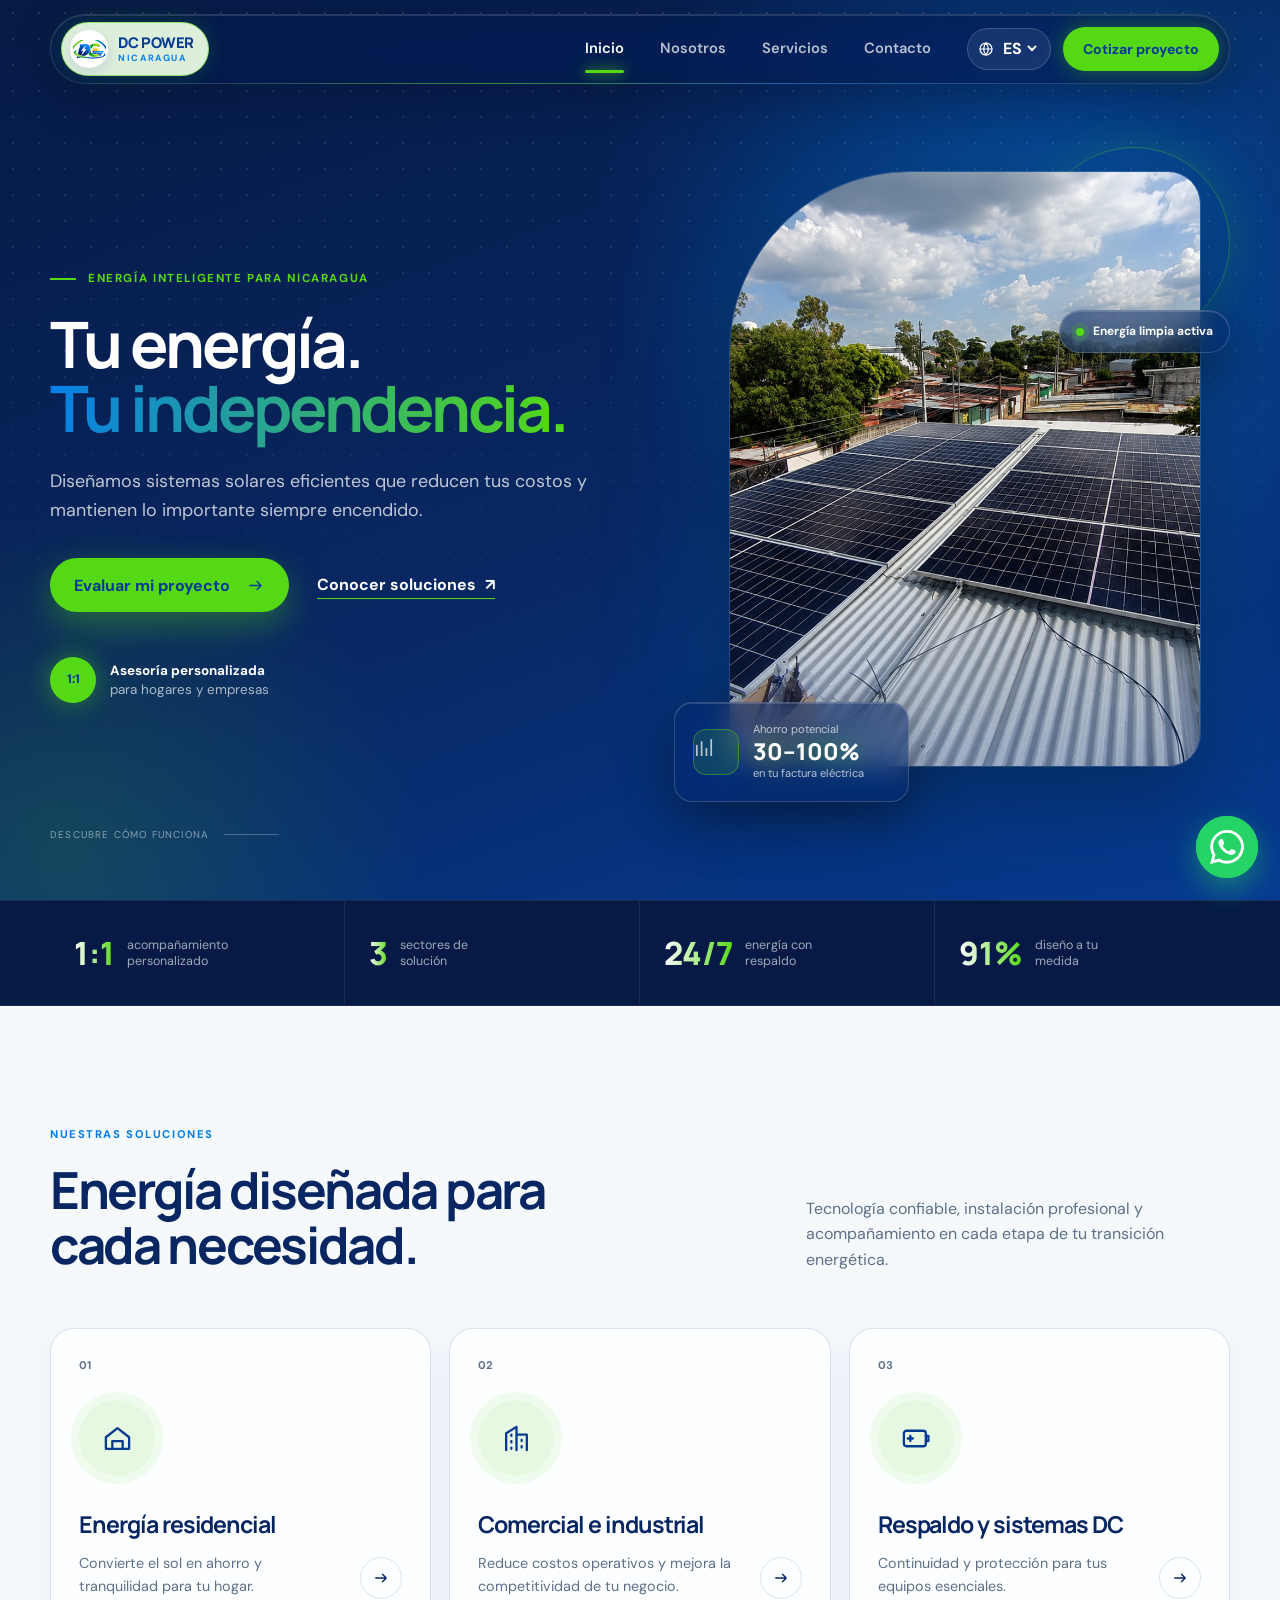
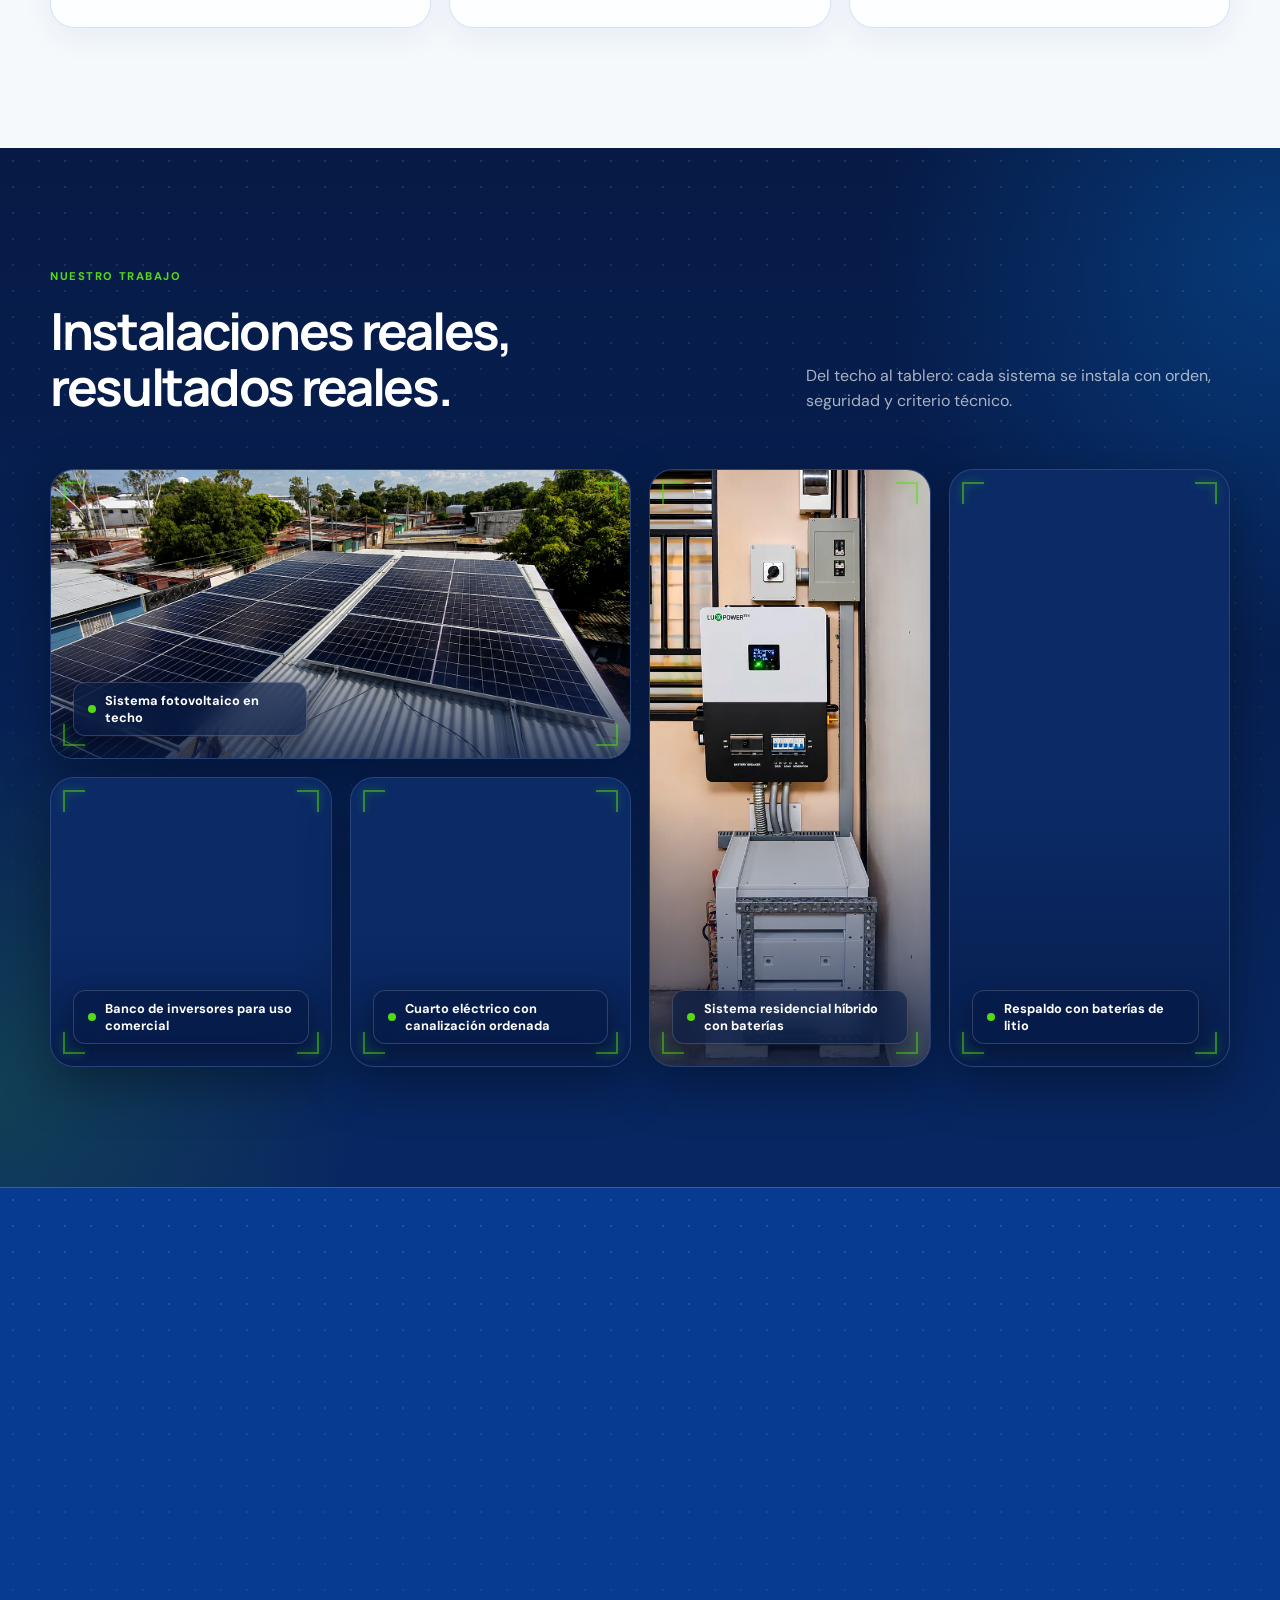
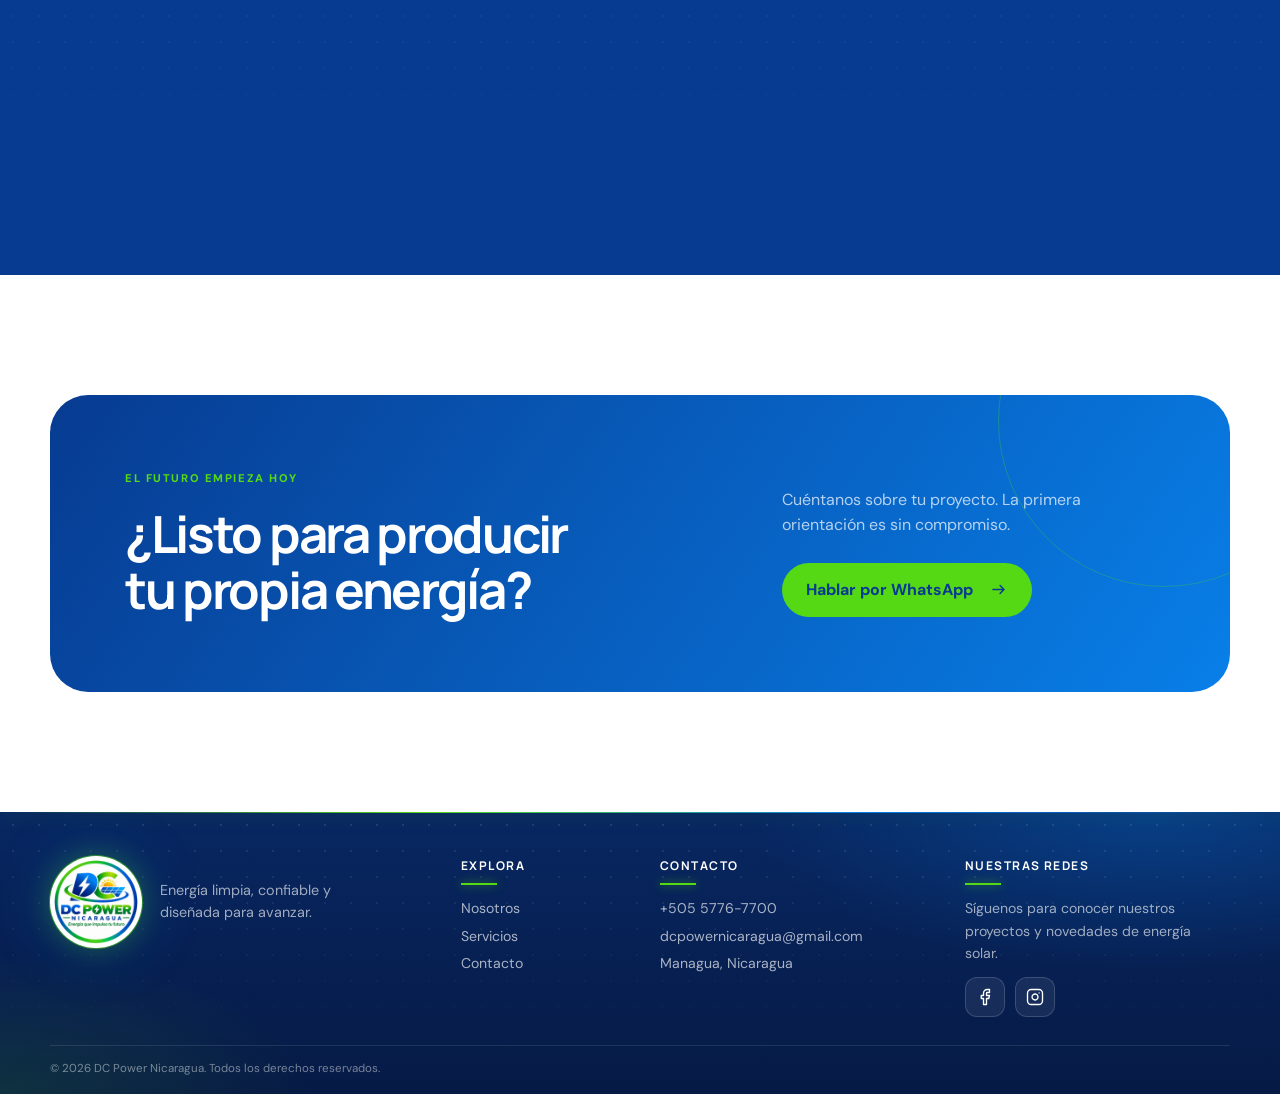
==== index.html @ 9153e9aa ""Nuestro trabajo": galería oscura estilo monitor Fondo azul profundo con cuadrícula, marcos de luz c" ====
<!doctype html>
<html lang="es">
  <head>
    <meta charset="UTF-8" />
    <meta name="viewport" content="width=device-width, initial-scale=1.0" />
    <meta name="description" content="Soluciones solares residenciales, comerciales y de respaldo en Nicaragua." />
    <title>DC Power Nicaragua | Energía solar inteligente</title>
    <link rel="icon" href="assets/dc_power_favicon.png" />
    <link rel="preconnect" href="https://fonts.googleapis.com" />
    <link rel="preconnect" href="https://fonts.gstatic.com" crossorigin />
    <link href="https://fonts.googleapis.com/css2?family=DM+Sans:wght@400;500;600;700&family=Manrope:wght@500;600;700;800&display=swap" rel="stylesheet" />
    <link rel="stylesheet" href="styles.css?v=20261117j" />
    <script type="module" src="main.js?v=20261117j"></script>
  </head>
  <body>
    <header class="site-header">
      <div class="container header-inner">
        <a class="brand" href="index.html" aria-label="DC Power Nicaragua, inicio">
          <span class="brand-mark"><img src="assets/dc_power_favicon.png" alt="" /></span>
          <span class="brand-name">DC Power <small>Nicaragua</small></span>
        </a>
        <nav class="desktop-nav" aria-label="Navegación principal">
          <a class="active" href="index.html" data-i18n="nav_inicio">Inicio</a>
          <a href="nosotros.html" data-i18n="nav_nosotros">Nosotros</a>
          <a href="servicios.html" data-i18n="nav_servicios">Servicios</a>
          <a href="contacto.html" data-i18n="nav_contacto">Contacto</a>
        </nav>
        <div class="header-actions">
          <label class="language-control">
            <span class="sr-only">Idioma</span>
            <svg aria-hidden="true" viewBox="0 0 24 24"><circle cx="12" cy="12" r="9"/><path d="M3 12h18M12 3c2.3 2.5 3.5 5.5 3.5 9S14.3 18.5 12 21c-2.3-2.5-3.5-5.5-3.5-9S9.7 5.5 12 3Z"/></svg>
            <select id="lang-switch" aria-label="Seleccionar idioma">
              <option value="es">ES</option>
              <option value="en">EN</option>
            </select>
          </label>
          <a class="header-cta" href="contacto.html" data-i18n="nav_quote">Cotizar proyecto</a>
          <button class="menu-toggle" type="button" aria-expanded="false" aria-controls="mobile-nav" aria-label="Abrir menú">
            <span></span><span></span>
          </button>
        </div>
      </div>
      <nav class="mobile-nav" id="mobile-nav" aria-label="Navegación móvil">
        <a class="active" href="index.html" data-i18n="nav_inicio">Inicio</a>
        <a href="nosotros.html" data-i18n="nav_nosotros">Nosotros</a>
        <a href="servicios.html" data-i18n="nav_servicios">Servicios</a>
        <a href="contacto.html" data-i18n="nav_contacto">Contacto</a>
        <a class="button button-primary" href="contacto.html" data-i18n="nav_quote">Cotizar proyecto</a>
      </nav>
    </header>

    <main>
      <section class="hero">
        <div class="container hero-grid">
          <div class="hero-copy reveal">
            <div class="eyebrow"><span></span><span data-i18n="hero_eyebrow">Energía inteligente para Nicaragua</span></div>
            <h1 data-i18n-html="hero_title">Tu energía.<br /><em>Tu independencia.</em></h1>
            <p data-i18n="hero_subtitle">Diseñamos sistemas solares eficientes que reducen tus costos y mantienen lo importante siempre encendido.</p>
            <div class="hero-actions">
              <a class="button button-light" href="contacto.html">
                <span data-i18n="hero_btn">Evaluar mi proyecto</span>
                <svg aria-hidden="true" viewBox="0 0 24 24"><path d="m5 12h14m-5-5 5 5-5 5"/></svg>
              </a>
              <a class="text-link" href="servicios.html"><span data-i18n="hero_secondary">Conocer soluciones</span><span>↗</span></a>
            </div>
            <div class="trust-row">
              <div class="avatars single" aria-hidden="true"><span>1:1</span></div>
              <p><strong data-i18n="trust_title">Asesoría personalizada</strong><br /><span data-i18n="trust_text">para hogares y empresas</span></p>
            </div>
          </div>
          <div class="hero-visual reveal">
            <div class="hero-photo" role="img" aria-label="Paneles solares instalados en un techo con paisaje verde"></div>
            <div class="floating-card savings-card">
              <span class="metric-icon"><svg aria-hidden="true" viewBox="0 0 24 24"><path d="M4 19V9m5 10V5m5 14v-7m5 7V3"/></svg></span>
              <div><small data-i18n="saving_label">Ahorro potencial</small><strong>30–100%</strong><span data-i18n="saving_detail">en tu factura eléctrica</span></div>
            </div>
            <div class="floating-card clean-card">
              <span class="status-dot"></span>
              <span data-i18n="clean_energy">Energía limpia activa</span>
            </div>
          </div>
        </div>
        <div class="hero-foot container">
          <span data-i18n="scroll_label">Descubre cómo funciona</span><span class="scroll-line"></span>
        </div>
      </section>

      <section class="stats-band" aria-label="Beneficios principales">
        <div class="container stats-grid">
          <div><strong>1:1</strong><span data-i18n="stat_projects">Acompañamiento personalizado</span></div>
          <div><strong data-count="3">3</strong><span data-i18n="stat_sectors">Sectores de solución</span></div>
          <div><strong>24/7</strong><span data-i18n="stat_energy">Energía con respaldo</span></div>
          <div><strong data-count="100" data-suffix="%">100%</strong><span data-i18n="stat_custom">Diseño a tu medida</span></div>
        </div>
      </section>

      <section class="section solutions">
        <div class="container">
          <div class="section-heading reveal">
            <div><span class="section-kicker" data-i18n="solutions_kicker">Nuestras soluciones</span><h2 data-i18n-html="solutions_title">Energía diseñada para<br />cada necesidad.</h2></div>
            <p data-i18n="solutions_intro">Tecnología confiable, instalación profesional y acompañamiento en cada etapa de tu transición energética.</p>
          </div>
          <div class="solution-grid">
            <article class="solution-card reveal">
              <div class="card-number">01</div>
              <span class="solution-icon"><svg aria-hidden="true" viewBox="0 0 24 24"><path d="m3 11 9-7 9 7v9H3v-9Z"/><path d="M8 20v-6h8v6"/></svg></span>
              <div><h3 data-i18n="service_1_title">Energía residencial</h3><p data-i18n="service_1_desc">Convierte el sol en ahorro y tranquilidad para tu hogar.</p></div>
              <a href="servicios.html" aria-label="Ver solución residencial"><svg aria-hidden="true" viewBox="0 0 24 24"><path d="m5 12h14m-5-5 5 5-5 5"/></svg></a>
            </article>
            <article class="solution-card reveal">
              <div class="card-number">02</div>
              <span class="solution-icon"><svg aria-hidden="true" viewBox="0 0 24 24"><path d="M4 21V8l8-5v18M12 9h8v12M8 9v1m0 4v1m0 4v1m8-7v1m0 4v1"/></svg></span>
              <div><h3 data-i18n="service_2_title">Comercial e industrial</h3><p data-i18n="service_2_desc">Reduce costos operativos y mejora la competitividad de tu negocio.</p></div>
              <a href="servicios.html" aria-label="Ver solución comercial"><svg aria-hidden="true" viewBox="0 0 24 24"><path d="m5 12h14m-5-5 5 5-5 5"/></svg></a>
            </article>
            <article class="solution-card reveal">
              <div class="card-number">03</div>
              <span class="solution-icon"><svg aria-hidden="true" viewBox="0 0 24 24"><rect x="3" y="6" width="17" height="12" rx="2"/><path d="M20 10h2v4h-2M8 10v4m-2-2h4"/></svg></span>
              <div><h3 data-i18n="service_3_title">Respaldo y sistemas DC</h3><p data-i18n="service_3_desc">Continuidad y protección para tus equipos esenciales.</p></div>
              <a href="servicios.html" aria-label="Ver sistemas de respaldo"><svg aria-hidden="true" viewBox="0 0 24 24"><path d="m5 12h14m-5-5 5 5-5 5"/></svg></a>
            </article>
          </div>
        </div>
      </section>
      
            <section class="section work">
        <div class="container">
          <div class="section-heading reveal">
            <div><span class="section-kicker" data-i18n="work_kicker">Nuestro trabajo</span><h2 data-i18n="work_title">Instalaciones reales, resultados reales.</h2></div>
            <p data-i18n="work_intro">Del techo al tablero: cada sistema se instala con orden, seguridad y criterio técnico.</p>
          </div>
          <div class="gallery-grid">
            <figure class="gallery-item g-roof reveal">
              <img src="assets/instalacion-techo.png" alt="Paneles solares instalados sobre un techo metálico" loading="lazy" decoding="async" />
              <figcaption data-i18n="work_cap_1">Sistema fotovoltaico en techo</figcaption>
            </figure>
            <figure class="gallery-item g-res reveal">
              <img src="assets/img/residencial-inversor-baterias-800.webp" srcset="assets/img/residencial-inversor-baterias-800.webp 800w, assets/img/residencial-inversor-baterias-1400.webp 1400w" sizes="(max-width: 600px) 92vw, (max-width: 960px) 46vw, 420px" width="800" height="1000" loading="lazy" decoding="async" alt="Inversor híbrido residencial instalado en pared con banco de baterías debajo" data-i18n-alt="alt_residencial" />
              <figcaption data-i18n="gallery_1">Sistema residencial híbrido con baterías</figcaption>
            </figure>
            <figure class="gallery-item g-resp item-low reveal">
              <img src="assets/img/respaldo-baterias-litio-800.webp" srcset="assets/img/respaldo-baterias-litio-800.webp 800w, assets/img/respaldo-baterias-litio-1400.webp 1400w" sizes="(max-width: 600px) 92vw, (max-width: 960px) 46vw, 360px" width="800" height="977" loading="lazy" decoding="async" alt="Rack con tres baterías de litio conectadas a un inversor" data-i18n-alt="alt_respaldo" />
              <figcaption data-i18n="gallery_3">Respaldo con baterías de litio</figcaption>
            </figure>
            <figure class="gallery-item g-com reveal">
              <img src="assets/img/comercial-inversores-800.webp" srcset="assets/img/comercial-inversores-800.webp 800w, assets/img/comercial-inversores-1400.webp 1400w" sizes="(max-width: 600px) 92vw, (max-width: 960px) 46vw, 740px" width="800" height="600" loading="lazy" decoding="async" alt="Tres inversores comerciales montados en pared con canalización metálica" data-i18n-alt="alt_comercial" />
              <figcaption data-i18n="gallery_2">Banco de inversores para uso comercial</figcaption>
            </figure>
            <figure class="gallery-item g-cua reveal">
              <img src="assets/img/comercial-cuarto-electrico-800.webp" srcset="assets/img/comercial-cuarto-electrico-800.webp 800w, assets/img/comercial-cuarto-electrico-1400.webp 1400w" sizes="(max-width: 600px) 92vw, (max-width: 960px) 46vw, 360px" width="800" height="600" loading="lazy" decoding="async" alt="Cuarto eléctrico con tablero, interruptor general e inversores instalados en pared" data-i18n-alt="alt_cuarto" />
              <figcaption data-i18n="gallery_4">Cuarto eléctrico con canalización ordenada</figcaption>
            </figure>
          </div>
        </div>
      </section>

      <section class="section process">
        <div class="container process-grid">
          <div class="process-copy reveal">
            <span class="section-kicker" data-i18n="process_kicker">Simple y transparente</span>
            <h2 data-i18n="process_title">Del primer mensaje a tu propia energía.</h2>
            <p data-i18n="process_intro">Te acompañamos con claridad para que tomes una decisión segura, rentable y sin complicaciones.</p>
            <a class="text-link dark" href="nosotros.html"><span data-i18n="about_link">Conoce nuestro enfoque</span><span>↗</span></a>
          </div>
          <ol class="steps">
            <li class="reveal"><span>01</span><div><h3 data-i18n="step_1_title">Conversamos</h3><p data-i18n="step_1_text">Conocemos tu consumo, prioridades y objetivos.</p></div></li>
            <li class="reveal"><span>02</span><div><h3 data-i18n="step_2_title">Diseñamos</h3><p data-i18n="step_2_text">Creamos una solución eficiente y dimensionada para ti.</p></div></li>
            <li class="reveal"><span>03</span><div><h3 data-i18n="step_3_title">Energizamos</h3><p data-i18n="step_3_text">Instalamos, verificamos y te acompañamos.</p></div></li>
          </ol>
        </div>
      </section>

      <section class="section cta-section">
        <div class="container">
          <div class="cta-panel reveal">
            <div><span class="section-kicker light" data-i18n="cta_kicker">El futuro empieza hoy</span><h2 data-i18n-html="cta_title_html">¿Listo para producir<br />tu propia energía?</h2></div>
            <div><p data-i18n="cta_text">Cuéntanos sobre tu proyecto. La primera orientación es sin compromiso.</p><a class="button button-light" href="https://wa.me/50557767700?text=Hola,%20me%20gustaría%20evaluar%20un%20proyecto%20de%20energía%20solar." target="_blank" rel="noopener"><span data-i18n="cta_button">Hablar por WhatsApp</span><svg aria-hidden="true" viewBox="0 0 24 24"><path d="m5 12h14m-5-5 5 5-5 5"/></svg></a></div>
          </div>
        </div>
      </section>
    </main>
<footer class="site-footer">
  <div class="container footer-main">
    <div class="footer-brand">
      <img src="assets/dc_power_nicaragua_logo.svg" alt="DC Power Nicaragua" />
      <p data-i18n="footer_tagline">Energía limpia, confiable y diseñada para avanzar.</p>
    </div>
    <div>
      <h3 data-i18n="footer_explore">Explora</h3>
      <a href="nosotros.html" data-i18n="nav_nosotros">Nosotros</a>
      <a href="servicios.html" data-i18n="nav_servicios">Servicios</a>
      <a href="contacto.html" data-i18n="nav_contacto">Contacto</a>
    </div>
    <div>
      <h3 data-i18n="footer_contact">Contacto</h3>
      <a href="tel:+50557767700">+505 5776-7700</a>
      <a href="mailto:dcpowernicaragua@gmail.com">dcpowernicaragua@gmail.com</a>
      <span>Managua, Nicaragua</span>
    </div>

        <div class="footer-social">
      <h3 data-i18n="social_title">Nuestra comunidad solar</h3>
      <p data-i18n="social_text">Mira instalaciones reales y consejos para ahorrar energía.</p>
      <div class="social-links">
        <a href="https://www.facebook.com/profile.php?id=61595999024514" target="_blank" rel="noopener" aria-label="Facebook">
          <svg aria-hidden="true" viewBox="0 0 24 24"><path d="M18 2h-3a5 5 0 0 0-5 5v3H7v4h3v8h4v-8h3l1-4h-4V7a1 1 0 0 1 1-1h3z"/></svg>
        </a>
        <a href="https://www.instagram.com/dcpowernicaragua" target="_blank" rel="noopener" aria-label="Instagram">
          <svg aria-hidden="true" viewBox="0 0 24 24"><rect x="2" y="2" width="20" height="20" rx="5"/><path d="M16 11.37A4 4 0 1 1 12.63 8 4 4 0 0 1 16 11.37Z"/><path d="M17.5 6.5h.01"/></svg>
        </a>
      </div>
    </div>
  </div>
  <div class="container footer-bottom">
    <span data-i18n="footer_copy">© 2026 DC Power Nicaragua. Todos los derechos reservados.</span>
  </div>
</footer>

    <a class="whatsapp-float" href="https://wa.me/50557767700?text=Hola,%20me%20gustaría%20obtener%20más%20información%20sobre%20sus%20servicios%20de%20energía%20solar." target="_blank" rel="noopener" aria-label="Escribir por WhatsApp">
      <svg aria-hidden="true" viewBox="0 0 24 24"><path d="M17.472 14.382c-.297-.149-1.758-.867-2.03-.967-.273-.099-.471-.148-.67.15-.197.297-.767.966-.94 1.164-.173.199-.347.223-.644.075-.297-.15-1.255-.463-2.39-1.475-.883-.788-1.48-1.761-1.653-2.059-.173-.297-.018-.458.13-.606.134-.133.298-.347.446-.52.149-.174.198-.298.298-.497.099-.198.05-.371-.025-.52-.075-.149-.669-1.612-.916-2.207-.242-.579-.487-.5-.669-.51-.173-.008-.371-.01-.57-.01-.198 0-.52.074-.792.372-.272.297-1.04 1.016-1.04 2.479 0 1.462 1.065 2.875 1.213 3.074.149.198 2.096 3.2 5.077 4.487.709.306 1.262.489 1.694.625.712.227 1.36.195 1.871.118.571-.085 1.758-.719 2.006-1.413.248-.694.248-1.289.173-1.413-.074-.124-.272-.198-.57-.347m-5.421 7.403h-.004a9.87 9.87 0 01-5.031-1.378l-.361-.214-3.741.982.998-3.648-.235-.374a9.86 9.86 0 01-1.51-5.26c.001-5.45 4.436-9.884 9.888-9.884 2.64 0 5.122 1.03 6.988 2.898a9.825 9.825 0 012.893 6.994c-.003 5.45-4.437 9.884-9.885 9.884m8.413-18.297A11.815 11.815 0 0012.05 0C5.495 0 .16 5.335.157 11.892c0 2.096.547 4.142 1.588 5.945L.057 24l6.305-1.654a11.882 11.882 0 005.683 1.448h.005c6.554 0 11.89-5.335 11.893-11.893a11.821 11.821 0 00-3.48-8.413z"/></svg>
    </a>

  </body>
</html>
---- styles.css ----
:root {
  --ink: #082762;
  --forest: #073b91;
  --forest-2: #087fe8;
  --mint: #e7f8e2;
  --lime: #55d915;
  --cream: #f5f9fc;
  --white: #ffffff;
  --muted: #5e7087;
  --line: rgba(7, 59, 145, 0.14);
  --shadow: 0 24px 70px rgba(7, 59, 145, 0.14);
  --radius-sm: 14px;
  --radius-md: 24px;
  --radius-lg: 38px;
  --container: min(1180px, calc(100% - 48px));
}

* { box-sizing: border-box; margin: 0; padding: 0; }
html { scroll-behavior: smooth; max-width: 100%; overflow-x: hidden; overflow-x: clip; }
body { max-width: 100%; background: var(--cream); color: var(--ink); font-family: "DM Sans", sans-serif; line-height: 1.6; overflow-x: hidden; overflow-x: clip; }
body.menu-open { overflow: hidden; }
img { display: block; max-width: 100%; }
a { color: inherit; text-decoration: none; }
button, select { font: inherit; }
svg { fill: none; stroke: currentColor; stroke-linecap: round; stroke-linejoin: round; stroke-width: 1.8; }
.container { width: var(--container); margin-inline: auto; }
.sr-only { position: absolute; width: 1px; height: 1px; margin: -1px; overflow: hidden; clip: rect(0,0,0,0); }

.site-header { position: sticky; top: 0; z-index: 50; background: rgba(245, 249, 252, .9); backdrop-filter: blur(18px); border-bottom: 1px solid transparent; transition: .3s; }
.site-header.scrolled { border-color: var(--line); }
.header-inner { height: 84px; display: flex; align-items: center; justify-content: space-between; }
.brand { display: inline-flex; align-items: center; gap: 10px; padding: 7px 14px 7px 8px; border: 1px solid rgba(85,217,21,.22); border-radius: 999px; background: rgba(231,248,226,.82); transition: .25s; }
.brand:hover { background: var(--mint); border-color: rgba(85,217,21,.42); transform: translateY(-1px); }
.brand-mark { width: 38px; height: 38px; display: grid; place-content: center; overflow: hidden; border-radius: 50%; background: var(--white); box-shadow: 0 5px 14px rgba(7,59,145,.12); }
.brand-mark img { width: 35px; height: 35px; object-fit: cover; }
.brand-name { color: var(--forest); font: 800 .92rem/1 "Manrope", sans-serif; letter-spacing: -.025em; text-transform: uppercase; white-space: nowrap; }
.brand-name small { display: block; margin-top: 4px; color: var(--forest-2); font: 700 .57rem/1 "DM Sans", sans-serif; letter-spacing: .18em; }
.desktop-nav { display: flex; align-items: center; gap: 36px; margin-left: auto; margin-right: 36px; }
.desktop-nav a { color: var(--muted); font-size: .92rem; font-weight: 600; position: relative; }
.desktop-nav a::after { content: ""; position: absolute; left: 0; right: 100%; bottom: -9px; height: 2px; background: var(--forest); transition: .25s; }
.desktop-nav a:hover, .desktop-nav a.active { color: var(--forest); }
.desktop-nav a:hover::after, .desktop-nav a.active::after { right: 0; }
.header-actions { display: flex; align-items: center; gap: 12px; }
.language-control { height: 42px; display: flex; align-items: center; gap: 5px; padding: 0 10px; border: 1px solid var(--line); border-radius: 999px; background: var(--white); }
.language-control svg { width: 16px; }
.language-control select { border: 0; color: var(--ink); background: transparent; font-weight: 700; outline: 0; cursor: pointer; }
.header-cta { background: var(--forest); color: var(--white); padding: 11px 20px; border-radius: 999px; font-size: .88rem; font-weight: 700; transition: .25s; }
.header-cta:hover { background: var(--forest-2); transform: translateY(-2px); }
.menu-toggle { width: 44px; height: 44px; border: 0; border-radius: 50%; background: var(--forest); display: none; place-content: center; gap: 6px; cursor: pointer; }
.menu-toggle span { width: 18px; height: 1.5px; background: var(--white); transition: .25s; }
.menu-toggle[aria-expanded="true"] span:first-child { transform: translateY(4px) rotate(45deg); }
.menu-toggle[aria-expanded="true"] span:last-child { transform: translateY(-3px) rotate(-45deg); }
.mobile-nav { display: none; }

.hero { min-height: calc(100vh - 84px); padding: 48px 0 24px; display: flex; flex-direction: column; justify-content: center; }
.hero-grid { display: grid; grid-template-columns: 1fr 1.03fr; gap: clamp(45px, 7vw, 100px); align-items: center; }
.eyebrow { display: flex; align-items: center; gap: 12px; color: var(--forest-2); text-transform: uppercase; letter-spacing: .14em; font-weight: 700; font-size: .72rem; margin-bottom: 24px; }
.eyebrow > span:first-child { width: 26px; height: 2px; background: var(--lime); }
h1, h2, h3 { font-family: "Manrope", sans-serif; letter-spacing: -.045em; }
.hero h1 { font-size: clamp(3.2rem, 6vw, 5.9rem); line-height: .99; font-weight: 700; }
.hero h1 em { color: var(--forest-2); font-style: normal; }
.hero-copy > p { max-width: 590px; color: var(--muted); font-size: clamp(1.02rem, 1.4vw, 1.18rem); margin: 28px 0 34px; }
.hero-actions { display: flex; align-items: center; gap: 28px; flex-wrap: wrap; }
.button { display: inline-flex; align-items: center; justify-content: center; gap: 16px; min-height: 54px; padding: 0 24px; border-radius: 999px; font-weight: 700; transition: .25s; }
.button svg { width: 19px; transition: transform .25s; }
.button:hover svg { transform: translateX(4px); }
.button-primary { background: var(--forest); color: var(--white); box-shadow: 0 10px 26px rgba(7,59,145,.2); }
.button-primary:hover { background: var(--forest-2); transform: translateY(-2px); }
.text-link { display: inline-flex; align-items: center; gap: 9px; color: var(--forest); font-weight: 700; border-bottom: 1px solid var(--forest); }
.text-link.dark { color: var(--lime); border-color: var(--lime); }
.trust-row { display: flex; align-items: center; gap: 14px; margin-top: 45px; }
.avatars { display: flex; }
.avatars span { width: 39px; height: 39px; display: grid; place-content: center; border-radius: 50%; border: 3px solid var(--cream); background: var(--mint); color: var(--forest); font-size: .7rem; font-weight: 800; }
.avatars span + span { margin-left: -10px; background: var(--lime); }
.avatars.single span { width: 46px; height: 46px; border-color: rgba(85,217,21,.22); background: var(--lime); font-size: .78rem; box-shadow: 0 8px 20px rgba(7,59,145,.12); }
.trust-row p { color: var(--muted); font-size: .84rem; line-height: 1.45; }
.trust-row strong { color: var(--ink); }
.hero-visual { position: relative; padding: 0 30px 36px 0; }
.hero-photo { height: min(615px, 66vh); min-height: 460px; border-radius: 180px 32px 32px 32px; background: linear-gradient(180deg, transparent 60%, rgba(7,59,145,.32)), url("assets/instalacion-techo.png") center 60%/cover; box-shadow: var(--shadow); }
.hero-visual::before { content: ""; position: absolute; width: 190px; height: 190px; border: 1px solid rgba(8,127,232,.24); border-radius: 50%; top: -25px; right: 0; z-index: -1; }
.floating-card { position: absolute; background: rgba(255,255,255,.93); backdrop-filter: blur(15px); box-shadow: 0 20px 55px rgba(7,59,145,.18); border: 1px solid rgba(255,255,255,.8); }
.savings-card { left: -56px; bottom: 0; border-radius: 18px; padding: 18px; display: flex; align-items: center; gap: 14px; min-width: 235px; }
.metric-icon { width: 46px; height: 46px; display: grid; place-content: center; border-radius: 13px; background: var(--mint); color: var(--forest-2); }
.metric-icon svg { width: 23px; }
.savings-card small, .savings-card span { display: block; color: var(--muted); font-size: .7rem; }
.savings-card strong { display: block; color: var(--forest); font: 800 1.45rem "Manrope", sans-serif; line-height: 1.1; }
.clean-card { right: 0; top: 22%; border-radius: 999px; padding: 11px 16px; color: var(--forest); font-size: .75rem; font-weight: 700; display: flex; align-items: center; gap: 9px; }
.status-dot { width: 8px; height: 8px; border-radius: 50%; background: var(--lime); box-shadow: 0 0 0 5px rgba(85,217,21,.16); }
.hero-foot { display: flex; align-items: center; gap: 15px; margin-top: 25px; color: var(--muted); text-transform: uppercase; font-size: .62rem; letter-spacing: .12em; }
.scroll-line { height: 1px; width: 55px; background: var(--line); }

.stats-band { background: var(--white); border-block: 1px solid var(--line); }
.stats-grid { display: grid; grid-template-columns: repeat(4, 1fr); }
.stats-grid > div { padding: 30px 24px; display: flex; align-items: center; gap: 12px; border-right: 1px solid var(--line); }
.stats-grid > div:last-child { border: 0; }
.stats-grid strong { color: var(--forest); font: 800 1.7rem "Manrope", sans-serif; }
.stats-grid span { color: var(--muted); font-size: .78rem; line-height: 1.3; max-width: 100px; }
.section { padding: 120px 0; }
.section-heading { display: grid; grid-template-columns: 1.25fr .75fr; gap: 50px; align-items: end; margin-bottom: 55px; }
.section-kicker { color: var(--forest-2); text-transform: uppercase; letter-spacing: .14em; font-size: .7rem; font-weight: 800; display: block; margin-bottom: 18px; }
.section-kicker.light { color: var(--lime); }
.section h2 { font-size: clamp(2.35rem, 4vw, 4rem); line-height: 1.08; }
.section-heading p, .process-copy > p { color: var(--muted); max-width: 450px; }
.solution-grid { display: grid; grid-template-columns: repeat(3, 1fr); gap: 18px; }
.solution-card { min-height: 380px; background: var(--white); border: 1px solid var(--line); border-radius: var(--radius-md); padding: 28px; display: flex; flex-direction: column; position: relative; overflow: hidden; transition: .35s; }
.solution-card:hover { transform: translateY(-8px); box-shadow: var(--shadow); }
.solution-card.featured, .solution-card:hover { background: linear-gradient(145deg, var(--forest), var(--forest-2)); color: var(--white); border-color: transparent; }
.card-number { color: var(--muted); font-size: .7rem; font-weight: 700; }
.featured .card-number, .solution-card:hover .card-number { color: rgba(255,255,255,.55); }
.solution-icon { width: 72px; height: 72px; display: grid; place-content: center; margin: 36px 0 auto; border-radius: 50%; color: var(--forest); background: var(--mint); }
.featured .solution-icon, .solution-card:hover .solution-icon { background: var(--lime); }
.solution-icon svg { width: 31px; }
.solution-card h3 { font-size: 1.45rem; margin-bottom: 9px; }
.solution-card p { color: var(--muted); font-size: .9rem; max-width: 290px; }
.solution-card > div:not(.card-number) { padding-right: 64px; }
.featured p, .solution-card:hover p { color: rgba(255,255,255,.68); }
.solution-card > a { position: absolute; right: 28px; bottom: 28px; width: 42px; height: 42px; display: grid; place-content: center; border: 1px solid var(--line); border-radius: 50%; }
.featured > a, .solution-card:hover > a { border-color: rgba(255,255,255,.2); }
.solution-card > a svg { width: 18px; }
.solution-card > a:hover { background: var(--lime); color: var(--forest); border-color: var(--lime); }

.process { background: var(--forest); color: var(--white); }
.process-grid { display: grid; grid-template-columns: .82fr 1.18fr; gap: 10vw; }
.process-copy { position: sticky; top: 140px; align-self: start; }
.process-copy > p { color: rgba(255,255,255,.62); margin: 26px 0 34px; }
.steps { list-style: none; }
.steps li { padding: 36px 0; border-top: 1px solid rgba(255,255,255,.15); display: grid; grid-template-columns: 60px 1fr; gap: 20px; }
.steps li:last-child { border-bottom: 1px solid rgba(255,255,255,.15); }
.steps > li > span { color: var(--lime); font-size: .72rem; font-weight: 800; }
.steps h3 { font-size: 1.7rem; margin-bottom: 7px; }
.steps p { color: rgba(255,255,255,.58); }
.cta-section { background: var(--white); }
.cta-panel { padding: clamp(35px, 6vw, 75px); border-radius: var(--radius-lg); background: linear-gradient(125deg, var(--forest), var(--forest-2)); color: var(--white); display: grid; grid-template-columns: 1.1fr .7fr; gap: 70px; align-items: end; position: relative; overflow: hidden; }
.cta-panel::after { content: ""; width: 330px; height: 330px; border: 1px solid rgba(85,217,21,.28); border-radius: 50%; position: absolute; right: -100px; top: -140px; }
.cta-panel p { color: rgba(255,255,255,.7); margin-bottom: 25px; position: relative; z-index: 1; }
.button-light { background: var(--lime); color: var(--forest); position: relative; z-index: 1; }
.button-light:hover { background: var(--white); transform: translateY(-2px); }

.site-footer { padding: 70px 0 20px; background: var(--cream); }
.footer-main { display: grid; grid-template-columns: 1.4fr .6fr 1fr 1fr; gap: 48px; padding-bottom: 55px; }
.footer-brand img { width: 160px; aspect-ratio: 1; margin-bottom: 20px; border-radius: 50%; object-fit: cover; mix-blend-mode: multiply; filter: saturate(1.05) contrast(1.03); }
.footer-brand p { color: var(--muted); max-width: 260px; }
.footer-main h3 { font-size: .75rem; text-transform: uppercase; letter-spacing: .12em; margin-bottom: 18px; }
.footer-main a, .footer-main span { display: block; color: var(--muted); font-size: .9rem; margin: 8px 0; }
.footer-main a:hover { color: var(--forest); }
.footer-bottom { border-top: 1px solid var(--line); padding-top: 20px; display: flex; justify-content: space-between; color: var(--muted); font-size: .72rem; }

.page-hero { padding: 100px 0 80px; }
.page-hero .section-kicker { margin-bottom: 20px; }
.page-hero h1 { max-width: 850px; font-size: clamp(3rem, 6vw, 5.8rem); line-height: 1; }
.page-hero p { max-width: 620px; color: var(--muted); font-size: 1.1rem; margin-top: 28px; }
.page-hero-grid { display: grid; grid-template-columns: 1fr .65fr; gap: 60px; align-items: end; }
.page-badge { background: var(--mint); border-radius: 50%; width: 190px; aspect-ratio: 1; display: grid; place-content: center; text-align: center; color: var(--forest); margin-left: auto; transform: rotate(5deg); }
.page-badge strong { font: 800 2.5rem "Manrope", sans-serif; display: block; }
.page-badge span { font-size: .75rem; text-transform: uppercase; letter-spacing: .1em; max-width: 110px; }
.inner-section { padding: 100px 0; background: var(--white); }
.about-grid { display: grid; grid-template-columns: .8fr 1.2fr; gap: 9vw; align-items: start; }
.about-grid h2, .contact-grid h2 { font-size: clamp(2.2rem, 4vw, 3.8rem); line-height: 1.1; }
.rich-copy p { color: var(--muted); font-size: 1.08rem; margin-bottom: 24px; }
.value-list { margin-top: 40px; display: grid; grid-template-columns: 1fr 1fr; gap: 18px; }
.value-item { padding: 22px; background: var(--cream); border-radius: var(--radius-sm); }
.value-item strong { display: block; font-family: "Manrope", sans-serif; margin-bottom: 5px; }
.value-item span { color: var(--muted); font-size: .84rem; }
.services-page-grid { display: grid; gap: 20px; }
.service-row { padding: 16px 38px 16px 16px; border: 1px solid var(--line); border-radius: var(--radius-md); display: grid; grid-template-columns: minmax(200px, 280px) 50px .7fr 1fr; align-items: center; gap: 32px; transition: .3s; }
.service-media { overflow: hidden; aspect-ratio: 4 / 3; border-radius: calc(var(--radius-md) - 8px); background: var(--mint); }
.service-media img { width: 100%; height: 100%; object-fit: cover; transition: transform .6s ease; }
.service-media.media-low img { object-position: center 70%; }
.service-row:hover .service-media img { transform: scale(1.05); }
.service-row:hover { background: var(--forest); color: var(--white); transform: translateX(7px); }
.service-row > span { color: var(--forest-2); font-weight: 800; }
.service-row:hover > span { color: var(--lime); }
.service-row h2 { font-size: 1.7rem; }
.service-row p { color: var(--muted); }
.service-row:hover p { color: rgba(255,255,255,.65); }
.contact-grid { display: grid; grid-template-columns: .85fr 1.15fr; gap: 9vw; }
.contact-list { margin-top: 40px; }
.contact-list a, .contact-list > div { padding: 20px 0; border-top: 1px solid var(--line); display: grid; grid-template-columns: 30px 1fr; gap: 14px; align-items: start; }
.contact-list svg { width: 20px; color: var(--forest-2); }
.contact-list small { display: block; color: var(--muted); }
.contact-card { background: var(--forest); color: var(--white); border-radius: var(--radius-lg); padding: clamp(35px, 5vw, 65px); }
.contact-card h2 { margin-bottom: 20px; }
.contact-card p { color: rgba(255,255,255,.65); margin-bottom: 30px; }

.reveal { opacity: 0; transform: translateY(24px); transition: opacity .7s ease, transform .7s ease; }
.reveal.visible { opacity: 1; transform: none; }
@media (prefers-reduced-motion: reduce) { *, *::before, *::after { scroll-behavior: auto !important; transition-duration: .01ms !important; } .reveal { opacity: 1; transform: none; } }

@media (max-width: 960px) {
  .desktop-nav, .header-cta { display: none; }
  .menu-toggle { display: grid; }
  .mobile-nav { position: absolute; inset: 100% 0 auto; width: 100%; height: calc(100vh - 84px); height: calc(100dvh - 84px); background: var(--cream); padding: 40px 24px; flex-direction: column; gap: 5px; display: flex; overflow-y: auto; overscroll-behavior: contain; opacity: 0; visibility: hidden; pointer-events: none; clip-path: inset(0 0 0 100%); transition: clip-path .3s ease, opacity .2s ease, visibility 0s linear .3s; }
  .mobile-nav.open { opacity: 1; visibility: visible; pointer-events: auto; clip-path: inset(0); transition-delay: 0s; }
  .mobile-nav > a:not(.button) { font: 700 2rem "Manrope", sans-serif; padding: 10px 0; }
  .mobile-nav .button { margin-top: 25px; color: var(--white); }
  .hero { padding-top: 60px; }
  .hero-grid, .section-heading, .process-grid, .cta-panel, .page-hero-grid, .about-grid, .contact-grid { grid-template-columns: 1fr; }
  .hero-copy { text-align: center; }
  .eyebrow, .hero-actions, .trust-row { justify-content: center; }
  .hero-copy > p { margin-inline: auto; }
  .hero-visual { max-width: 650px; width: 100%; margin: 35px auto 0; }
  .hero-photo { height: 570px; }
  .stats-grid { grid-template-columns: 1fr 1fr; }
  .stats-grid > div:nth-child(2) { border-right: 0; }
  .stats-grid > div:nth-child(-n+2) { border-bottom: 1px solid var(--line); }
  .solution-grid { grid-template-columns: 1fr; }
  .solution-card { min-height: 330px; }
  .section-heading { align-items: start; }
  .process-copy { position: static; }
  .page-badge { display: none; }
  .service-row { grid-template-columns: 45px 1fr; padding: 16px 24px 28px 16px; gap: 14px 20px; }
  .service-media { grid-column: 1 / -1; aspect-ratio: 16 / 9; margin-bottom: 10px; }
  .service-row > span { padding-left: 8px; }
  .about-figure { max-width: 640px; }
  .service-row p { grid-column: 2; }
}

@media (max-width: 600px) {
  :root { --container: min(100% - 32px, 1180px); --radius-lg: 26px; }
  .header-inner { height: 72px; }
  .brand { padding: 6px 10px 6px 6px; gap: 8px; }
  .brand-mark { width: 34px; height: 34px; }
  .brand-mark img { width: 31px; height: 31px; }
  .brand-name { font-size: .78rem; }
  .brand-name small { font-size: .5rem; }
  .mobile-nav { height: calc(100vh - 72px); height: calc(100dvh - 72px); }
  .language-control { height: 38px; }
  .hero { padding-top: 38px; }
  .hero h1 { font-size: clamp(2.7rem, 14vw, 4rem); }
  .hero-photo { height: 430px; min-height: 0; border-radius: 110px 24px 24px 24px; }
  .hero-visual { padding: 0 10px 50px 0; }
  .savings-card { left: 10px; }
  .clean-card { right: -5px; top: 25%; }
  .hero-foot { display: none; }
  .stats-grid > div { padding: 22px 12px; flex-direction: column; align-items: flex-start; }
  .section { padding: 80px 0; }
  .section-heading { margin-bottom: 35px; }
  .solution-card { min-height: 350px; }
  .cta-panel { gap: 35px; }
  .footer-main { grid-template-columns: 1fr; gap: 30px; }
  .footer-bottom { flex-direction: column; gap: 8px; }
  .page-hero { padding: 70px 0 55px; }
  .inner-section { padding: 75px 0; }
  .value-list { grid-template-columns: 1fr; }
  .service-row { padding: 12px 18px 24px 12px; gap: 12px 16px; grid-template-columns: 36px 1fr; }
  .service-media { aspect-ratio: 4 / 3; }
  .service-row h2 { font-size: 1.45rem; }
}

/* Botón flotante de WhatsApp */
.whatsapp-float {
  position: fixed;
  right: 22px;
  bottom: 22px;
  bottom: calc(22px + env(safe-area-inset-bottom, 0px));
  z-index: 60;
  width: 62px;
  height: 62px;
  display: grid;
  place-content: center;
  border-radius: 50%;
  background: #25d366;
  color: #fff;
  box-shadow: 0 10px 28px rgba(37, 211, 102, 0.45);
  transition: transform 0.25s, box-shadow 0.25s;
}
.whatsapp-float svg {
  width: 34px;
  height: 34px;
  fill: #fff;      /* anula el "fill: none" global de tus svg */
  stroke: none;
}
.whatsapp-float:hover {
  transform: translateY(-3px) scale(1.06);
  box-shadow: 0 14px 34px rgba(37, 211, 102, 0.55);
}
.whatsapp-float::before {
  content: "";
  position: absolute;
  inset: 0;
  border-radius: 50%;
  border: 2px solid #25d366;
  animation: wa-pulse 2.4s ease-out infinite;
}
@keyframes wa-pulse {
  from { transform: scale(1); opacity: 0.7; }
  to   { transform: scale(1.6); opacity: 0; }
}
@media (prefers-reduced-motion: reduce) {
  .whatsapp-float::before { animation: none; }
}
@media (max-width: 600px) {
  .whatsapp-float { right: 16px; width: 56px; height: 56px; }
  .whatsapp-float svg { width: 30px; height: 30px; }
}

/* ===== Sección "Nuestro trabajo" ===== */
.work-grid { display: grid; grid-template-columns: 1.45fr 1fr; gap: 18px; }
.work-card { position: relative; height: 540px; overflow: hidden; border-radius: var(--radius-md); background: var(--mint); box-shadow: var(--shadow); }
.work-card img { width: 100%; height: 100%; object-fit: cover; transition: transform .6s ease; }
.work-card-tall img { object-position: center 55%; }
.work-card:hover img { transform: scale(1.04); }
.work-card::after { content: ""; position: absolute; inset: 50% 0 0; background: linear-gradient(180deg, transparent, rgba(8,39,98,.75)); pointer-events: none; }
.work-card figcaption { position: absolute; left: 24px; right: 24px; bottom: 22px; z-index: 1; color: var(--white); font: 700 1.05rem "Manrope", sans-serif; letter-spacing: -.02em; }

@media (max-width: 960px) {
  .work-grid { grid-template-columns: 1fr; }
  .work-card { height: 420px; }
}

@media (max-width: 600px) {
  .work-card { height: 340px; }
}
/* Redes sociales del footer */
.footer-social p { color: var(--muted); font-size: .9rem; margin-bottom: 18px; max-width: 240px; }
.footer-main h3::after { content: ""; display: block; width: 36px; height: 2px; margin-top: 10px; background: var(--lime); }
.footer-main .social-links { display: flex; flex-wrap: wrap; gap: 10px; }
.footer-main .social-links a { width: 44px; height: 44px; margin: 0; display: grid; place-content: center; border: 1px solid var(--line); border-radius: 12px; background: var(--white); color: var(--forest); transition: .25s; }
.footer-main .social-links a:hover { background: var(--forest); color: var(--white); border-color: var(--forest); transform: translateY(-2px); }
.footer-main .social-links svg { width: 20px; height: 20px; }

@media (max-width: 960px) {
  .footer-main { grid-template-columns: 1fr 1fr; }
}
@media (max-width: 600px) {
  .footer-main { grid-template-columns: 1fr; }
}
/* ===== Fotos de instalaciones: mosaico, Nosotros ===== */
.gallery-grid { display: grid; grid-template-columns: repeat(4, 1fr); grid-template-rows: repeat(2, 290px); grid-template-areas: "roof roof res resp" "com cua res resp"; gap: 18px; }
.gallery-item { position: relative; overflow: hidden; border-radius: var(--radius-md); background: var(--mint); box-shadow: 0 14px 40px rgba(7,59,145,.08); }
.g-roof { grid-area: roof; } .g-res { grid-area: res; } .g-resp { grid-area: resp; } .g-com { grid-area: com; } .g-cua { grid-area: cua; }
.gallery-item img { width: 100%; height: 100%; object-fit: cover; transition: transform .7s ease; }
.g-roof img { object-position: center 70%; }
.gallery-item.item-low img { object-position: center 70%; }
.gallery-item:hover img { transform: scale(1.04); }
.gallery-item figcaption { position: absolute; left: 14px; bottom: 14px; max-width: calc(100% - 28px); padding: 9px 14px; border-radius: 12px; background: rgba(255,255,255,.93); backdrop-filter: blur(10px); color: var(--forest); font-size: .8rem; font-weight: 700; line-height: 1.35; box-shadow: 0 8px 22px rgba(7,59,145,.14); }
.about-figure { margin-top: 40px; overflow: hidden; border-radius: var(--radius-md); background: var(--cream); box-shadow: var(--shadow); }
.about-figure img { width: 100%; height: auto; aspect-ratio: 4 / 3; object-fit: cover; }
.about-figure figcaption { padding: 14px 18px; color: var(--muted); font-size: .85rem; line-height: 1.45; }

@media (max-width: 960px) {
  .gallery-grid { grid-template-columns: 1fr 1fr; grid-template-rows: 300px 340px 240px; grid-template-areas: "roof roof" "res resp" "com cua"; }
}
@media (max-width: 600px) {
  .gallery-grid { grid-template-columns: 1fr; grid-template-rows: none; grid-auto-rows: 280px; grid-template-areas: none; gap: 14px; }
  .g-roof, .g-res, .g-resp, .g-com, .g-cua { grid-area: auto; }
}

/* Ilustración "Cómo funciona" en Nosotros */
.about-illustration { display: block; width: 100%; height: auto; aspect-ratio: 4 / 3; fill: #000; stroke: none; stroke-width: 0; }
.about-illustration .diag-flow[stroke-dasharray] { animation: diag-flow 1.4s linear infinite; }
.about-illustration .diag-ray { animation: diag-flow 2.2s linear infinite; }
@keyframes diag-flow { to { stroke-dashoffset: -52; } }
@media (prefers-reduced-motion: reduce) { .about-illustration .diag-flow, .about-illustration .diag-ray { animation: none; } }

/* =========================================================
   Fase 1 · Estilo futurista (misma paleta de marca)
   ========================================================= */
:root { --night: #061a45; }

/* Secciones oscuras con brillo y cuadrícula de puntos */
.hero, .page-hero, .mv-section {
  position: relative; isolation: isolate; overflow: hidden; color: var(--white);
  background:
    radial-gradient(55% 65% at 85% 25%, rgba(8,127,232,.38), transparent 70%),
    radial-gradient(40% 55% at 5% 95%, rgba(85,217,21,.16), transparent 70%),
    linear-gradient(160deg, var(--night) 0%, var(--ink) 55%, var(--forest) 100%);
}
.process { position: relative; isolation: isolate; overflow: hidden; }
.hero::before, .page-hero::before, .mv-section::before, .process::before {
  content: ""; position: absolute; inset: 0; z-index: -1; pointer-events: none;
  background-image: radial-gradient(rgba(255,255,255,.13) 1px, transparent 1.5px);
  background-size: 26px 26px;
  -webkit-mask-image: linear-gradient(180deg, #000 0%, transparent 90%);
          mask-image: linear-gradient(180deg, #000 0%, transparent 90%);
}

/* Portada */
.hero h1 { color: var(--white); }
.hero h1 em { background: linear-gradient(90deg, var(--forest-2), var(--lime)); -webkit-background-clip: text; background-clip: text; color: transparent; }
.hero .eyebrow { color: var(--lime); }
.hero-copy > p { color: rgba(255,255,255,.74); }
.hero .text-link { color: var(--white); border-color: var(--lime); }
.hero .trust-row p { color: rgba(255,255,255,.66); }
.hero .trust-row strong { color: var(--white); }
.hero .avatars.single span { border-color: rgba(85,217,21,.4); box-shadow: 0 0 26px rgba(85,217,21,.45); }
.hero .button-light { box-shadow: 0 12px 34px rgba(85,217,21,.35); }
.hero .button-light:hover { box-shadow: 0 14px 40px rgba(255,255,255,.25); }
.hero-foot { color: rgba(255,255,255,.5); }
.hero .scroll-line { background: rgba(255,255,255,.25); }
.hero-photo { box-shadow: 0 0 0 1px rgba(255,255,255,.14), 0 30px 80px rgba(0,0,0,.35), 0 0 120px rgba(8,127,232,.35); }
.hero-visual::before { border-color: rgba(85,217,21,.4); box-shadow: 0 0 40px rgba(85,217,21,.15); }

/* Tarjetas flotantes de vidrio */
.floating-card { background: rgba(8,39,98,.55); border: 1px solid rgba(255,255,255,.18); -webkit-backdrop-filter: blur(16px) saturate(140%); backdrop-filter: blur(16px) saturate(140%); box-shadow: 0 20px 50px rgba(0,0,0,.35), inset 0 1px 0 rgba(255,255,255,.14); color: var(--white); }
.savings-card small, .savings-card span { color: rgba(255,255,255,.7); }
.savings-card strong { color: var(--white); text-shadow: 0 0 22px rgba(85,217,21,.5); }
.metric-icon { background: rgba(85,217,21,.14); color: var(--lime); box-shadow: inset 0 0 0 1px rgba(85,217,21,.4); }
.clean-card { color: var(--white); }

/* Franja de estadísticas tipo panel */
.stats-band { background: var(--night); border-block: 1px solid rgba(255,255,255,.08); }
.stats-grid > div { border-right-color: rgba(255,255,255,.08); }
.stats-grid strong { background: linear-gradient(90deg, var(--white), var(--lime)); -webkit-background-clip: text; background-clip: text; color: transparent; font-size: 2rem; }
.stats-grid span { color: rgba(255,255,255,.62); }

/* Tarjetas de soluciones: vidrio + borde de luz */
.solution-card { min-height: 300px; background: rgba(255,255,255,.8); -webkit-backdrop-filter: blur(10px); backdrop-filter: blur(10px); box-shadow: inset 0 1px 0 rgba(255,255,255,.9), 0 10px 30px rgba(7,59,145,.06); }
.solution-icon { margin: 26px 0 auto; width: 76px; height: 76px; box-shadow: 0 0 0 8px rgba(85,217,21,.08); }
.solution-card::before { content: ""; position: absolute; inset: 0; border-radius: inherit; padding: 1.5px; background: linear-gradient(135deg, var(--lime), var(--forest-2) 55%, transparent 90%); -webkit-mask: linear-gradient(#000 0 0) content-box, linear-gradient(#000 0 0); -webkit-mask-composite: xor; mask-composite: exclude; opacity: 0; transition: opacity .35s; pointer-events: none; }
.solution-card:hover::before { opacity: 1; }
.solution-card:hover { box-shadow: 0 24px 60px rgba(7,59,145,.25), 0 0 44px rgba(85,217,21,.18); }

/* Encabezados de las páginas internas */
.page-hero h1 { color: var(--white); }
.page-hero p { color: rgba(255,255,255,.74); }
.page-hero .section-kicker { color: var(--lime); }
.page-badge { background: rgba(255,255,255,.06); border: 1px solid rgba(85,217,21,.45); color: var(--white); -webkit-backdrop-filter: blur(10px); backdrop-filter: blur(10px); box-shadow: 0 0 60px rgba(85,217,21,.2), inset 0 0 40px rgba(85,217,21,.08); }
.page-badge strong { color: var(--lime); }

/* Servicios: filas alternadas con número grande */
.service-row { grid-template-columns: minmax(200px, 280px) 90px .7fr 1fr; }
.service-row:nth-child(even) { grid-template-columns: 90px .7fr 1fr minmax(200px, 280px); padding: 16px 16px 16px 38px; }
.service-row:nth-child(even) .service-media { order: 4; }
.service-row:nth-child(even):hover { transform: translateX(-7px); }
.service-row > span, .service-row:hover > span { font: 800 3.4rem/1 "Manrope", sans-serif; letter-spacing: -.04em; color: transparent; -webkit-text-stroke: 1.6px rgba(8,127,232,.5); transition: .3s; }
.service-row:hover > span { -webkit-text-stroke-color: var(--lime); }
.service-row:hover { box-shadow: 0 20px 50px rgba(7,59,145,.25), 0 0 40px rgba(85,217,21,.14); }
.cta-tight { padding-top: 0; }

/* Misión y visión */
.mv-section h2 { color: var(--white); }
.mv-section .section-heading p { color: rgba(255,255,255,.7); }
.mv-grid { display: grid; grid-template-columns: 1fr 1fr; gap: 22px; }
.mv-card { position: relative; overflow: hidden; padding: 42px; border-radius: var(--radius-md); background: rgba(255,255,255,.06); border: 1px solid rgba(255,255,255,.13); -webkit-backdrop-filter: blur(14px); backdrop-filter: blur(14px); box-shadow: inset 0 1px 0 rgba(255,255,255,.1); transition: .35s; }
.mv-card::after { content: ""; position: absolute; width: 220px; height: 220px; right: -70px; top: -90px; border-radius: 50%; background: radial-gradient(circle, rgba(85,217,21,.22), transparent 70%); pointer-events: none; }
.mv-card:hover { transform: translateY(-4px); border-color: rgba(85,217,21,.5); box-shadow: 0 0 50px rgba(85,217,21,.15); }
.mv-icon { width: 60px; height: 60px; display: grid; place-content: center; margin-bottom: 26px; border-radius: 16px; background: rgba(85,217,21,.14); color: var(--lime); box-shadow: inset 0 0 0 1px rgba(85,217,21,.4), 0 0 30px rgba(85,217,21,.2); }
.mv-icon svg { width: 28px; }
.mv-card h3 { font-size: 1.9rem; margin-bottom: 12px; }
.mv-card p { color: rgba(255,255,255,.74); font-size: 1.05rem; }

@media (max-width: 960px) {
  .stats-grid > div:nth-child(-n+2) { border-bottom-color: rgba(255,255,255,.08); }
  .solution-card { min-height: 280px; }
  .service-row, .service-row:nth-child(even) { grid-template-columns: 64px 1fr; padding: 16px 24px 28px 16px; }
  .service-row:nth-child(even) .service-media { order: 0; }
  .service-row:nth-child(even):hover { transform: translateX(7px); }
  .service-row > span, .service-row:hover > span { font-size: 2.3rem; padding-left: 8px; }
  .mv-grid { grid-template-columns: 1fr; }
}
@media (max-width: 600px) {
  .solution-card { min-height: 260px; }
  .service-row, .service-row:nth-child(even) { grid-template-columns: 54px 1fr; padding: 12px 18px 24px 12px; }
  .service-row > span, .service-row:hover > span { font-size: 1.9rem; padding-left: 6px; }
  .mv-card { padding: 28px; }
  .stats-grid strong { font-size: 1.7rem; }
}

/* Título de portada: "Tu independencia." en una sola línea */
.hero-grid { grid-template-columns: 1.12fr .95fr; }
.hero h1 { font-size: clamp(2.6rem, 5vw, 4.6rem); }
.hero h1 em { white-space: nowrap; }
@media (max-width: 960px) { .hero-grid { grid-template-columns: 1fr; } .hero h1 { font-size: clamp(2.6rem, 9vw, 4.6rem); } }
@media (max-width: 600px) { .hero h1 { font-size: clamp(2.2rem, 10.5vw, 3.4rem); } }

/* Misión y visión en versión clara (debajo del encabezado de Nosotros) */
.mv-section.mv-light { color: var(--ink); background: radial-gradient(45% 60% at 100% 0%, rgba(85,217,21,.10), transparent 70%), radial-gradient(40% 60% at 0% 100%, rgba(8,127,232,.08), transparent 70%), var(--cream); padding: 90px 0; }
.mv-light::before { background-image: radial-gradient(rgba(7,59,145,.10) 1px, transparent 1.5px); }
.mv-light h2 { color: var(--ink); }
.mv-light .section-heading p { color: var(--muted); }
.mv-light .mv-card { background: rgba(255,255,255,.85); border: 1px solid var(--line); box-shadow: 0 18px 50px rgba(7,59,145,.08); }
.mv-light .mv-card:hover { border-color: rgba(85,217,21,.6); box-shadow: 0 24px 60px rgba(7,59,145,.14), 0 0 40px rgba(85,217,21,.15); }
.mv-light .mv-card::after { background: radial-gradient(circle, rgba(85,217,21,.16), transparent 70%); }
.mv-light .mv-icon { background: var(--mint); color: var(--forest); box-shadow: inset 0 0 0 1px rgba(85,217,21,.45), 0 0 24px rgba(85,217,21,.18); }
.mv-light .mv-card h3 { color: var(--forest); }
.mv-light .mv-card p { color: var(--muted); }
@media (max-width: 600px) { .mv-section.mv-light { padding: 70px 0; } }

/* =========================================================
   Barra de navegación flotante de vidrio (DC Power)
   ========================================================= */
:root { --bar-h: 70px; --bar-gap: 14px; }
.site-header { position: sticky; top: 0; z-index: 50; padding: var(--bar-gap) 0; margin-bottom: calc(-1 * (var(--bar-h) + 2 * var(--bar-gap))); background: transparent; border: 0; -webkit-backdrop-filter: none; backdrop-filter: none; pointer-events: none; }
.site-header.scrolled { border-color: transparent; }
.site-header .header-inner { pointer-events: auto; position: relative; height: var(--bar-h); padding: 0 10px 0 10px; border-radius: 999px; background: rgba(6,26,69,.62); border: 1px solid rgba(255,255,255,.14); -webkit-backdrop-filter: blur(18px) saturate(150%); backdrop-filter: blur(18px) saturate(150%); box-shadow: 0 14px 40px rgba(2,10,35,.28), inset 0 1px 0 rgba(255,255,255,.12); transition: width .35s ease, background .35s ease, box-shadow .35s ease; }
.site-header .header-inner::after { content: ""; position: absolute; left: 12%; right: 12%; bottom: -1px; height: 1px; background: linear-gradient(90deg, transparent, rgba(85,217,21,.7), rgba(8,127,232,.7), transparent); opacity: .7; pointer-events: none; }
.site-header.scrolled .header-inner { width: min(1100px, calc(100% - 48px)); background: rgba(6,26,69,.88); box-shadow: 0 18px 50px rgba(2,10,35,.4), inset 0 1px 0 rgba(255,255,255,.12); }

.site-header .brand { background: rgba(231,248,226,.96); border-color: rgba(85,217,21,.55); box-shadow: 0 0 22px rgba(85,217,21,.18); }
.desktop-nav { position: relative; }
.desktop-nav a { color: rgba(255,255,255,.72); transition: color .25s; }
.desktop-nav a:hover, .desktop-nav a.active { color: var(--white); }
.desktop-nav a::after { display: none; }
.nav-indicator { position: absolute; left: 0; bottom: -12px; height: 3px; width: 0; border-radius: 3px; background: var(--lime); box-shadow: 0 0 12px rgba(85,217,21,.9), 0 0 24px rgba(85,217,21,.5); opacity: 0; transition: transform .35s cubic-bezier(.4,0,.2,1), width .35s cubic-bezier(.4,0,.2,1), opacity .25s; pointer-events: none; }

.site-header .language-control { background: rgba(255,255,255,.08); border-color: rgba(255,255,255,.18); color: var(--white); }
.site-header .language-control select { color: var(--white); }
.site-header .language-control option { color: var(--ink); }
.site-header .header-cta { background: var(--lime); color: var(--forest); box-shadow: 0 0 22px rgba(85,217,21,.35); }
.site-header .header-cta:hover { background: var(--white); color: var(--forest); }
.site-header .menu-toggle { background: rgba(255,255,255,.1); box-shadow: inset 0 0 0 1px rgba(255,255,255,.2); }

/* Espacio para la barra encima de las secciones oscuras */
.hero { min-height: 100vh; padding-top: calc(var(--bar-h) + 2 * var(--bar-gap) + 40px); }
.page-hero { padding-top: calc(var(--bar-h) + 2 * var(--bar-gap) + 80px); }

@media (max-width: 960px) {
  .site-header .header-inner { padding: 0 8px; }
  .mobile-nav { inset: calc(100% - 4px) 24px auto; width: auto; height: auto; max-height: calc(100dvh - 110px); border-radius: 26px; padding: 26px 24px; background: rgba(6,26,69,.95); border: 1px solid rgba(255,255,255,.14); -webkit-backdrop-filter: blur(18px); backdrop-filter: blur(18px); box-shadow: 0 24px 60px rgba(2,10,35,.45); pointer-events: none; }
  .mobile-nav.open { pointer-events: auto; }
  .mobile-nav > a:not(.button) { color: rgba(255,255,255,.8); font-size: 1.7rem; }
  .mobile-nav > a.active:not(.button) { color: var(--lime); }
  .mobile-nav .button { background: var(--lime); color: var(--forest); box-shadow: none; }
  .hero { padding-top: calc(var(--bar-h) + 2 * var(--bar-gap) + 40px); }
}
@media (max-width: 600px) {
  :root { --bar-h: 62px; --bar-gap: 10px; }
  .header-inner { height: var(--bar-h); }
  .mobile-nav { inset: calc(100% - 2px) 16px auto; height: auto; max-height: calc(100dvh - 90px); }
  .hero { padding-top: calc(var(--bar-h) + 2 * var(--bar-gap) + 30px); }
  .page-hero { padding-top: calc(var(--bar-h) + 2 * var(--bar-gap) + 50px); }
  .site-header.scrolled .header-inner { width: calc(100% - 24px); }
}

/* Pie de página más compacto */
.site-footer { padding: 44px 0 16px; }
.footer-main { gap: 40px; padding-bottom: 28px; align-items: start; }
.footer-brand { display: flex; align-items: center; gap: 18px; }
.footer-brand img { width: 92px; margin-bottom: 0; flex-shrink: 0; }
.footer-brand p { max-width: 210px; font-size: .9rem; line-height: 1.5; }
.footer-main h3 { margin-bottom: 12px; }
.footer-main h3::after { margin-top: 8px; }
.footer-main a, .footer-main span { margin: 5px 0; font-size: .88rem; }
.footer-social p { margin-bottom: 12px; font-size: .88rem; }
.footer-main .social-links a { width: 40px; height: 40px; }
.footer-main .social-links svg { width: 18px; height: 18px; }
.footer-bottom { padding-top: 14px; }
@media (max-width: 960px) { .footer-main { gap: 28px 40px; } }
@media (max-width: 600px) {
  .site-footer { padding: 36px 0 14px; }
  .footer-main { grid-template-columns: 1fr 1fr; gap: 24px 20px; }
  .footer-brand, .footer-social { grid-column: 1 / -1; }
  .footer-brand img { width: 76px; }
}
.footer-main a { overflow-wrap: anywhere; }

/* Pie de página oscuro y futurista */
.site-footer { position: relative; isolation: isolate; overflow: hidden; color: var(--white);
  background:
    radial-gradient(45% 80% at 90% 0%, rgba(8,127,232,.28), transparent 70%),
    radial-gradient(35% 70% at 0% 100%, rgba(85,217,21,.12), transparent 70%),
    linear-gradient(180deg, var(--ink) 0%, var(--night) 100%); }
.site-footer::before { content: ""; position: absolute; inset: 0; z-index: -1; pointer-events: none; background-image: radial-gradient(rgba(255,255,255,.10) 1px, transparent 1.5px); background-size: 26px 26px; -webkit-mask-image: linear-gradient(180deg, #000, transparent 85%); mask-image: linear-gradient(180deg, #000, transparent 85%); }
.site-footer::after { content: ""; position: absolute; top: 0; left: 0; right: 0; height: 1px; background: linear-gradient(90deg, transparent, var(--lime), var(--forest-2), transparent); box-shadow: 0 0 18px rgba(85,217,21,.6); }
.footer-brand img { mix-blend-mode: normal; filter: none; background: var(--white); padding: 4px; box-shadow: 0 0 0 1px rgba(85,217,21,.5), 0 0 30px rgba(85,217,21,.3), 0 0 60px rgba(8,127,232,.25); }
.footer-brand p, .footer-social p { color: rgba(255,255,255,.62); }
.footer-main h3 { color: var(--white); }
.footer-main h3::after { box-shadow: 0 0 10px rgba(85,217,21,.7); }
.footer-main a, .footer-main span { color: rgba(255,255,255,.66); }
.footer-main a:hover { color: var(--lime); }
.footer-main .social-links a { background: rgba(255,255,255,.07); border-color: rgba(255,255,255,.16); color: var(--white); -webkit-backdrop-filter: blur(10px); backdrop-filter: blur(10px); }
.footer-main .social-links a:hover { background: var(--lime); border-color: var(--lime); color: var(--forest); box-shadow: 0 0 22px rgba(85,217,21,.5); }
.footer-bottom { border-top-color: rgba(255,255,255,.1); color: rgba(255,255,255,.45); }

/* "Nuestro trabajo": galería estilo monitor */
.work { position: relative; isolation: isolate; overflow: hidden; color: var(--white);
  background:
    radial-gradient(45% 55% at 100% 10%, rgba(8,127,232,.30), transparent 70%),
    radial-gradient(40% 50% at 0% 90%, rgba(85,217,21,.14), transparent 70%),
    linear-gradient(180deg, var(--night) 0%, var(--ink) 100%); }
.work::before { content: ""; position: absolute; inset: 0; z-index: -1; pointer-events: none; background-image: radial-gradient(rgba(255,255,255,.11) 1px, transparent 1.5px); background-size: 26px 26px; -webkit-mask-image: linear-gradient(180deg, #000, transparent 90%); mask-image: linear-gradient(180deg, #000, transparent 90%); }
.work h2 { color: var(--white); }
.work .section-kicker { color: var(--lime); }
.work .section-heading p { color: rgba(255,255,255,.66); }

.work .gallery-item { background: #0b2a66; border: 1px solid rgba(255,255,255,.12); box-shadow: 0 18px 50px rgba(0,0,0,.35); transition: border-color .35s, box-shadow .35s, transform .35s; }
.work .gallery-item img { filter: saturate(1.05) contrast(1.03); }
.work .gallery-item::before { content: ""; position: absolute; inset: 0; z-index: 1; pointer-events: none; background: linear-gradient(180deg, transparent 55%, rgba(6,26,69,.75) 100%); }
.work .gallery-item::after { content: ""; position: absolute; inset: 12px; z-index: 2; pointer-events: none; opacity: .55; transition: opacity .35s, inset .35s;
  background:
    linear-gradient(var(--lime), var(--lime)) top left / 22px 2px no-repeat,
    linear-gradient(var(--lime), var(--lime)) top left / 2px 22px no-repeat,
    linear-gradient(var(--lime), var(--lime)) top right / 22px 2px no-repeat,
    linear-gradient(var(--lime), var(--lime)) top right / 2px 22px no-repeat,
    linear-gradient(var(--lime), var(--lime)) bottom left / 22px 2px no-repeat,
    linear-gradient(var(--lime), var(--lime)) bottom left / 2px 22px no-repeat,
    linear-gradient(var(--lime), var(--lime)) bottom right / 22px 2px no-repeat,
    linear-gradient(var(--lime), var(--lime)) bottom right / 2px 22px no-repeat;
  filter: drop-shadow(0 0 4px rgba(85,217,21,.8)); }
.work .gallery-item:hover { transform: translateY(-4px); border-color: rgba(85,217,21,.55); box-shadow: 0 24px 60px rgba(0,0,0,.4), 0 0 40px rgba(85,217,21,.22), 0 0 80px rgba(8,127,232,.18); }
.work .gallery-item:hover::after { opacity: 1; inset: 8px; }
.work .gallery-item figcaption { z-index: 3; display: flex; align-items: center; gap: 9px; background: rgba(6,26,69,.6); border: 1px solid rgba(255,255,255,.16); color: var(--white); -webkit-backdrop-filter: blur(12px); backdrop-filter: blur(12px); box-shadow: 0 8px 22px rgba(0,0,0,.3); left: 22px; bottom: 22px; max-width: calc(100% - 44px); }
.work .gallery-item figcaption::before { content: ""; flex: 0 0 8px; height: 8px; border-radius: 50%; background: var(--lime); box-shadow: 0 0 0 0 rgba(85,217,21,.6); animation: live-dot 2s ease-out infinite; }
@keyframes live-dot { 0% { box-shadow: 0 0 0 0 rgba(85,217,21,.6); } 70%, 100% { box-shadow: 0 0 0 9px rgba(85,217,21,0); } }
@media (prefers-reduced-motion: reduce) { .work .gallery-item figcaption::before { animation: none; } }

/* Separación luminosa con la sección siguiente */
.process { box-shadow: inset 0 1px 0 rgba(85,217,21,.35); }
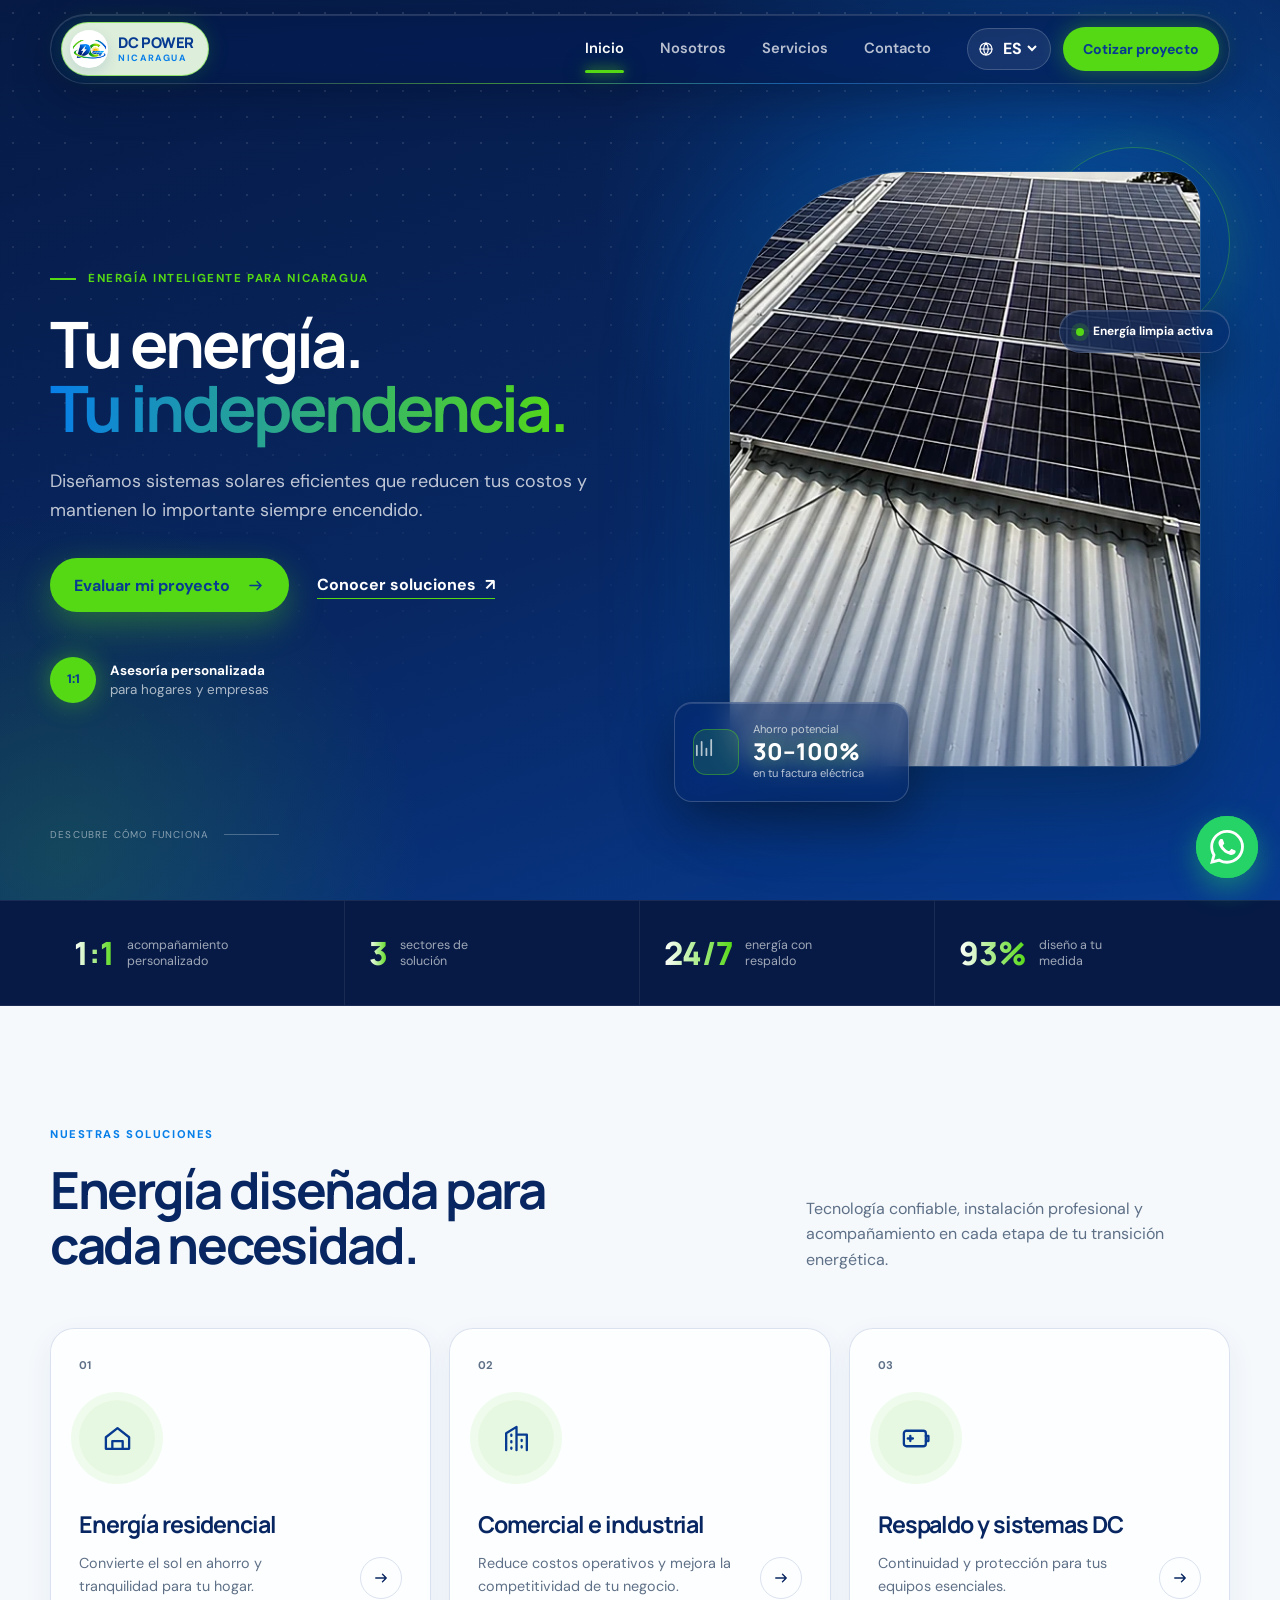
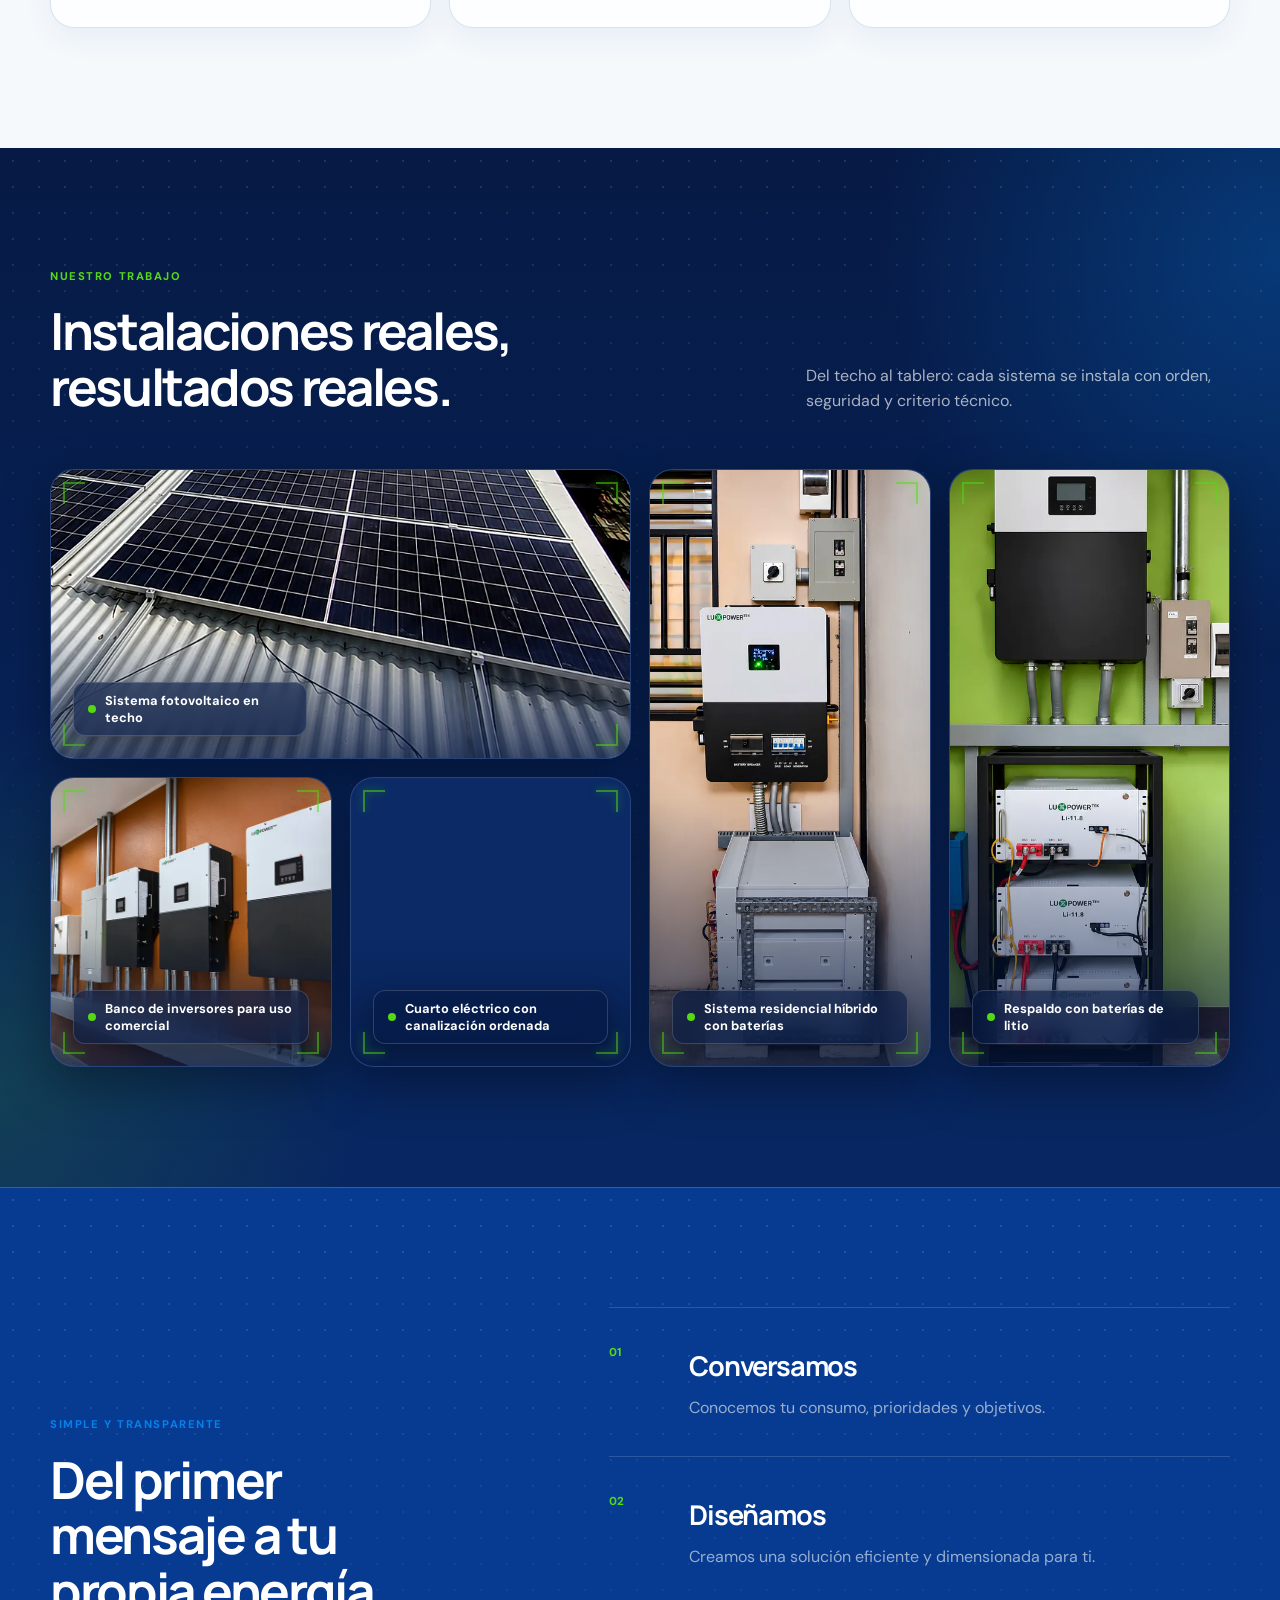
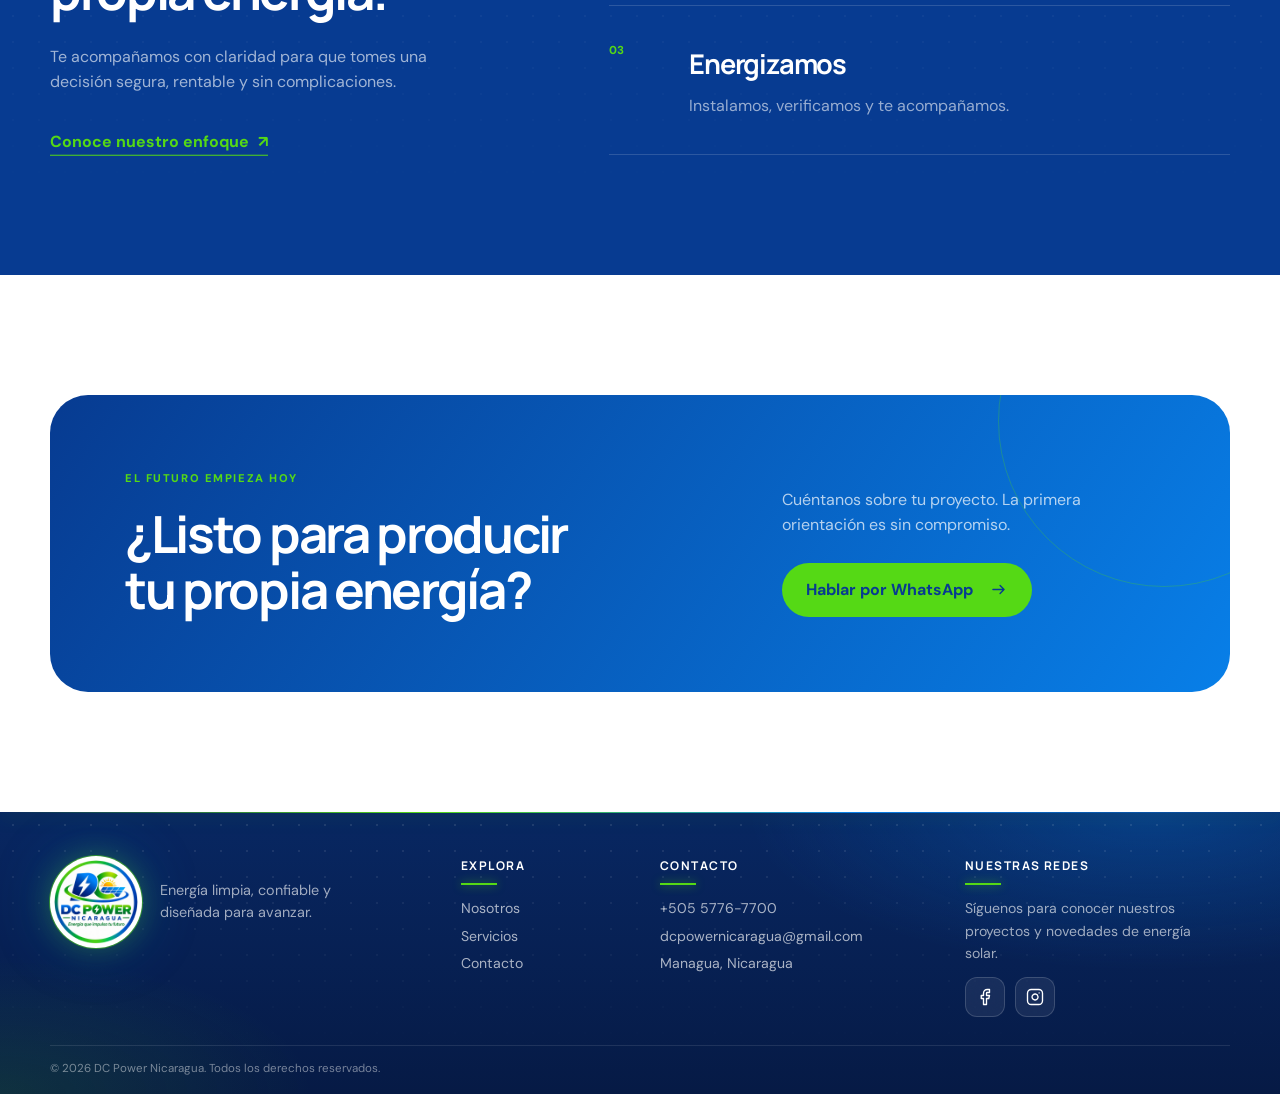
==== commit 36ea3ef0: "Recortar la foto del techo para quitar los techos del vecindario Nueva versión recortada (assets/img" ====
--- a/index.html
+++ b/index.html
@@ -9,8 +9,8 @@
     <link rel="preconnect" href="https://fonts.googleapis.com" />
     <link rel="preconnect" href="https://fonts.gstatic.com" crossorigin />
     <link href="https://fonts.googleapis.com/css2?family=DM+Sans:wght@400;500;600;700&family=Manrope:wght@500;600;700;800&display=swap" rel="stylesheet" />
-    <link rel="stylesheet" href="styles.css?v=20261117j" />
-    <script type="module" src="main.js?v=20261117j"></script>
+    <link rel="stylesheet" href="styles.css?v=20261118a" />
+    <script type="module" src="main.js?v=20261118a"></script>
   </head>
   <body>
     <header class="site-header">
@@ -131,7 +131,7 @@
           </div>
           <div class="gallery-grid">
             <figure class="gallery-item g-roof reveal">
-              <img src="assets/instalacion-techo.png" alt="Paneles solares instalados sobre un techo metálico" loading="lazy" decoding="async" />
+              <img src="assets/img/techo-paneles.webp" width="780" height="616" alt="Paneles solares instalados sobre un techo metálico" loading="lazy" decoding="async" />
               <figcaption data-i18n="work_cap_1">Sistema fotovoltaico en techo</figcaption>
             </figure>
             <figure class="gallery-item g-res reveal">
--- a/styles.css
+++ b/styles.css
@@ -76,7 +76,7 @@
 .trust-row p { color: var(--muted); font-size: .84rem; line-height: 1.45; }
 .trust-row strong { color: var(--ink); }
 .hero-visual { position: relative; padding: 0 30px 36px 0; }
-.hero-photo { height: min(615px, 66vh); min-height: 460px; border-radius: 180px 32px 32px 32px; background: linear-gradient(180deg, transparent 60%, rgba(7,59,145,.32)), url("assets/instalacion-techo.png") center 60%/cover; box-shadow: var(--shadow); }
+.hero-photo { height: min(615px, 66vh); min-height: 460px; border-radius: 180px 32px 32px 32px; background: linear-gradient(180deg, transparent 60%, rgba(7,59,145,.32)), url("assets/img/techo-paneles.webp") 40% center/cover; box-shadow: var(--shadow); }
 .hero-visual::before { content: ""; position: absolute; width: 190px; height: 190px; border: 1px solid rgba(8,127,232,.24); border-radius: 50%; top: -25px; right: 0; z-index: -1; }
 .floating-card { position: absolute; background: rgba(255,255,255,.93); backdrop-filter: blur(15px); box-shadow: 0 20px 55px rgba(7,59,145,.18); border: 1px solid rgba(255,255,255,.8); }
 .savings-card { left: -56px; bottom: 0; border-radius: 18px; padding: 18px; display: flex; align-items: center; gap: 14px; min-width: 235px; }
@@ -330,7 +330,7 @@
 .gallery-item { position: relative; overflow: hidden; border-radius: var(--radius-md); background: var(--mint); box-shadow: 0 14px 40px rgba(7,59,145,.08); }
 .g-roof { grid-area: roof; } .g-res { grid-area: res; } .g-resp { grid-area: resp; } .g-com { grid-area: com; } .g-cua { grid-area: cua; }
 .gallery-item img { width: 100%; height: 100%; object-fit: cover; transition: transform .7s ease; }
-.g-roof img { object-position: center 70%; }
+.g-roof img { object-position: 40% center; }
 .gallery-item.item-low img { object-position: center 70%; }
 .gallery-item:hover img { transform: scale(1.04); }
 .gallery-item figcaption { position: absolute; left: 14px; bottom: 14px; max-width: calc(100% - 28px); padding: 9px 14px; border-radius: 12px; background: rgba(255,255,255,.93); backdrop-filter: blur(10px); color: var(--forest); font-size: .8rem; font-weight: 700; line-height: 1.35; box-shadow: 0 8px 22px rgba(7,59,145,.14); }
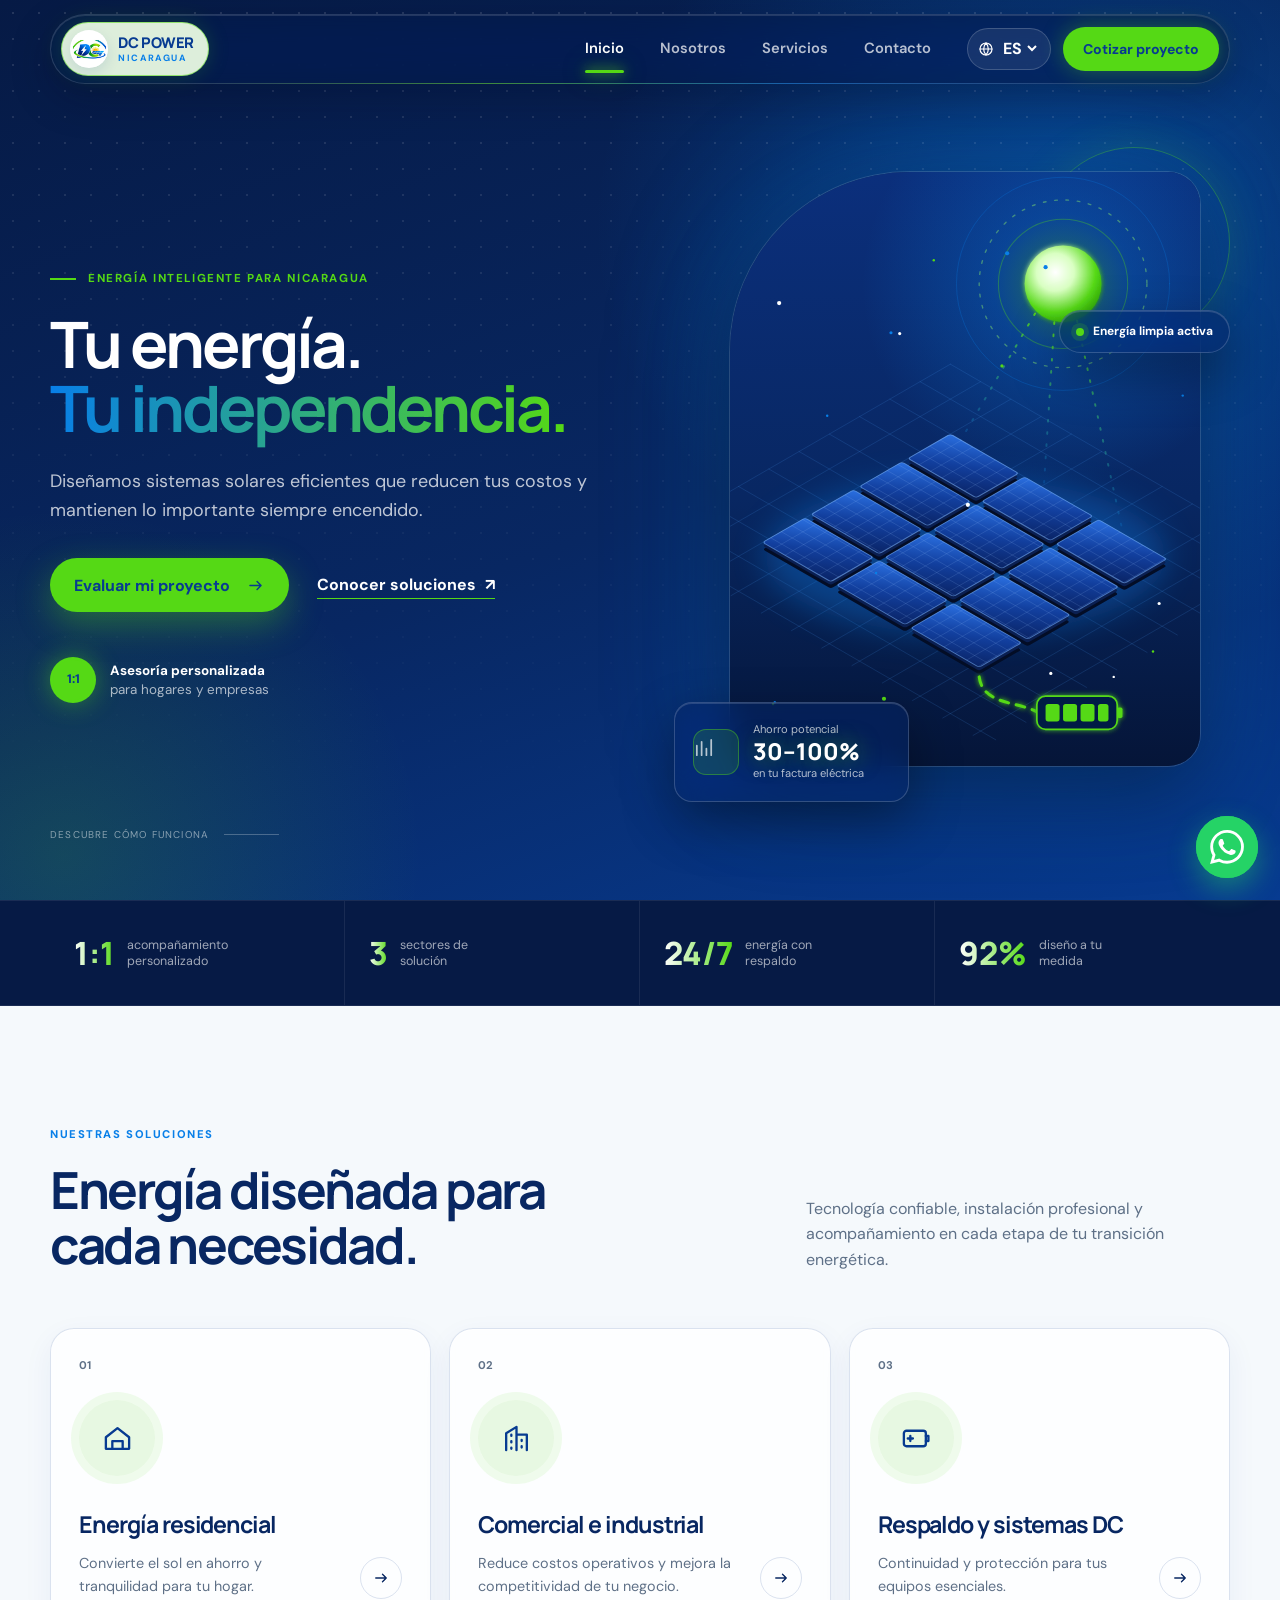
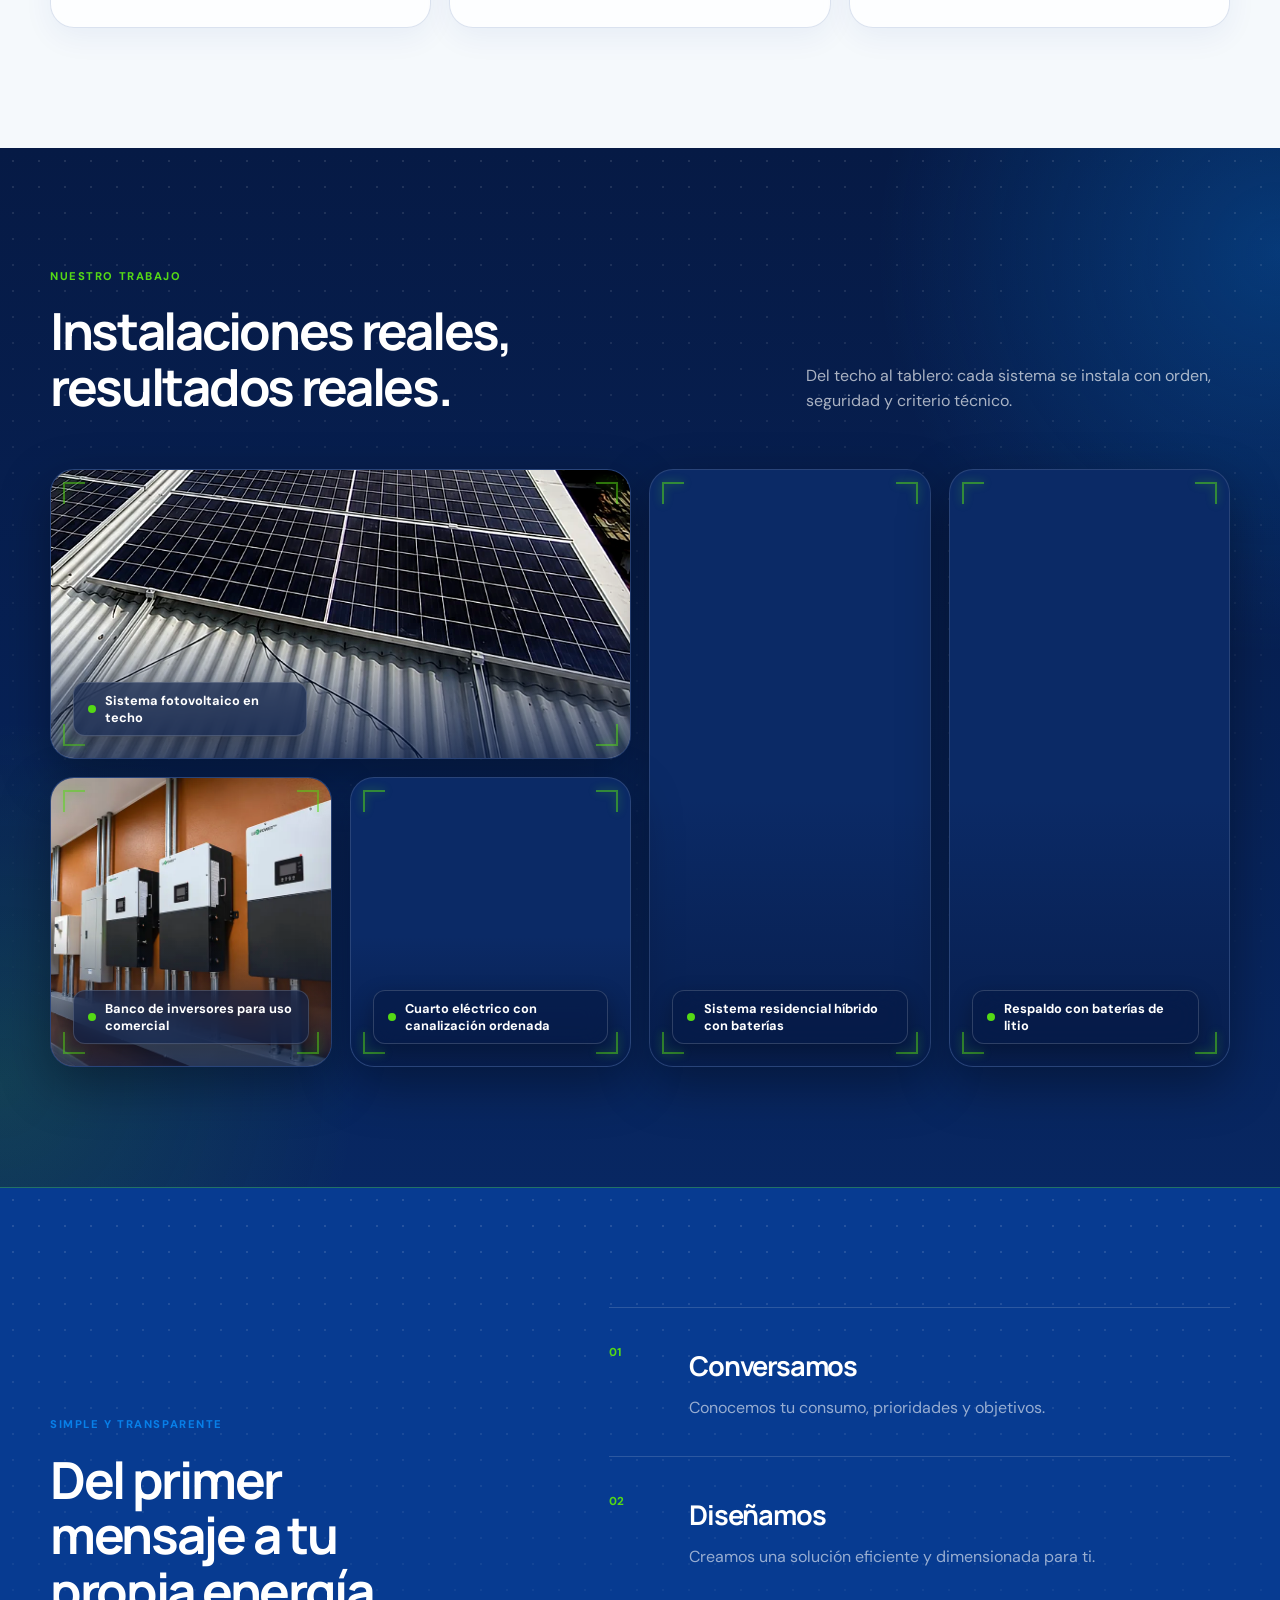
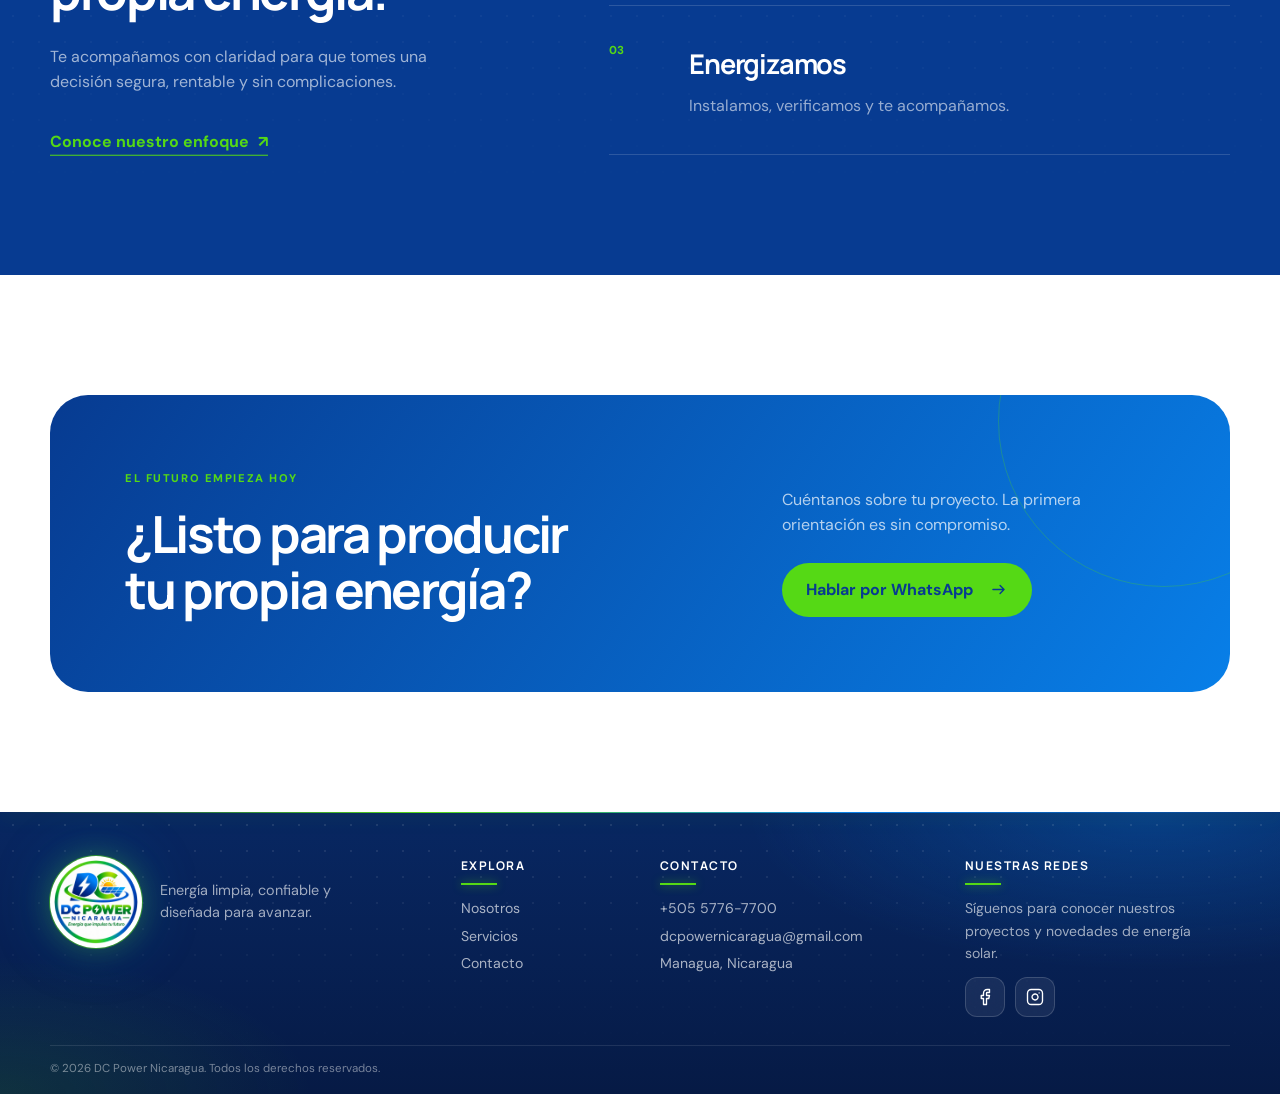
==== commit 30b259e1: "Portada: ilustración futurista de paneles solares Reemplaza la foto del techo por una ilustración SV" ====
--- a/index.html
+++ b/index.html
@@ -9,8 +9,8 @@
     <link rel="preconnect" href="https://fonts.googleapis.com" />
     <link rel="preconnect" href="https://fonts.gstatic.com" crossorigin />
     <link href="https://fonts.googleapis.com/css2?family=DM+Sans:wght@400;500;600;700&family=Manrope:wght@500;600;700;800&display=swap" rel="stylesheet" />
-    <link rel="stylesheet" href="styles.css?v=20261118a" />
-    <script type="module" src="main.js?v=20261118a"></script>
+    <link rel="stylesheet" href="styles.css?v=20261118b" />
+    <script type="module" src="main.js?v=20261118b"></script>
   </head>
   <body>
     <header class="site-header">
@@ -69,7 +69,113 @@
             </div>
           </div>
           <div class="hero-visual reveal">
-            <div class="hero-photo" role="img" aria-label="Paneles solares instalados en un techo con paisaje verde"></div>
+            <div class="hero-photo hero-photo-art" role="img" aria-label="Ilustración de paneles solares recibiendo la energía del sol y cargando una batería">
+              <svg class="hero-art" viewBox="0 0 540 680" preserveAspectRatio="xMidYMid slice" aria-hidden="true" focusable="false">
+                <defs>
+                  <linearGradient id="ha-bg" x1="0" y1="0" x2="0" y2="1"><stop offset="0" stop-color="#0b2f7c"/><stop offset=".55" stop-color="#082762"/><stop offset="1" stop-color="#051538"/></linearGradient>
+                  <radialGradient id="ha-sunglow" cx="0" cy="0" r="1" gradientUnits="userSpaceOnUse" gradientTransform="translate(382 128) scale(230)"><stop offset="0" stop-color="#55d915" stop-opacity=".45"/><stop offset=".35" stop-color="#087fe8" stop-opacity=".28"/><stop offset="1" stop-color="#087fe8" stop-opacity="0"/></radialGradient>
+                  <radialGradient id="ha-sun" cx=".4" cy=".35" r=".7"><stop offset="0" stop-color="#ffffff"/><stop offset=".35" stop-color="#d9ffc2"/><stop offset=".75" stop-color="#55d915"/><stop offset="1" stop-color="#2fa80a"/></radialGradient>
+                  <linearGradient id="ha-panel" x1="0" y1="0" x2="1" y2="1"><stop offset="0" stop-color="#2a6fe0"/><stop offset=".5" stop-color="#123f9e"/><stop offset="1" stop-color="#0a2466"/></linearGradient>
+                  <pattern id="ha-cells" width="15" height="14" patternUnits="userSpaceOnUse"><path d="M15 0V14M0 14H15" stroke="#9cc8ff" stroke-opacity=".38" stroke-width=".8" fill="none"/></pattern>
+                  <linearGradient id="ha-sweep" x1="0" y1="0" x2="1" y2="0"><stop offset="0" stop-color="#ffffff" stop-opacity="0"/><stop offset=".5" stop-color="#ffffff" stop-opacity=".55"/><stop offset="1" stop-color="#ffffff" stop-opacity="0"/></linearGradient>
+                  <linearGradient id="ha-ray" x1="0" y1="0" x2="0" y2="1"><stop offset="0" stop-color="#55d915" stop-opacity=".9"/><stop offset="1" stop-color="#087fe8" stop-opacity=".2"/></linearGradient>
+                  <clipPath id="ha-clip"><rect x="0" y="0" width="90" height="56" rx="3"/>
+<rect x="98" y="0" width="90" height="56" rx="3"/>
+<rect x="196" y="0" width="90" height="56" rx="3"/>
+<rect x="0" y="64" width="90" height="56" rx="3"/>
+<rect x="98" y="64" width="90" height="56" rx="3"/>
+<rect x="196" y="64" width="90" height="56" rx="3"/>
+<rect x="0" y="128" width="90" height="56" rx="3"/>
+<rect x="98" y="128" width="90" height="56" rx="3"/>
+<rect x="196" y="128" width="90" height="56" rx="3"/>
+<rect x="0" y="192" width="90" height="56" rx="3"/>
+<rect x="98" y="192" width="90" height="56" rx="3"/>
+<rect x="196" y="192" width="90" height="56" rx="3"/></clipPath>
+                  <filter id="ha-blur" x="-50%" y="-50%" width="200%" height="200%"><feGaussianBlur stdDeviation="18"/></filter>
+                  <filter id="ha-glow" x="-50%" y="-50%" width="200%" height="200%"><feGaussianBlur stdDeviation="3" result="b"/><feMerge><feMergeNode in="b"/><feMergeNode in="SourceGraphic"/></feMerge></filter>
+                </defs>
+                <rect width="540" height="680" fill="url(#ha-bg)"/>
+                <circle cx="382" cy="128" r="230" fill="url(#ha-sunglow)"/>
+                <!-- piso de cuadrícula -->
+                <g transform="matrix(0.866 0.5 -0.866 0.5 253 300)" stroke="#4da3ff" stroke-opacity=".16" stroke-width="1" fill="none"><path d="M-80 -80V330"/><path d="M-40 -80V330"/><path d="M0 -80V330"/><path d="M40 -80V330"/><path d="M80 -80V330"/><path d="M120 -80V330"/><path d="M160 -80V330"/><path d="M200 -80V330"/><path d="M240 -80V330"/><path d="M280 -80V330"/><path d="M320 -80V330"/><path d="M360 -80V330"/><path d="M-80 -80H380"/><path d="M-80 -40H380"/><path d="M-80 0H380"/><path d="M-80 40H380"/><path d="M-80 80H380"/><path d="M-80 120H380"/><path d="M-80 160H380"/><path d="M-80 200H380"/><path d="M-80 240H380"/><path d="M-80 280H380"/><path d="M-80 320H380"/></g>
+                <ellipse cx="270" cy="440" rx="230" ry="90" fill="#087fe8" opacity=".35" filter="url(#ha-blur)"/>
+                <!-- sol -->
+                <g class="ha-sun">
+                  <circle cx="382" cy="128" r="74" fill="none" stroke="#55d915" stroke-opacity=".35" stroke-width="1.2"/>
+                  <circle class="ha-ring" cx="382" cy="128" r="96" fill="none" stroke="#87e86a" stroke-opacity=".45" stroke-width="1.6" stroke-dasharray="3 10"/>
+                  <circle cx="382" cy="128" r="122" fill="none" stroke="#087fe8" stroke-opacity=".3" stroke-width="1"/>
+                  <circle class="ha-core" cx="382" cy="128" r="44" fill="url(#ha-sun)" filter="url(#ha-glow)"/>
+                </g>
+                <!-- rayos -->
+                <g class="ha-rays" stroke="url(#ha-ray)" stroke-width="2.2" stroke-linecap="round" fill="none" stroke-dasharray="2 12">
+                  <path d="M350 162 L262 312"/><path d="M372 172 L360 360"/><path d="M398 170 L452 420"/>
+                </g>
+                <!-- grosor del arreglo -->
+                <g transform="translate(0 8)"><g transform="matrix(0.866 0.5 -0.866 0.5 253 300)"><rect x="0" y="0" width="90" height="56" rx="3" fill="#030d26"/>
+<rect x="98" y="0" width="90" height="56" rx="3" fill="#030d26"/>
+<rect x="196" y="0" width="90" height="56" rx="3" fill="#030d26"/>
+<rect x="0" y="64" width="90" height="56" rx="3" fill="#030d26"/>
+<rect x="98" y="64" width="90" height="56" rx="3" fill="#030d26"/>
+<rect x="196" y="64" width="90" height="56" rx="3" fill="#030d26"/>
+<rect x="0" y="128" width="90" height="56" rx="3" fill="#030d26"/>
+<rect x="98" y="128" width="90" height="56" rx="3" fill="#030d26"/>
+<rect x="196" y="128" width="90" height="56" rx="3" fill="#030d26"/>
+<rect x="0" y="192" width="90" height="56" rx="3" fill="#030d26"/>
+<rect x="98" y="192" width="90" height="56" rx="3" fill="#030d26"/>
+<rect x="196" y="192" width="90" height="56" rx="3" fill="#030d26"/></g></g>
+                <g transform="translate(0 4)"><g transform="matrix(0.866 0.5 -0.866 0.5 253 300)"><rect x="0" y="0" width="90" height="56" rx="3" fill="#0a1f52"/>
+<rect x="98" y="0" width="90" height="56" rx="3" fill="#0a1f52"/>
+<rect x="196" y="0" width="90" height="56" rx="3" fill="#0a1f52"/>
+<rect x="0" y="64" width="90" height="56" rx="3" fill="#0a1f52"/>
+<rect x="98" y="64" width="90" height="56" rx="3" fill="#0a1f52"/>
+<rect x="196" y="64" width="90" height="56" rx="3" fill="#0a1f52"/>
+<rect x="0" y="128" width="90" height="56" rx="3" fill="#0a1f52"/>
+<rect x="98" y="128" width="90" height="56" rx="3" fill="#0a1f52"/>
+<rect x="196" y="128" width="90" height="56" rx="3" fill="#0a1f52"/>
+<rect x="0" y="192" width="90" height="56" rx="3" fill="#0a1f52"/>
+<rect x="98" y="192" width="90" height="56" rx="3" fill="#0a1f52"/>
+<rect x="196" y="192" width="90" height="56" rx="3" fill="#0a1f52"/></g></g>
+                <!-- paneles -->
+                <g transform="matrix(0.866 0.5 -0.866 0.5 253 300)">
+                  <rect x="0" y="0" width="90" height="56" rx="3" fill="url(#ha-panel)" stroke="#7fb6ff" stroke-opacity=".55" stroke-width="1.2"/>
+<rect x="98" y="0" width="90" height="56" rx="3" fill="url(#ha-panel)" stroke="#7fb6ff" stroke-opacity=".55" stroke-width="1.2"/>
+<rect x="196" y="0" width="90" height="56" rx="3" fill="url(#ha-panel)" stroke="#7fb6ff" stroke-opacity=".55" stroke-width="1.2"/>
+<rect x="0" y="64" width="90" height="56" rx="3" fill="url(#ha-panel)" stroke="#7fb6ff" stroke-opacity=".55" stroke-width="1.2"/>
+<rect x="98" y="64" width="90" height="56" rx="3" fill="url(#ha-panel)" stroke="#7fb6ff" stroke-opacity=".55" stroke-width="1.2"/>
+<rect x="196" y="64" width="90" height="56" rx="3" fill="url(#ha-panel)" stroke="#7fb6ff" stroke-opacity=".55" stroke-width="1.2"/>
+<rect x="0" y="128" width="90" height="56" rx="3" fill="url(#ha-panel)" stroke="#7fb6ff" stroke-opacity=".55" stroke-width="1.2"/>
+<rect x="98" y="128" width="90" height="56" rx="3" fill="url(#ha-panel)" stroke="#7fb6ff" stroke-opacity=".55" stroke-width="1.2"/>
+<rect x="196" y="128" width="90" height="56" rx="3" fill="url(#ha-panel)" stroke="#7fb6ff" stroke-opacity=".55" stroke-width="1.2"/>
+<rect x="0" y="192" width="90" height="56" rx="3" fill="url(#ha-panel)" stroke="#7fb6ff" stroke-opacity=".55" stroke-width="1.2"/>
+<rect x="98" y="192" width="90" height="56" rx="3" fill="url(#ha-panel)" stroke="#7fb6ff" stroke-opacity=".55" stroke-width="1.2"/>
+<rect x="196" y="192" width="90" height="56" rx="3" fill="url(#ha-panel)" stroke="#7fb6ff" stroke-opacity=".55" stroke-width="1.2"/>
+                  <rect x="0" y="0" width="90" height="56" rx="3" fill="url(#ha-cells)"/>
+<rect x="98" y="0" width="90" height="56" rx="3" fill="url(#ha-cells)"/>
+<rect x="196" y="0" width="90" height="56" rx="3" fill="url(#ha-cells)"/>
+<rect x="0" y="64" width="90" height="56" rx="3" fill="url(#ha-cells)"/>
+<rect x="98" y="64" width="90" height="56" rx="3" fill="url(#ha-cells)"/>
+<rect x="196" y="64" width="90" height="56" rx="3" fill="url(#ha-cells)"/>
+<rect x="0" y="128" width="90" height="56" rx="3" fill="url(#ha-cells)"/>
+<rect x="98" y="128" width="90" height="56" rx="3" fill="url(#ha-cells)"/>
+<rect x="196" y="128" width="90" height="56" rx="3" fill="url(#ha-cells)"/>
+<rect x="0" y="192" width="90" height="56" rx="3" fill="url(#ha-cells)"/>
+<rect x="98" y="192" width="90" height="56" rx="3" fill="url(#ha-cells)"/>
+<rect x="196" y="192" width="90" height="56" rx="3" fill="url(#ha-cells)"/>
+                  <g clip-path="url(#ha-clip)"><rect class="ha-sweep" x="-140" y="-40" width="110" height="340" fill="url(#ha-sweep)"/></g>
+                </g>
+                <!-- flujo hacia la batería -->
+                <path class="ha-flow" d="M286 578 C 290 610 330 606 352 618" fill="none" stroke="#55d915" stroke-width="3.5" stroke-linecap="round" stroke-dasharray="10 9" filter="url(#ha-glow)"/>
+                <g transform="translate(352 600)" filter="url(#ha-glow)">
+                  <rect width="92" height="38" rx="10" fill="#061a45" stroke="#55d915" stroke-width="2"/>
+                  <rect x="92" y="13" width="6" height="12" rx="2" fill="#55d915"/>
+                  <rect class="ha-bar" x="10" y="9" width="16" height="20" rx="3" fill="#55d915"/>
+                  <rect class="ha-bar" x="30" y="9" width="16" height="20" rx="3" fill="#55d915" style="animation-delay:.4s"/>
+                  <rect class="ha-bar" x="50" y="9" width="16" height="20" rx="3" fill="#55d915" style="animation-delay:.8s"/>
+                  <rect class="ha-bar" x="70" y="9" width="12" height="20" rx="3" fill="#55d915" style="animation-delay:1.2s"/>
+                </g>
+                <g class="ha-sparks"><circle class="sp" cx="185" cy="184" r="1.8" fill="#087fe8" style="animation-delay:-0.19s"/><circle class="sp" cx="440" cy="578" r="1.4" fill="#ffffff" style="animation-delay:-2.33s"/><circle class="sp" cx="485" cy="549" r="1.4" fill="#55d915" style="animation-delay:-0.34s"/><circle class="sp" cx="234" cy="101" r="1.4" fill="#55d915" style="animation-delay:-2.20s"/><circle class="sp" cx="50" cy="609" r="1.4" fill="#55d915" style="animation-delay:-2.52s"/><circle class="sp" cx="318" cy="93" r="2.4" fill="#087fe8" style="animation-delay:-1.59s"/><circle class="sp" cx="519" cy="256" r="1.4" fill="#087fe8" style="animation-delay:-3.43s"/><circle class="sp" cx="168" cy="459" r="1.4" fill="#087fe8" style="animation-delay:-0.47s"/><circle class="sp" cx="177" cy="603" r="2.4" fill="#55d915" style="animation-delay:-0.41s"/><circle class="sp" cx="312" cy="222" r="1.8" fill="#55d915" style="animation-delay:-2.19s"/><circle class="sp" cx="52" cy="607" r="1.4" fill="#087fe8" style="animation-delay:-0.82s"/><circle class="sp" cx="368" cy="574" r="1.8" fill="#ffffff" style="animation-delay:-1.86s"/><circle class="sp" cx="492" cy="494" r="1.8" fill="#ffffff" style="animation-delay:-0.99s"/><circle class="sp" cx="112" cy="279" r="1.4" fill="#087fe8" style="animation-delay:-1.20s"/><circle class="sp" cx="273" cy="381" r="2.4" fill="#ffffff" style="animation-delay:-1.15s"/><circle class="sp" cx="57" cy="150" r="2.4" fill="#ffffff" style="animation-delay:-0.66s"/><circle class="sp" cx="195" cy="185" r="1.8" fill="#ffffff" style="animation-delay:-0.16s"/><circle class="sp" cx="362" cy="109" r="2.4" fill="#087fe8" style="animation-delay:-3.16s"/></g>
+              </svg>
+            </div>
             <div class="floating-card savings-card">
               <span class="metric-icon"><svg aria-hidden="true" viewBox="0 0 24 24"><path d="M4 19V9m5 10V5m5 14v-7m5 7V3"/></svg></span>
               <div><small data-i18n="saving_label">Ahorro potencial</small><strong>30–100%</strong><span data-i18n="saving_detail">en tu factura eléctrica</span></div>
--- a/styles.css
+++ b/styles.css
@@ -597,3 +597,22 @@
 
 /* Separación luminosa con la sección siguiente */
 .process { box-shadow: inset 0 1px 0 rgba(85,217,21,.35); }
+
+/* Portada: ilustración futurista en lugar de foto */
+.hero-photo.hero-photo-art { position: relative; overflow: hidden; background: #082762; }
+.hero-art { position: absolute; inset: 0; width: 100%; height: 100%; display: block; fill: initial; stroke: initial; }
+.hero-art .ha-sweep { animation: ha-sweep 4.5s cubic-bezier(.4,0,.2,1) infinite; }
+@keyframes ha-sweep { 0% { transform: translateX(0); } 60%, 100% { transform: translateX(470px); } }
+.hero-art .ha-rays { animation: ha-dash 1.6s linear infinite; }
+.hero-art .ha-flow { animation: ha-dash-2 1.1s linear infinite; }
+@keyframes ha-dash { to { stroke-dashoffset: -28; } }
+@keyframes ha-dash-2 { to { stroke-dashoffset: -38; } }
+.hero-art .ha-ring { transform-origin: 382px 128px; animation: ha-spin 28s linear infinite; }
+@keyframes ha-spin { to { transform: rotate(360deg); } }
+.hero-art .ha-core { transform-origin: 382px 128px; animation: ha-pulse 3.2s ease-in-out infinite; }
+@keyframes ha-pulse { 50% { transform: scale(1.06); } }
+.hero-art .ha-bar { animation: ha-bar 2.4s ease-in-out infinite; }
+@keyframes ha-bar { 0%, 100% { opacity: .35; } 50% { opacity: 1; } }
+.hero-art .sp { animation: ha-twinkle 4s ease-in-out infinite; }
+@keyframes ha-twinkle { 0%, 100% { opacity: .15; } 50% { opacity: .9; } }
+@media (prefers-reduced-motion: reduce) { .hero-art * { animation: none !important; } }
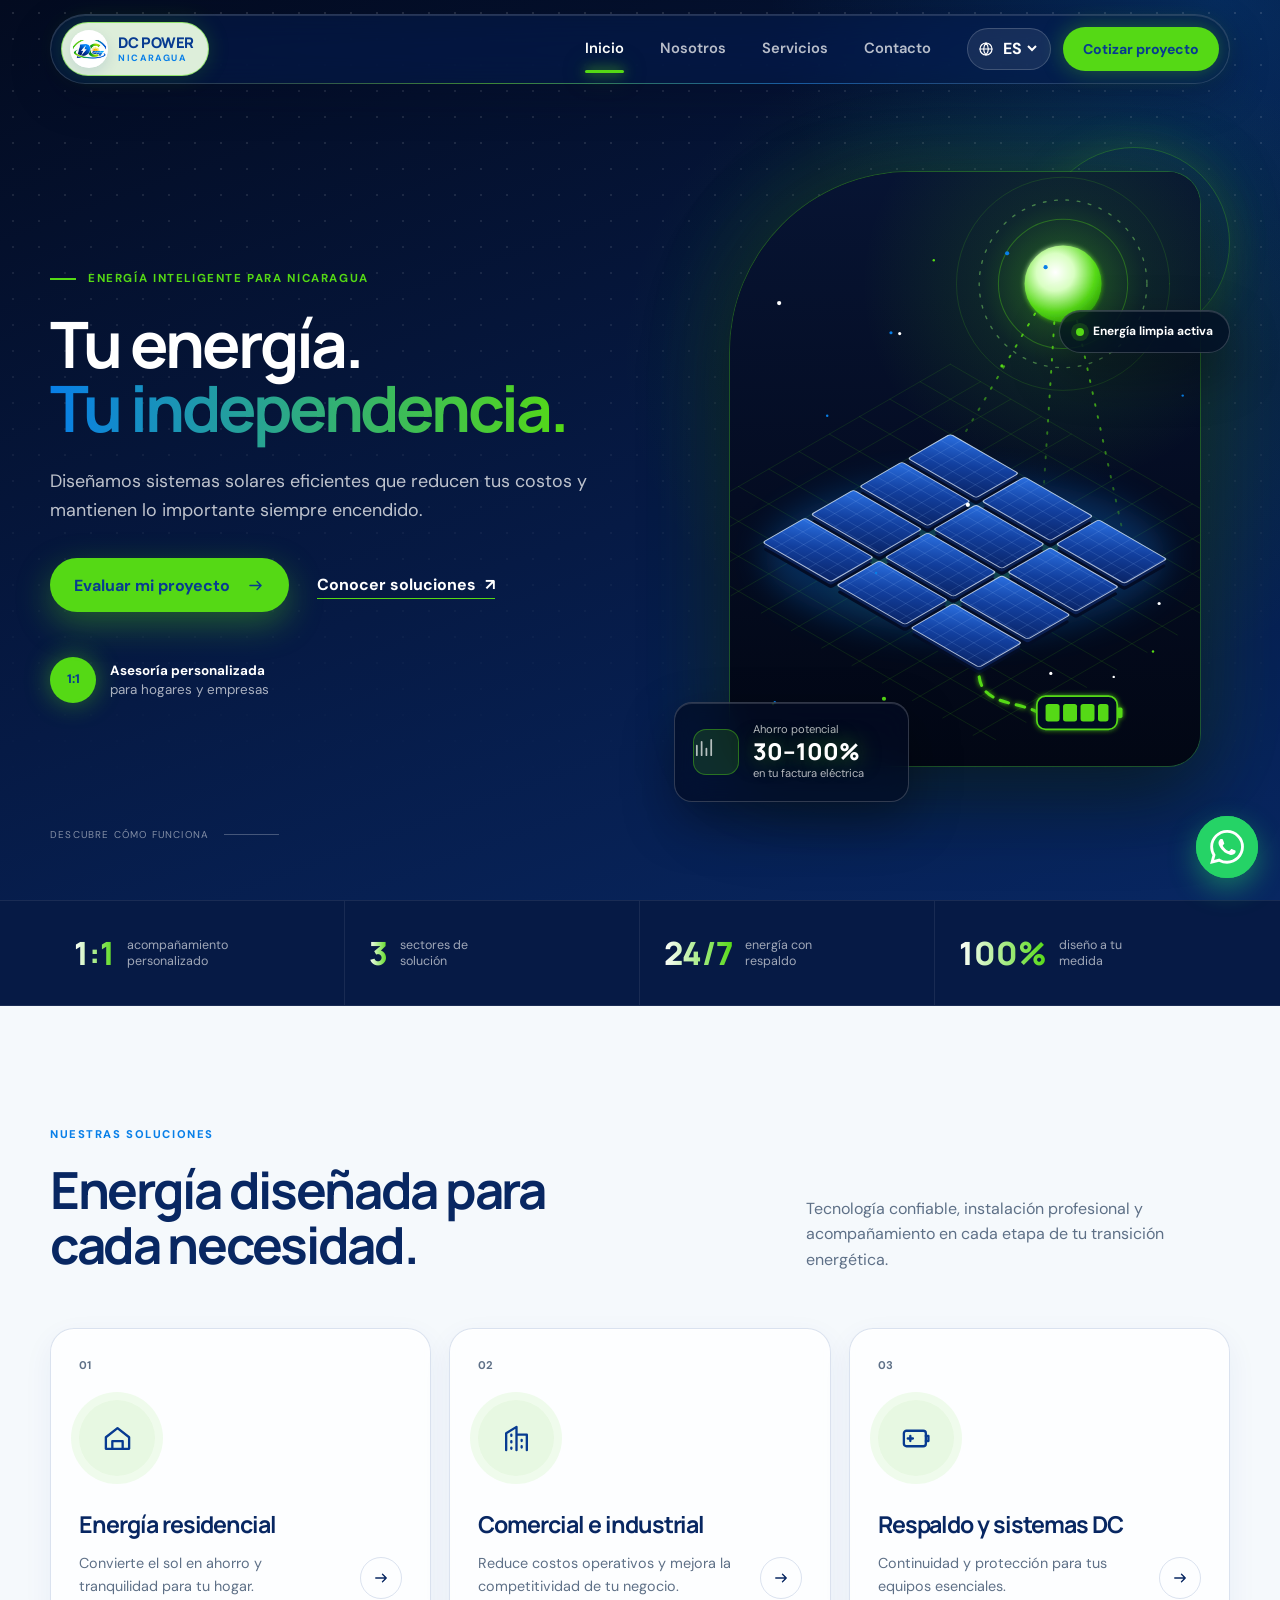
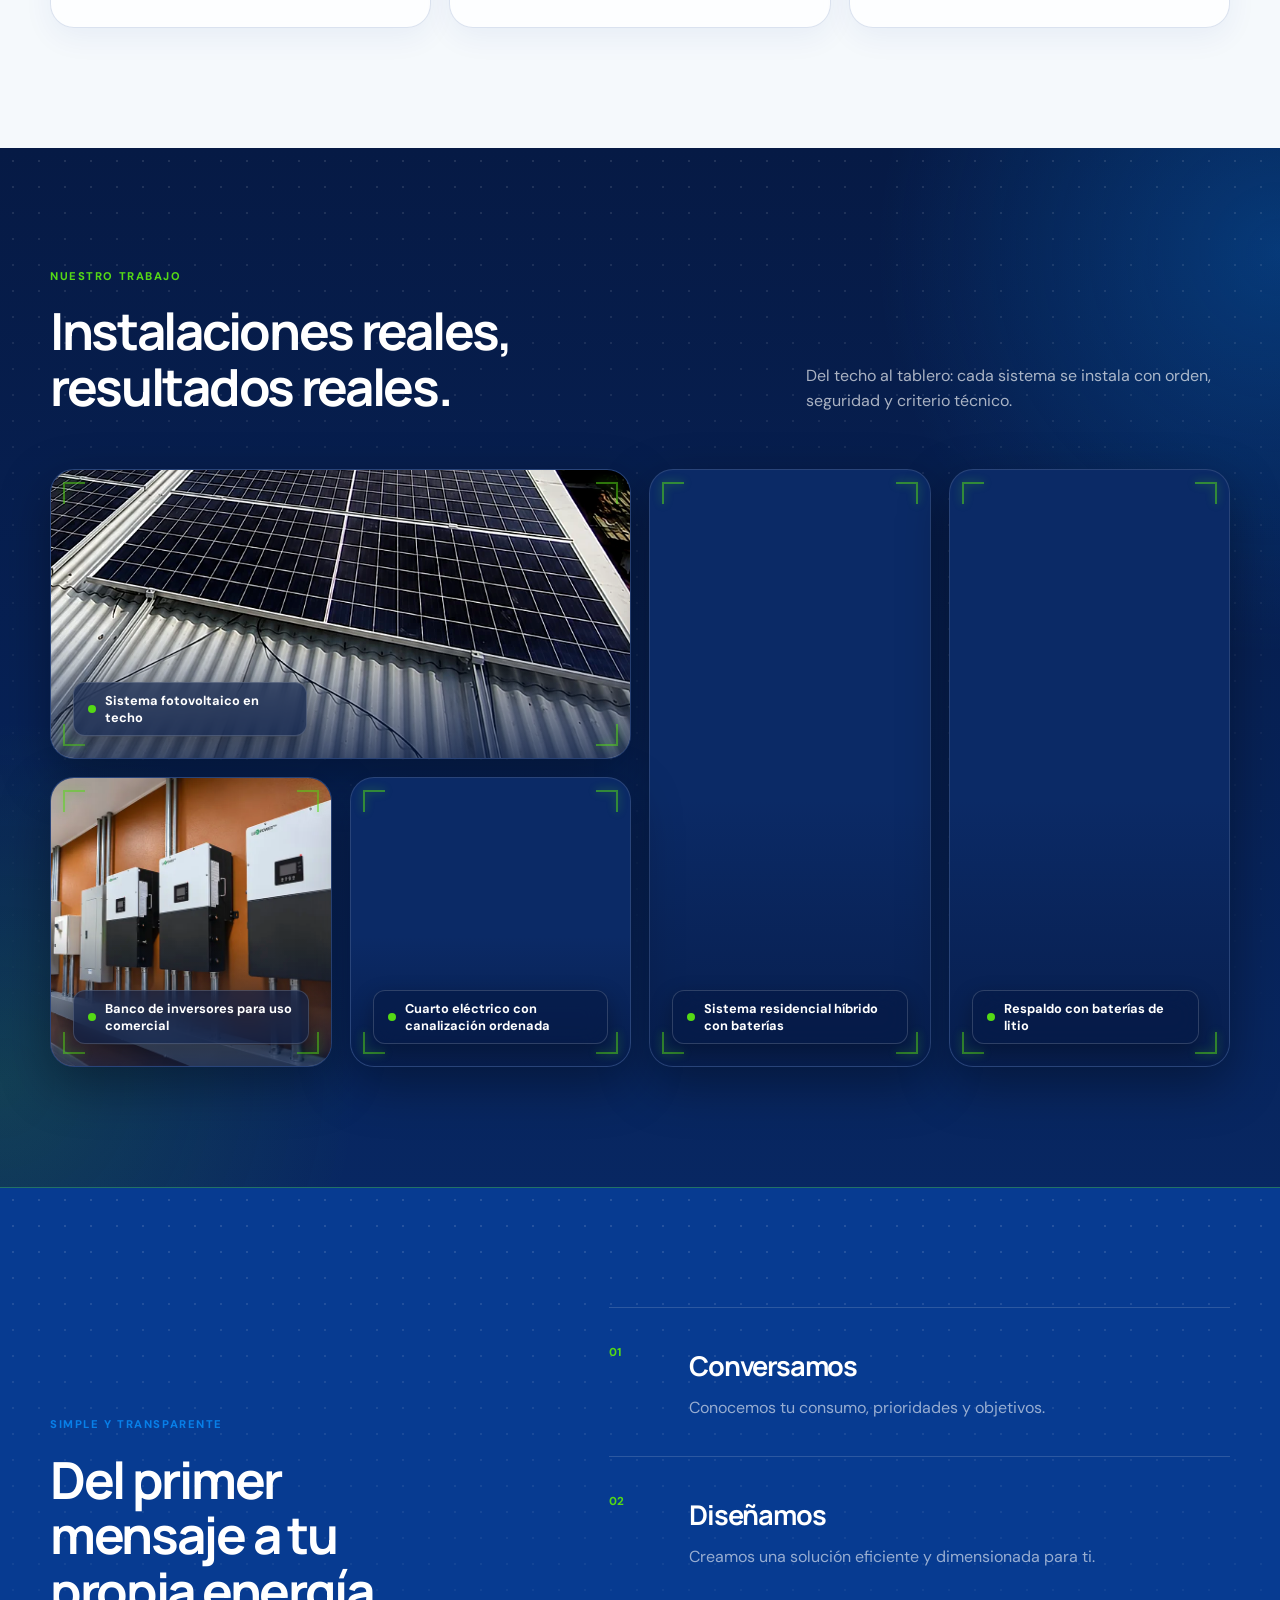
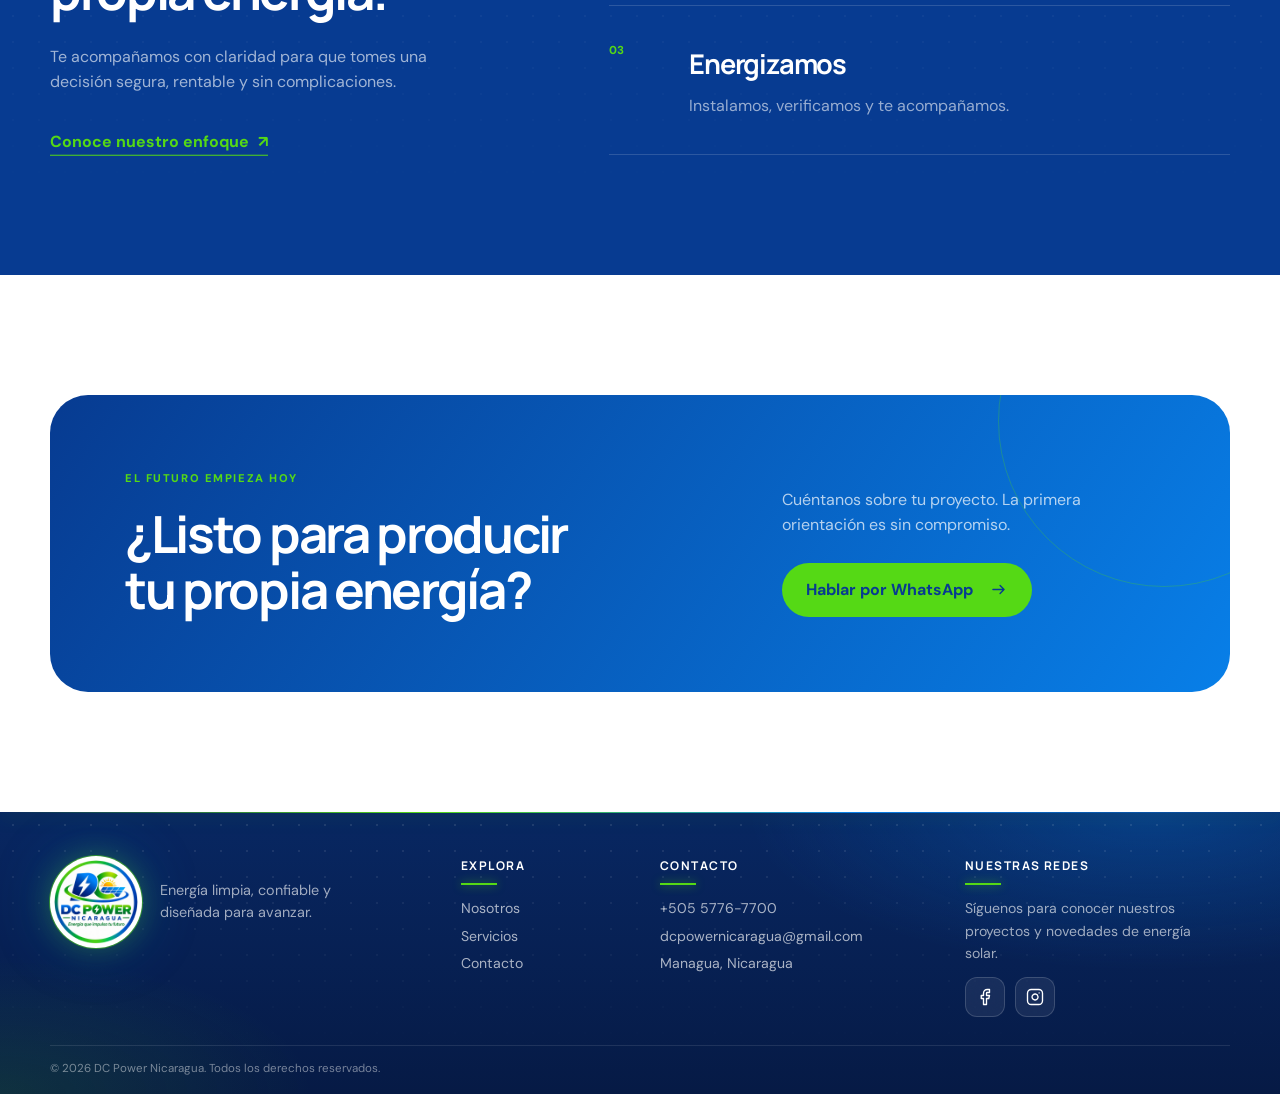
==== commit ccbf9293: "Portada: menos azul y más contraste Fondo de la portada más profundo, la ilustración como pantalla o" ====
--- a/index.html
+++ b/index.html
@@ -9,8 +9,8 @@
     <link rel="preconnect" href="https://fonts.googleapis.com" />
     <link rel="preconnect" href="https://fonts.gstatic.com" crossorigin />
     <link href="https://fonts.googleapis.com/css2?family=DM+Sans:wght@400;500;600;700&family=Manrope:wght@500;600;700;800&display=swap" rel="stylesheet" />
-    <link rel="stylesheet" href="styles.css?v=20261118b" />
-    <script type="module" src="main.js?v=20261118b"></script>
+    <link rel="stylesheet" href="styles.css?v=20261118c" />
+    <script type="module" src="main.js?v=20261118c"></script>
   </head>
   <body>
     <header class="site-header">
@@ -72,13 +72,13 @@
             <div class="hero-photo hero-photo-art" role="img" aria-label="Ilustración de paneles solares recibiendo la energía del sol y cargando una batería">
               <svg class="hero-art" viewBox="0 0 540 680" preserveAspectRatio="xMidYMid slice" aria-hidden="true" focusable="false">
                 <defs>
-                  <linearGradient id="ha-bg" x1="0" y1="0" x2="0" y2="1"><stop offset="0" stop-color="#0b2f7c"/><stop offset=".55" stop-color="#082762"/><stop offset="1" stop-color="#051538"/></linearGradient>
-                  <radialGradient id="ha-sunglow" cx="0" cy="0" r="1" gradientUnits="userSpaceOnUse" gradientTransform="translate(382 128) scale(230)"><stop offset="0" stop-color="#55d915" stop-opacity=".45"/><stop offset=".35" stop-color="#087fe8" stop-opacity=".28"/><stop offset="1" stop-color="#087fe8" stop-opacity="0"/></radialGradient>
+                  <linearGradient id="ha-bg" x1="0" y1="0" x2="0" y2="1"><stop offset="0" stop-color="#071433"/><stop offset=".55" stop-color="#040c22"/><stop offset="1" stop-color="#020714"/></linearGradient>
+                  <radialGradient id="ha-sunglow" cx="0" cy="0" r="1" gradientUnits="userSpaceOnUse" gradientTransform="translate(382 128) scale(230)"><stop offset="0" stop-color="#55d915" stop-opacity=".42"/><stop offset=".4" stop-color="#55d915" stop-opacity=".10"/><stop offset="1" stop-color="#55d915" stop-opacity="0"/></radialGradient>
                   <radialGradient id="ha-sun" cx=".4" cy=".35" r=".7"><stop offset="0" stop-color="#ffffff"/><stop offset=".35" stop-color="#d9ffc2"/><stop offset=".75" stop-color="#55d915"/><stop offset="1" stop-color="#2fa80a"/></radialGradient>
                   <linearGradient id="ha-panel" x1="0" y1="0" x2="1" y2="1"><stop offset="0" stop-color="#2a6fe0"/><stop offset=".5" stop-color="#123f9e"/><stop offset="1" stop-color="#0a2466"/></linearGradient>
                   <pattern id="ha-cells" width="15" height="14" patternUnits="userSpaceOnUse"><path d="M15 0V14M0 14H15" stroke="#9cc8ff" stroke-opacity=".38" stroke-width=".8" fill="none"/></pattern>
                   <linearGradient id="ha-sweep" x1="0" y1="0" x2="1" y2="0"><stop offset="0" stop-color="#ffffff" stop-opacity="0"/><stop offset=".5" stop-color="#ffffff" stop-opacity=".55"/><stop offset="1" stop-color="#ffffff" stop-opacity="0"/></linearGradient>
-                  <linearGradient id="ha-ray" x1="0" y1="0" x2="0" y2="1"><stop offset="0" stop-color="#55d915" stop-opacity=".9"/><stop offset="1" stop-color="#087fe8" stop-opacity=".2"/></linearGradient>
+                  <linearGradient id="ha-ray" x1="0" y1="0" x2="0" y2="1"><stop offset="0" stop-color="#55d915" stop-opacity="1"/><stop offset="1" stop-color="#55d915" stop-opacity=".25"/></linearGradient>
                   <clipPath id="ha-clip"><rect x="0" y="0" width="90" height="56" rx="3"/>
 <rect x="98" y="0" width="90" height="56" rx="3"/>
 <rect x="196" y="0" width="90" height="56" rx="3"/>
@@ -97,13 +97,14 @@
                 <rect width="540" height="680" fill="url(#ha-bg)"/>
                 <circle cx="382" cy="128" r="230" fill="url(#ha-sunglow)"/>
                 <!-- piso de cuadrícula -->
-                <g transform="matrix(0.866 0.5 -0.866 0.5 253 300)" stroke="#4da3ff" stroke-opacity=".16" stroke-width="1" fill="none"><path d="M-80 -80V330"/><path d="M-40 -80V330"/><path d="M0 -80V330"/><path d="M40 -80V330"/><path d="M80 -80V330"/><path d="M120 -80V330"/><path d="M160 -80V330"/><path d="M200 -80V330"/><path d="M240 -80V330"/><path d="M280 -80V330"/><path d="M320 -80V330"/><path d="M360 -80V330"/><path d="M-80 -80H380"/><path d="M-80 -40H380"/><path d="M-80 0H380"/><path d="M-80 40H380"/><path d="M-80 80H380"/><path d="M-80 120H380"/><path d="M-80 160H380"/><path d="M-80 200H380"/><path d="M-80 240H380"/><path d="M-80 280H380"/><path d="M-80 320H380"/></g>
-                <ellipse cx="270" cy="440" rx="230" ry="90" fill="#087fe8" opacity=".35" filter="url(#ha-blur)"/>
+                <g transform="matrix(0.866 0.5 -0.866 0.5 253 300)" stroke="#55d915" stroke-opacity=".13" stroke-width="1" fill="none"><path d="M-80 -80V330"/><path d="M-40 -80V330"/><path d="M0 -80V330"/><path d="M40 -80V330"/><path d="M80 -80V330"/><path d="M120 -80V330"/><path d="M160 -80V330"/><path d="M200 -80V330"/><path d="M240 -80V330"/><path d="M280 -80V330"/><path d="M320 -80V330"/><path d="M360 -80V330"/><path d="M-80 -80H380"/><path d="M-80 -40H380"/><path d="M-80 0H380"/><path d="M-80 40H380"/><path d="M-80 80H380"/><path d="M-80 120H380"/><path d="M-80 160H380"/><path d="M-80 200H380"/><path d="M-80 240H380"/><path d="M-80 280H380"/><path d="M-80 320H380"/></g>
+                <ellipse cx="270" cy="440" rx="230" ry="90" fill="#087fe8" opacity=".28" filter="url(#ha-blur)"/>
+                <ellipse cx="270" cy="450" rx="150" ry="55" fill="#55d915" opacity=".14" filter="url(#ha-blur)"/>
                 <!-- sol -->
                 <g class="ha-sun">
                   <circle cx="382" cy="128" r="74" fill="none" stroke="#55d915" stroke-opacity=".35" stroke-width="1.2"/>
                   <circle class="ha-ring" cx="382" cy="128" r="96" fill="none" stroke="#87e86a" stroke-opacity=".45" stroke-width="1.6" stroke-dasharray="3 10"/>
-                  <circle cx="382" cy="128" r="122" fill="none" stroke="#087fe8" stroke-opacity=".3" stroke-width="1"/>
+                  <circle cx="382" cy="128" r="122" fill="none" stroke="#55d915" stroke-opacity=".18" stroke-width="1"/>
                   <circle class="ha-core" cx="382" cy="128" r="44" fill="url(#ha-sun)" filter="url(#ha-glow)"/>
                 </g>
                 <!-- rayos -->
@@ -137,18 +138,18 @@
 <rect x="196" y="192" width="90" height="56" rx="3" fill="#0a1f52"/></g></g>
                 <!-- paneles -->
                 <g transform="matrix(0.866 0.5 -0.866 0.5 253 300)">
-                  <rect x="0" y="0" width="90" height="56" rx="3" fill="url(#ha-panel)" stroke="#7fb6ff" stroke-opacity=".55" stroke-width="1.2"/>
-<rect x="98" y="0" width="90" height="56" rx="3" fill="url(#ha-panel)" stroke="#7fb6ff" stroke-opacity=".55" stroke-width="1.2"/>
-<rect x="196" y="0" width="90" height="56" rx="3" fill="url(#ha-panel)" stroke="#7fb6ff" stroke-opacity=".55" stroke-width="1.2"/>
-<rect x="0" y="64" width="90" height="56" rx="3" fill="url(#ha-panel)" stroke="#7fb6ff" stroke-opacity=".55" stroke-width="1.2"/>
-<rect x="98" y="64" width="90" height="56" rx="3" fill="url(#ha-panel)" stroke="#7fb6ff" stroke-opacity=".55" stroke-width="1.2"/>
-<rect x="196" y="64" width="90" height="56" rx="3" fill="url(#ha-panel)" stroke="#7fb6ff" stroke-opacity=".55" stroke-width="1.2"/>
-<rect x="0" y="128" width="90" height="56" rx="3" fill="url(#ha-panel)" stroke="#7fb6ff" stroke-opacity=".55" stroke-width="1.2"/>
-<rect x="98" y="128" width="90" height="56" rx="3" fill="url(#ha-panel)" stroke="#7fb6ff" stroke-opacity=".55" stroke-width="1.2"/>
-<rect x="196" y="128" width="90" height="56" rx="3" fill="url(#ha-panel)" stroke="#7fb6ff" stroke-opacity=".55" stroke-width="1.2"/>
-<rect x="0" y="192" width="90" height="56" rx="3" fill="url(#ha-panel)" stroke="#7fb6ff" stroke-opacity=".55" stroke-width="1.2"/>
-<rect x="98" y="192" width="90" height="56" rx="3" fill="url(#ha-panel)" stroke="#7fb6ff" stroke-opacity=".55" stroke-width="1.2"/>
-<rect x="196" y="192" width="90" height="56" rx="3" fill="url(#ha-panel)" stroke="#7fb6ff" stroke-opacity=".55" stroke-width="1.2"/>
+                  <rect x="0" y="0" width="90" height="56" rx="3" fill="url(#ha-panel)" stroke="#e6f1ff" stroke-opacity=".75" stroke-width="1.3"/>
+<rect x="98" y="0" width="90" height="56" rx="3" fill="url(#ha-panel)" stroke="#e6f1ff" stroke-opacity=".75" stroke-width="1.3"/>
+<rect x="196" y="0" width="90" height="56" rx="3" fill="url(#ha-panel)" stroke="#e6f1ff" stroke-opacity=".75" stroke-width="1.3"/>
+<rect x="0" y="64" width="90" height="56" rx="3" fill="url(#ha-panel)" stroke="#e6f1ff" stroke-opacity=".75" stroke-width="1.3"/>
+<rect x="98" y="64" width="90" height="56" rx="3" fill="url(#ha-panel)" stroke="#e6f1ff" stroke-opacity=".75" stroke-width="1.3"/>
+<rect x="196" y="64" width="90" height="56" rx="3" fill="url(#ha-panel)" stroke="#e6f1ff" stroke-opacity=".75" stroke-width="1.3"/>
+<rect x="0" y="128" width="90" height="56" rx="3" fill="url(#ha-panel)" stroke="#e6f1ff" stroke-opacity=".75" stroke-width="1.3"/>
+<rect x="98" y="128" width="90" height="56" rx="3" fill="url(#ha-panel)" stroke="#e6f1ff" stroke-opacity=".75" stroke-width="1.3"/>
+<rect x="196" y="128" width="90" height="56" rx="3" fill="url(#ha-panel)" stroke="#e6f1ff" stroke-opacity=".75" stroke-width="1.3"/>
+<rect x="0" y="192" width="90" height="56" rx="3" fill="url(#ha-panel)" stroke="#e6f1ff" stroke-opacity=".75" stroke-width="1.3"/>
+<rect x="98" y="192" width="90" height="56" rx="3" fill="url(#ha-panel)" stroke="#e6f1ff" stroke-opacity=".75" stroke-width="1.3"/>
+<rect x="196" y="192" width="90" height="56" rx="3" fill="url(#ha-panel)" stroke="#e6f1ff" stroke-opacity=".75" stroke-width="1.3"/>
                   <rect x="0" y="0" width="90" height="56" rx="3" fill="url(#ha-cells)"/>
 <rect x="98" y="0" width="90" height="56" rx="3" fill="url(#ha-cells)"/>
 <rect x="196" y="0" width="90" height="56" rx="3" fill="url(#ha-cells)"/>
@@ -166,7 +167,7 @@
                 <!-- flujo hacia la batería -->
                 <path class="ha-flow" d="M286 578 C 290 610 330 606 352 618" fill="none" stroke="#55d915" stroke-width="3.5" stroke-linecap="round" stroke-dasharray="10 9" filter="url(#ha-glow)"/>
                 <g transform="translate(352 600)" filter="url(#ha-glow)">
-                  <rect width="92" height="38" rx="10" fill="#061a45" stroke="#55d915" stroke-width="2"/>
+                  <rect width="92" height="38" rx="10" fill="#040c22" stroke="#55d915" stroke-width="2"/>
                   <rect x="92" y="13" width="6" height="12" rx="2" fill="#55d915"/>
                   <rect class="ha-bar" x="10" y="9" width="16" height="20" rx="3" fill="#55d915"/>
                   <rect class="ha-bar" x="30" y="9" width="16" height="20" rx="3" fill="#55d915" style="animation-delay:.4s"/>
--- a/styles.css
+++ b/styles.css
@@ -616,3 +616,14 @@
 .hero-art .sp { animation: ha-twinkle 4s ease-in-out infinite; }
 @keyframes ha-twinkle { 0%, 100% { opacity: .15; } 50% { opacity: .9; } }
 @media (prefers-reduced-motion: reduce) { .hero-art * { animation: none !important; } }
+
+/* Menos azul en la portada: fondo más profundo y la ilustración como pantalla oscura */
+.hero {
+  background:
+    radial-gradient(45% 55% at 80% 40%, rgba(85,217,21,.14), transparent 70%),
+    radial-gradient(50% 60% at 95% 0%, rgba(8,127,232,.22), transparent 70%),
+    linear-gradient(160deg, #030b20 0%, var(--night) 55%, var(--ink) 100%);
+}
+.hero-photo.hero-photo-art { background: #040c22; box-shadow: 0 0 0 1px rgba(85,217,21,.28), 0 30px 80px rgba(0,0,0,.5), 0 0 90px rgba(85,217,21,.16); }
+.hero-visual::before { border-color: rgba(85,217,21,.3); }
+.hero .floating-card { background: rgba(4,12,34,.72); }
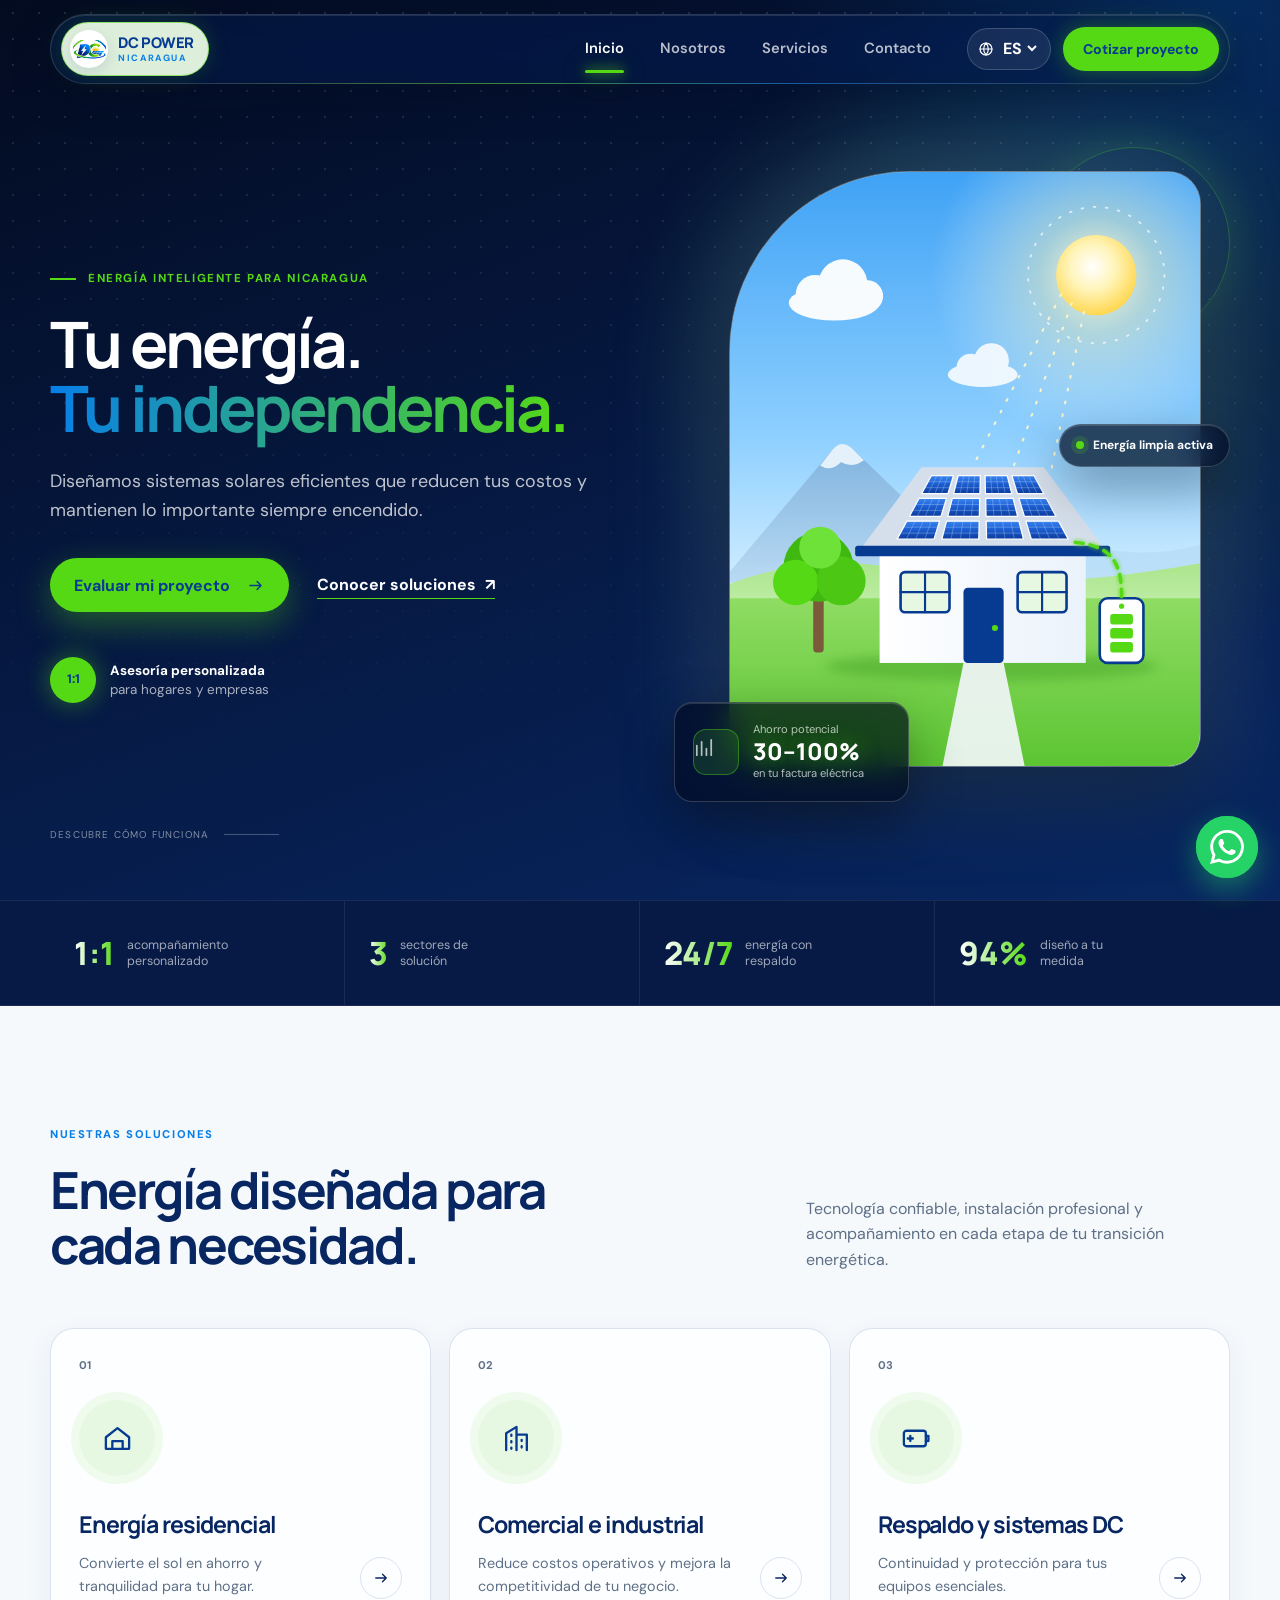
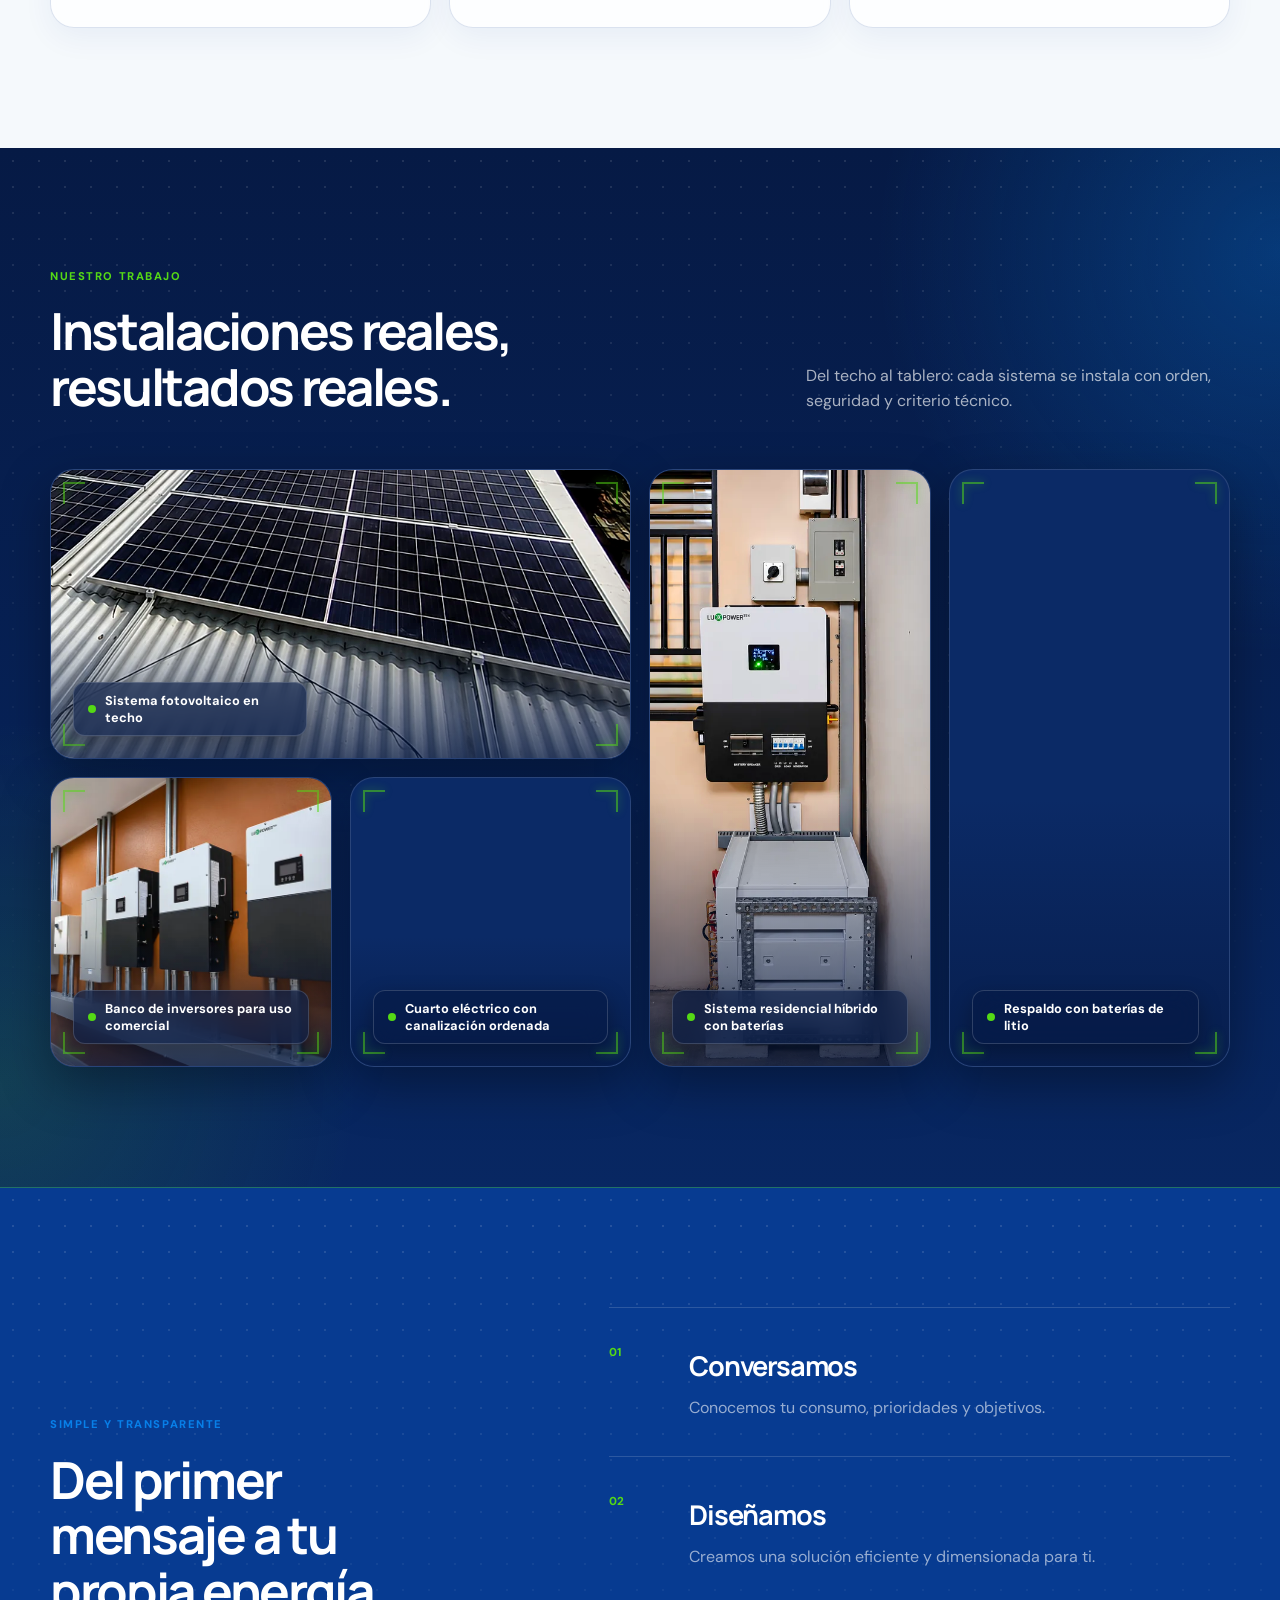
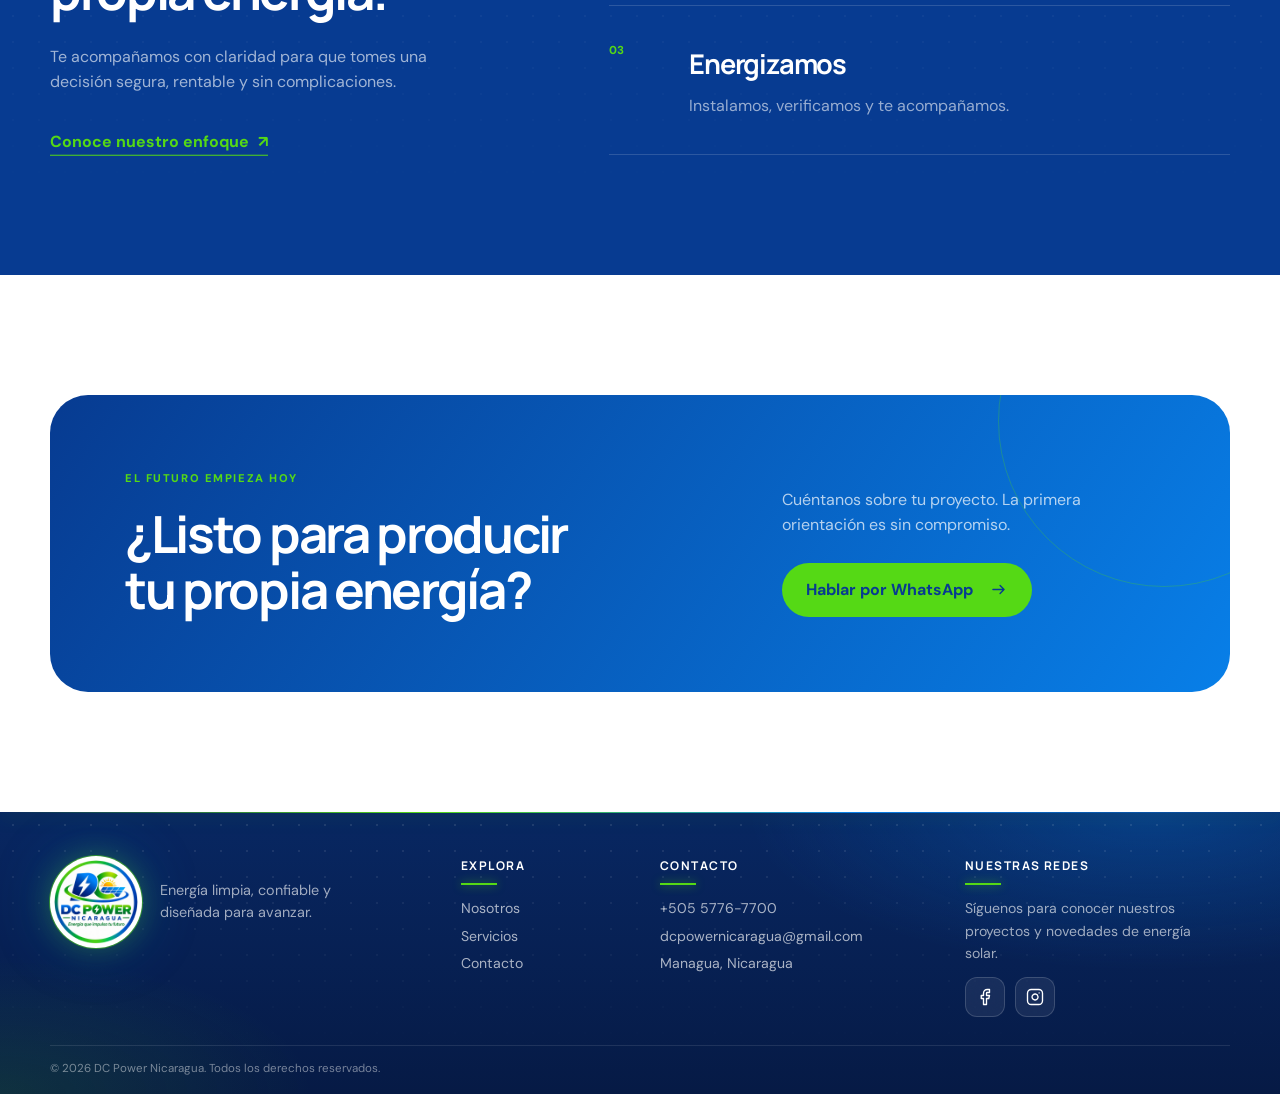
==== commit 12bbd3bb: "Portada: escena de día con casa, paneles y batería Los paneles producen con el sol, así que la ilust" ====
--- a/index.html
+++ b/index.html
@@ -9,8 +9,8 @@
     <link rel="preconnect" href="https://fonts.googleapis.com" />
     <link rel="preconnect" href="https://fonts.gstatic.com" crossorigin />
     <link href="https://fonts.googleapis.com/css2?family=DM+Sans:wght@400;500;600;700&family=Manrope:wght@500;600;700;800&display=swap" rel="stylesheet" />
-    <link rel="stylesheet" href="styles.css?v=20261118c" />
-    <script type="module" src="main.js?v=20261118c"></script>
+    <link rel="stylesheet" href="styles.css?v=20261118d" />
+    <script type="module" src="main.js?v=20261118d"></script>
   </head>
   <body>
     <header class="site-header">
@@ -69,112 +69,74 @@
             </div>
           </div>
           <div class="hero-visual reveal">
-            <div class="hero-photo hero-photo-art" role="img" aria-label="Ilustración de paneles solares recibiendo la energía del sol y cargando una batería">
+            <div class="hero-photo hero-photo-art" role="img" aria-label="Ilustración de una casa con paneles solares en un día soleado, cargando su batería">
               <svg class="hero-art" viewBox="0 0 540 680" preserveAspectRatio="xMidYMid slice" aria-hidden="true" focusable="false">
                 <defs>
-                  <linearGradient id="ha-bg" x1="0" y1="0" x2="0" y2="1"><stop offset="0" stop-color="#071433"/><stop offset=".55" stop-color="#040c22"/><stop offset="1" stop-color="#020714"/></linearGradient>
-                  <radialGradient id="ha-sunglow" cx="0" cy="0" r="1" gradientUnits="userSpaceOnUse" gradientTransform="translate(382 128) scale(230)"><stop offset="0" stop-color="#55d915" stop-opacity=".42"/><stop offset=".4" stop-color="#55d915" stop-opacity=".10"/><stop offset="1" stop-color="#55d915" stop-opacity="0"/></radialGradient>
-                  <radialGradient id="ha-sun" cx=".4" cy=".35" r=".7"><stop offset="0" stop-color="#ffffff"/><stop offset=".35" stop-color="#d9ffc2"/><stop offset=".75" stop-color="#55d915"/><stop offset="1" stop-color="#2fa80a"/></radialGradient>
-                  <linearGradient id="ha-panel" x1="0" y1="0" x2="1" y2="1"><stop offset="0" stop-color="#2a6fe0"/><stop offset=".5" stop-color="#123f9e"/><stop offset="1" stop-color="#0a2466"/></linearGradient>
-                  <pattern id="ha-cells" width="15" height="14" patternUnits="userSpaceOnUse"><path d="M15 0V14M0 14H15" stroke="#9cc8ff" stroke-opacity=".38" stroke-width=".8" fill="none"/></pattern>
-                  <linearGradient id="ha-sweep" x1="0" y1="0" x2="1" y2="0"><stop offset="0" stop-color="#ffffff" stop-opacity="0"/><stop offset=".5" stop-color="#ffffff" stop-opacity=".55"/><stop offset="1" stop-color="#ffffff" stop-opacity="0"/></linearGradient>
-                  <linearGradient id="ha-ray" x1="0" y1="0" x2="0" y2="1"><stop offset="0" stop-color="#55d915" stop-opacity="1"/><stop offset="1" stop-color="#55d915" stop-opacity=".25"/></linearGradient>
-                  <clipPath id="ha-clip"><rect x="0" y="0" width="90" height="56" rx="3"/>
-<rect x="98" y="0" width="90" height="56" rx="3"/>
-<rect x="196" y="0" width="90" height="56" rx="3"/>
-<rect x="0" y="64" width="90" height="56" rx="3"/>
-<rect x="98" y="64" width="90" height="56" rx="3"/>
-<rect x="196" y="64" width="90" height="56" rx="3"/>
-<rect x="0" y="128" width="90" height="56" rx="3"/>
-<rect x="98" y="128" width="90" height="56" rx="3"/>
-<rect x="196" y="128" width="90" height="56" rx="3"/>
-<rect x="0" y="192" width="90" height="56" rx="3"/>
-<rect x="98" y="192" width="90" height="56" rx="3"/>
-<rect x="196" y="192" width="90" height="56" rx="3"/></clipPath>
-                  <filter id="ha-blur" x="-50%" y="-50%" width="200%" height="200%"><feGaussianBlur stdDeviation="18"/></filter>
-                  <filter id="ha-glow" x="-50%" y="-50%" width="200%" height="200%"><feGaussianBlur stdDeviation="3" result="b"/><feMerge><feMergeNode in="b"/><feMergeNode in="SourceGraphic"/></feMerge></filter>
+                  <linearGradient id="hd-sky" x1="0" y1="0" x2="0" y2="1"><stop offset="0" stop-color="#3fa2f5"/><stop offset=".45" stop-color="#8fd0ff"/><stop offset=".72" stop-color="#d8f0ff"/><stop offset="1" stop-color="#f2fbff"/></linearGradient>
+                  <radialGradient id="hd-halo" cx="0" cy="0" r="1" gradientUnits="userSpaceOnUse" gradientTransform="translate(420 118) scale(190)"><stop offset="0" stop-color="#fffbe0" stop-opacity=".95"/><stop offset=".35" stop-color="#fff3b8" stop-opacity=".45"/><stop offset="1" stop-color="#ffffff" stop-opacity="0"/></radialGradient>
+                  <radialGradient id="hd-sun" cx=".45" cy=".4" r=".65"><stop offset="0" stop-color="#ffffff"/><stop offset=".45" stop-color="#fff4b8"/><stop offset="1" stop-color="#ffd23f"/></radialGradient>
+                  <linearGradient id="hd-volcano" x1="0" y1="0" x2="0" y2="1"><stop offset="0" stop-color="#7fb2de"/><stop offset="1" stop-color="#b9daf3"/></linearGradient>
+                  <linearGradient id="hd-hill1" x1="0" y1="0" x2="0" y2="1"><stop offset="0" stop-color="#a9e58a"/><stop offset="1" stop-color="#c9f0b3"/></linearGradient>
+                  <linearGradient id="hd-ground" x1="0" y1="0" x2="0" y2="1"><stop offset="0" stop-color="#8fdc63"/><stop offset="1" stop-color="#5cc532"/></linearGradient>
+                  <linearGradient id="hd-panel" x1="0" y1="1" x2="0" y2="0"><stop offset="0" stop-color="#0b3a9c"/><stop offset=".6" stop-color="#1f62d6"/><stop offset="1" stop-color="#3b86f0"/></linearGradient>
+                  <linearGradient id="hd-wall" x1="0" y1="0" x2="1" y2="0"><stop offset="0" stop-color="#ffffff"/><stop offset="1" stop-color="#eaf2fb"/></linearGradient>
+                  <linearGradient id="hd-glint" x1="0" y1="0" x2="1" y2="0"><stop offset="0" stop-color="#ffffff" stop-opacity="0"/><stop offset=".5" stop-color="#ffffff" stop-opacity=".75"/><stop offset="1" stop-color="#ffffff" stop-opacity="0"/></linearGradient>
+                  <clipPath id="hd-roofclip"><polygon points="186,423 394,423 350,345 230,345"/></clipPath>
+                  <filter id="hd-soft" x="-40%" y="-40%" width="180%" height="180%"><feGaussianBlur stdDeviation="6"/></filter>
+                  <filter id="hd-glow" x="-50%" y="-50%" width="200%" height="200%"><feGaussianBlur stdDeviation="2.5" result="b"/><feMerge><feMergeNode in="b"/><feMergeNode in="SourceGraphic"/></feMerge></filter>
                 </defs>
-                <rect width="540" height="680" fill="url(#ha-bg)"/>
-                <circle cx="382" cy="128" r="230" fill="url(#ha-sunglow)"/>
-                <!-- piso de cuadrícula -->
-                <g transform="matrix(0.866 0.5 -0.866 0.5 253 300)" stroke="#55d915" stroke-opacity=".13" stroke-width="1" fill="none"><path d="M-80 -80V330"/><path d="M-40 -80V330"/><path d="M0 -80V330"/><path d="M40 -80V330"/><path d="M80 -80V330"/><path d="M120 -80V330"/><path d="M160 -80V330"/><path d="M200 -80V330"/><path d="M240 -80V330"/><path d="M280 -80V330"/><path d="M320 -80V330"/><path d="M360 -80V330"/><path d="M-80 -80H380"/><path d="M-80 -40H380"/><path d="M-80 0H380"/><path d="M-80 40H380"/><path d="M-80 80H380"/><path d="M-80 120H380"/><path d="M-80 160H380"/><path d="M-80 200H380"/><path d="M-80 240H380"/><path d="M-80 280H380"/><path d="M-80 320H380"/></g>
-                <ellipse cx="270" cy="440" rx="230" ry="90" fill="#087fe8" opacity=".28" filter="url(#ha-blur)"/>
-                <ellipse cx="270" cy="450" rx="150" ry="55" fill="#55d915" opacity=".14" filter="url(#ha-blur)"/>
-                <!-- sol -->
-                <g class="ha-sun">
-                  <circle cx="382" cy="128" r="74" fill="none" stroke="#55d915" stroke-opacity=".35" stroke-width="1.2"/>
-                  <circle class="ha-ring" cx="382" cy="128" r="96" fill="none" stroke="#87e86a" stroke-opacity=".45" stroke-width="1.6" stroke-dasharray="3 10"/>
-                  <circle cx="382" cy="128" r="122" fill="none" stroke="#55d915" stroke-opacity=".18" stroke-width="1"/>
-                  <circle class="ha-core" cx="382" cy="128" r="44" fill="url(#ha-sun)" filter="url(#ha-glow)"/>
-                </g>
-                <!-- rayos -->
-                <g class="ha-rays" stroke="url(#ha-ray)" stroke-width="2.2" stroke-linecap="round" fill="none" stroke-dasharray="2 12">
-                  <path d="M350 162 L262 312"/><path d="M372 172 L360 360"/><path d="M398 170 L452 420"/>
-                </g>
-                <!-- grosor del arreglo -->
-                <g transform="translate(0 8)"><g transform="matrix(0.866 0.5 -0.866 0.5 253 300)"><rect x="0" y="0" width="90" height="56" rx="3" fill="#030d26"/>
-<rect x="98" y="0" width="90" height="56" rx="3" fill="#030d26"/>
-<rect x="196" y="0" width="90" height="56" rx="3" fill="#030d26"/>
-<rect x="0" y="64" width="90" height="56" rx="3" fill="#030d26"/>
-<rect x="98" y="64" width="90" height="56" rx="3" fill="#030d26"/>
-<rect x="196" y="64" width="90" height="56" rx="3" fill="#030d26"/>
-<rect x="0" y="128" width="90" height="56" rx="3" fill="#030d26"/>
-<rect x="98" y="128" width="90" height="56" rx="3" fill="#030d26"/>
-<rect x="196" y="128" width="90" height="56" rx="3" fill="#030d26"/>
-<rect x="0" y="192" width="90" height="56" rx="3" fill="#030d26"/>
-<rect x="98" y="192" width="90" height="56" rx="3" fill="#030d26"/>
-<rect x="196" y="192" width="90" height="56" rx="3" fill="#030d26"/></g></g>
-                <g transform="translate(0 4)"><g transform="matrix(0.866 0.5 -0.866 0.5 253 300)"><rect x="0" y="0" width="90" height="56" rx="3" fill="#0a1f52"/>
-<rect x="98" y="0" width="90" height="56" rx="3" fill="#0a1f52"/>
-<rect x="196" y="0" width="90" height="56" rx="3" fill="#0a1f52"/>
-<rect x="0" y="64" width="90" height="56" rx="3" fill="#0a1f52"/>
-<rect x="98" y="64" width="90" height="56" rx="3" fill="#0a1f52"/>
-<rect x="196" y="64" width="90" height="56" rx="3" fill="#0a1f52"/>
-<rect x="0" y="128" width="90" height="56" rx="3" fill="#0a1f52"/>
-<rect x="98" y="128" width="90" height="56" rx="3" fill="#0a1f52"/>
-<rect x="196" y="128" width="90" height="56" rx="3" fill="#0a1f52"/>
-<rect x="0" y="192" width="90" height="56" rx="3" fill="#0a1f52"/>
-<rect x="98" y="192" width="90" height="56" rx="3" fill="#0a1f52"/>
-<rect x="196" y="192" width="90" height="56" rx="3" fill="#0a1f52"/></g></g>
-                <!-- paneles -->
-                <g transform="matrix(0.866 0.5 -0.866 0.5 253 300)">
-                  <rect x="0" y="0" width="90" height="56" rx="3" fill="url(#ha-panel)" stroke="#e6f1ff" stroke-opacity=".75" stroke-width="1.3"/>
-<rect x="98" y="0" width="90" height="56" rx="3" fill="url(#ha-panel)" stroke="#e6f1ff" stroke-opacity=".75" stroke-width="1.3"/>
-<rect x="196" y="0" width="90" height="56" rx="3" fill="url(#ha-panel)" stroke="#e6f1ff" stroke-opacity=".75" stroke-width="1.3"/>
-<rect x="0" y="64" width="90" height="56" rx="3" fill="url(#ha-panel)" stroke="#e6f1ff" stroke-opacity=".75" stroke-width="1.3"/>
-<rect x="98" y="64" width="90" height="56" rx="3" fill="url(#ha-panel)" stroke="#e6f1ff" stroke-opacity=".75" stroke-width="1.3"/>
-<rect x="196" y="64" width="90" height="56" rx="3" fill="url(#ha-panel)" stroke="#e6f1ff" stroke-opacity=".75" stroke-width="1.3"/>
-<rect x="0" y="128" width="90" height="56" rx="3" fill="url(#ha-panel)" stroke="#e6f1ff" stroke-opacity=".75" stroke-width="1.3"/>
-<rect x="98" y="128" width="90" height="56" rx="3" fill="url(#ha-panel)" stroke="#e6f1ff" stroke-opacity=".75" stroke-width="1.3"/>
-<rect x="196" y="128" width="90" height="56" rx="3" fill="url(#ha-panel)" stroke="#e6f1ff" stroke-opacity=".75" stroke-width="1.3"/>
-<rect x="0" y="192" width="90" height="56" rx="3" fill="url(#ha-panel)" stroke="#e6f1ff" stroke-opacity=".75" stroke-width="1.3"/>
-<rect x="98" y="192" width="90" height="56" rx="3" fill="url(#ha-panel)" stroke="#e6f1ff" stroke-opacity=".75" stroke-width="1.3"/>
-<rect x="196" y="192" width="90" height="56" rx="3" fill="url(#ha-panel)" stroke="#e6f1ff" stroke-opacity=".75" stroke-width="1.3"/>
-                  <rect x="0" y="0" width="90" height="56" rx="3" fill="url(#ha-cells)"/>
-<rect x="98" y="0" width="90" height="56" rx="3" fill="url(#ha-cells)"/>
-<rect x="196" y="0" width="90" height="56" rx="3" fill="url(#ha-cells)"/>
-<rect x="0" y="64" width="90" height="56" rx="3" fill="url(#ha-cells)"/>
-<rect x="98" y="64" width="90" height="56" rx="3" fill="url(#ha-cells)"/>
-<rect x="196" y="64" width="90" height="56" rx="3" fill="url(#ha-cells)"/>
-<rect x="0" y="128" width="90" height="56" rx="3" fill="url(#ha-cells)"/>
-<rect x="98" y="128" width="90" height="56" rx="3" fill="url(#ha-cells)"/>
-<rect x="196" y="128" width="90" height="56" rx="3" fill="url(#ha-cells)"/>
-<rect x="0" y="192" width="90" height="56" rx="3" fill="url(#ha-cells)"/>
-<rect x="98" y="192" width="90" height="56" rx="3" fill="url(#ha-cells)"/>
-<rect x="196" y="192" width="90" height="56" rx="3" fill="url(#ha-cells)"/>
-                  <g clip-path="url(#ha-clip)"><rect class="ha-sweep" x="-140" y="-40" width="110" height="340" fill="url(#ha-sweep)"/></g>
-                </g>
-                <!-- flujo hacia la batería -->
-                <path class="ha-flow" d="M286 578 C 290 610 330 606 352 618" fill="none" stroke="#55d915" stroke-width="3.5" stroke-linecap="round" stroke-dasharray="10 9" filter="url(#ha-glow)"/>
-                <g transform="translate(352 600)" filter="url(#ha-glow)">
-                  <rect width="92" height="38" rx="10" fill="#040c22" stroke="#55d915" stroke-width="2"/>
-                  <rect x="92" y="13" width="6" height="12" rx="2" fill="#55d915"/>
-                  <rect class="ha-bar" x="10" y="9" width="16" height="20" rx="3" fill="#55d915"/>
-                  <rect class="ha-bar" x="30" y="9" width="16" height="20" rx="3" fill="#55d915" style="animation-delay:.4s"/>
-                  <rect class="ha-bar" x="50" y="9" width="16" height="20" rx="3" fill="#55d915" style="animation-delay:.8s"/>
-                  <rect class="ha-bar" x="70" y="9" width="12" height="20" rx="3" fill="#55d915" style="animation-delay:1.2s"/>
-                </g>
-                <g class="ha-sparks"><circle class="sp" cx="185" cy="184" r="1.8" fill="#087fe8" style="animation-delay:-0.19s"/><circle class="sp" cx="440" cy="578" r="1.4" fill="#ffffff" style="animation-delay:-2.33s"/><circle class="sp" cx="485" cy="549" r="1.4" fill="#55d915" style="animation-delay:-0.34s"/><circle class="sp" cx="234" cy="101" r="1.4" fill="#55d915" style="animation-delay:-2.20s"/><circle class="sp" cx="50" cy="609" r="1.4" fill="#55d915" style="animation-delay:-2.52s"/><circle class="sp" cx="318" cy="93" r="2.4" fill="#087fe8" style="animation-delay:-1.59s"/><circle class="sp" cx="519" cy="256" r="1.4" fill="#087fe8" style="animation-delay:-3.43s"/><circle class="sp" cx="168" cy="459" r="1.4" fill="#087fe8" style="animation-delay:-0.47s"/><circle class="sp" cx="177" cy="603" r="2.4" fill="#55d915" style="animation-delay:-0.41s"/><circle class="sp" cx="312" cy="222" r="1.8" fill="#55d915" style="animation-delay:-2.19s"/><circle class="sp" cx="52" cy="607" r="1.4" fill="#087fe8" style="animation-delay:-0.82s"/><circle class="sp" cx="368" cy="574" r="1.8" fill="#ffffff" style="animation-delay:-1.86s"/><circle class="sp" cx="492" cy="494" r="1.8" fill="#ffffff" style="animation-delay:-0.99s"/><circle class="sp" cx="112" cy="279" r="1.4" fill="#087fe8" style="animation-delay:-1.20s"/><circle class="sp" cx="273" cy="381" r="2.4" fill="#ffffff" style="animation-delay:-1.15s"/><circle class="sp" cx="57" cy="150" r="2.4" fill="#ffffff" style="animation-delay:-0.66s"/><circle class="sp" cx="195" cy="185" r="1.8" fill="#ffffff" style="animation-delay:-0.16s"/><circle class="sp" cx="362" cy="109" r="2.4" fill="#087fe8" style="animation-delay:-3.16s"/></g>
+                <!-- cielo y sol -->
+                <rect width="540" height="680" fill="url(#hd-sky)"/>
+                <circle cx="420" cy="118" r="190" fill="url(#hd-halo)"/>
+                <circle class="hd-ring" cx="420" cy="118" r="78" fill="none" stroke="#ffffff" stroke-opacity=".7" stroke-width="2" stroke-dasharray="2 12" stroke-linecap="round"/>
+                <circle class="hd-sun" cx="420" cy="118" r="46" fill="url(#hd-sun)"/>
+                <!-- nubes -->
+                <g class="hd-cloud" fill="#ffffff" opacity=".95">
+                  <ellipse cx="120" cy="150" rx="52" ry="20"/><circle cx="98" cy="140" r="22"/><circle cx="130" cy="128" r="28"/><circle cx="158" cy="142" r="18"/>
+                </g>
+                <g class="hd-cloud hd-cloud-2" fill="#ffffff" opacity=".85">
+                  <ellipse cx="290" cy="232" rx="40" ry="14"/><circle cx="276" cy="224" r="16"/><circle cx="300" cy="216" r="20"/>
+                </g>
+                <!-- volcán y colinas -->
+                <path d="M-10 470 L118 318 Q128 306 140 316 L300 470 Z" fill="url(#hd-volcano)"/>
+                <path d="M104 336 L118 318 Q128 306 140 316 L154 330 Q140 340 128 332 Q116 344 104 336 Z" fill="#e4f1fb"/>
+                <path d="M200 470 Q300 400 420 430 Q490 445 560 420 V480 H200 Z" fill="#b6dcf5" opacity=".7"/>
+                <path d="M-20 480 Q90 430 220 458 Q340 486 560 444 V520 H-20 Z" fill="url(#hd-hill1)"/>
+                <rect y="488" width="540" height="192" fill="url(#hd-ground)"/>
+                <!-- rayos de sol hacia los paneles -->
+                <g class="hd-rays" stroke="#fff6c9" stroke-width="2.4" stroke-linecap="round" stroke-dasharray="2 13" fill="none" opacity=".95">
+                  <path d="M392 150 L320 352"/><path d="M406 160 L362 372"/><path d="M380 140 L272 350"/>
+                </g>
+                <!-- árbol -->
+                <rect x="96" y="470" width="12" height="80" rx="4" fill="#7a5a3a"/>
+                <circle cx="102" cy="452" r="40" fill="#3fb80f"/><circle cx="76" cy="470" r="26" fill="#55d915"/><circle cx="128" cy="468" r="28" fill="#4cc814"/><circle cx="104" cy="430" r="24" fill="#6fe23a"/>
+                <!-- sombra de la casa -->
+                <ellipse cx="300" cy="566" rx="190" ry="16" fill="#2f8f12" opacity=".35" filter="url(#hd-soft)"/>
+                <!-- casa -->
+                <rect x="172" y="430" width="236" height="132" fill="url(#hd-wall)"/>
+                <polygon points="150,432 430,432 360,338 220,338" fill="#d5dfeb"/>
+                <rect x="144" y="428" width="292" height="12" rx="3" fill="#073b91"/>
+                <!-- paneles en el techo -->
+                <g fill="url(#hd-panel)" stroke="#ffffff" stroke-width="1.4" stroke-linejoin="round"><polygon points="192.1,420.3 234.3,420.3 240.6,399.7 203.1,399.7"/><polygon points="243.3,420.3 285.5,420.3 286.0,399.7 248.6,399.7"/><polygon points="294.5,420.3 336.7,420.3 331.4,399.7 294.0,399.7"/><polygon points="345.7,420.3 387.9,420.3 376.9,399.7 339.4,399.7"/><polygon points="206.1,394.3 242.2,394.3 248.5,373.7 217.1,373.7"/><polygon points="250.0,394.3 286.1,394.3 286.6,373.7 255.2,373.7"/><polygon points="293.9,394.3 330.0,394.3 324.8,373.7 293.4,373.7"/><polygon points="337.8,394.3 373.9,394.3 362.9,373.7 331.5,373.7"/><polygon points="220.1,368.3 250.2,368.3 256.5,347.7 231.2,347.7"/><polygon points="256.7,368.3 286.8,368.3 287.3,347.7 261.9,347.7"/><polygon points="293.2,368.3 323.3,368.3 318.1,347.7 292.7,347.7"/><polygon points="329.8,368.3 359.9,368.3 348.8,347.7 323.5,347.7"/></g>
+                <path d="M202.6 420.3L212.5 399.7M213.2 420.3L221.8 399.7M223.7 420.3L231.2 399.7M195.7 413.4L236.4 413.4M199.4 406.6L238.5 406.6M253.8 420.3L257.9 399.7M264.4 420.3L267.3 399.7M274.9 420.3L276.6 399.7M245.0 413.4L285.7 413.4M246.8 406.6L285.8 406.6M305.1 420.3L303.4 399.7M315.6 420.3L312.7 399.7M326.2 420.3L322.1 399.7M294.3 413.4L335.0 413.4M294.2 406.6L333.2 406.6M356.3 420.3L348.8 399.7M366.8 420.3L358.2 399.7M377.4 420.3L367.5 399.7M343.6 413.4L384.3 413.4M341.5 406.6L380.6 406.6M215.1 394.3L225.0 373.7M224.2 394.3L232.8 373.7M233.2 394.3L240.7 373.7M209.8 387.4L244.3 387.4M213.5 380.6L246.4 380.6M259.0 394.3L263.1 373.7M268.1 394.3L270.9 373.7M277.1 394.3L278.8 373.7M251.7 387.4L286.3 387.4M253.5 380.6L286.5 380.6M302.9 394.3L301.2 373.7M311.9 394.3L309.1 373.7M321.0 394.3L316.9 373.7M293.7 387.4L328.3 387.4M293.5 380.6L326.5 380.6M346.8 394.3L339.3 373.7M355.8 394.3L347.2 373.7M364.9 394.3L355.0 373.7M335.7 387.4L370.2 387.4M333.6 380.6L366.5 380.6M227.6 368.3L237.5 347.7M235.2 368.3L243.8 347.7M242.7 368.3L250.2 347.7M223.8 361.4L252.3 361.4M227.5 354.6L254.4 354.6M264.2 368.3L268.3 347.7M271.7 368.3L274.6 347.7M279.3 368.3L281.0 347.7M258.4 361.4L287.0 361.4M260.2 354.6L287.1 354.6M300.7 368.3L299.0 347.7M308.3 368.3L305.4 347.7M315.8 368.3L311.7 347.7M293.0 361.4L321.6 361.4M292.9 354.6L319.8 354.6M337.3 368.3L329.8 347.7M344.8 368.3L336.2 347.7M352.4 368.3L342.5 347.7M327.7 361.4L356.2 361.4M325.6 354.6L352.5 354.6" stroke="#bfe0ff" stroke-opacity=".45" stroke-width=".8" fill="none"/>
+                <g clip-path="url(#hd-roofclip)"><polygon class="hd-glint" points="120,440 160,440 210,330 170,330" fill="url(#hd-glint)"/></g>
+                <!-- ventanas y puerta -->
+                <g class="hd-window"><rect x="196" y="458" width="56" height="46" rx="5" fill="#e7f8e2" stroke="#073b91" stroke-width="3"/><path d="M224 458v46M196 481h56" stroke="#073b91" stroke-width="2.5"/></g>
+                <g class="hd-window" style="animation-delay:.6s"><rect x="330" y="458" width="56" height="46" rx="5" fill="#e7f8e2" stroke="#073b91" stroke-width="3"/><path d="M358 458v46M330 481h56" stroke="#073b91" stroke-width="2.5"/></g>
+                <rect x="268" y="476" width="46" height="86" rx="5" fill="#073b91"/>
+                <circle cx="304" cy="522" r="3.5" fill="#55d915"/>
+                <path d="M268 562 H314 L338 680 H244 Z" fill="#f4f8fc" opacity=".9"/>
+                <!-- batería -->
+                <g transform="translate(424 488)">
+                  <rect width="50" height="74" rx="9" fill="#ffffff" stroke="#073b91" stroke-width="3"/>
+                  <rect class="hd-bar" x="12" y="50" width="26" height="12" rx="3" fill="#55d915"/>
+                  <rect class="hd-bar" x="12" y="34" width="26" height="12" rx="3" fill="#55d915" style="animation-delay:.4s"/>
+                  <rect class="hd-bar" x="12" y="18" width="26" height="12" rx="3" fill="#55d915" style="animation-delay:.8s"/>
+                  <circle cx="25" cy="9" r="3" fill="#55d915"/>
+                </g>
+                <!-- flujo de energía -->
+                <path class="hd-flow" d="M396 424 C 440 428 449 450 449 486" fill="none" stroke="#55d915" stroke-width="4" stroke-linecap="round" stroke-dasharray="9 8" filter="url(#hd-glow)"/>
+                <path class="hd-flow" d="M424 528 H 410" fill="none" stroke="#55d915" stroke-width="4" stroke-linecap="round" stroke-dasharray="6 6" filter="url(#hd-glow)"/>
               </svg>
             </div>
             <div class="floating-card savings-card">
--- a/styles.css
+++ b/styles.css
@@ -624,6 +624,22 @@
     radial-gradient(50% 60% at 95% 0%, rgba(8,127,232,.22), transparent 70%),
     linear-gradient(160deg, #030b20 0%, var(--night) 55%, var(--ink) 100%);
 }
-.hero-photo.hero-photo-art { background: #040c22; box-shadow: 0 0 0 1px rgba(85,217,21,.28), 0 30px 80px rgba(0,0,0,.5), 0 0 90px rgba(85,217,21,.16); }
+.hero-photo.hero-photo-art { background: #8fd0ff; box-shadow: 0 0 0 1px rgba(255,255,255,.35), 0 30px 80px rgba(0,0,0,.45), 0 0 110px rgba(143,208,255,.35); }
 .hero-visual::before { border-color: rgba(85,217,21,.3); }
 .hero .floating-card { background: rgba(4,12,34,.72); }
+
+/* Escena de día en la portada */
+.hero-art .hd-ring { transform-origin: 420px 118px; animation: ha-spin 30s linear infinite; }
+.hero-art .hd-sun { transform-origin: 420px 118px; animation: ha-pulse 3.6s ease-in-out infinite; }
+.hero-art .hd-cloud { animation: hd-drift 14s ease-in-out infinite alternate; }
+.hero-art .hd-cloud-2 { animation-duration: 18s; animation-direction: alternate-reverse; }
+@keyframes hd-drift { to { transform: translateX(26px); } }
+.hero-art .hd-rays { animation: ha-dash 1.8s linear infinite; }
+.hero-art .hd-flow { animation: ha-dash-2 1s linear infinite; }
+.hero-art .hd-glint { animation: hd-glint 5s cubic-bezier(.4,0,.2,1) infinite; }
+@keyframes hd-glint { 0% { transform: translateX(0); } 55%, 100% { transform: translateX(300px); } }
+.hero-art .hd-bar { animation: ha-bar 2.4s ease-in-out infinite; }
+.hero-art .hd-window rect { animation: hd-light 3s ease-in-out infinite; }
+@keyframes hd-light { 50% { fill: #d4f7c4; } }
+.hero .clean-card { top: 40%; }
+@media (max-width: 600px) { .hero .clean-card { top: 29%; } }
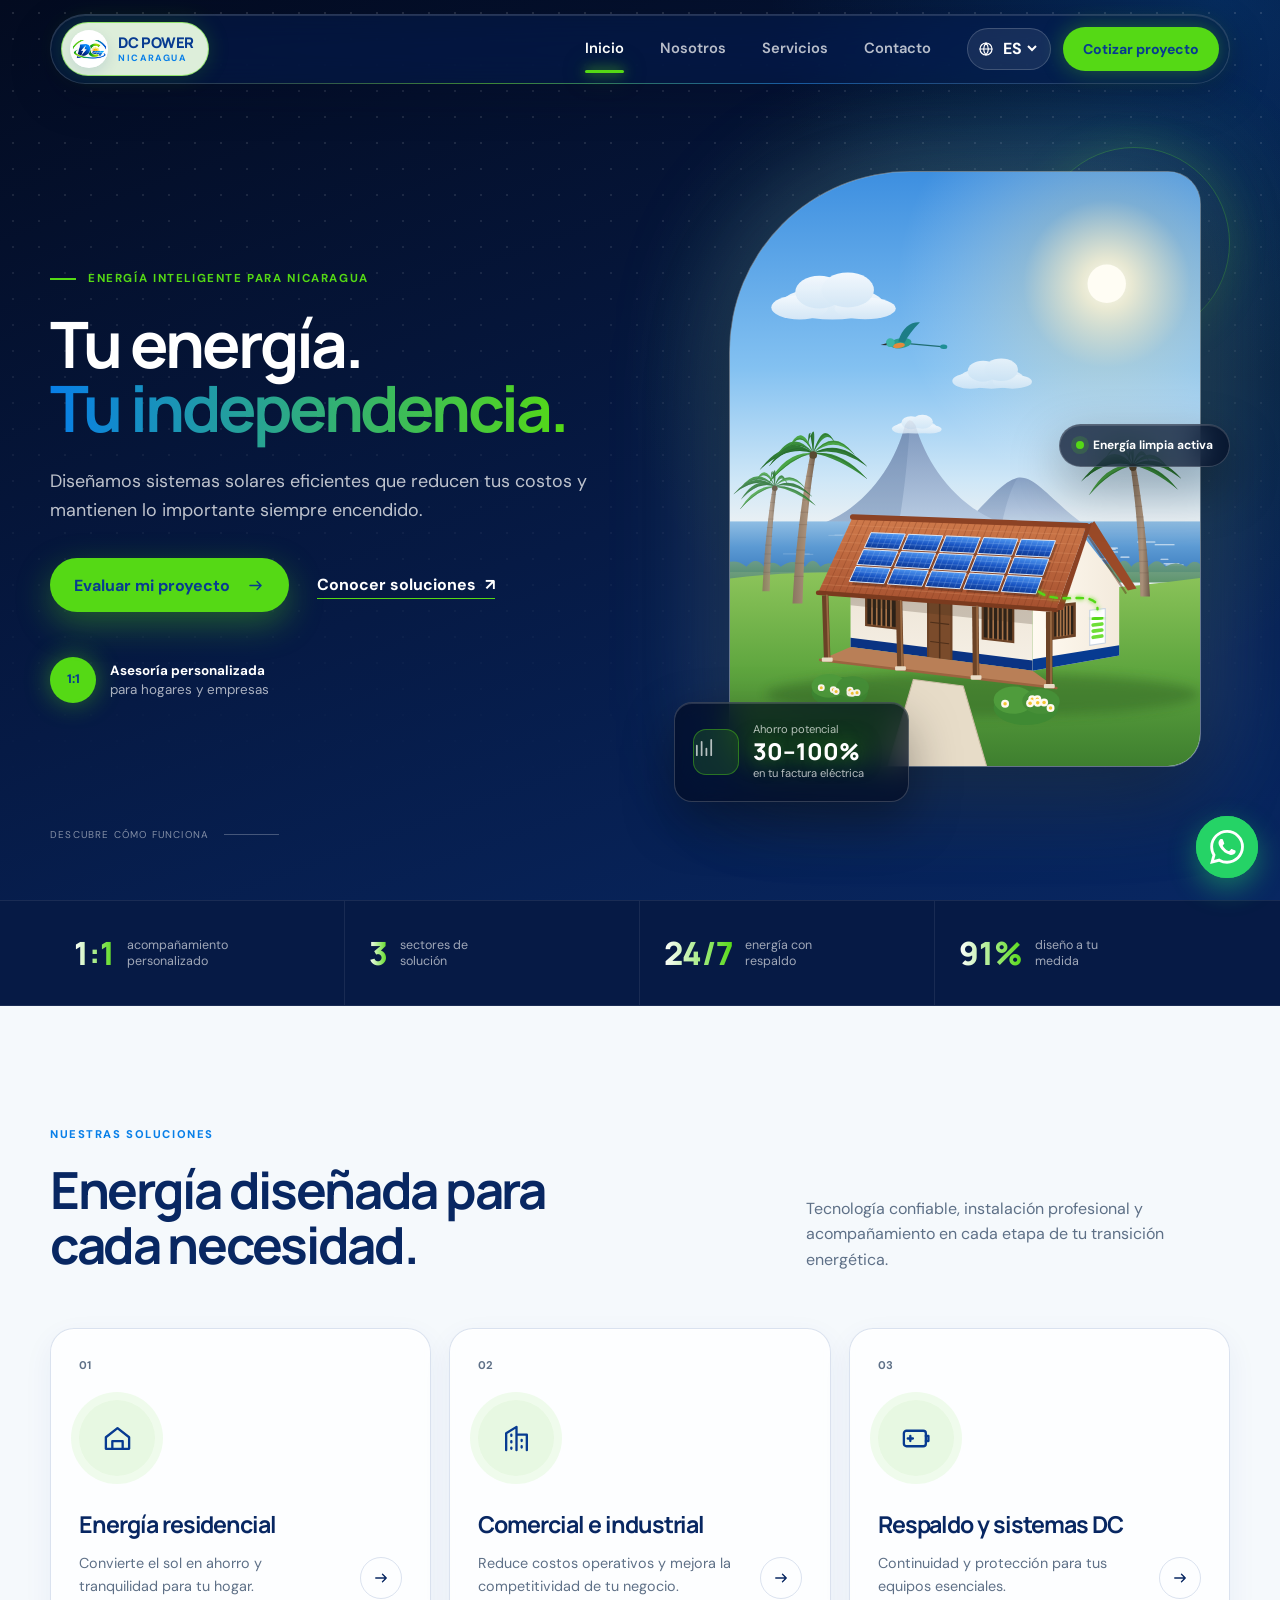
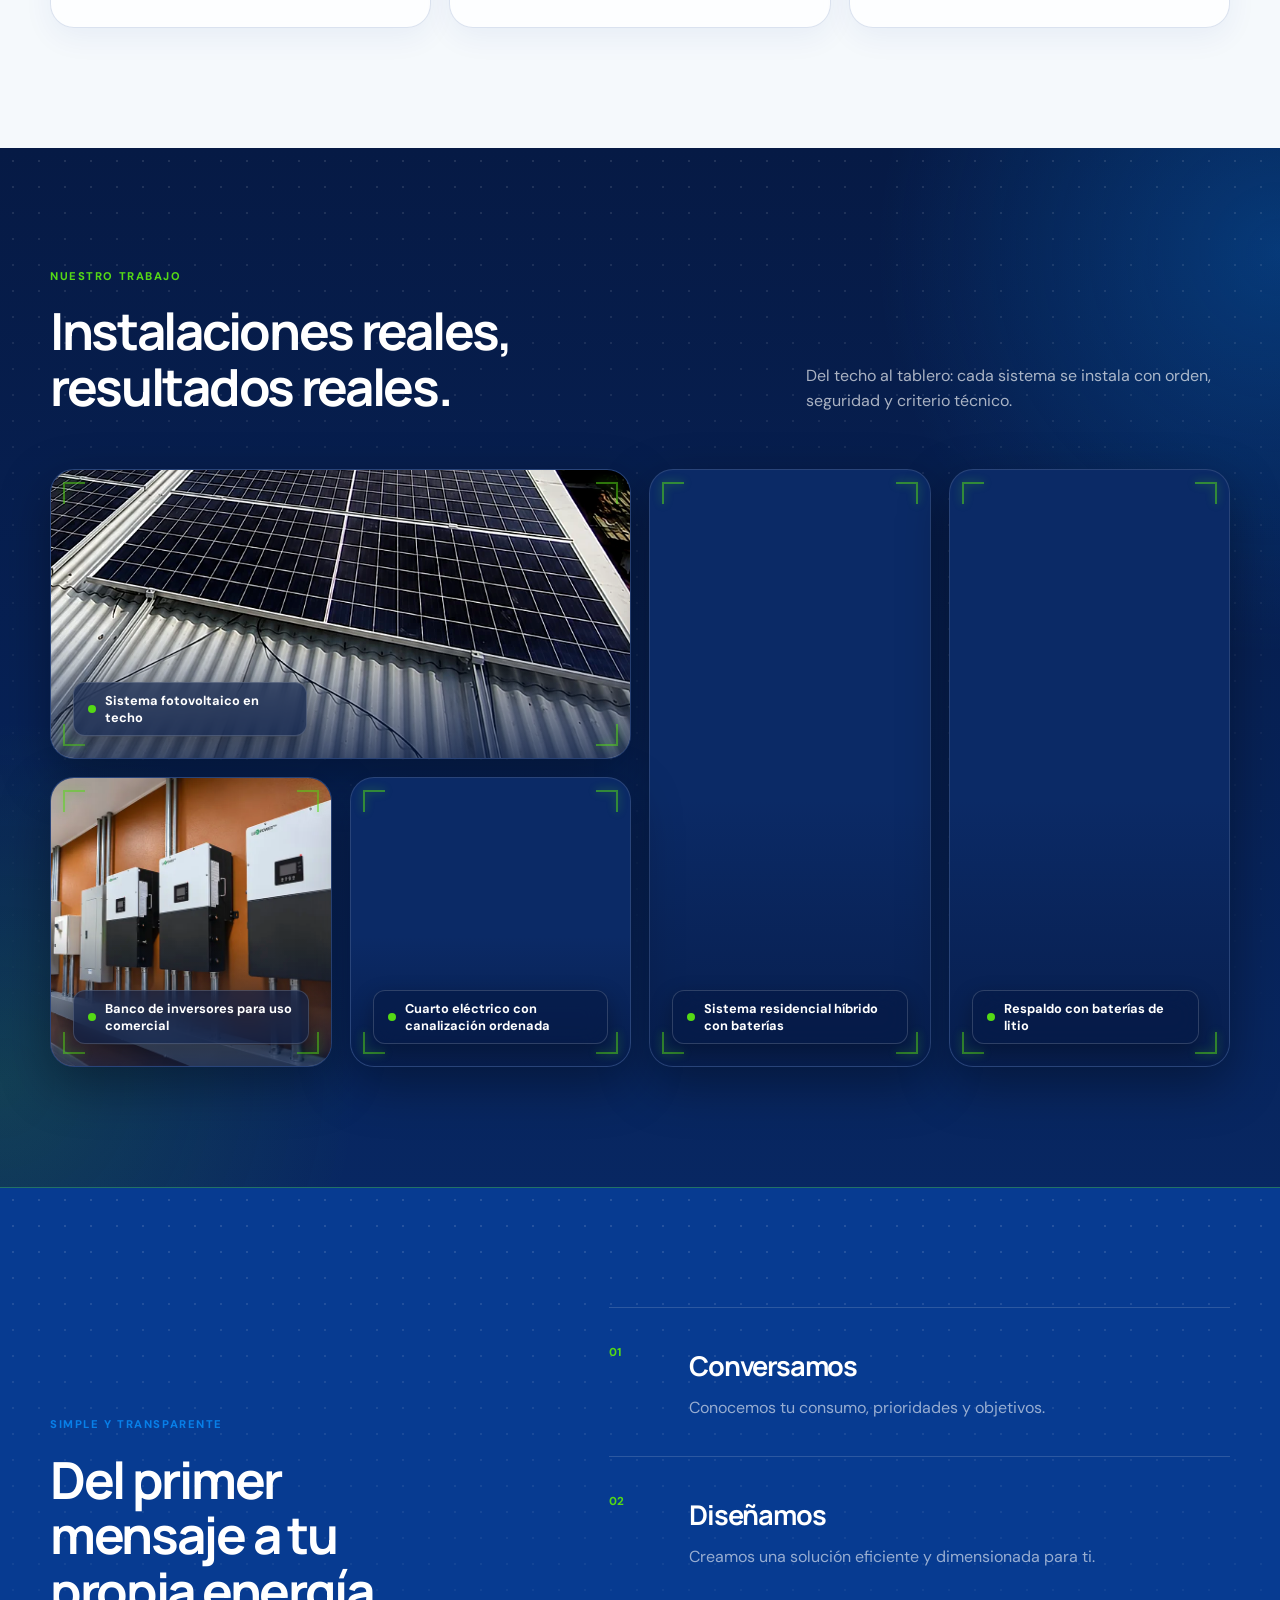
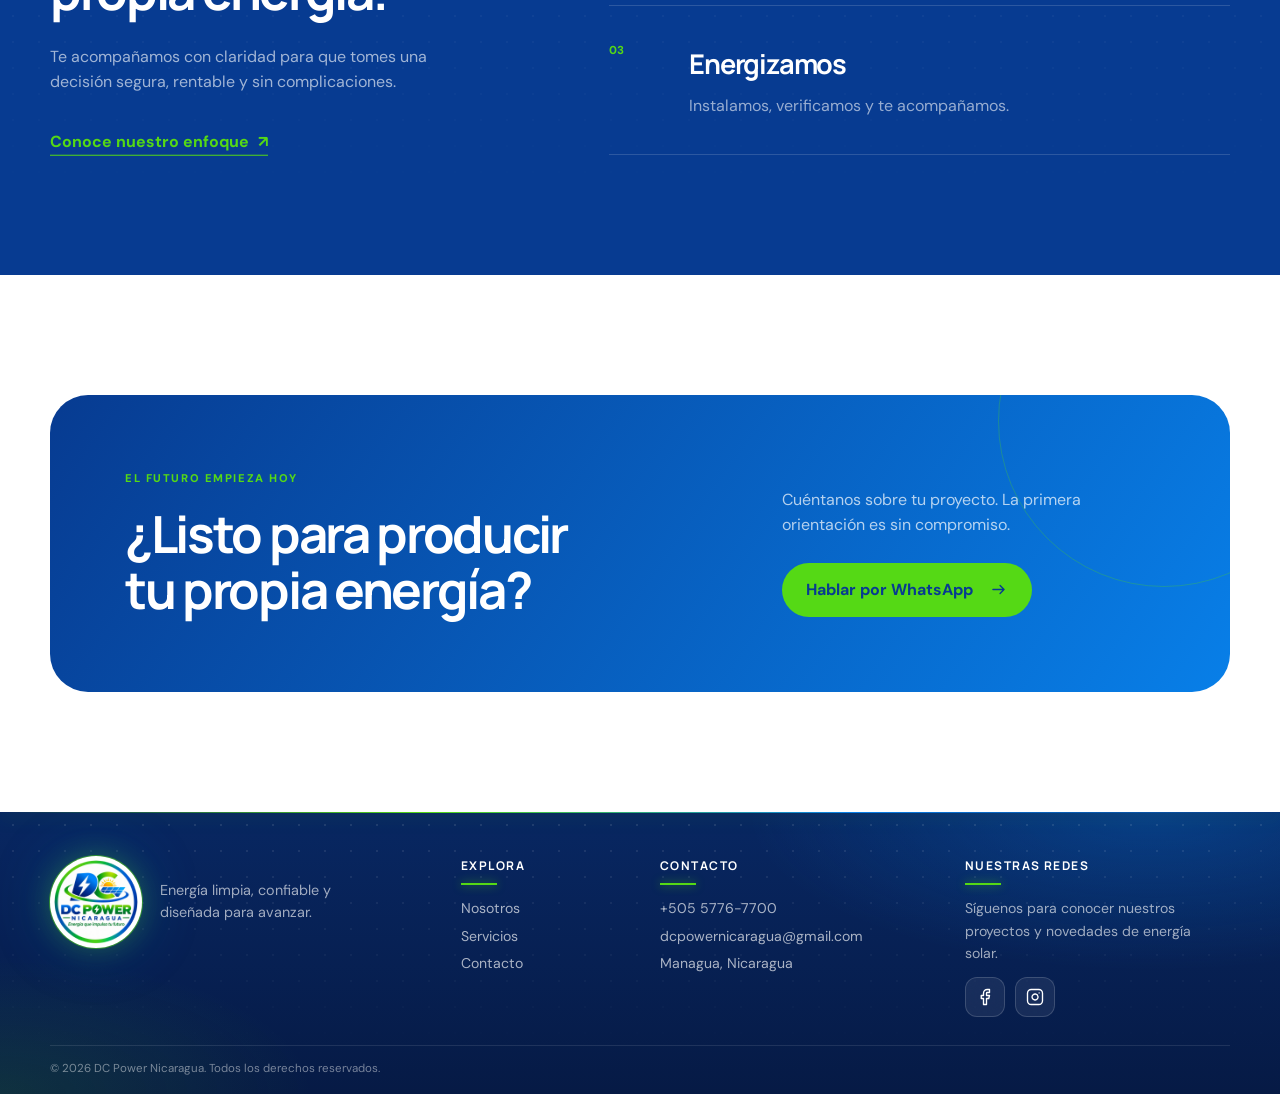
==== commit 5d103baa: "Portada: ilustración con identidad nicaragüense Casa colonial con techo de teja, corredor con pilare" ====
--- a/index.html
+++ b/index.html
@@ -9,8 +9,8 @@
     <link rel="preconnect" href="https://fonts.googleapis.com" />
     <link rel="preconnect" href="https://fonts.gstatic.com" crossorigin />
     <link href="https://fonts.googleapis.com/css2?family=DM+Sans:wght@400;500;600;700&family=Manrope:wght@500;600;700;800&display=swap" rel="stylesheet" />
-    <link rel="stylesheet" href="styles.css?v=20261118d" />
-    <script type="module" src="main.js?v=20261118d"></script>
+    <link rel="stylesheet" href="styles.css?v=20261118e" />
+    <script type="module" src="main.js?v=20261118e"></script>
   </head>
   <body>
     <header class="site-header">
@@ -69,75 +69,222 @@
             </div>
           </div>
           <div class="hero-visual reveal">
-            <div class="hero-photo hero-photo-art" role="img" aria-label="Ilustración de una casa con paneles solares en un día soleado, cargando su batería">
+            <div class="hero-photo hero-photo-art" role="img" aria-label="Ilustración de una casa colonial nicaragüense con paneles solares en el techo, frente al lago y los volcanes de Ometepe en un día soleado">
               <svg class="hero-art" viewBox="0 0 540 680" preserveAspectRatio="xMidYMid slice" aria-hidden="true" focusable="false">
-                <defs>
-                  <linearGradient id="hd-sky" x1="0" y1="0" x2="0" y2="1"><stop offset="0" stop-color="#3fa2f5"/><stop offset=".45" stop-color="#8fd0ff"/><stop offset=".72" stop-color="#d8f0ff"/><stop offset="1" stop-color="#f2fbff"/></linearGradient>
-                  <radialGradient id="hd-halo" cx="0" cy="0" r="1" gradientUnits="userSpaceOnUse" gradientTransform="translate(420 118) scale(190)"><stop offset="0" stop-color="#fffbe0" stop-opacity=".95"/><stop offset=".35" stop-color="#fff3b8" stop-opacity=".45"/><stop offset="1" stop-color="#ffffff" stop-opacity="0"/></radialGradient>
-                  <radialGradient id="hd-sun" cx=".45" cy=".4" r=".65"><stop offset="0" stop-color="#ffffff"/><stop offset=".45" stop-color="#fff4b8"/><stop offset="1" stop-color="#ffd23f"/></radialGradient>
-                  <linearGradient id="hd-volcano" x1="0" y1="0" x2="0" y2="1"><stop offset="0" stop-color="#7fb2de"/><stop offset="1" stop-color="#b9daf3"/></linearGradient>
-                  <linearGradient id="hd-hill1" x1="0" y1="0" x2="0" y2="1"><stop offset="0" stop-color="#a9e58a"/><stop offset="1" stop-color="#c9f0b3"/></linearGradient>
-                  <linearGradient id="hd-ground" x1="0" y1="0" x2="0" y2="1"><stop offset="0" stop-color="#8fdc63"/><stop offset="1" stop-color="#5cc532"/></linearGradient>
-                  <linearGradient id="hd-panel" x1="0" y1="1" x2="0" y2="0"><stop offset="0" stop-color="#0b3a9c"/><stop offset=".6" stop-color="#1f62d6"/><stop offset="1" stop-color="#3b86f0"/></linearGradient>
-                  <linearGradient id="hd-wall" x1="0" y1="0" x2="1" y2="0"><stop offset="0" stop-color="#ffffff"/><stop offset="1" stop-color="#eaf2fb"/></linearGradient>
-                  <linearGradient id="hd-glint" x1="0" y1="0" x2="1" y2="0"><stop offset="0" stop-color="#ffffff" stop-opacity="0"/><stop offset=".5" stop-color="#ffffff" stop-opacity=".75"/><stop offset="1" stop-color="#ffffff" stop-opacity="0"/></linearGradient>
-                  <clipPath id="hd-roofclip"><polygon points="186,423 394,423 350,345 230,345"/></clipPath>
-                  <filter id="hd-soft" x="-40%" y="-40%" width="180%" height="180%"><feGaussianBlur stdDeviation="6"/></filter>
-                  <filter id="hd-glow" x="-50%" y="-50%" width="200%" height="200%"><feGaussianBlur stdDeviation="2.5" result="b"/><feMerge><feMergeNode in="b"/><feMergeNode in="SourceGraphic"/></feMerge></filter>
-                </defs>
-                <!-- cielo y sol -->
-                <rect width="540" height="680" fill="url(#hd-sky)"/>
-                <circle cx="420" cy="118" r="190" fill="url(#hd-halo)"/>
-                <circle class="hd-ring" cx="420" cy="118" r="78" fill="none" stroke="#ffffff" stroke-opacity=".7" stroke-width="2" stroke-dasharray="2 12" stroke-linecap="round"/>
-                <circle class="hd-sun" cx="420" cy="118" r="46" fill="url(#hd-sun)"/>
-                <!-- nubes -->
-                <g class="hd-cloud" fill="#ffffff" opacity=".95">
-                  <ellipse cx="120" cy="150" rx="52" ry="20"/><circle cx="98" cy="140" r="22"/><circle cx="130" cy="128" r="28"/><circle cx="158" cy="142" r="18"/>
-                </g>
-                <g class="hd-cloud hd-cloud-2" fill="#ffffff" opacity=".85">
-                  <ellipse cx="290" cy="232" rx="40" ry="14"/><circle cx="276" cy="224" r="16"/><circle cx="300" cy="216" r="20"/>
-                </g>
-                <!-- volcán y colinas -->
-                <path d="M-10 470 L118 318 Q128 306 140 316 L300 470 Z" fill="url(#hd-volcano)"/>
-                <path d="M104 336 L118 318 Q128 306 140 316 L154 330 Q140 340 128 332 Q116 344 104 336 Z" fill="#e4f1fb"/>
-                <path d="M200 470 Q300 400 420 430 Q490 445 560 420 V480 H200 Z" fill="#b6dcf5" opacity=".7"/>
-                <path d="M-20 480 Q90 430 220 458 Q340 486 560 444 V520 H-20 Z" fill="url(#hd-hill1)"/>
-                <rect y="488" width="540" height="192" fill="url(#hd-ground)"/>
-                <!-- rayos de sol hacia los paneles -->
-                <g class="hd-rays" stroke="#fff6c9" stroke-width="2.4" stroke-linecap="round" stroke-dasharray="2 13" fill="none" opacity=".95">
-                  <path d="M392 150 L320 352"/><path d="M406 160 L362 372"/><path d="M380 140 L272 350"/>
-                </g>
-                <!-- árbol -->
-                <rect x="96" y="470" width="12" height="80" rx="4" fill="#7a5a3a"/>
-                <circle cx="102" cy="452" r="40" fill="#3fb80f"/><circle cx="76" cy="470" r="26" fill="#55d915"/><circle cx="128" cy="468" r="28" fill="#4cc814"/><circle cx="104" cy="430" r="24" fill="#6fe23a"/>
-                <!-- sombra de la casa -->
-                <ellipse cx="300" cy="566" rx="190" ry="16" fill="#2f8f12" opacity=".35" filter="url(#hd-soft)"/>
-                <!-- casa -->
-                <rect x="172" y="430" width="236" height="132" fill="url(#hd-wall)"/>
-                <polygon points="150,432 430,432 360,338 220,338" fill="#d5dfeb"/>
-                <rect x="144" y="428" width="292" height="12" rx="3" fill="#073b91"/>
-                <!-- paneles en el techo -->
-                <g fill="url(#hd-panel)" stroke="#ffffff" stroke-width="1.4" stroke-linejoin="round"><polygon points="192.1,420.3 234.3,420.3 240.6,399.7 203.1,399.7"/><polygon points="243.3,420.3 285.5,420.3 286.0,399.7 248.6,399.7"/><polygon points="294.5,420.3 336.7,420.3 331.4,399.7 294.0,399.7"/><polygon points="345.7,420.3 387.9,420.3 376.9,399.7 339.4,399.7"/><polygon points="206.1,394.3 242.2,394.3 248.5,373.7 217.1,373.7"/><polygon points="250.0,394.3 286.1,394.3 286.6,373.7 255.2,373.7"/><polygon points="293.9,394.3 330.0,394.3 324.8,373.7 293.4,373.7"/><polygon points="337.8,394.3 373.9,394.3 362.9,373.7 331.5,373.7"/><polygon points="220.1,368.3 250.2,368.3 256.5,347.7 231.2,347.7"/><polygon points="256.7,368.3 286.8,368.3 287.3,347.7 261.9,347.7"/><polygon points="293.2,368.3 323.3,368.3 318.1,347.7 292.7,347.7"/><polygon points="329.8,368.3 359.9,368.3 348.8,347.7 323.5,347.7"/></g>
-                <path d="M202.6 420.3L212.5 399.7M213.2 420.3L221.8 399.7M223.7 420.3L231.2 399.7M195.7 413.4L236.4 413.4M199.4 406.6L238.5 406.6M253.8 420.3L257.9 399.7M264.4 420.3L267.3 399.7M274.9 420.3L276.6 399.7M245.0 413.4L285.7 413.4M246.8 406.6L285.8 406.6M305.1 420.3L303.4 399.7M315.6 420.3L312.7 399.7M326.2 420.3L322.1 399.7M294.3 413.4L335.0 413.4M294.2 406.6L333.2 406.6M356.3 420.3L348.8 399.7M366.8 420.3L358.2 399.7M377.4 420.3L367.5 399.7M343.6 413.4L384.3 413.4M341.5 406.6L380.6 406.6M215.1 394.3L225.0 373.7M224.2 394.3L232.8 373.7M233.2 394.3L240.7 373.7M209.8 387.4L244.3 387.4M213.5 380.6L246.4 380.6M259.0 394.3L263.1 373.7M268.1 394.3L270.9 373.7M277.1 394.3L278.8 373.7M251.7 387.4L286.3 387.4M253.5 380.6L286.5 380.6M302.9 394.3L301.2 373.7M311.9 394.3L309.1 373.7M321.0 394.3L316.9 373.7M293.7 387.4L328.3 387.4M293.5 380.6L326.5 380.6M346.8 394.3L339.3 373.7M355.8 394.3L347.2 373.7M364.9 394.3L355.0 373.7M335.7 387.4L370.2 387.4M333.6 380.6L366.5 380.6M227.6 368.3L237.5 347.7M235.2 368.3L243.8 347.7M242.7 368.3L250.2 347.7M223.8 361.4L252.3 361.4M227.5 354.6L254.4 354.6M264.2 368.3L268.3 347.7M271.7 368.3L274.6 347.7M279.3 368.3L281.0 347.7M258.4 361.4L287.0 361.4M260.2 354.6L287.1 354.6M300.7 368.3L299.0 347.7M308.3 368.3L305.4 347.7M315.8 368.3L311.7 347.7M293.0 361.4L321.6 361.4M292.9 354.6L319.8 354.6M337.3 368.3L329.8 347.7M344.8 368.3L336.2 347.7M352.4 368.3L342.5 347.7M327.7 361.4L356.2 361.4M325.6 354.6L352.5 354.6" stroke="#bfe0ff" stroke-opacity=".45" stroke-width=".8" fill="none"/>
-                <g clip-path="url(#hd-roofclip)"><polygon class="hd-glint" points="120,440 160,440 210,330 170,330" fill="url(#hd-glint)"/></g>
-                <!-- ventanas y puerta -->
-                <g class="hd-window"><rect x="196" y="458" width="56" height="46" rx="5" fill="#e7f8e2" stroke="#073b91" stroke-width="3"/><path d="M224 458v46M196 481h56" stroke="#073b91" stroke-width="2.5"/></g>
-                <g class="hd-window" style="animation-delay:.6s"><rect x="330" y="458" width="56" height="46" rx="5" fill="#e7f8e2" stroke="#073b91" stroke-width="3"/><path d="M358 458v46M330 481h56" stroke="#073b91" stroke-width="2.5"/></g>
-                <rect x="268" y="476" width="46" height="86" rx="5" fill="#073b91"/>
-                <circle cx="304" cy="522" r="3.5" fill="#55d915"/>
-                <path d="M268 562 H314 L338 680 H244 Z" fill="#f4f8fc" opacity=".9"/>
-                <!-- batería -->
-                <g transform="translate(424 488)">
-                  <rect width="50" height="74" rx="9" fill="#ffffff" stroke="#073b91" stroke-width="3"/>
-                  <rect class="hd-bar" x="12" y="50" width="26" height="12" rx="3" fill="#55d915"/>
-                  <rect class="hd-bar" x="12" y="34" width="26" height="12" rx="3" fill="#55d915" style="animation-delay:.4s"/>
-                  <rect class="hd-bar" x="12" y="18" width="26" height="12" rx="3" fill="#55d915" style="animation-delay:.8s"/>
-                  <circle cx="25" cy="9" r="3" fill="#55d915"/>
-                </g>
-                <!-- flujo de energía -->
-                <path class="hd-flow" d="M396 424 C 440 428 449 450 449 486" fill="none" stroke="#55d915" stroke-width="4" stroke-linecap="round" stroke-dasharray="9 8" filter="url(#hd-glow)"/>
-                <path class="hd-flow" d="M424 528 H 410" fill="none" stroke="#55d915" stroke-width="4" stroke-linecap="round" stroke-dasharray="6 6" filter="url(#hd-glow)"/>
-              </svg>
+<defs>
+  <linearGradient id="nk-sky" x1="0" y1="0" x2="0" y2="1"><stop offset="0" stop-color="#3d8fe0"/><stop offset=".33" stop-color="#83c1f1"/><stop offset=".52" stop-color="#cfe7f7"/><stop offset=".59" stop-color="#e9f0f4"/></linearGradient>
+  <radialGradient id="nk-sunglow" cx="0" cy="0" r="1" gradientUnits="userSpaceOnUse" gradientTransform="translate(432 128) scale(240)"><stop offset="0" stop-color="#fffdf2" stop-opacity="1"/><stop offset=".12" stop-color="#fff3cf" stop-opacity=".85"/><stop offset=".4" stop-color="#ffe9b0" stop-opacity=".28"/><stop offset="1" stop-color="#ffffff" stop-opacity="0"/></radialGradient>
+  <linearGradient id="nk-beam" x1="0" y1="0" x2="0" y2="1"><stop offset="0" stop-color="#fff8dc" stop-opacity=".55"/><stop offset="1" stop-color="#fff8dc" stop-opacity="0"/></linearGradient>
+  <linearGradient id="nk-cloud" x1="0" y1="0" x2="0" y2="1"><stop offset="0" stop-color="#ffffff"/><stop offset="1" stop-color="#dcebf7"/></linearGradient>
+  <linearGradient id="nk-volc" x1="0" y1="0" x2="0" y2="1"><stop offset="0" stop-color="#7d97bd"/><stop offset="1" stop-color="#b8cbe2"/></linearGradient>
+  <linearGradient id="nk-volc-shade" x1="0" y1="0" x2="1" y2="0"><stop offset="0" stop-color="#5f7aa3" stop-opacity=".55"/><stop offset="1" stop-color="#5f7aa3" stop-opacity="0"/></linearGradient>
+  <linearGradient id="nk-lake" x1="0" y1="0" x2="0" y2="1"><stop offset="0" stop-color="#8fbde3"/><stop offset=".5" stop-color="#5c9ad3"/><stop offset="1" stop-color="#3f80c2"/></linearGradient>
+  <linearGradient id="nk-shore" x1="0" y1="0" x2="0" y2="1"><stop offset="0" stop-color="#6f9d82"/><stop offset="1" stop-color="#4f8a5f"/></linearGradient>
+  <linearGradient id="nk-lawn" x1="0" y1="0" x2="0" y2="1"><stop offset="0" stop-color="#8cc45a"/><stop offset=".5" stop-color="#5fa63f"/><stop offset="1" stop-color="#3e7f2f"/></linearGradient>
+  <linearGradient id="nk-tile" x1="0" y1="1" x2="0" y2="0"><stop offset="0" stop-color="#a5502f"/><stop offset="1" stop-color="#cf7a4b"/></linearGradient>
+  <linearGradient id="nk-panel" x1="0" y1="1" x2=".3" y2="0"><stop offset="0" stop-color="#0a2f80"/><stop offset=".55" stop-color="#1a56c4"/><stop offset="1" stop-color="#4c93ee"/></linearGradient>
+  <linearGradient id="nk-wall" x1="0" y1="0" x2="0" y2="1"><stop offset="0" stop-color="#d9cfbf"/><stop offset=".35" stop-color="#efe7da"/><stop offset="1" stop-color="#f6f0e6"/></linearGradient>
+  <linearGradient id="nk-side" x1="0" y1="0" x2="1" y2="0"><stop offset="0" stop-color="#fffaf1"/><stop offset="1" stop-color="#f3eadc"/></linearGradient>
+  <linearGradient id="nk-glint" x1="0" y1="0" x2="1" y2="0"><stop offset="0" stop-color="#ffffff" stop-opacity="0"/><stop offset=".5" stop-color="#ffffff" stop-opacity=".7"/><stop offset="1" stop-color="#ffffff" stop-opacity="0"/></linearGradient>
+  <linearGradient id="nk-trunk" x1="0" y1="0" x2="1" y2="0"><stop offset="0" stop-color="#8a7560"/><stop offset=".6" stop-color="#a99079"/><stop offset="1" stop-color="#6e5c4b"/></linearGradient>
+  <filter id="nk-haze"><feGaussianBlur stdDeviation=".45"/></filter>
+  <filter id="nk-soft" x="-30%" y="-30%" width="160%" height="160%"><feGaussianBlur stdDeviation="5"/></filter>
+  <filter id="nk-fg" x="-20%" y="-20%" width="140%" height="140%"><feGaussianBlur stdDeviation="2.4"/></filter>
+  <filter id="nk-glow" x="-80%" y="-80%" width="260%" height="260%"><feGaussianBlur stdDeviation="2.2" result="b"/><feMerge><feMergeNode in="b"/><feMergeNode in="SourceGraphic"/></feMerge></filter>
+  <clipPath id="nk-panelclip"><polygon points="165.1,488.3 340.5,500.0 359.3,449.1 185.9,441.5"/></clipPath>
+</defs>
+<rect width="540" height="680" fill="url(#nk-sky)"/>
+<circle cx="432" cy="128" r="240" fill="url(#nk-sunglow)"/>
+<circle class="nk-sun" cx="432" cy="128" r="22" fill="#fffdf4"/>
+<g class="nk-cloud" opacity="0.92" fill="url(#nk-cloud)"><ellipse cx="118.0" cy="150.0" rx="57.5" ry="18.8"/><ellipse cx="80.5" cy="155.0" rx="32.5" ry="13.8"/><ellipse cx="155.5" cy="156.2" rx="35.0" ry="12.5"/><ellipse cx="103.0" cy="137.5" rx="27.5" ry="18.8"/><ellipse cx="135.5" cy="135.0" rx="30.0" ry="20.0"/></g>
+<g class="nk-cloud nk-cloud-2" opacity="0.75" fill="url(#nk-cloud)"><ellipse cx="300.0" cy="236.0" rx="36.8" ry="12.0"/><ellipse cx="276.0" cy="239.2" rx="20.8" ry="8.8"/><ellipse cx="324.0" cy="240.0" rx="22.4" ry="8.0"/><ellipse cx="290.4" cy="228.0" rx="17.6" ry="12.0"/><ellipse cx="311.2" cy="226.4" rx="19.2" ry="12.8"/></g>
+<g class="nk-bird" transform="translate(196 196) rotate(-8) scale(1.15)">
+  <path d="M10 2 L40 9" stroke="#1f6d72" stroke-width="1.3" stroke-linecap="round"/>
+  <ellipse cx="42" cy="9.5" rx="3.6" ry="2.2" fill="#1f8f95" transform="rotate(14 42 9.5)"/>
+  <ellipse cx="0" cy="0" rx="11" ry="5" fill="#2a9d8f"/>
+  <ellipse cx="-2" cy="2" rx="6" ry="2.6" fill="#e48a3c"/>
+  <circle cx="-10" cy="-2" r="4.4" fill="#3bb3a5"/>
+  <path d="M-14 -2 L-20 -1 L-14 0 Z" fill="#2b2b2b"/>
+  <path class="nk-wing" d="M-2 -2 C 4 -16 14 -20 22 -18 C 14 -12 8 -6 4 0 Z" fill="#1d7d86"/>
+</g>
+<g filter="url(#nk-haze)">
+<path d="M268 402 C 292 384 308 356 330 350 C 350 347 366 374 404 402 Z" fill="url(#nk-volc)" opacity=".85"/>
+<path d="M268 402 C 292 384 308 356 330 350 C 322 362 316 384 312 402 Z" fill="#5f7aa3" opacity=".22"/>
+<path d="M108 402 C 158 382 190 334 201 290 Q 207 279 213 290 C 226 334 258 382 312 402 Z" fill="url(#nk-volc)"/>
+<path d="M108 402 C 158 382 190 334 201 290 Q 204 284 207 284 C 204 330 200 370 194 402 Z" fill="#5f7aa3" opacity=".3"/>
+</g>
+<g class="nk-cap" opacity="0.8" fill="url(#nk-cloud)"><ellipse cx="214.0" cy="292.0" rx="23.0" ry="7.5"/><ellipse cx="199.0" cy="294.0" rx="13.0" ry="5.5"/><ellipse cx="229.0" cy="294.5" rx="14.0" ry="5.0"/><ellipse cx="208.0" cy="287.0" rx="11.0" ry="7.5"/><ellipse cx="221.0" cy="286.0" rx="12.0" ry="8.0"/></g>
+<rect y="400" width="540" height="58" fill="url(#nk-lake)"/>
+<path class="nk-sparkle" d="M423.3 430.6h20.9" stroke="#ffffff" stroke-opacity=".75" stroke-width="1.2" stroke-linecap="round" style="animation-delay:-1.40s"/>
+<path class="nk-sparkle" d="M431.1 431.8h10.6" stroke="#ffffff" stroke-opacity=".75" stroke-width="1.2" stroke-linecap="round" style="animation-delay:-1.54s"/>
+<path class="nk-sparkle" d="M448.2 440.9h9.3" stroke="#ffffff" stroke-opacity=".75" stroke-width="1.2" stroke-linecap="round" style="animation-delay:-0.91s"/>
+<path class="nk-sparkle" d="M372.7 441.6h17.7" stroke="#ffffff" stroke-opacity=".75" stroke-width="1.2" stroke-linecap="round" style="animation-delay:-0.13s"/>
+<path class="nk-sparkle" d="M497.5 448.4h17.2" stroke="#ffffff" stroke-opacity=".75" stroke-width="1.2" stroke-linecap="round" style="animation-delay:-1.85s"/>
+<path class="nk-sparkle" d="M382.0 406.7h15.4" stroke="#ffffff" stroke-opacity=".75" stroke-width="1.2" stroke-linecap="round" style="animation-delay:-0.18s"/>
+<path class="nk-sparkle" d="M386.6 416.6h8.4" stroke="#ffffff" stroke-opacity=".75" stroke-width="1.2" stroke-linecap="round" style="animation-delay:-1.39s"/>
+<path class="nk-sparkle" d="M421.7 443.1h15.3" stroke="#ffffff" stroke-opacity=".75" stroke-width="1.2" stroke-linecap="round" style="animation-delay:-1.92s"/>
+<path class="nk-sparkle" d="M430.0 435.1h14.4" stroke="#ffffff" stroke-opacity=".75" stroke-width="1.2" stroke-linecap="round" style="animation-delay:-0.83s"/>
+<path class="nk-sparkle" d="M499.7 449.8h19.8" stroke="#ffffff" stroke-opacity=".75" stroke-width="1.2" stroke-linecap="round" style="animation-delay:-2.12s"/>
+<path class="nk-sparkle" d="M404.1 416.1h12.0" stroke="#ffffff" stroke-opacity=".75" stroke-width="1.2" stroke-linecap="round" style="animation-delay:-0.21s"/>
+<path class="nk-sparkle" d="M467.3 423.6h19.9" stroke="#ffffff" stroke-opacity=".75" stroke-width="1.2" stroke-linecap="round" style="animation-delay:-1.16s"/>
+<path class="nk-sparkle" d="M494.1 443.3h8.0" stroke="#ffffff" stroke-opacity=".75" stroke-width="1.2" stroke-linecap="round" style="animation-delay:-0.63s"/>
+<path class="nk-sparkle" d="M487.4 426.7h21.7" stroke="#ffffff" stroke-opacity=".75" stroke-width="1.2" stroke-linecap="round" style="animation-delay:-1.19s"/>
+<path d="M61.9 437.2h29.6" stroke="#ffffff" stroke-opacity=".22" stroke-width="1"/>
+<path d="M120.9 415.5h20.7" stroke="#ffffff" stroke-opacity=".22" stroke-width="1"/>
+<path d="M329.2 442.3h16.4" stroke="#ffffff" stroke-opacity=".22" stroke-width="1"/>
+<path d="M113.9 416.0h15.2" stroke="#ffffff" stroke-opacity=".22" stroke-width="1"/>
+<path d="M279.1 419.1h25.2" stroke="#ffffff" stroke-opacity=".22" stroke-width="1"/>
+<path d="M174.2 419.6h28.6" stroke="#ffffff" stroke-opacity=".22" stroke-width="1"/>
+<path d="M79.3 437.7h16.3" stroke="#ffffff" stroke-opacity=".22" stroke-width="1"/>
+<path d="M166.2 420.5h19.4" stroke="#ffffff" stroke-opacity=".22" stroke-width="1"/>
+<path d="M-10 470 L-10 452 Q 4.8 439.6 19.6 452 Q 29.7 438.9 39.9 452 Q 49.3 442.8 58.8 452 Q 72.8 440.9 86.8 452 Q 95.5 438.1 104.2 452 Q 113.7 443.9 123.2 452 Q 136.6 443.4 150.0 452 Q 160.0 445.4 170.1 452 Q 178.7 441.3 187.4 452 Q 197.1 441.2 206.8 452 Q 217.4 442.4 228.0 452 Q 242.7 442.1 257.4 452 Q 269.4 439.1 281.5 452 Q 290.7 444.8 300.0 452 Q 314.4 439.5 328.7 452 Q 338.5 444.5 348.2 452 Q 361.4 438.5 374.6 452 Q 384.0 438.4 393.3 452 Q 407.5 441.2 421.7 452 Q 432.6 445.2 443.6 452 Q 451.9 438.3 460.1 452 Q 469.8 440.4 479.5 452 Q 489.3 439.4 499.1 452 Q 511.2 443.7 523.4 452 Q 532.6 440.2 541.9 452 Q 550.3 444.2 558.8 452 Q 570.7 439.2 582.7 452 L560 470 Z" fill="url(#nk-shore)" opacity=".9"/>
+<path d="M-20 468 C 90 452 210 458 300 470 C 400 484 470 474 560 462 L560 680 L-20 680 Z" fill="url(#nk-lawn)"/>
+<g opacity="1.0"><polygon points="470.5,486.0 470.2,472.4 469.8,458.9 469.2,445.7 468.6,432.7 467.8,419.9 466.9,407.2 465.9,394.9 464.8,382.7 463.5,370.7 462.1,358.9 460.7,347.4 459.1,336.0 464.9,336.0 467.0,347.4 468.9,358.9 470.6,370.7 472.3,382.7 473.9,394.9 475.3,407.2 476.6,419.9 477.8,432.7 478.9,445.7 479.9,458.9 480.7,472.4 481.5,486.0" fill="url(#nk-trunk)"/><path d="M469.8 458.9h10.1" stroke="#5f4e3f" stroke-opacity=".35" stroke-width=".8"/><path d="M469.2 445.7h9.7" stroke="#5f4e3f" stroke-opacity=".35" stroke-width=".8"/><path d="M468.6 432.7h9.2" stroke="#5f4e3f" stroke-opacity=".35" stroke-width=".8"/><path d="M467.8 419.9h8.8" stroke="#5f4e3f" stroke-opacity=".35" stroke-width=".8"/><path d="M466.9 407.2h8.4" stroke="#5f4e3f" stroke-opacity=".35" stroke-width=".8"/><path d="M465.9 394.9h8.0" stroke="#5f4e3f" stroke-opacity=".35" stroke-width=".8"/><path d="M464.8 382.7h7.6" stroke="#5f4e3f" stroke-opacity=".35" stroke-width=".8"/><path d="M463.5 370.7h7.1" stroke="#5f4e3f" stroke-opacity=".35" stroke-width=".8"/><path d="M462.1 358.9h6.7" stroke="#5f4e3f" stroke-opacity=".35" stroke-width=".8"/><path d="M460.7 347.4h6.3" stroke="#5f4e3f" stroke-opacity=".35" stroke-width=".8"/><path d="M462.0 336.0 Q 430.6 317.5 403.5 353.4 Q 433.4 326.7 462.0 336.0 Z" fill="#2e7a35"/><path d="M462.0 336.0 Q 432.7 324.5 403.5 353.4" stroke="#1f5a27" stroke-width=".8" fill="none" opacity=".6"/><path d="M462.0 336.0 Q 438.7 306.8 417.3 341.9 Q 440.0 316.3 462.0 336.0 Z" fill="#3a8f3d"/><path d="M462.0 336.0 Q 439.7 314.1 417.3 341.9" stroke="#1f5a27" stroke-width=".8" fill="none" opacity=".6"/><path d="M462.0 336.0 Q 447.7 294.9 430.1 328.7 Q 445.5 304.2 462.0 336.0 Z" fill="#4aa646"/><path d="M462.0 336.0 Q 446.0 302.0 430.1 328.7" stroke="#1f5a27" stroke-width=".8" fill="none" opacity=".6"/><path d="M462.0 336.0 Q 465.5 298.7 457.3 329.8 Q 457.9 304.4 462.0 336.0 Z" fill="#2e7a35"/><path d="M462.0 336.0 Q 459.7 303.1 457.3 329.8" stroke="#1f5a27" stroke-width=".8" fill="none" opacity=".6"/><path d="M462.0 336.0 Q 472.5 313.5 481.0 333.3 Q 471.2 304.0 462.0 336.0 Z" fill="#3a8f3d"/><path d="M462.0 336.0 Q 471.5 306.2 481.0 333.3" stroke="#1f5a27" stroke-width=".8" fill="none" opacity=".6"/><path d="M462.0 336.0 Q 481.6 318.8 502.4 339.1 Q 482.4 309.3 462.0 336.0 Z" fill="#4aa646"/><path d="M462.0 336.0 Q 482.2 311.5 502.4 339.1" stroke="#1f5a27" stroke-width=".8" fill="none" opacity=".6"/><path d="M462.0 336.0 Q 487.5 329.0 516.7 350.5 Q 489.9 319.7 462.0 336.0 Z" fill="#2e7a35"/><path d="M462.0 336.0 Q 489.4 321.9 516.7 350.5" stroke="#1f5a27" stroke-width=".8" fill="none" opacity=".6"/><path d="M462.0 336.0 Q 483.9 339.8 512.8 363.0 Q 488.4 331.3 462.0 336.0 Z" fill="#3a8f3d"/><path d="M462.0 336.0 Q 487.4 333.3 512.8 363.0" stroke="#1f5a27" stroke-width=".8" fill="none" opacity=".6"/><path d="M462.0 336.0 Q 433.0 332.6 412.2 369.1 Q 438.3 340.6 462.0 336.0 Z" fill="#4aa646"/><path d="M462.0 336.0 Q 437.1 338.8 412.2 369.1" stroke="#1f5a27" stroke-width=".8" fill="none" opacity=".6"/><path d="M462.0 336.0 Q 434.1 313.0 409.5 348.6 Q 436.3 322.3 462.0 336.0 Z" fill="#2e7a35"/><path d="M462.0 336.0 Q 435.8 320.2 409.5 348.6" stroke="#1f5a27" stroke-width=".8" fill="none" opacity=".6"/><circle cx="462.0" cy="338.0" r="4.2" fill="#5a4a32"/></g>
+<g opacity="1.0"><polygon points="72.3,494.0 73.2,478.4 74.2,462.9 75.4,447.8 76.8,432.8 78.3,418.2 79.9,403.7 81.7,389.5 83.6,375.5 85.7,361.8 88.0,348.3 90.4,335.0 92.9,322.0 99.1,322.0 97.0,335.0 95.0,348.3 93.2,361.8 91.6,375.5 90.1,389.5 88.7,403.7 87.5,418.2 86.4,432.8 85.5,447.8 84.8,462.9 84.2,478.4 83.7,494.0" fill="url(#nk-trunk)"/><path d="M74.2 462.9h10.6" stroke="#5f4e3f" stroke-opacity=".35" stroke-width=".8"/><path d="M75.4 447.8h10.1" stroke="#5f4e3f" stroke-opacity=".35" stroke-width=".8"/><path d="M76.8 432.8h9.7" stroke="#5f4e3f" stroke-opacity=".35" stroke-width=".8"/><path d="M78.3 418.2h9.2" stroke="#5f4e3f" stroke-opacity=".35" stroke-width=".8"/><path d="M79.9 403.7h8.8" stroke="#5f4e3f" stroke-opacity=".35" stroke-width=".8"/><path d="M81.7 389.5h8.4" stroke="#5f4e3f" stroke-opacity=".35" stroke-width=".8"/><path d="M83.6 375.5h7.9" stroke="#5f4e3f" stroke-opacity=".35" stroke-width=".8"/><path d="M85.7 361.8h7.5" stroke="#5f4e3f" stroke-opacity=".35" stroke-width=".8"/><path d="M88.0 348.3h7.0" stroke="#5f4e3f" stroke-opacity=".35" stroke-width=".8"/><path d="M90.4 335.0h6.6" stroke="#5f4e3f" stroke-opacity=".35" stroke-width=".8"/><path d="M96.0 322.0 Q 63.4 302.7 35.3 340.3 Q 66.3 312.3 96.0 322.0 Z" fill="#2e7a35"/><path d="M96.0 322.0 Q 65.7 310.1 35.3 340.3" stroke="#1f5a27" stroke-width=".8" fill="none" opacity=".6"/><path d="M96.0 322.0 Q 72.4 292.1 51.1 328.9 Q 73.9 302.0 96.0 322.0 Z" fill="#3a8f3d"/><path d="M96.0 322.0 Q 73.5 299.7 51.1 328.9" stroke="#1f5a27" stroke-width=".8" fill="none" opacity=".6"/><path d="M96.0 322.0 Q 82.3 282.5 66.8 318.4 Q 81.1 292.4 96.0 322.0 Z" fill="#4aa646"/><path d="M96.0 322.0 Q 81.4 290.1 66.8 318.4" stroke="#1f5a27" stroke-width=".8" fill="none" opacity=".6"/><path d="M96.0 322.0 Q 100.1 279.0 90.2 309.8 Q 91.0 283.3 96.0 322.0 Z" fill="#2e7a35"/><path d="M96.0 322.0 Q 93.1 282.3 90.2 309.8" stroke="#1f5a27" stroke-width=".8" fill="none" opacity=".6"/><path d="M96.0 322.0 Q 111.6 291.0 121.4 311.6 Q 107.8 281.8 96.0 322.0 Z" fill="#3a8f3d"/><path d="M96.0 322.0 Q 108.7 283.9 121.4 311.6" stroke="#1f5a27" stroke-width=".8" fill="none" opacity=".6"/><path d="M96.0 322.0 Q 119.2 302.0 142.8 323.0 Q 119.4 292.0 96.0 322.0 Z" fill="#4aa646"/><path d="M96.0 322.0 Q 119.4 294.4 142.8 323.0" stroke="#1f5a27" stroke-width=".8" fill="none" opacity=".6"/><path d="M96.0 322.0 Q 124.7 314.1 157.0 336.6 Q 127.0 304.4 96.0 322.0 Z" fill="#2e7a35"/><path d="M96.0 322.0 Q 126.5 306.7 157.0 336.6" stroke="#1f5a27" stroke-width=".8" fill="none" opacity=".6"/><path d="M96.0 322.0 Q 123.3 326.7 157.2 350.9 Q 127.6 317.6 96.0 322.0 Z" fill="#3a8f3d"/><path d="M96.0 322.0 Q 126.6 319.7 157.2 350.9" stroke="#1f5a27" stroke-width=".8" fill="none" opacity=".6"/><path d="M96.0 322.0 Q 65.9 318.4 44.4 356.5 Q 71.5 326.7 96.0 322.0 Z" fill="#4aa646"/><path d="M96.0 322.0 Q 70.2 324.8 44.4 356.5" stroke="#1f5a27" stroke-width=".8" fill="none" opacity=".6"/><path d="M96.0 322.0 Q 68.8 298.9 45.9 336.2 Q 71.6 308.5 96.0 322.0 Z" fill="#2e7a35"/><path d="M96.0 322.0 Q 70.9 306.3 45.9 336.2" stroke="#1f5a27" stroke-width=".8" fill="none" opacity=".6"/><circle cx="96.0" cy="324.0" r="4.4" fill="#5a4a32"/></g>
+<g opacity="0.85"><polygon points="37.8,480.0 38.4,469.1 39.0,458.3 39.7,447.8 40.5,437.3 41.3,427.1 42.3,417.0 43.3,407.1 44.5,397.3 45.7,387.8 46.9,378.3 48.3,369.1 49.8,360.0 54.2,360.0 53.1,369.1 52.1,378.3 51.1,387.8 50.2,397.3 49.4,407.1 48.7,417.0 48.1,427.1 47.5,437.3 47.1,447.8 46.7,458.3 46.4,469.1 46.2,480.0" fill="url(#nk-trunk)"/><path d="M39.0 458.3h7.7" stroke="#5f4e3f" stroke-opacity=".35" stroke-width=".8"/><path d="M39.7 447.8h7.4" stroke="#5f4e3f" stroke-opacity=".35" stroke-width=".8"/><path d="M40.5 437.3h7.0" stroke="#5f4e3f" stroke-opacity=".35" stroke-width=".8"/><path d="M41.3 427.1h6.7" stroke="#5f4e3f" stroke-opacity=".35" stroke-width=".8"/><path d="M42.3 417.0h6.4" stroke="#5f4e3f" stroke-opacity=".35" stroke-width=".8"/><path d="M43.3 407.1h6.1" stroke="#5f4e3f" stroke-opacity=".35" stroke-width=".8"/><path d="M44.5 397.3h5.8" stroke="#5f4e3f" stroke-opacity=".35" stroke-width=".8"/><path d="M45.7 387.8h5.4" stroke="#5f4e3f" stroke-opacity=".35" stroke-width=".8"/><path d="M46.9 378.3h5.1" stroke="#5f4e3f" stroke-opacity=".35" stroke-width=".8"/><path d="M48.3 369.1h4.8" stroke="#5f4e3f" stroke-opacity=".35" stroke-width=".8"/><path d="M52.0 360.0 Q 31.1 346.6 14.0 373.9 Q 33.6 353.4 52.0 360.0 Z" fill="#2e7a35"/><path d="M52.0 360.0 Q 33.0 351.8 14.0 373.9" stroke="#1f5a27" stroke-width=".8" fill="none" opacity=".6"/><path d="M52.0 360.0 Q 31.8 335.7 12.2 362.3 Q 32.2 342.9 52.0 360.0 Z" fill="#3a8f3d"/><path d="M52.0 360.0 Q 32.1 341.3 12.2 362.3" stroke="#1f5a27" stroke-width=".8" fill="none" opacity=".6"/><path d="M52.0 360.0 Q 41.5 329.7 28.9 355.6 Q 40.1 336.8 52.0 360.0 Z" fill="#4aa646"/><path d="M52.0 360.0 Q 40.4 335.2 28.9 355.6" stroke="#1f5a27" stroke-width=".8" fill="none" opacity=".6"/><path d="M52.0 360.0 Q 54.9 328.4 47.7 350.7 Q 48.3 331.4 52.0 360.0 Z" fill="#2e7a35"/><path d="M52.0 360.0 Q 49.9 330.7 47.7 350.7" stroke="#1f5a27" stroke-width=".8" fill="none" opacity=".6"/><path d="M52.0 360.0 Q 60.0 342.8 66.5 357.9 Q 59.0 335.6 52.0 360.0 Z" fill="#3a8f3d"/><path d="M52.0 360.0 Q 59.2 337.3 66.5 357.9" stroke="#1f5a27" stroke-width=".8" fill="none" opacity=".6"/><path d="M52.0 360.0 Q 68.8 345.6 85.8 360.8 Q 69.0 338.3 52.0 360.0 Z" fill="#4aa646"/><path d="M52.0 360.0 Q 68.9 340.0 85.8 360.8" stroke="#1f5a27" stroke-width=".8" fill="none" opacity=".6"/><path d="M52.0 360.0 Q 71.6 354.6 94.1 371.0 Q 73.5 347.5 52.0 360.0 Z" fill="#2e7a35"/><path d="M52.0 360.0 Q 73.1 349.2 94.1 371.0" stroke="#1f5a27" stroke-width=".8" fill="none" opacity=".6"/><path d="M52.0 360.0 Q 72.7 363.5 98.1 381.2 Q 75.8 356.9 52.0 360.0 Z" fill="#3a8f3d"/><path d="M52.0 360.0 Q 75.1 358.4 98.1 381.2" stroke="#1f5a27" stroke-width=".8" fill="none" opacity=".6"/><path d="M52.0 360.0 Q 29.2 357.7 12.6 385.5 Q 33.2 363.8 52.0 360.0 Z" fill="#4aa646"/><path d="M52.0 360.0 Q 32.3 362.4 12.6 385.5" stroke="#1f5a27" stroke-width=".8" fill="none" opacity=".6"/><path d="M52.0 360.0 Q 27.7 341.2 5.4 368.3 Q 29.0 348.4 52.0 360.0 Z" fill="#2e7a35"/><path d="M52.0 360.0 Q 28.7 346.7 5.4 368.3" stroke="#1f5a27" stroke-width=".8" fill="none" opacity=".6"/><circle cx="52.0" cy="362.0" r="3.2" fill="#5a4a32"/></g>
+<g class="nk-house" transform="translate(290 566) scale(1.24) translate(-290 -566)">
+<ellipse cx="290" cy="592" rx="200" ry="20" fill="#2f5e22" opacity=".45" filter="url(#nk-soft)"/>
+<polygon points="336.0,570.0 416.0,556.0 416.0,488.0 383.0,446.0 336.0,494.0" fill="url(#nk-side)"/>
+<polygon points="336.0,570.0 416.0,556.0 416.0,546.5 336.0,559.4" fill="#073b91"/>
+<polygon points="353.6,541.7 376.0,538.5 376.0,506.8 353.6,509.0" fill="#6b4226"/>
+<polygon points="356.0,538.4 373.6,536.0 373.6,510.0 356.0,511.7" fill="#2b2118"/>
+<path d="M358.9 538.0L358.9 511.4" stroke="#a87449" stroke-width="1.6"/>
+<path d="M361.9 537.6L361.9 511.1" stroke="#a87449" stroke-width="1.6"/>
+<path d="M364.8 537.2L364.8 510.9" stroke="#a87449" stroke-width="1.6"/>
+<path d="M367.7 536.8L367.7 510.6" stroke="#a87449" stroke-width="1.6"/>
+<path d="M370.7 536.4L370.7 510.3" stroke="#a87449" stroke-width="1.6"/>
+<polygon points="388.8,546.6 403.2,544.4 403.2,512.5 388.8,514.1" fill="#ffffff" stroke="#c9d4e2" stroke-width="1"/>
+<path class="nk-led" d="M392.0 522.2L400.0 521.2" stroke="#55d915" stroke-width="3" stroke-linecap="round" filter="url(#nk-glow)"/>
+<path class="nk-cell" d="M392.0 539.1L400.0 537.9" stroke="#55d915" stroke-width="3.4" stroke-linecap="round" opacity=".85"/>
+<path class="nk-cell" d="M392.0 533.4L400.0 532.4" stroke="#55d915" stroke-width="3.4" stroke-linecap="round" opacity=".85"/>
+<path class="nk-cell" d="M392.0 527.8L400.0 526.8" stroke="#55d915" stroke-width="3.4" stroke-linecap="round" opacity=".85"/>
+<polygon points="168.0,548.0 336.0,570.0 336.0,492.0 168.0,478.0" fill="url(#nk-wall)"/>
+<polygon points="168.0,548.0 336.0,570.0 336.0,560.6 168.0,539.6" fill="#0a3383"/>
+<polygon points="181.4,528.6 211.7,532.1 211.7,497.5 181.4,494.7" fill="#6b4226"/>
+<polygon points="183.5,526.7 209.7,529.7 209.7,499.5 183.5,497.0" fill="#2b2118"/>
+<path d="M187.8 527.2L187.8 497.4" stroke="#a87449" stroke-width="1.5"/>
+<path d="M192.2 527.7L192.2 497.8" stroke="#a87449" stroke-width="1.5"/>
+<path d="M196.6 528.2L196.6 498.2" stroke="#a87449" stroke-width="1.5"/>
+<path d="M200.9 528.7L200.9 498.6" stroke="#a87449" stroke-width="1.5"/>
+<path d="M205.3 529.2L205.3 499.1" stroke="#a87449" stroke-width="1.5"/>
+<polygon points="238.6,557.2 262.1,560.3 262.1,500.7 238.6,498.6" fill="#6b4226"/>
+<polygon points="240.6,557.5 260.1,560.1 260.1,502.8 240.6,500.9" fill="#7a4b2b"/>
+<path d="M250.3 558.8L250.3 501.9" stroke="#4e2f1a" stroke-width="1.4"/>
+<path d="M241.9 543.0L258.7 545.0" stroke="#4e2f1a" stroke-width="1"/>
+<path d="M241.9 525.3L258.7 527.2" stroke="#4e2f1a" stroke-width="1"/>
+<polygon points="289.0,541.1 319.2,544.6 319.2,507.6 289.0,504.7" fill="#6b4226"/>
+<polygon points="291.0,539.1 317.2,542.1 317.2,509.7 291.0,507.2" fill="#2b2118"/>
+<path d="M295.3 539.6L295.3 507.6" stroke="#a87449" stroke-width="1.5"/>
+<path d="M299.7 540.1L299.7 508.0" stroke="#a87449" stroke-width="1.5"/>
+<path d="M304.1 540.6L304.1 508.5" stroke="#a87449" stroke-width="1.5"/>
+<path d="M308.4 541.1L308.4 508.9" stroke="#a87449" stroke-width="1.5"/>
+<path d="M312.8 541.6L312.8 509.3" stroke="#a87449" stroke-width="1.5"/>
+<polygon points="168.0,509.5 336.0,527.1 336.0,492.0 168.0,478.0" fill="#3b2a1a" opacity=".22"/>
+<polygon points="168.0,548.0 336.0,570.0 358.0,586.0 140.0,560.0" fill="#c98a5e"/>
+<polygon points="168.0,548.0 336.0,570.0 358.0,586.0 140.0,560.0" fill="#000" opacity=".08"/>
+<path d="M140.0 560.0L358.0 586.0" stroke="#9c6440" stroke-width="2.4"/>
+<polygon points="138.0,498.0 358.0,514.0 386.0,436.0 170.0,428.0" fill="url(#nk-tile)"/>
+<path d="M144.1 498.4L176.0 428.2" stroke="#7d3a1f" stroke-opacity=".35" stroke-width=".9"/>
+<path d="M150.2 498.9L182.0 428.4" stroke="#7d3a1f" stroke-opacity=".35" stroke-width=".9"/>
+<path d="M156.3 499.3L188.0 428.7" stroke="#7d3a1f" stroke-opacity=".35" stroke-width=".9"/>
+<path d="M162.4 499.8L194.0 428.9" stroke="#7d3a1f" stroke-opacity=".35" stroke-width=".9"/>
+<path d="M168.6 500.2L200.0 429.1" stroke="#7d3a1f" stroke-opacity=".35" stroke-width=".9"/>
+<path d="M174.7 500.7L206.0 429.3" stroke="#7d3a1f" stroke-opacity=".35" stroke-width=".9"/>
+<path d="M180.8 501.1L212.0 429.6" stroke="#7d3a1f" stroke-opacity=".35" stroke-width=".9"/>
+<path d="M186.9 501.6L218.0 429.8" stroke="#7d3a1f" stroke-opacity=".35" stroke-width=".9"/>
+<path d="M193.0 502.0L224.0 430.0" stroke="#7d3a1f" stroke-opacity=".35" stroke-width=".9"/>
+<path d="M199.1 502.4L230.0 430.2" stroke="#7d3a1f" stroke-opacity=".35" stroke-width=".9"/>
+<path d="M205.2 502.9L236.0 430.4" stroke="#7d3a1f" stroke-opacity=".35" stroke-width=".9"/>
+<path d="M211.3 503.3L242.0 430.7" stroke="#7d3a1f" stroke-opacity=".35" stroke-width=".9"/>
+<path d="M217.4 503.8L248.0 430.9" stroke="#7d3a1f" stroke-opacity=".35" stroke-width=".9"/>
+<path d="M223.6 504.2L254.0 431.1" stroke="#7d3a1f" stroke-opacity=".35" stroke-width=".9"/>
+<path d="M229.7 504.7L260.0 431.3" stroke="#7d3a1f" stroke-opacity=".35" stroke-width=".9"/>
+<path d="M235.8 505.1L266.0 431.6" stroke="#7d3a1f" stroke-opacity=".35" stroke-width=".9"/>
+<path d="M241.9 505.6L272.0 431.8" stroke="#7d3a1f" stroke-opacity=".35" stroke-width=".9"/>
+<path d="M248.0 506.0L278.0 432.0" stroke="#7d3a1f" stroke-opacity=".35" stroke-width=".9"/>
+<path d="M254.1 506.4L284.0 432.2" stroke="#7d3a1f" stroke-opacity=".35" stroke-width=".9"/>
+<path d="M260.2 506.9L290.0 432.4" stroke="#7d3a1f" stroke-opacity=".35" stroke-width=".9"/>
+<path d="M266.3 507.3L296.0 432.7" stroke="#7d3a1f" stroke-opacity=".35" stroke-width=".9"/>
+<path d="M272.4 507.8L302.0 432.9" stroke="#7d3a1f" stroke-opacity=".35" stroke-width=".9"/>
+<path d="M278.6 508.2L308.0 433.1" stroke="#7d3a1f" stroke-opacity=".35" stroke-width=".9"/>
+<path d="M284.7 508.7L314.0 433.3" stroke="#7d3a1f" stroke-opacity=".35" stroke-width=".9"/>
+<path d="M290.8 509.1L320.0 433.6" stroke="#7d3a1f" stroke-opacity=".35" stroke-width=".9"/>
+<path d="M296.9 509.6L326.0 433.8" stroke="#7d3a1f" stroke-opacity=".35" stroke-width=".9"/>
+<path d="M303.0 510.0L332.0 434.0" stroke="#7d3a1f" stroke-opacity=".35" stroke-width=".9"/>
+<path d="M309.1 510.4L338.0 434.2" stroke="#7d3a1f" stroke-opacity=".35" stroke-width=".9"/>
+<path d="M315.2 510.9L344.0 434.4" stroke="#7d3a1f" stroke-opacity=".35" stroke-width=".9"/>
+<path d="M321.3 511.3L350.0 434.7" stroke="#7d3a1f" stroke-opacity=".35" stroke-width=".9"/>
+<path d="M327.4 511.8L356.0 434.9" stroke="#7d3a1f" stroke-opacity=".35" stroke-width=".9"/>
+<path d="M333.6 512.2L362.0 435.1" stroke="#7d3a1f" stroke-opacity=".35" stroke-width=".9"/>
+<path d="M339.7 512.7L368.0 435.3" stroke="#7d3a1f" stroke-opacity=".35" stroke-width=".9"/>
+<path d="M345.8 513.1L374.0 435.6" stroke="#7d3a1f" stroke-opacity=".35" stroke-width=".9"/>
+<path d="M351.9 513.6L380.0 435.8" stroke="#7d3a1f" stroke-opacity=".35" stroke-width=".9"/>
+<path d="M141.6 490.2L361.1 505.3" stroke="#e8a172" stroke-opacity=".35" stroke-width=".7"/>
+<path d="M145.1 482.4L364.2 496.7" stroke="#e8a172" stroke-opacity=".35" stroke-width=".7"/>
+<path d="M148.7 474.7L367.3 488.0" stroke="#e8a172" stroke-opacity=".35" stroke-width=".7"/>
+<path d="M152.2 466.9L370.4 479.3" stroke="#e8a172" stroke-opacity=".35" stroke-width=".7"/>
+<path d="M155.8 459.1L373.6 470.7" stroke="#e8a172" stroke-opacity=".35" stroke-width=".7"/>
+<path d="M159.3 451.3L376.7 462.0" stroke="#e8a172" stroke-opacity=".35" stroke-width=".7"/>
+<path d="M162.9 443.6L379.8 453.3" stroke="#e8a172" stroke-opacity=".35" stroke-width=".7"/>
+<path d="M166.4 435.8L382.9 444.7" stroke="#e8a172" stroke-opacity=".35" stroke-width=".7"/>
+<path d="M138.0 498.0L358.0 514.0" stroke="#7a3a1e" stroke-width="4" stroke-linecap="round"/>
+<path d="M170.0 428.0L386.0 436.0" stroke="#8c4224" stroke-width="5" stroke-linecap="round"/>
+<polygon points="384.0,439.0 424.0,496.0 432.0,494.0 393.0,432.0" fill="#9a4a28"/>
+<path d="M385.0 442.0L422 498" stroke="#5e2a14" stroke-opacity=".45" stroke-width="2"/>
+<polygon points="358.0,514.0 386.0,436.0 391.0,433.0 364.0,514.0" fill="#8c4224"/>
+<polygon points="169.2,490.5 200.8,492.6 206.8,478.5 175.4,476.7" fill="#3a1a0c" opacity=".35"/>
+<polygon points="204.3,492.9 235.9,495.0 241.8,480.6 210.3,478.7" fill="#3a1a0c" opacity=".35"/>
+<polygon points="239.4,495.2 271.0,497.3 276.8,482.7 245.3,480.8" fill="#3a1a0c" opacity=".35"/>
+<polygon points="274.5,497.6 306.0,499.7 311.7,484.8 280.3,482.9" fill="#3a1a0c" opacity=".35"/>
+<polygon points="309.5,499.9 341.1,502.0 346.7,486.9 315.2,485.0" fill="#3a1a0c" opacity=".35"/>
+<polygon points="176.1,474.9 207.6,476.8 213.7,462.7 182.3,461.1" fill="#3a1a0c" opacity=".35"/>
+<polygon points="211.1,477.0 242.5,478.9 248.5,464.5 217.1,462.9" fill="#3a1a0c" opacity=".35"/>
+<polygon points="246.0,479.1 277.5,480.9 283.3,466.3 252.0,464.7" fill="#3a1a0c" opacity=".35"/>
+<polygon points="281.0,481.1 312.4,483.0 318.1,468.1 286.8,466.5" fill="#3a1a0c" opacity=".35"/>
+<polygon points="315.9,483.2 347.4,485.0 353.0,469.9 321.6,468.3" fill="#3a1a0c" opacity=".35"/>
+<polygon points="183.1,459.4 214.4,461.0 220.5,446.8 189.3,445.5" fill="#3a1a0c" opacity=".35"/>
+<polygon points="217.9,461.1 249.2,462.7 255.2,448.4 223.9,447.0" fill="#3a1a0c" opacity=".35"/>
+<polygon points="252.7,462.9 284.0,464.5 289.8,449.9 258.6,448.5" fill="#3a1a0c" opacity=".35"/>
+<polygon points="287.5,464.7 318.8,466.3 324.5,451.4 293.3,450.0" fill="#3a1a0c" opacity=".35"/>
+<polygon points="322.3,466.5 353.6,468.1 359.2,452.9 328.0,451.6" fill="#3a1a0c" opacity=".35"/>
+<g fill="url(#nk-panel)" stroke="#dfe9f7" stroke-width=".9" stroke-linejoin="round">
+<polygon points="167.2,487.5 198.8,489.6 204.8,475.5 173.4,473.7"/>
+<polygon points="202.3,489.9 233.9,492.0 239.8,477.6 208.3,475.7"/>
+<polygon points="237.4,492.2 269.0,494.3 274.8,479.7 243.3,477.8"/>
+<polygon points="272.5,494.6 304.0,496.7 309.7,481.8 278.3,479.9"/>
+<polygon points="307.5,496.9 339.1,499.0 344.7,483.9 313.2,482.0"/>
+<polygon points="174.1,471.9 205.6,473.8 211.7,459.7 180.3,458.1"/>
+<polygon points="209.1,474.0 240.5,475.9 246.5,461.5 215.1,459.9"/>
+<polygon points="244.0,476.1 275.5,477.9 281.3,463.3 250.0,461.7"/>
+<polygon points="279.0,478.1 310.4,480.0 316.1,465.1 284.8,463.5"/>
+<polygon points="313.9,480.2 345.4,482.0 351.0,466.9 319.6,465.3"/>
+<polygon points="181.1,456.4 212.4,458.0 218.5,443.8 187.3,442.5"/>
+<polygon points="215.9,458.1 247.2,459.7 253.2,445.4 221.9,444.0"/>
+<polygon points="250.7,459.9 282.0,461.5 287.8,446.9 256.6,445.5"/>
+<polygon points="285.5,461.7 316.8,463.3 322.5,448.4 291.3,447.0"/>
+<polygon points="320.3,463.5 351.6,465.1 357.2,449.9 326.0,448.6"/>
+</g>
+<path d="M172.5 487.9L178.6 474.0M177.7 488.2L183.9 474.3M183.0 488.6L189.1 474.6M188.2 488.9L194.4 474.9M193.5 489.3L199.6 475.2M169.3 482.9L200.8 484.9M171.3 478.3L202.8 480.2M207.5 490.2L213.6 476.1M212.8 490.6L218.8 476.4M218.1 490.9L224.1 476.7M223.3 491.3L229.3 477.0M228.6 491.6L234.6 477.3M204.3 485.2L235.8 487.2M206.3 480.5L237.8 482.4M242.6 492.6L248.6 478.1M247.9 492.9L253.8 478.5M253.2 493.3L259.0 478.8M258.4 493.6L264.3 479.1M263.7 494.0L269.5 479.4M239.3 487.4L270.9 489.5M241.3 482.6L272.8 484.6M277.7 494.9L283.5 480.2M283.0 495.3L288.8 480.5M288.2 495.6L294.0 480.9M293.5 496.0L299.2 481.2M298.8 496.3L304.5 481.5M274.4 489.7L305.9 491.7M276.3 484.8L307.8 486.8M312.8 497.2L318.5 482.3M318.1 497.6L323.7 482.6M323.3 498.0L329.0 482.9M328.6 498.3L334.2 483.3M333.9 498.7L339.5 483.6M309.4 491.9L341.0 494.0M311.3 487.0L342.8 488.9M179.4 472.3L185.5 458.3M184.6 472.6L190.8 458.6M189.9 472.9L196.0 458.9M195.1 473.2L201.2 459.1M200.3 473.5L206.4 459.4M176.2 467.3L207.6 469.1M178.3 462.7L209.6 464.4M214.3 474.3L220.4 460.1M219.6 474.6L225.6 460.4M224.8 474.9L230.8 460.7M230.1 475.2L236.0 461.0M235.3 475.6L241.3 461.2M211.1 469.3L242.5 471.1M213.1 464.6L244.5 466.3M249.3 476.4L255.2 461.9M254.5 476.7L260.4 462.2M259.8 477.0L265.6 462.5M265.0 477.3L270.9 462.8M270.2 477.6L276.1 463.0M246.0 471.3L277.4 473.0M248.0 466.5L279.4 468.2M284.2 478.4L290.0 463.8M289.5 478.7L295.2 464.0M294.7 479.1L300.5 464.3M300.0 479.4L305.7 464.6M305.2 479.7L310.9 464.8M280.9 473.2L312.3 475.0M282.9 468.4L314.2 470.1M319.2 480.5L324.8 465.6M324.4 480.8L330.1 465.8M329.7 481.1L335.3 466.1M334.9 481.4L340.5 466.4M340.1 481.7L345.7 466.6M315.8 475.2L347.2 477.0M317.7 470.3L349.1 472.0M186.3 456.6L192.5 442.7M191.5 456.9L197.7 442.9M196.7 457.2L202.9 443.2M202.0 457.4L208.1 443.4M207.2 457.7L213.3 443.6M183.1 451.7L214.4 453.3M185.2 447.1L216.5 448.5M221.1 458.4L227.2 444.2M226.3 458.7L232.4 444.5M231.6 458.9L237.6 444.7M236.8 459.2L242.8 444.9M242.0 459.5L248.0 445.1M217.9 453.4L249.2 454.9M219.9 448.7L251.2 450.2M255.9 460.2L261.8 445.8M261.1 460.4L267.0 446.0M266.4 460.7L272.2 446.2M271.6 461.0L277.4 446.4M276.8 461.2L282.6 446.7M252.7 455.1L284.0 456.6M254.7 450.3L285.9 451.8M290.7 462.0L296.5 447.3M295.9 462.2L301.7 447.5M301.2 462.5L306.9 447.7M306.4 462.8L312.1 448.0M311.6 463.0L317.3 448.2M287.4 456.8L318.7 458.3M289.4 451.9L320.6 453.4M325.5 463.7L331.2 448.8M330.8 464.0L336.4 449.0M336.0 464.3L341.6 449.3M341.2 464.5L346.8 449.5M346.4 464.8L352.0 449.7M322.2 458.5L353.5 460.0M324.1 453.5L355.4 455.0" stroke="#a8ccf7" stroke-opacity=".35" stroke-width=".6" fill="none"/>
+<g clip-path="url(#nk-panelclip)"><polygon class="nk-glint" points="60,540 96,540 150,400 114,400" fill="url(#nk-glint)"/></g>
+<path d="M144.6 500.5L146.5 560.8" stroke="#6b4226" stroke-width="6" stroke-linecap="butt"/>
+<path d="M146.2 500.5L148.1 560.8" stroke="#9a6a43" stroke-width="1.6"/>
+<rect x="141.5" y="557.8" width="10" height="4" rx="1" fill="#e9dcc6"/>
+<path d="M212.8 505.4L214.1 568.8" stroke="#6b4226" stroke-width="6" stroke-linecap="butt"/>
+<path d="M214.4 505.4L215.7 568.8" stroke="#9a6a43" stroke-width="1.6"/>
+<rect x="209.1" y="565.8" width="10" height="4" rx="1" fill="#e9dcc6"/>
+<path d="M283.2 510.6L283.9 577.2" stroke="#6b4226" stroke-width="6" stroke-linecap="butt"/>
+<path d="M284.8 510.6L285.5 577.2" stroke="#9a6a43" stroke-width="1.6"/>
+<rect x="278.9" y="574.2" width="10" height="4" rx="1" fill="#e9dcc6"/>
+<path d="M351.4 515.5L351.5 585.2" stroke="#6b4226" stroke-width="6" stroke-linecap="butt"/>
+<path d="M353.0 515.5L353.1 585.2" stroke="#9a6a43" stroke-width="1.6"/>
+<rect x="346.5" y="582.2" width="10" height="4" rx="1" fill="#e9dcc6"/>
+<path class="nk-flow" d="M341.7 497.0 C 359.7 511.0 396.0 493.3 396.0 513.3" stroke="#55d915" stroke-width="2.2" stroke-linecap="round" stroke-dasharray="6 6" fill="none" filter="url(#nk-glow)"/>
+<path d="M226 578 L272 584 L300 680 L196 680 Z" fill="#e7dcc8"/>
+<path d="M226 578 L272 584 L300 680 L196 680 Z" fill="none" stroke="#cbbda4" stroke-width="1"/>
+<g transform="translate(158 590) scale(1.0)"><ellipse cx="0" cy="0" rx="26" ry="14" fill="#3f8a33"/><ellipse cx="-10" cy="-6" rx="16" ry="11" fill="#4f9c3c"/><ellipse cx="12" cy="-5" rx="15" ry="10" fill="#468f37"/><g transform="translate(-17.0 -4.4)"><circle r="3.2" fill="#fffaf0"/><circle r="1.4" fill="#f5c533"/></g><g transform="translate(9.5 0.6)"><circle r="3.2" fill="#fffaf0"/><circle r="1.4" fill="#f5c533"/></g><g transform="translate(9.5 -2.1)"><circle r="3.2" fill="#fffaf0"/><circle r="1.4" fill="#f5c533"/></g><g transform="translate(11.7 0.8)"><circle r="3.2" fill="#fffaf0"/><circle r="1.4" fill="#f5c533"/></g><g transform="translate(-5.9 -2.4)"><circle r="3.2" fill="#fffaf0"/><circle r="1.4" fill="#f5c533"/></g><g transform="translate(16.0 0.2)"><circle r="3.2" fill="#fffaf0"/><circle r="1.4" fill="#f5c533"/></g><g transform="translate(-3.3 -0.9)"><circle r="3.2" fill="#fffaf0"/><circle r="1.4" fill="#f5c533"/></g></g>
+<g transform="translate(330 604) scale(1.15)"><ellipse cx="0" cy="0" rx="26" ry="14" fill="#3f8a33"/><ellipse cx="-10" cy="-6" rx="16" ry="11" fill="#4f9c3c"/><ellipse cx="12" cy="-5" rx="15" ry="10" fill="#468f37"/><g transform="translate(14.5 -4.0)"><circle r="3.2" fill="#fffaf0"/><circle r="1.4" fill="#f5c533"/></g><g transform="translate(5.0 -6.6)"><circle r="3.2" fill="#fffaf0"/><circle r="1.4" fill="#f5c533"/></g><g transform="translate(3.3 -3.5)"><circle r="3.2" fill="#fffaf0"/><circle r="1.4" fill="#f5c533"/></g><g transform="translate(-16.8 -3.0)"><circle r="3.2" fill="#fffaf0"/><circle r="1.4" fill="#f5c533"/></g><g transform="translate(19.7 0.3)"><circle r="3.2" fill="#fffaf0"/><circle r="1.4" fill="#f5c533"/></g><g transform="translate(9.1 -6.6)"><circle r="3.2" fill="#fffaf0"/><circle r="1.4" fill="#f5c533"/></g><g transform="translate(9.4 -3.9)"><circle r="3.2" fill="#fffaf0"/><circle r="1.4" fill="#f5c533"/></g></g>
+</g>
+</svg>
             </div>
             <div class="floating-card savings-card">
               <span class="metric-icon"><svg aria-hidden="true" viewBox="0 0 24 24"><path d="M4 19V9m5 10V5m5 14v-7m5 7V3"/></svg></span>
--- a/styles.css
+++ b/styles.css
@@ -624,22 +624,26 @@
     radial-gradient(50% 60% at 95% 0%, rgba(8,127,232,.22), transparent 70%),
     linear-gradient(160deg, #030b20 0%, var(--night) 55%, var(--ink) 100%);
 }
-.hero-photo.hero-photo-art { background: #8fd0ff; box-shadow: 0 0 0 1px rgba(255,255,255,.35), 0 30px 80px rgba(0,0,0,.45), 0 0 110px rgba(143,208,255,.35); }
+.hero-photo.hero-photo-art { background: #83c1f1; box-shadow: 0 0 0 1px rgba(255,255,255,.35), 0 30px 80px rgba(0,0,0,.45), 0 0 110px rgba(143,208,255,.35); }
 .hero-visual::before { border-color: rgba(85,217,21,.3); }
 .hero .floating-card { background: rgba(4,12,34,.72); }
 
-/* Escena de día en la portada */
-.hero-art .hd-ring { transform-origin: 420px 118px; animation: ha-spin 30s linear infinite; }
-.hero-art .hd-sun { transform-origin: 420px 118px; animation: ha-pulse 3.6s ease-in-out infinite; }
-.hero-art .hd-cloud { animation: hd-drift 14s ease-in-out infinite alternate; }
-.hero-art .hd-cloud-2 { animation-duration: 18s; animation-direction: alternate-reverse; }
-@keyframes hd-drift { to { transform: translateX(26px); } }
-.hero-art .hd-rays { animation: ha-dash 1.8s linear infinite; }
-.hero-art .hd-flow { animation: ha-dash-2 1s linear infinite; }
-.hero-art .hd-glint { animation: hd-glint 5s cubic-bezier(.4,0,.2,1) infinite; }
-@keyframes hd-glint { 0% { transform: translateX(0); } 55%, 100% { transform: translateX(300px); } }
-.hero-art .hd-bar { animation: ha-bar 2.4s ease-in-out infinite; }
-.hero-art .hd-window rect { animation: hd-light 3s ease-in-out infinite; }
-@keyframes hd-light { 50% { fill: #d4f7c4; } }
+/* Escena nicaragüense de la portada */
+.hero-art .nk-sun { transform-origin: 432px 128px; animation: ha-pulse 4s ease-in-out infinite; }
+.hero-art .nk-cloud { animation: hd-drift 16s ease-in-out infinite alternate; }
+.hero-art .nk-cloud-2 { animation-duration: 20s; animation-direction: alternate-reverse; }
+.hero-art .nk-cap { animation: hd-drift 22s ease-in-out infinite alternate; }
+@keyframes hd-drift { to { transform: translateX(22px); } }
+.hero-art .nk-bird { animation: nk-fly 9s ease-in-out infinite; }
+@keyframes nk-fly { 0%, 100% { translate: 0 0; } 50% { translate: 26px -10px; } }
+.hero-art .nk-wing { transform-box: fill-box; transform-origin: 20% 100%; animation: nk-flap .9s ease-in-out infinite; }
+@keyframes nk-flap { 50% { transform: scaleY(.55); } }
+.hero-art .nk-sparkle { animation: ha-twinkle 3s ease-in-out infinite; }
+.hero-art .nk-glint { animation: nk-glint 5.5s cubic-bezier(.4,0,.2,1) infinite; }
+@keyframes nk-glint { 0% { transform: translateX(0); } 55%, 100% { transform: translateX(300px); } }
+.hero-art .nk-flow { animation: ha-dash-2 1s linear infinite; }
+.hero-art .nk-cell { animation: ha-bar 2.4s ease-in-out infinite; }
+.hero-art .nk-cell:nth-of-type(2n) { animation-delay: .5s; }
+.hero-art .nk-led { animation: ha-bar 1.6s ease-in-out infinite; }
 .hero .clean-card { top: 40%; }
 @media (max-width: 600px) { .hero .clean-card { top: 29%; } }
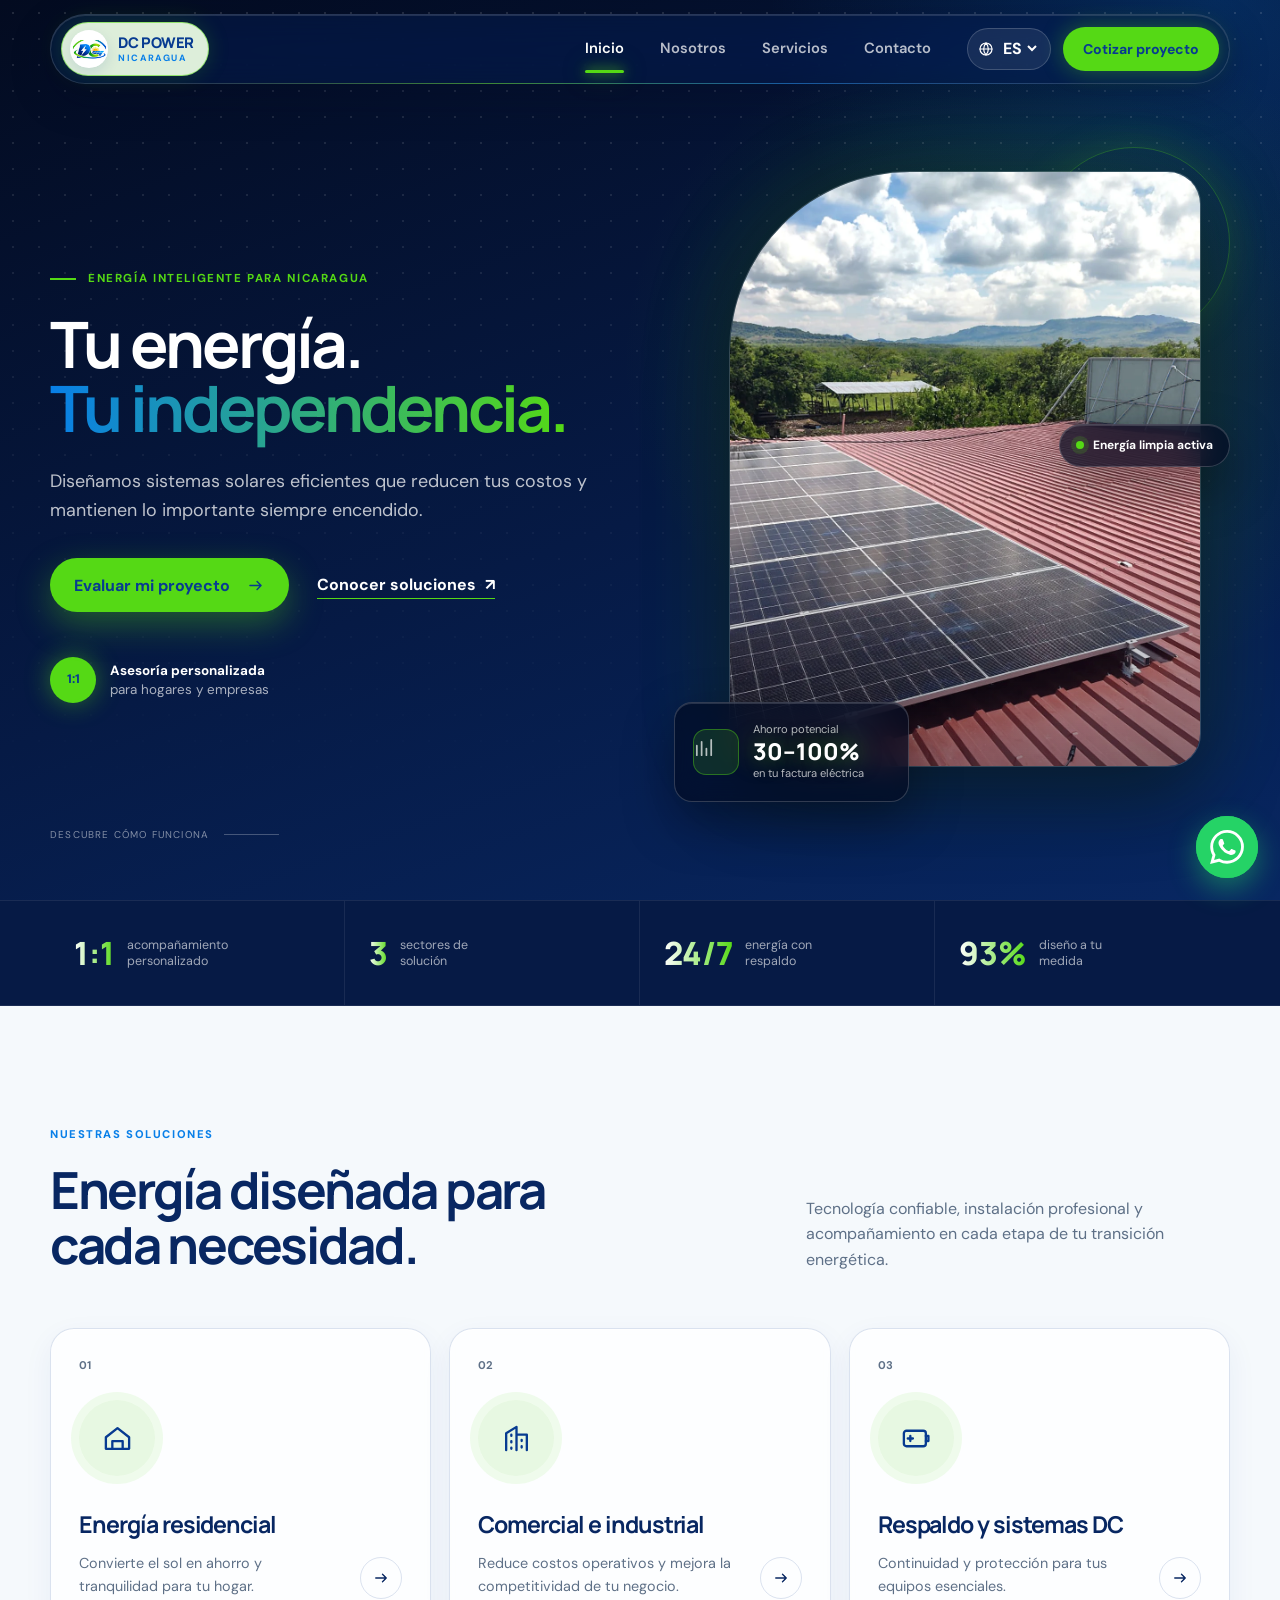
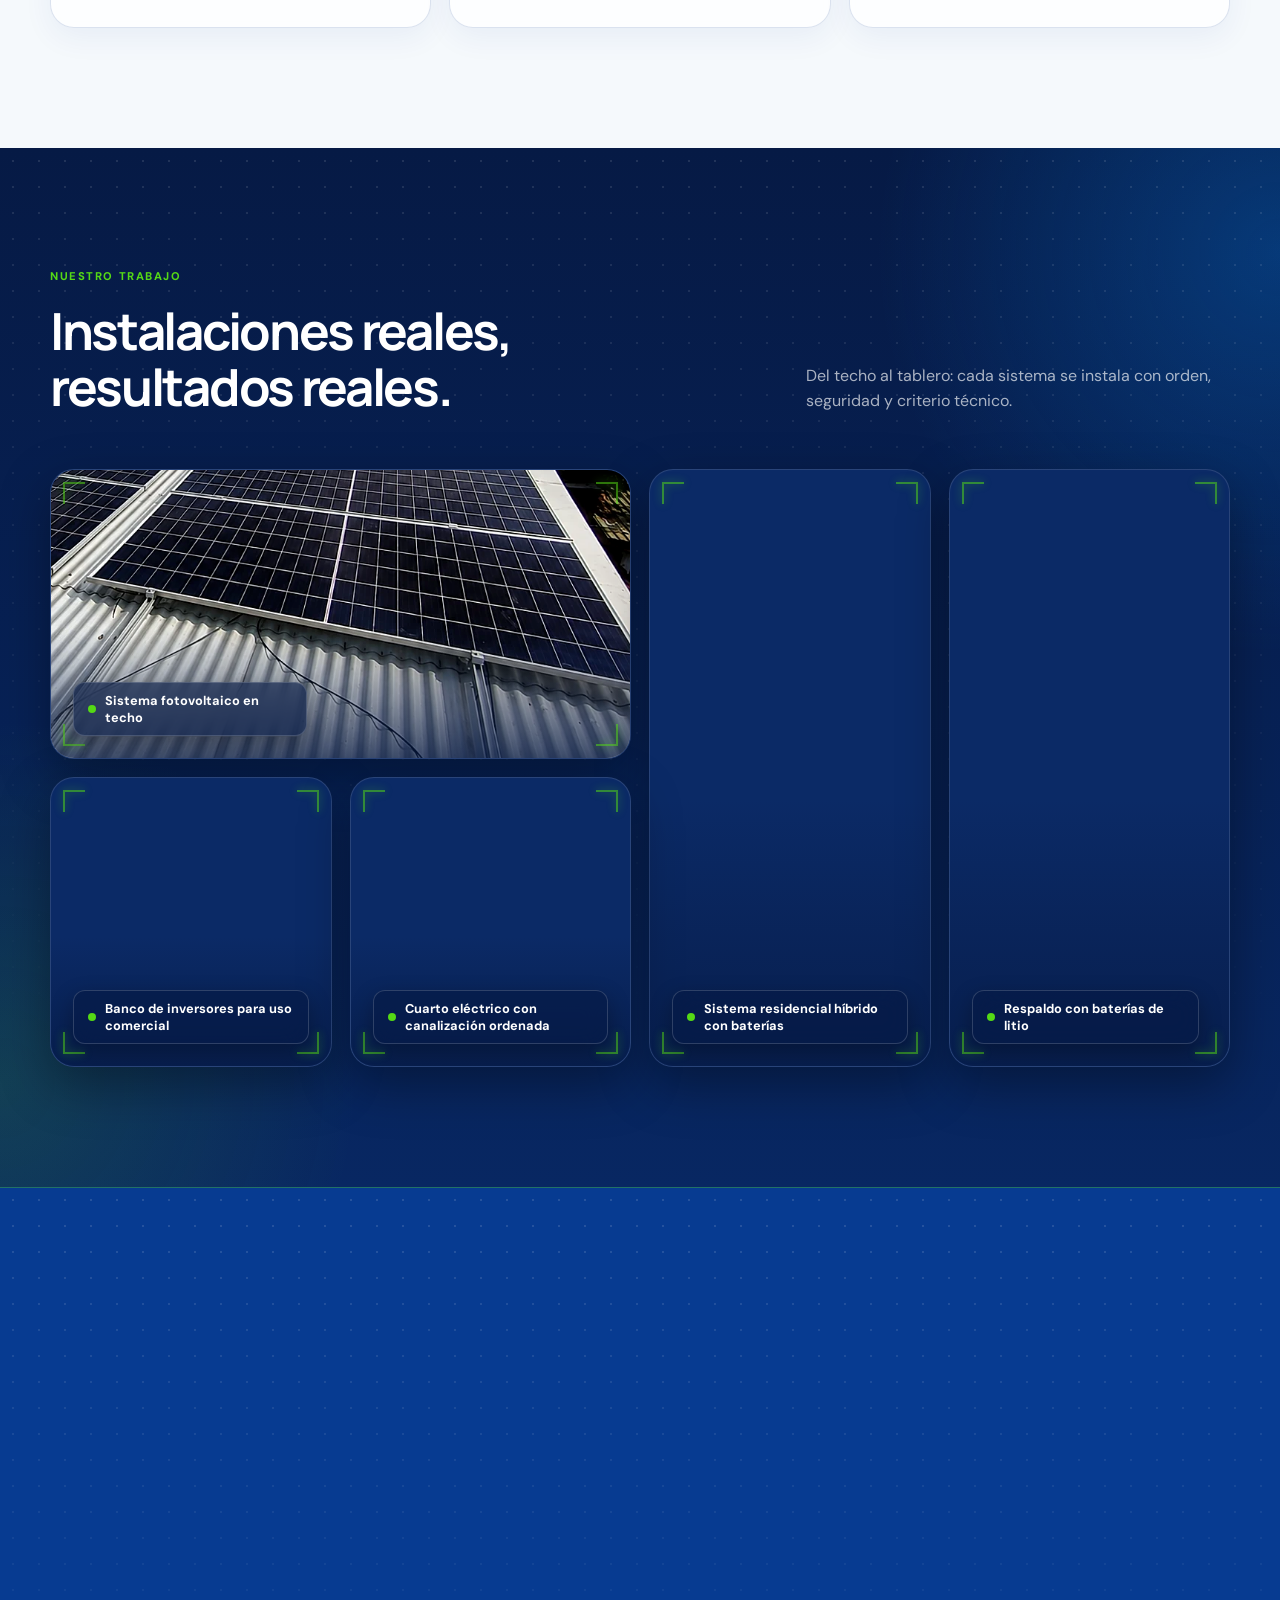
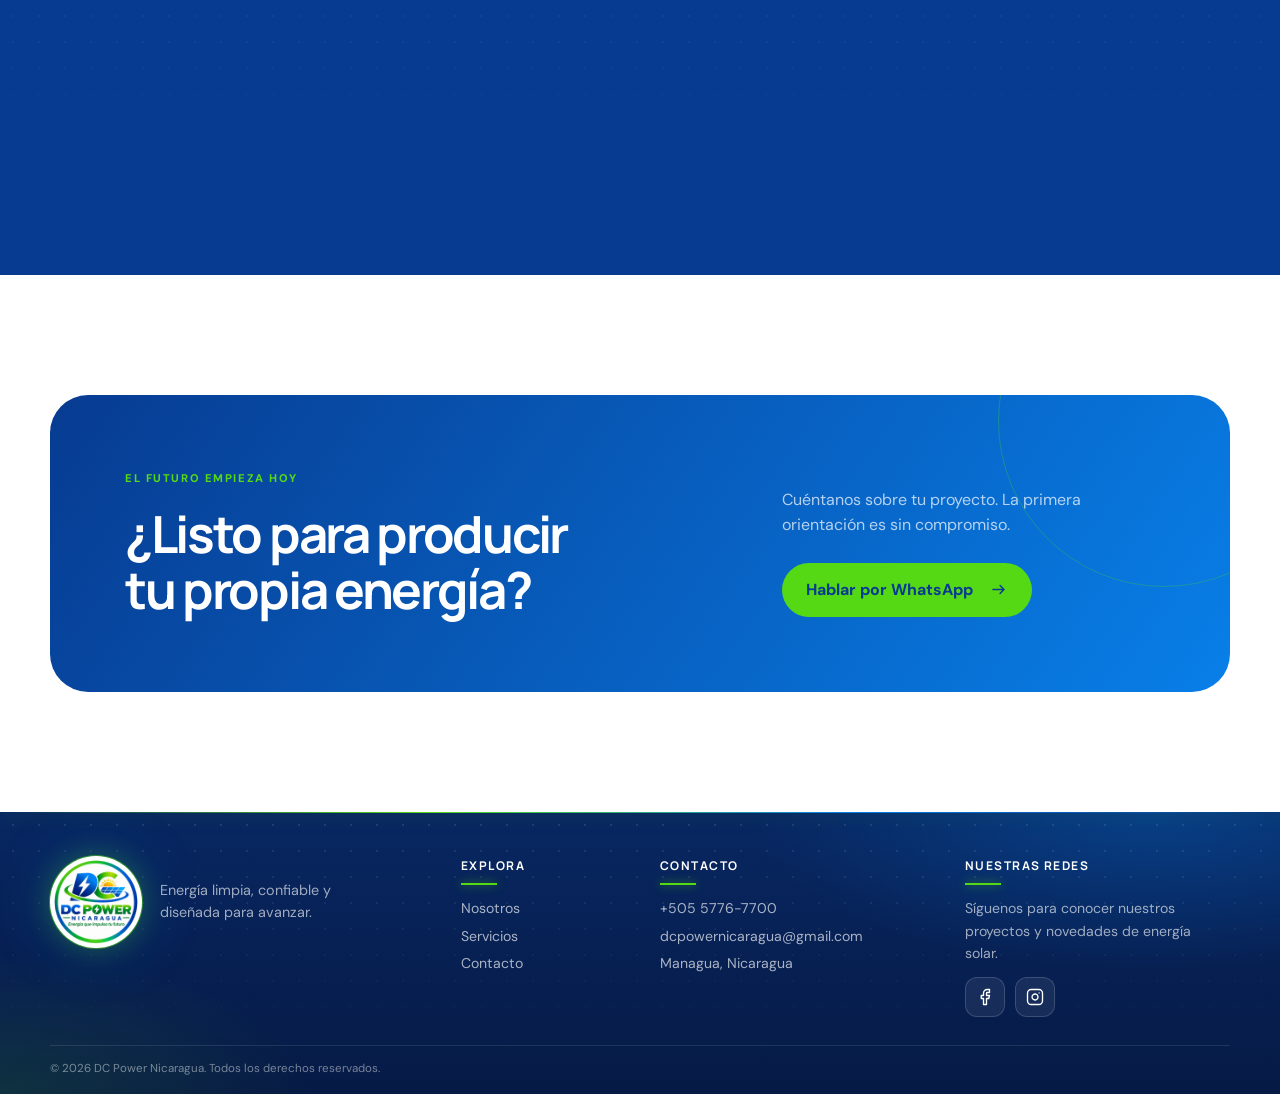
==== commit d0d9f88a: "Portada: foto real de instalación, retocada Foto propia de paneles sobre techo rojo con cielo y mont" ====
--- a/index.html
+++ b/index.html
@@ -9,8 +9,9 @@
     <link rel="preconnect" href="https://fonts.googleapis.com" />
     <link rel="preconnect" href="https://fonts.gstatic.com" crossorigin />
     <link href="https://fonts.googleapis.com/css2?family=DM+Sans:wght@400;500;600;700&family=Manrope:wght@500;600;700;800&display=swap" rel="stylesheet" />
-    <link rel="stylesheet" href="styles.css?v=20261118e" />
-    <script type="module" src="main.js?v=20261118e"></script>
+    <link rel="preload" as="image" href="assets/img/hero-instalacion.webp" />
+    <link rel="stylesheet" href="styles.css?v=20261118f" />
+    <script type="module" src="main.js?v=20261118f"></script>
   </head>
   <body>
     <header class="site-header">
@@ -69,223 +70,7 @@
             </div>
           </div>
           <div class="hero-visual reveal">
-            <div class="hero-photo hero-photo-art" role="img" aria-label="Ilustración de una casa colonial nicaragüense con paneles solares en el techo, frente al lago y los volcanes de Ometepe en un día soleado">
-              <svg class="hero-art" viewBox="0 0 540 680" preserveAspectRatio="xMidYMid slice" aria-hidden="true" focusable="false">
-<defs>
-  <linearGradient id="nk-sky" x1="0" y1="0" x2="0" y2="1"><stop offset="0" stop-color="#3d8fe0"/><stop offset=".33" stop-color="#83c1f1"/><stop offset=".52" stop-color="#cfe7f7"/><stop offset=".59" stop-color="#e9f0f4"/></linearGradient>
-  <radialGradient id="nk-sunglow" cx="0" cy="0" r="1" gradientUnits="userSpaceOnUse" gradientTransform="translate(432 128) scale(240)"><stop offset="0" stop-color="#fffdf2" stop-opacity="1"/><stop offset=".12" stop-color="#fff3cf" stop-opacity=".85"/><stop offset=".4" stop-color="#ffe9b0" stop-opacity=".28"/><stop offset="1" stop-color="#ffffff" stop-opacity="0"/></radialGradient>
-  <linearGradient id="nk-beam" x1="0" y1="0" x2="0" y2="1"><stop offset="0" stop-color="#fff8dc" stop-opacity=".55"/><stop offset="1" stop-color="#fff8dc" stop-opacity="0"/></linearGradient>
-  <linearGradient id="nk-cloud" x1="0" y1="0" x2="0" y2="1"><stop offset="0" stop-color="#ffffff"/><stop offset="1" stop-color="#dcebf7"/></linearGradient>
-  <linearGradient id="nk-volc" x1="0" y1="0" x2="0" y2="1"><stop offset="0" stop-color="#7d97bd"/><stop offset="1" stop-color="#b8cbe2"/></linearGradient>
-  <linearGradient id="nk-volc-shade" x1="0" y1="0" x2="1" y2="0"><stop offset="0" stop-color="#5f7aa3" stop-opacity=".55"/><stop offset="1" stop-color="#5f7aa3" stop-opacity="0"/></linearGradient>
-  <linearGradient id="nk-lake" x1="0" y1="0" x2="0" y2="1"><stop offset="0" stop-color="#8fbde3"/><stop offset=".5" stop-color="#5c9ad3"/><stop offset="1" stop-color="#3f80c2"/></linearGradient>
-  <linearGradient id="nk-shore" x1="0" y1="0" x2="0" y2="1"><stop offset="0" stop-color="#6f9d82"/><stop offset="1" stop-color="#4f8a5f"/></linearGradient>
-  <linearGradient id="nk-lawn" x1="0" y1="0" x2="0" y2="1"><stop offset="0" stop-color="#8cc45a"/><stop offset=".5" stop-color="#5fa63f"/><stop offset="1" stop-color="#3e7f2f"/></linearGradient>
-  <linearGradient id="nk-tile" x1="0" y1="1" x2="0" y2="0"><stop offset="0" stop-color="#a5502f"/><stop offset="1" stop-color="#cf7a4b"/></linearGradient>
-  <linearGradient id="nk-panel" x1="0" y1="1" x2=".3" y2="0"><stop offset="0" stop-color="#0a2f80"/><stop offset=".55" stop-color="#1a56c4"/><stop offset="1" stop-color="#4c93ee"/></linearGradient>
-  <linearGradient id="nk-wall" x1="0" y1="0" x2="0" y2="1"><stop offset="0" stop-color="#d9cfbf"/><stop offset=".35" stop-color="#efe7da"/><stop offset="1" stop-color="#f6f0e6"/></linearGradient>
-  <linearGradient id="nk-side" x1="0" y1="0" x2="1" y2="0"><stop offset="0" stop-color="#fffaf1"/><stop offset="1" stop-color="#f3eadc"/></linearGradient>
-  <linearGradient id="nk-glint" x1="0" y1="0" x2="1" y2="0"><stop offset="0" stop-color="#ffffff" stop-opacity="0"/><stop offset=".5" stop-color="#ffffff" stop-opacity=".7"/><stop offset="1" stop-color="#ffffff" stop-opacity="0"/></linearGradient>
-  <linearGradient id="nk-trunk" x1="0" y1="0" x2="1" y2="0"><stop offset="0" stop-color="#8a7560"/><stop offset=".6" stop-color="#a99079"/><stop offset="1" stop-color="#6e5c4b"/></linearGradient>
-  <filter id="nk-haze"><feGaussianBlur stdDeviation=".45"/></filter>
-  <filter id="nk-soft" x="-30%" y="-30%" width="160%" height="160%"><feGaussianBlur stdDeviation="5"/></filter>
-  <filter id="nk-fg" x="-20%" y="-20%" width="140%" height="140%"><feGaussianBlur stdDeviation="2.4"/></filter>
-  <filter id="nk-glow" x="-80%" y="-80%" width="260%" height="260%"><feGaussianBlur stdDeviation="2.2" result="b"/><feMerge><feMergeNode in="b"/><feMergeNode in="SourceGraphic"/></feMerge></filter>
-  <clipPath id="nk-panelclip"><polygon points="165.1,488.3 340.5,500.0 359.3,449.1 185.9,441.5"/></clipPath>
-</defs>
-<rect width="540" height="680" fill="url(#nk-sky)"/>
-<circle cx="432" cy="128" r="240" fill="url(#nk-sunglow)"/>
-<circle class="nk-sun" cx="432" cy="128" r="22" fill="#fffdf4"/>
-<g class="nk-cloud" opacity="0.92" fill="url(#nk-cloud)"><ellipse cx="118.0" cy="150.0" rx="57.5" ry="18.8"/><ellipse cx="80.5" cy="155.0" rx="32.5" ry="13.8"/><ellipse cx="155.5" cy="156.2" rx="35.0" ry="12.5"/><ellipse cx="103.0" cy="137.5" rx="27.5" ry="18.8"/><ellipse cx="135.5" cy="135.0" rx="30.0" ry="20.0"/></g>
-<g class="nk-cloud nk-cloud-2" opacity="0.75" fill="url(#nk-cloud)"><ellipse cx="300.0" cy="236.0" rx="36.8" ry="12.0"/><ellipse cx="276.0" cy="239.2" rx="20.8" ry="8.8"/><ellipse cx="324.0" cy="240.0" rx="22.4" ry="8.0"/><ellipse cx="290.4" cy="228.0" rx="17.6" ry="12.0"/><ellipse cx="311.2" cy="226.4" rx="19.2" ry="12.8"/></g>
-<g class="nk-bird" transform="translate(196 196) rotate(-8) scale(1.15)">
-  <path d="M10 2 L40 9" stroke="#1f6d72" stroke-width="1.3" stroke-linecap="round"/>
-  <ellipse cx="42" cy="9.5" rx="3.6" ry="2.2" fill="#1f8f95" transform="rotate(14 42 9.5)"/>
-  <ellipse cx="0" cy="0" rx="11" ry="5" fill="#2a9d8f"/>
-  <ellipse cx="-2" cy="2" rx="6" ry="2.6" fill="#e48a3c"/>
-  <circle cx="-10" cy="-2" r="4.4" fill="#3bb3a5"/>
-  <path d="M-14 -2 L-20 -1 L-14 0 Z" fill="#2b2b2b"/>
-  <path class="nk-wing" d="M-2 -2 C 4 -16 14 -20 22 -18 C 14 -12 8 -6 4 0 Z" fill="#1d7d86"/>
-</g>
-<g filter="url(#nk-haze)">
-<path d="M268 402 C 292 384 308 356 330 350 C 350 347 366 374 404 402 Z" fill="url(#nk-volc)" opacity=".85"/>
-<path d="M268 402 C 292 384 308 356 330 350 C 322 362 316 384 312 402 Z" fill="#5f7aa3" opacity=".22"/>
-<path d="M108 402 C 158 382 190 334 201 290 Q 207 279 213 290 C 226 334 258 382 312 402 Z" fill="url(#nk-volc)"/>
-<path d="M108 402 C 158 382 190 334 201 290 Q 204 284 207 284 C 204 330 200 370 194 402 Z" fill="#5f7aa3" opacity=".3"/>
-</g>
-<g class="nk-cap" opacity="0.8" fill="url(#nk-cloud)"><ellipse cx="214.0" cy="292.0" rx="23.0" ry="7.5"/><ellipse cx="199.0" cy="294.0" rx="13.0" ry="5.5"/><ellipse cx="229.0" cy="294.5" rx="14.0" ry="5.0"/><ellipse cx="208.0" cy="287.0" rx="11.0" ry="7.5"/><ellipse cx="221.0" cy="286.0" rx="12.0" ry="8.0"/></g>
-<rect y="400" width="540" height="58" fill="url(#nk-lake)"/>
-<path class="nk-sparkle" d="M423.3 430.6h20.9" stroke="#ffffff" stroke-opacity=".75" stroke-width="1.2" stroke-linecap="round" style="animation-delay:-1.40s"/>
-<path class="nk-sparkle" d="M431.1 431.8h10.6" stroke="#ffffff" stroke-opacity=".75" stroke-width="1.2" stroke-linecap="round" style="animation-delay:-1.54s"/>
-<path class="nk-sparkle" d="M448.2 440.9h9.3" stroke="#ffffff" stroke-opacity=".75" stroke-width="1.2" stroke-linecap="round" style="animation-delay:-0.91s"/>
-<path class="nk-sparkle" d="M372.7 441.6h17.7" stroke="#ffffff" stroke-opacity=".75" stroke-width="1.2" stroke-linecap="round" style="animation-delay:-0.13s"/>
-<path class="nk-sparkle" d="M497.5 448.4h17.2" stroke="#ffffff" stroke-opacity=".75" stroke-width="1.2" stroke-linecap="round" style="animation-delay:-1.85s"/>
-<path class="nk-sparkle" d="M382.0 406.7h15.4" stroke="#ffffff" stroke-opacity=".75" stroke-width="1.2" stroke-linecap="round" style="animation-delay:-0.18s"/>
-<path class="nk-sparkle" d="M386.6 416.6h8.4" stroke="#ffffff" stroke-opacity=".75" stroke-width="1.2" stroke-linecap="round" style="animation-delay:-1.39s"/>
-<path class="nk-sparkle" d="M421.7 443.1h15.3" stroke="#ffffff" stroke-opacity=".75" stroke-width="1.2" stroke-linecap="round" style="animation-delay:-1.92s"/>
-<path class="nk-sparkle" d="M430.0 435.1h14.4" stroke="#ffffff" stroke-opacity=".75" stroke-width="1.2" stroke-linecap="round" style="animation-delay:-0.83s"/>
-<path class="nk-sparkle" d="M499.7 449.8h19.8" stroke="#ffffff" stroke-opacity=".75" stroke-width="1.2" stroke-linecap="round" style="animation-delay:-2.12s"/>
-<path class="nk-sparkle" d="M404.1 416.1h12.0" stroke="#ffffff" stroke-opacity=".75" stroke-width="1.2" stroke-linecap="round" style="animation-delay:-0.21s"/>
-<path class="nk-sparkle" d="M467.3 423.6h19.9" stroke="#ffffff" stroke-opacity=".75" stroke-width="1.2" stroke-linecap="round" style="animation-delay:-1.16s"/>
-<path class="nk-sparkle" d="M494.1 443.3h8.0" stroke="#ffffff" stroke-opacity=".75" stroke-width="1.2" stroke-linecap="round" style="animation-delay:-0.63s"/>
-<path class="nk-sparkle" d="M487.4 426.7h21.7" stroke="#ffffff" stroke-opacity=".75" stroke-width="1.2" stroke-linecap="round" style="animation-delay:-1.19s"/>
-<path d="M61.9 437.2h29.6" stroke="#ffffff" stroke-opacity=".22" stroke-width="1"/>
-<path d="M120.9 415.5h20.7" stroke="#ffffff" stroke-opacity=".22" stroke-width="1"/>
-<path d="M329.2 442.3h16.4" stroke="#ffffff" stroke-opacity=".22" stroke-width="1"/>
-<path d="M113.9 416.0h15.2" stroke="#ffffff" stroke-opacity=".22" stroke-width="1"/>
-<path d="M279.1 419.1h25.2" stroke="#ffffff" stroke-opacity=".22" stroke-width="1"/>
-<path d="M174.2 419.6h28.6" stroke="#ffffff" stroke-opacity=".22" stroke-width="1"/>
-<path d="M79.3 437.7h16.3" stroke="#ffffff" stroke-opacity=".22" stroke-width="1"/>
-<path d="M166.2 420.5h19.4" stroke="#ffffff" stroke-opacity=".22" stroke-width="1"/>
-<path d="M-10 470 L-10 452 Q 4.8 439.6 19.6 452 Q 29.7 438.9 39.9 452 Q 49.3 442.8 58.8 452 Q 72.8 440.9 86.8 452 Q 95.5 438.1 104.2 452 Q 113.7 443.9 123.2 452 Q 136.6 443.4 150.0 452 Q 160.0 445.4 170.1 452 Q 178.7 441.3 187.4 452 Q 197.1 441.2 206.8 452 Q 217.4 442.4 228.0 452 Q 242.7 442.1 257.4 452 Q 269.4 439.1 281.5 452 Q 290.7 444.8 300.0 452 Q 314.4 439.5 328.7 452 Q 338.5 444.5 348.2 452 Q 361.4 438.5 374.6 452 Q 384.0 438.4 393.3 452 Q 407.5 441.2 421.7 452 Q 432.6 445.2 443.6 452 Q 451.9 438.3 460.1 452 Q 469.8 440.4 479.5 452 Q 489.3 439.4 499.1 452 Q 511.2 443.7 523.4 452 Q 532.6 440.2 541.9 452 Q 550.3 444.2 558.8 452 Q 570.7 439.2 582.7 452 L560 470 Z" fill="url(#nk-shore)" opacity=".9"/>
-<path d="M-20 468 C 90 452 210 458 300 470 C 400 484 470 474 560 462 L560 680 L-20 680 Z" fill="url(#nk-lawn)"/>
-<g opacity="1.0"><polygon points="470.5,486.0 470.2,472.4 469.8,458.9 469.2,445.7 468.6,432.7 467.8,419.9 466.9,407.2 465.9,394.9 464.8,382.7 463.5,370.7 462.1,358.9 460.7,347.4 459.1,336.0 464.9,336.0 467.0,347.4 468.9,358.9 470.6,370.7 472.3,382.7 473.9,394.9 475.3,407.2 476.6,419.9 477.8,432.7 478.9,445.7 479.9,458.9 480.7,472.4 481.5,486.0" fill="url(#nk-trunk)"/><path d="M469.8 458.9h10.1" stroke="#5f4e3f" stroke-opacity=".35" stroke-width=".8"/><path d="M469.2 445.7h9.7" stroke="#5f4e3f" stroke-opacity=".35" stroke-width=".8"/><path d="M468.6 432.7h9.2" stroke="#5f4e3f" stroke-opacity=".35" stroke-width=".8"/><path d="M467.8 419.9h8.8" stroke="#5f4e3f" stroke-opacity=".35" stroke-width=".8"/><path d="M466.9 407.2h8.4" stroke="#5f4e3f" stroke-opacity=".35" stroke-width=".8"/><path d="M465.9 394.9h8.0" stroke="#5f4e3f" stroke-opacity=".35" stroke-width=".8"/><path d="M464.8 382.7h7.6" stroke="#5f4e3f" stroke-opacity=".35" stroke-width=".8"/><path d="M463.5 370.7h7.1" stroke="#5f4e3f" stroke-opacity=".35" stroke-width=".8"/><path d="M462.1 358.9h6.7" stroke="#5f4e3f" stroke-opacity=".35" stroke-width=".8"/><path d="M460.7 347.4h6.3" stroke="#5f4e3f" stroke-opacity=".35" stroke-width=".8"/><path d="M462.0 336.0 Q 430.6 317.5 403.5 353.4 Q 433.4 326.7 462.0 336.0 Z" fill="#2e7a35"/><path d="M462.0 336.0 Q 432.7 324.5 403.5 353.4" stroke="#1f5a27" stroke-width=".8" fill="none" opacity=".6"/><path d="M462.0 336.0 Q 438.7 306.8 417.3 341.9 Q 440.0 316.3 462.0 336.0 Z" fill="#3a8f3d"/><path d="M462.0 336.0 Q 439.7 314.1 417.3 341.9" stroke="#1f5a27" stroke-width=".8" fill="none" opacity=".6"/><path d="M462.0 336.0 Q 447.7 294.9 430.1 328.7 Q 445.5 304.2 462.0 336.0 Z" fill="#4aa646"/><path d="M462.0 336.0 Q 446.0 302.0 430.1 328.7" stroke="#1f5a27" stroke-width=".8" fill="none" opacity=".6"/><path d="M462.0 336.0 Q 465.5 298.7 457.3 329.8 Q 457.9 304.4 462.0 336.0 Z" fill="#2e7a35"/><path d="M462.0 336.0 Q 459.7 303.1 457.3 329.8" stroke="#1f5a27" stroke-width=".8" fill="none" opacity=".6"/><path d="M462.0 336.0 Q 472.5 313.5 481.0 333.3 Q 471.2 304.0 462.0 336.0 Z" fill="#3a8f3d"/><path d="M462.0 336.0 Q 471.5 306.2 481.0 333.3" stroke="#1f5a27" stroke-width=".8" fill="none" opacity=".6"/><path d="M462.0 336.0 Q 481.6 318.8 502.4 339.1 Q 482.4 309.3 462.0 336.0 Z" fill="#4aa646"/><path d="M462.0 336.0 Q 482.2 311.5 502.4 339.1" stroke="#1f5a27" stroke-width=".8" fill="none" opacity=".6"/><path d="M462.0 336.0 Q 487.5 329.0 516.7 350.5 Q 489.9 319.7 462.0 336.0 Z" fill="#2e7a35"/><path d="M462.0 336.0 Q 489.4 321.9 516.7 350.5" stroke="#1f5a27" stroke-width=".8" fill="none" opacity=".6"/><path d="M462.0 336.0 Q 483.9 339.8 512.8 363.0 Q 488.4 331.3 462.0 336.0 Z" fill="#3a8f3d"/><path d="M462.0 336.0 Q 487.4 333.3 512.8 363.0" stroke="#1f5a27" stroke-width=".8" fill="none" opacity=".6"/><path d="M462.0 336.0 Q 433.0 332.6 412.2 369.1 Q 438.3 340.6 462.0 336.0 Z" fill="#4aa646"/><path d="M462.0 336.0 Q 437.1 338.8 412.2 369.1" stroke="#1f5a27" stroke-width=".8" fill="none" opacity=".6"/><path d="M462.0 336.0 Q 434.1 313.0 409.5 348.6 Q 436.3 322.3 462.0 336.0 Z" fill="#2e7a35"/><path d="M462.0 336.0 Q 435.8 320.2 409.5 348.6" stroke="#1f5a27" stroke-width=".8" fill="none" opacity=".6"/><circle cx="462.0" cy="338.0" r="4.2" fill="#5a4a32"/></g>
-<g opacity="1.0"><polygon points="72.3,494.0 73.2,478.4 74.2,462.9 75.4,447.8 76.8,432.8 78.3,418.2 79.9,403.7 81.7,389.5 83.6,375.5 85.7,361.8 88.0,348.3 90.4,335.0 92.9,322.0 99.1,322.0 97.0,335.0 95.0,348.3 93.2,361.8 91.6,375.5 90.1,389.5 88.7,403.7 87.5,418.2 86.4,432.8 85.5,447.8 84.8,462.9 84.2,478.4 83.7,494.0" fill="url(#nk-trunk)"/><path d="M74.2 462.9h10.6" stroke="#5f4e3f" stroke-opacity=".35" stroke-width=".8"/><path d="M75.4 447.8h10.1" stroke="#5f4e3f" stroke-opacity=".35" stroke-width=".8"/><path d="M76.8 432.8h9.7" stroke="#5f4e3f" stroke-opacity=".35" stroke-width=".8"/><path d="M78.3 418.2h9.2" stroke="#5f4e3f" stroke-opacity=".35" stroke-width=".8"/><path d="M79.9 403.7h8.8" stroke="#5f4e3f" stroke-opacity=".35" stroke-width=".8"/><path d="M81.7 389.5h8.4" stroke="#5f4e3f" stroke-opacity=".35" stroke-width=".8"/><path d="M83.6 375.5h7.9" stroke="#5f4e3f" stroke-opacity=".35" stroke-width=".8"/><path d="M85.7 361.8h7.5" stroke="#5f4e3f" stroke-opacity=".35" stroke-width=".8"/><path d="M88.0 348.3h7.0" stroke="#5f4e3f" stroke-opacity=".35" stroke-width=".8"/><path d="M90.4 335.0h6.6" stroke="#5f4e3f" stroke-opacity=".35" stroke-width=".8"/><path d="M96.0 322.0 Q 63.4 302.7 35.3 340.3 Q 66.3 312.3 96.0 322.0 Z" fill="#2e7a35"/><path d="M96.0 322.0 Q 65.7 310.1 35.3 340.3" stroke="#1f5a27" stroke-width=".8" fill="none" opacity=".6"/><path d="M96.0 322.0 Q 72.4 292.1 51.1 328.9 Q 73.9 302.0 96.0 322.0 Z" fill="#3a8f3d"/><path d="M96.0 322.0 Q 73.5 299.7 51.1 328.9" stroke="#1f5a27" stroke-width=".8" fill="none" opacity=".6"/><path d="M96.0 322.0 Q 82.3 282.5 66.8 318.4 Q 81.1 292.4 96.0 322.0 Z" fill="#4aa646"/><path d="M96.0 322.0 Q 81.4 290.1 66.8 318.4" stroke="#1f5a27" stroke-width=".8" fill="none" opacity=".6"/><path d="M96.0 322.0 Q 100.1 279.0 90.2 309.8 Q 91.0 283.3 96.0 322.0 Z" fill="#2e7a35"/><path d="M96.0 322.0 Q 93.1 282.3 90.2 309.8" stroke="#1f5a27" stroke-width=".8" fill="none" opacity=".6"/><path d="M96.0 322.0 Q 111.6 291.0 121.4 311.6 Q 107.8 281.8 96.0 322.0 Z" fill="#3a8f3d"/><path d="M96.0 322.0 Q 108.7 283.9 121.4 311.6" stroke="#1f5a27" stroke-width=".8" fill="none" opacity=".6"/><path d="M96.0 322.0 Q 119.2 302.0 142.8 323.0 Q 119.4 292.0 96.0 322.0 Z" fill="#4aa646"/><path d="M96.0 322.0 Q 119.4 294.4 142.8 323.0" stroke="#1f5a27" stroke-width=".8" fill="none" opacity=".6"/><path d="M96.0 322.0 Q 124.7 314.1 157.0 336.6 Q 127.0 304.4 96.0 322.0 Z" fill="#2e7a35"/><path d="M96.0 322.0 Q 126.5 306.7 157.0 336.6" stroke="#1f5a27" stroke-width=".8" fill="none" opacity=".6"/><path d="M96.0 322.0 Q 123.3 326.7 157.2 350.9 Q 127.6 317.6 96.0 322.0 Z" fill="#3a8f3d"/><path d="M96.0 322.0 Q 126.6 319.7 157.2 350.9" stroke="#1f5a27" stroke-width=".8" fill="none" opacity=".6"/><path d="M96.0 322.0 Q 65.9 318.4 44.4 356.5 Q 71.5 326.7 96.0 322.0 Z" fill="#4aa646"/><path d="M96.0 322.0 Q 70.2 324.8 44.4 356.5" stroke="#1f5a27" stroke-width=".8" fill="none" opacity=".6"/><path d="M96.0 322.0 Q 68.8 298.9 45.9 336.2 Q 71.6 308.5 96.0 322.0 Z" fill="#2e7a35"/><path d="M96.0 322.0 Q 70.9 306.3 45.9 336.2" stroke="#1f5a27" stroke-width=".8" fill="none" opacity=".6"/><circle cx="96.0" cy="324.0" r="4.4" fill="#5a4a32"/></g>
-<g opacity="0.85"><polygon points="37.8,480.0 38.4,469.1 39.0,458.3 39.7,447.8 40.5,437.3 41.3,427.1 42.3,417.0 43.3,407.1 44.5,397.3 45.7,387.8 46.9,378.3 48.3,369.1 49.8,360.0 54.2,360.0 53.1,369.1 52.1,378.3 51.1,387.8 50.2,397.3 49.4,407.1 48.7,417.0 48.1,427.1 47.5,437.3 47.1,447.8 46.7,458.3 46.4,469.1 46.2,480.0" fill="url(#nk-trunk)"/><path d="M39.0 458.3h7.7" stroke="#5f4e3f" stroke-opacity=".35" stroke-width=".8"/><path d="M39.7 447.8h7.4" stroke="#5f4e3f" stroke-opacity=".35" stroke-width=".8"/><path d="M40.5 437.3h7.0" stroke="#5f4e3f" stroke-opacity=".35" stroke-width=".8"/><path d="M41.3 427.1h6.7" stroke="#5f4e3f" stroke-opacity=".35" stroke-width=".8"/><path d="M42.3 417.0h6.4" stroke="#5f4e3f" stroke-opacity=".35" stroke-width=".8"/><path d="M43.3 407.1h6.1" stroke="#5f4e3f" stroke-opacity=".35" stroke-width=".8"/><path d="M44.5 397.3h5.8" stroke="#5f4e3f" stroke-opacity=".35" stroke-width=".8"/><path d="M45.7 387.8h5.4" stroke="#5f4e3f" stroke-opacity=".35" stroke-width=".8"/><path d="M46.9 378.3h5.1" stroke="#5f4e3f" stroke-opacity=".35" stroke-width=".8"/><path d="M48.3 369.1h4.8" stroke="#5f4e3f" stroke-opacity=".35" stroke-width=".8"/><path d="M52.0 360.0 Q 31.1 346.6 14.0 373.9 Q 33.6 353.4 52.0 360.0 Z" fill="#2e7a35"/><path d="M52.0 360.0 Q 33.0 351.8 14.0 373.9" stroke="#1f5a27" stroke-width=".8" fill="none" opacity=".6"/><path d="M52.0 360.0 Q 31.8 335.7 12.2 362.3 Q 32.2 342.9 52.0 360.0 Z" fill="#3a8f3d"/><path d="M52.0 360.0 Q 32.1 341.3 12.2 362.3" stroke="#1f5a27" stroke-width=".8" fill="none" opacity=".6"/><path d="M52.0 360.0 Q 41.5 329.7 28.9 355.6 Q 40.1 336.8 52.0 360.0 Z" fill="#4aa646"/><path d="M52.0 360.0 Q 40.4 335.2 28.9 355.6" stroke="#1f5a27" stroke-width=".8" fill="none" opacity=".6"/><path d="M52.0 360.0 Q 54.9 328.4 47.7 350.7 Q 48.3 331.4 52.0 360.0 Z" fill="#2e7a35"/><path d="M52.0 360.0 Q 49.9 330.7 47.7 350.7" stroke="#1f5a27" stroke-width=".8" fill="none" opacity=".6"/><path d="M52.0 360.0 Q 60.0 342.8 66.5 357.9 Q 59.0 335.6 52.0 360.0 Z" fill="#3a8f3d"/><path d="M52.0 360.0 Q 59.2 337.3 66.5 357.9" stroke="#1f5a27" stroke-width=".8" fill="none" opacity=".6"/><path d="M52.0 360.0 Q 68.8 345.6 85.8 360.8 Q 69.0 338.3 52.0 360.0 Z" fill="#4aa646"/><path d="M52.0 360.0 Q 68.9 340.0 85.8 360.8" stroke="#1f5a27" stroke-width=".8" fill="none" opacity=".6"/><path d="M52.0 360.0 Q 71.6 354.6 94.1 371.0 Q 73.5 347.5 52.0 360.0 Z" fill="#2e7a35"/><path d="M52.0 360.0 Q 73.1 349.2 94.1 371.0" stroke="#1f5a27" stroke-width=".8" fill="none" opacity=".6"/><path d="M52.0 360.0 Q 72.7 363.5 98.1 381.2 Q 75.8 356.9 52.0 360.0 Z" fill="#3a8f3d"/><path d="M52.0 360.0 Q 75.1 358.4 98.1 381.2" stroke="#1f5a27" stroke-width=".8" fill="none" opacity=".6"/><path d="M52.0 360.0 Q 29.2 357.7 12.6 385.5 Q 33.2 363.8 52.0 360.0 Z" fill="#4aa646"/><path d="M52.0 360.0 Q 32.3 362.4 12.6 385.5" stroke="#1f5a27" stroke-width=".8" fill="none" opacity=".6"/><path d="M52.0 360.0 Q 27.7 341.2 5.4 368.3 Q 29.0 348.4 52.0 360.0 Z" fill="#2e7a35"/><path d="M52.0 360.0 Q 28.7 346.7 5.4 368.3" stroke="#1f5a27" stroke-width=".8" fill="none" opacity=".6"/><circle cx="52.0" cy="362.0" r="3.2" fill="#5a4a32"/></g>
-<g class="nk-house" transform="translate(290 566) scale(1.24) translate(-290 -566)">
-<ellipse cx="290" cy="592" rx="200" ry="20" fill="#2f5e22" opacity=".45" filter="url(#nk-soft)"/>
-<polygon points="336.0,570.0 416.0,556.0 416.0,488.0 383.0,446.0 336.0,494.0" fill="url(#nk-side)"/>
-<polygon points="336.0,570.0 416.0,556.0 416.0,546.5 336.0,559.4" fill="#073b91"/>
-<polygon points="353.6,541.7 376.0,538.5 376.0,506.8 353.6,509.0" fill="#6b4226"/>
-<polygon points="356.0,538.4 373.6,536.0 373.6,510.0 356.0,511.7" fill="#2b2118"/>
-<path d="M358.9 538.0L358.9 511.4" stroke="#a87449" stroke-width="1.6"/>
-<path d="M361.9 537.6L361.9 511.1" stroke="#a87449" stroke-width="1.6"/>
-<path d="M364.8 537.2L364.8 510.9" stroke="#a87449" stroke-width="1.6"/>
-<path d="M367.7 536.8L367.7 510.6" stroke="#a87449" stroke-width="1.6"/>
-<path d="M370.7 536.4L370.7 510.3" stroke="#a87449" stroke-width="1.6"/>
-<polygon points="388.8,546.6 403.2,544.4 403.2,512.5 388.8,514.1" fill="#ffffff" stroke="#c9d4e2" stroke-width="1"/>
-<path class="nk-led" d="M392.0 522.2L400.0 521.2" stroke="#55d915" stroke-width="3" stroke-linecap="round" filter="url(#nk-glow)"/>
-<path class="nk-cell" d="M392.0 539.1L400.0 537.9" stroke="#55d915" stroke-width="3.4" stroke-linecap="round" opacity=".85"/>
-<path class="nk-cell" d="M392.0 533.4L400.0 532.4" stroke="#55d915" stroke-width="3.4" stroke-linecap="round" opacity=".85"/>
-<path class="nk-cell" d="M392.0 527.8L400.0 526.8" stroke="#55d915" stroke-width="3.4" stroke-linecap="round" opacity=".85"/>
-<polygon points="168.0,548.0 336.0,570.0 336.0,492.0 168.0,478.0" fill="url(#nk-wall)"/>
-<polygon points="168.0,548.0 336.0,570.0 336.0,560.6 168.0,539.6" fill="#0a3383"/>
-<polygon points="181.4,528.6 211.7,532.1 211.7,497.5 181.4,494.7" fill="#6b4226"/>
-<polygon points="183.5,526.7 209.7,529.7 209.7,499.5 183.5,497.0" fill="#2b2118"/>
-<path d="M187.8 527.2L187.8 497.4" stroke="#a87449" stroke-width="1.5"/>
-<path d="M192.2 527.7L192.2 497.8" stroke="#a87449" stroke-width="1.5"/>
-<path d="M196.6 528.2L196.6 498.2" stroke="#a87449" stroke-width="1.5"/>
-<path d="M200.9 528.7L200.9 498.6" stroke="#a87449" stroke-width="1.5"/>
-<path d="M205.3 529.2L205.3 499.1" stroke="#a87449" stroke-width="1.5"/>
-<polygon points="238.6,557.2 262.1,560.3 262.1,500.7 238.6,498.6" fill="#6b4226"/>
-<polygon points="240.6,557.5 260.1,560.1 260.1,502.8 240.6,500.9" fill="#7a4b2b"/>
-<path d="M250.3 558.8L250.3 501.9" stroke="#4e2f1a" stroke-width="1.4"/>
-<path d="M241.9 543.0L258.7 545.0" stroke="#4e2f1a" stroke-width="1"/>
-<path d="M241.9 525.3L258.7 527.2" stroke="#4e2f1a" stroke-width="1"/>
-<polygon points="289.0,541.1 319.2,544.6 319.2,507.6 289.0,504.7" fill="#6b4226"/>
-<polygon points="291.0,539.1 317.2,542.1 317.2,509.7 291.0,507.2" fill="#2b2118"/>
-<path d="M295.3 539.6L295.3 507.6" stroke="#a87449" stroke-width="1.5"/>
-<path d="M299.7 540.1L299.7 508.0" stroke="#a87449" stroke-width="1.5"/>
-<path d="M304.1 540.6L304.1 508.5" stroke="#a87449" stroke-width="1.5"/>
-<path d="M308.4 541.1L308.4 508.9" stroke="#a87449" stroke-width="1.5"/>
-<path d="M312.8 541.6L312.8 509.3" stroke="#a87449" stroke-width="1.5"/>
-<polygon points="168.0,509.5 336.0,527.1 336.0,492.0 168.0,478.0" fill="#3b2a1a" opacity=".22"/>
-<polygon points="168.0,548.0 336.0,570.0 358.0,586.0 140.0,560.0" fill="#c98a5e"/>
-<polygon points="168.0,548.0 336.0,570.0 358.0,586.0 140.0,560.0" fill="#000" opacity=".08"/>
-<path d="M140.0 560.0L358.0 586.0" stroke="#9c6440" stroke-width="2.4"/>
-<polygon points="138.0,498.0 358.0,514.0 386.0,436.0 170.0,428.0" fill="url(#nk-tile)"/>
-<path d="M144.1 498.4L176.0 428.2" stroke="#7d3a1f" stroke-opacity=".35" stroke-width=".9"/>
-<path d="M150.2 498.9L182.0 428.4" stroke="#7d3a1f" stroke-opacity=".35" stroke-width=".9"/>
-<path d="M156.3 499.3L188.0 428.7" stroke="#7d3a1f" stroke-opacity=".35" stroke-width=".9"/>
-<path d="M162.4 499.8L194.0 428.9" stroke="#7d3a1f" stroke-opacity=".35" stroke-width=".9"/>
-<path d="M168.6 500.2L200.0 429.1" stroke="#7d3a1f" stroke-opacity=".35" stroke-width=".9"/>
-<path d="M174.7 500.7L206.0 429.3" stroke="#7d3a1f" stroke-opacity=".35" stroke-width=".9"/>
-<path d="M180.8 501.1L212.0 429.6" stroke="#7d3a1f" stroke-opacity=".35" stroke-width=".9"/>
-<path d="M186.9 501.6L218.0 429.8" stroke="#7d3a1f" stroke-opacity=".35" stroke-width=".9"/>
-<path d="M193.0 502.0L224.0 430.0" stroke="#7d3a1f" stroke-opacity=".35" stroke-width=".9"/>
-<path d="M199.1 502.4L230.0 430.2" stroke="#7d3a1f" stroke-opacity=".35" stroke-width=".9"/>
-<path d="M205.2 502.9L236.0 430.4" stroke="#7d3a1f" stroke-opacity=".35" stroke-width=".9"/>
-<path d="M211.3 503.3L242.0 430.7" stroke="#7d3a1f" stroke-opacity=".35" stroke-width=".9"/>
-<path d="M217.4 503.8L248.0 430.9" stroke="#7d3a1f" stroke-opacity=".35" stroke-width=".9"/>
-<path d="M223.6 504.2L254.0 431.1" stroke="#7d3a1f" stroke-opacity=".35" stroke-width=".9"/>
-<path d="M229.7 504.7L260.0 431.3" stroke="#7d3a1f" stroke-opacity=".35" stroke-width=".9"/>
-<path d="M235.8 505.1L266.0 431.6" stroke="#7d3a1f" stroke-opacity=".35" stroke-width=".9"/>
-<path d="M241.9 505.6L272.0 431.8" stroke="#7d3a1f" stroke-opacity=".35" stroke-width=".9"/>
-<path d="M248.0 506.0L278.0 432.0" stroke="#7d3a1f" stroke-opacity=".35" stroke-width=".9"/>
-<path d="M254.1 506.4L284.0 432.2" stroke="#7d3a1f" stroke-opacity=".35" stroke-width=".9"/>
-<path d="M260.2 506.9L290.0 432.4" stroke="#7d3a1f" stroke-opacity=".35" stroke-width=".9"/>
-<path d="M266.3 507.3L296.0 432.7" stroke="#7d3a1f" stroke-opacity=".35" stroke-width=".9"/>
-<path d="M272.4 507.8L302.0 432.9" stroke="#7d3a1f" stroke-opacity=".35" stroke-width=".9"/>
-<path d="M278.6 508.2L308.0 433.1" stroke="#7d3a1f" stroke-opacity=".35" stroke-width=".9"/>
-<path d="M284.7 508.7L314.0 433.3" stroke="#7d3a1f" stroke-opacity=".35" stroke-width=".9"/>
-<path d="M290.8 509.1L320.0 433.6" stroke="#7d3a1f" stroke-opacity=".35" stroke-width=".9"/>
-<path d="M296.9 509.6L326.0 433.8" stroke="#7d3a1f" stroke-opacity=".35" stroke-width=".9"/>
-<path d="M303.0 510.0L332.0 434.0" stroke="#7d3a1f" stroke-opacity=".35" stroke-width=".9"/>
-<path d="M309.1 510.4L338.0 434.2" stroke="#7d3a1f" stroke-opacity=".35" stroke-width=".9"/>
-<path d="M315.2 510.9L344.0 434.4" stroke="#7d3a1f" stroke-opacity=".35" stroke-width=".9"/>
-<path d="M321.3 511.3L350.0 434.7" stroke="#7d3a1f" stroke-opacity=".35" stroke-width=".9"/>
-<path d="M327.4 511.8L356.0 434.9" stroke="#7d3a1f" stroke-opacity=".35" stroke-width=".9"/>
-<path d="M333.6 512.2L362.0 435.1" stroke="#7d3a1f" stroke-opacity=".35" stroke-width=".9"/>
-<path d="M339.7 512.7L368.0 435.3" stroke="#7d3a1f" stroke-opacity=".35" stroke-width=".9"/>
-<path d="M345.8 513.1L374.0 435.6" stroke="#7d3a1f" stroke-opacity=".35" stroke-width=".9"/>
-<path d="M351.9 513.6L380.0 435.8" stroke="#7d3a1f" stroke-opacity=".35" stroke-width=".9"/>
-<path d="M141.6 490.2L361.1 505.3" stroke="#e8a172" stroke-opacity=".35" stroke-width=".7"/>
-<path d="M145.1 482.4L364.2 496.7" stroke="#e8a172" stroke-opacity=".35" stroke-width=".7"/>
-<path d="M148.7 474.7L367.3 488.0" stroke="#e8a172" stroke-opacity=".35" stroke-width=".7"/>
-<path d="M152.2 466.9L370.4 479.3" stroke="#e8a172" stroke-opacity=".35" stroke-width=".7"/>
-<path d="M155.8 459.1L373.6 470.7" stroke="#e8a172" stroke-opacity=".35" stroke-width=".7"/>
-<path d="M159.3 451.3L376.7 462.0" stroke="#e8a172" stroke-opacity=".35" stroke-width=".7"/>
-<path d="M162.9 443.6L379.8 453.3" stroke="#e8a172" stroke-opacity=".35" stroke-width=".7"/>
-<path d="M166.4 435.8L382.9 444.7" stroke="#e8a172" stroke-opacity=".35" stroke-width=".7"/>
-<path d="M138.0 498.0L358.0 514.0" stroke="#7a3a1e" stroke-width="4" stroke-linecap="round"/>
-<path d="M170.0 428.0L386.0 436.0" stroke="#8c4224" stroke-width="5" stroke-linecap="round"/>
-<polygon points="384.0,439.0 424.0,496.0 432.0,494.0 393.0,432.0" fill="#9a4a28"/>
-<path d="M385.0 442.0L422 498" stroke="#5e2a14" stroke-opacity=".45" stroke-width="2"/>
-<polygon points="358.0,514.0 386.0,436.0 391.0,433.0 364.0,514.0" fill="#8c4224"/>
-<polygon points="169.2,490.5 200.8,492.6 206.8,478.5 175.4,476.7" fill="#3a1a0c" opacity=".35"/>
-<polygon points="204.3,492.9 235.9,495.0 241.8,480.6 210.3,478.7" fill="#3a1a0c" opacity=".35"/>
-<polygon points="239.4,495.2 271.0,497.3 276.8,482.7 245.3,480.8" fill="#3a1a0c" opacity=".35"/>
-<polygon points="274.5,497.6 306.0,499.7 311.7,484.8 280.3,482.9" fill="#3a1a0c" opacity=".35"/>
-<polygon points="309.5,499.9 341.1,502.0 346.7,486.9 315.2,485.0" fill="#3a1a0c" opacity=".35"/>
-<polygon points="176.1,474.9 207.6,476.8 213.7,462.7 182.3,461.1" fill="#3a1a0c" opacity=".35"/>
-<polygon points="211.1,477.0 242.5,478.9 248.5,464.5 217.1,462.9" fill="#3a1a0c" opacity=".35"/>
-<polygon points="246.0,479.1 277.5,480.9 283.3,466.3 252.0,464.7" fill="#3a1a0c" opacity=".35"/>
-<polygon points="281.0,481.1 312.4,483.0 318.1,468.1 286.8,466.5" fill="#3a1a0c" opacity=".35"/>
-<polygon points="315.9,483.2 347.4,485.0 353.0,469.9 321.6,468.3" fill="#3a1a0c" opacity=".35"/>
-<polygon points="183.1,459.4 214.4,461.0 220.5,446.8 189.3,445.5" fill="#3a1a0c" opacity=".35"/>
-<polygon points="217.9,461.1 249.2,462.7 255.2,448.4 223.9,447.0" fill="#3a1a0c" opacity=".35"/>
-<polygon points="252.7,462.9 284.0,464.5 289.8,449.9 258.6,448.5" fill="#3a1a0c" opacity=".35"/>
-<polygon points="287.5,464.7 318.8,466.3 324.5,451.4 293.3,450.0" fill="#3a1a0c" opacity=".35"/>
-<polygon points="322.3,466.5 353.6,468.1 359.2,452.9 328.0,451.6" fill="#3a1a0c" opacity=".35"/>
-<g fill="url(#nk-panel)" stroke="#dfe9f7" stroke-width=".9" stroke-linejoin="round">
-<polygon points="167.2,487.5 198.8,489.6 204.8,475.5 173.4,473.7"/>
-<polygon points="202.3,489.9 233.9,492.0 239.8,477.6 208.3,475.7"/>
-<polygon points="237.4,492.2 269.0,494.3 274.8,479.7 243.3,477.8"/>
-<polygon points="272.5,494.6 304.0,496.7 309.7,481.8 278.3,479.9"/>
-<polygon points="307.5,496.9 339.1,499.0 344.7,483.9 313.2,482.0"/>
-<polygon points="174.1,471.9 205.6,473.8 211.7,459.7 180.3,458.1"/>
-<polygon points="209.1,474.0 240.5,475.9 246.5,461.5 215.1,459.9"/>
-<polygon points="244.0,476.1 275.5,477.9 281.3,463.3 250.0,461.7"/>
-<polygon points="279.0,478.1 310.4,480.0 316.1,465.1 284.8,463.5"/>
-<polygon points="313.9,480.2 345.4,482.0 351.0,466.9 319.6,465.3"/>
-<polygon points="181.1,456.4 212.4,458.0 218.5,443.8 187.3,442.5"/>
-<polygon points="215.9,458.1 247.2,459.7 253.2,445.4 221.9,444.0"/>
-<polygon points="250.7,459.9 282.0,461.5 287.8,446.9 256.6,445.5"/>
-<polygon points="285.5,461.7 316.8,463.3 322.5,448.4 291.3,447.0"/>
-<polygon points="320.3,463.5 351.6,465.1 357.2,449.9 326.0,448.6"/>
-</g>
-<path d="M172.5 487.9L178.6 474.0M177.7 488.2L183.9 474.3M183.0 488.6L189.1 474.6M188.2 488.9L194.4 474.9M193.5 489.3L199.6 475.2M169.3 482.9L200.8 484.9M171.3 478.3L202.8 480.2M207.5 490.2L213.6 476.1M212.8 490.6L218.8 476.4M218.1 490.9L224.1 476.7M223.3 491.3L229.3 477.0M228.6 491.6L234.6 477.3M204.3 485.2L235.8 487.2M206.3 480.5L237.8 482.4M242.6 492.6L248.6 478.1M247.9 492.9L253.8 478.5M253.2 493.3L259.0 478.8M258.4 493.6L264.3 479.1M263.7 494.0L269.5 479.4M239.3 487.4L270.9 489.5M241.3 482.6L272.8 484.6M277.7 494.9L283.5 480.2M283.0 495.3L288.8 480.5M288.2 495.6L294.0 480.9M293.5 496.0L299.2 481.2M298.8 496.3L304.5 481.5M274.4 489.7L305.9 491.7M276.3 484.8L307.8 486.8M312.8 497.2L318.5 482.3M318.1 497.6L323.7 482.6M323.3 498.0L329.0 482.9M328.6 498.3L334.2 483.3M333.9 498.7L339.5 483.6M309.4 491.9L341.0 494.0M311.3 487.0L342.8 488.9M179.4 472.3L185.5 458.3M184.6 472.6L190.8 458.6M189.9 472.9L196.0 458.9M195.1 473.2L201.2 459.1M200.3 473.5L206.4 459.4M176.2 467.3L207.6 469.1M178.3 462.7L209.6 464.4M214.3 474.3L220.4 460.1M219.6 474.6L225.6 460.4M224.8 474.9L230.8 460.7M230.1 475.2L236.0 461.0M235.3 475.6L241.3 461.2M211.1 469.3L242.5 471.1M213.1 464.6L244.5 466.3M249.3 476.4L255.2 461.9M254.5 476.7L260.4 462.2M259.8 477.0L265.6 462.5M265.0 477.3L270.9 462.8M270.2 477.6L276.1 463.0M246.0 471.3L277.4 473.0M248.0 466.5L279.4 468.2M284.2 478.4L290.0 463.8M289.5 478.7L295.2 464.0M294.7 479.1L300.5 464.3M300.0 479.4L305.7 464.6M305.2 479.7L310.9 464.8M280.9 473.2L312.3 475.0M282.9 468.4L314.2 470.1M319.2 480.5L324.8 465.6M324.4 480.8L330.1 465.8M329.7 481.1L335.3 466.1M334.9 481.4L340.5 466.4M340.1 481.7L345.7 466.6M315.8 475.2L347.2 477.0M317.7 470.3L349.1 472.0M186.3 456.6L192.5 442.7M191.5 456.9L197.7 442.9M196.7 457.2L202.9 443.2M202.0 457.4L208.1 443.4M207.2 457.7L213.3 443.6M183.1 451.7L214.4 453.3M185.2 447.1L216.5 448.5M221.1 458.4L227.2 444.2M226.3 458.7L232.4 444.5M231.6 458.9L237.6 444.7M236.8 459.2L242.8 444.9M242.0 459.5L248.0 445.1M217.9 453.4L249.2 454.9M219.9 448.7L251.2 450.2M255.9 460.2L261.8 445.8M261.1 460.4L267.0 446.0M266.4 460.7L272.2 446.2M271.6 461.0L277.4 446.4M276.8 461.2L282.6 446.7M252.7 455.1L284.0 456.6M254.7 450.3L285.9 451.8M290.7 462.0L296.5 447.3M295.9 462.2L301.7 447.5M301.2 462.5L306.9 447.7M306.4 462.8L312.1 448.0M311.6 463.0L317.3 448.2M287.4 456.8L318.7 458.3M289.4 451.9L320.6 453.4M325.5 463.7L331.2 448.8M330.8 464.0L336.4 449.0M336.0 464.3L341.6 449.3M341.2 464.5L346.8 449.5M346.4 464.8L352.0 449.7M322.2 458.5L353.5 460.0M324.1 453.5L355.4 455.0" stroke="#a8ccf7" stroke-opacity=".35" stroke-width=".6" fill="none"/>
-<g clip-path="url(#nk-panelclip)"><polygon class="nk-glint" points="60,540 96,540 150,400 114,400" fill="url(#nk-glint)"/></g>
-<path d="M144.6 500.5L146.5 560.8" stroke="#6b4226" stroke-width="6" stroke-linecap="butt"/>
-<path d="M146.2 500.5L148.1 560.8" stroke="#9a6a43" stroke-width="1.6"/>
-<rect x="141.5" y="557.8" width="10" height="4" rx="1" fill="#e9dcc6"/>
-<path d="M212.8 505.4L214.1 568.8" stroke="#6b4226" stroke-width="6" stroke-linecap="butt"/>
-<path d="M214.4 505.4L215.7 568.8" stroke="#9a6a43" stroke-width="1.6"/>
-<rect x="209.1" y="565.8" width="10" height="4" rx="1" fill="#e9dcc6"/>
-<path d="M283.2 510.6L283.9 577.2" stroke="#6b4226" stroke-width="6" stroke-linecap="butt"/>
-<path d="M284.8 510.6L285.5 577.2" stroke="#9a6a43" stroke-width="1.6"/>
-<rect x="278.9" y="574.2" width="10" height="4" rx="1" fill="#e9dcc6"/>
-<path d="M351.4 515.5L351.5 585.2" stroke="#6b4226" stroke-width="6" stroke-linecap="butt"/>
-<path d="M353.0 515.5L353.1 585.2" stroke="#9a6a43" stroke-width="1.6"/>
-<rect x="346.5" y="582.2" width="10" height="4" rx="1" fill="#e9dcc6"/>
-<path class="nk-flow" d="M341.7 497.0 C 359.7 511.0 396.0 493.3 396.0 513.3" stroke="#55d915" stroke-width="2.2" stroke-linecap="round" stroke-dasharray="6 6" fill="none" filter="url(#nk-glow)"/>
-<path d="M226 578 L272 584 L300 680 L196 680 Z" fill="#e7dcc8"/>
-<path d="M226 578 L272 584 L300 680 L196 680 Z" fill="none" stroke="#cbbda4" stroke-width="1"/>
-<g transform="translate(158 590) scale(1.0)"><ellipse cx="0" cy="0" rx="26" ry="14" fill="#3f8a33"/><ellipse cx="-10" cy="-6" rx="16" ry="11" fill="#4f9c3c"/><ellipse cx="12" cy="-5" rx="15" ry="10" fill="#468f37"/><g transform="translate(-17.0 -4.4)"><circle r="3.2" fill="#fffaf0"/><circle r="1.4" fill="#f5c533"/></g><g transform="translate(9.5 0.6)"><circle r="3.2" fill="#fffaf0"/><circle r="1.4" fill="#f5c533"/></g><g transform="translate(9.5 -2.1)"><circle r="3.2" fill="#fffaf0"/><circle r="1.4" fill="#f5c533"/></g><g transform="translate(11.7 0.8)"><circle r="3.2" fill="#fffaf0"/><circle r="1.4" fill="#f5c533"/></g><g transform="translate(-5.9 -2.4)"><circle r="3.2" fill="#fffaf0"/><circle r="1.4" fill="#f5c533"/></g><g transform="translate(16.0 0.2)"><circle r="3.2" fill="#fffaf0"/><circle r="1.4" fill="#f5c533"/></g><g transform="translate(-3.3 -0.9)"><circle r="3.2" fill="#fffaf0"/><circle r="1.4" fill="#f5c533"/></g></g>
-<g transform="translate(330 604) scale(1.15)"><ellipse cx="0" cy="0" rx="26" ry="14" fill="#3f8a33"/><ellipse cx="-10" cy="-6" rx="16" ry="11" fill="#4f9c3c"/><ellipse cx="12" cy="-5" rx="15" ry="10" fill="#468f37"/><g transform="translate(14.5 -4.0)"><circle r="3.2" fill="#fffaf0"/><circle r="1.4" fill="#f5c533"/></g><g transform="translate(5.0 -6.6)"><circle r="3.2" fill="#fffaf0"/><circle r="1.4" fill="#f5c533"/></g><g transform="translate(3.3 -3.5)"><circle r="3.2" fill="#fffaf0"/><circle r="1.4" fill="#f5c533"/></g><g transform="translate(-16.8 -3.0)"><circle r="3.2" fill="#fffaf0"/><circle r="1.4" fill="#f5c533"/></g><g transform="translate(19.7 0.3)"><circle r="3.2" fill="#fffaf0"/><circle r="1.4" fill="#f5c533"/></g><g transform="translate(9.1 -6.6)"><circle r="3.2" fill="#fffaf0"/><circle r="1.4" fill="#f5c533"/></g><g transform="translate(9.4 -3.9)"><circle r="3.2" fill="#fffaf0"/><circle r="1.4" fill="#f5c533"/></g></g>
-</g>
-</svg>
-            </div>
+            <div class="hero-photo" role="img" aria-label="Paneles solares instalados por DC Power sobre un techo rojo, con montañas y cielo despejado de fondo"></div>
             <div class="floating-card savings-card">
               <span class="metric-icon"><svg aria-hidden="true" viewBox="0 0 24 24"><path d="M4 19V9m5 10V5m5 14v-7m5 7V3"/></svg></span>
               <div><small data-i18n="saving_label">Ahorro potencial</small><strong>30–100%</strong><span data-i18n="saving_detail">en tu factura eléctrica</span></div>
--- a/styles.css
+++ b/styles.css
@@ -647,3 +647,6 @@
 .hero-art .nk-led { animation: ha-bar 1.6s ease-in-out infinite; }
 .hero .clean-card { top: 40%; }
 @media (max-width: 600px) { .hero .clean-card { top: 29%; } }
+
+/* Portada: foto real de instalación (retocada) */
+.hero-photo { background: linear-gradient(180deg, transparent 60%, rgba(4,12,34,.42)), url("assets/img/hero-instalacion.webp") 12% 42%/cover; box-shadow: 0 0 0 1px rgba(255,255,255,.18), 0 30px 80px rgba(0,0,0,.45), 0 0 100px rgba(85,217,21,.14); }
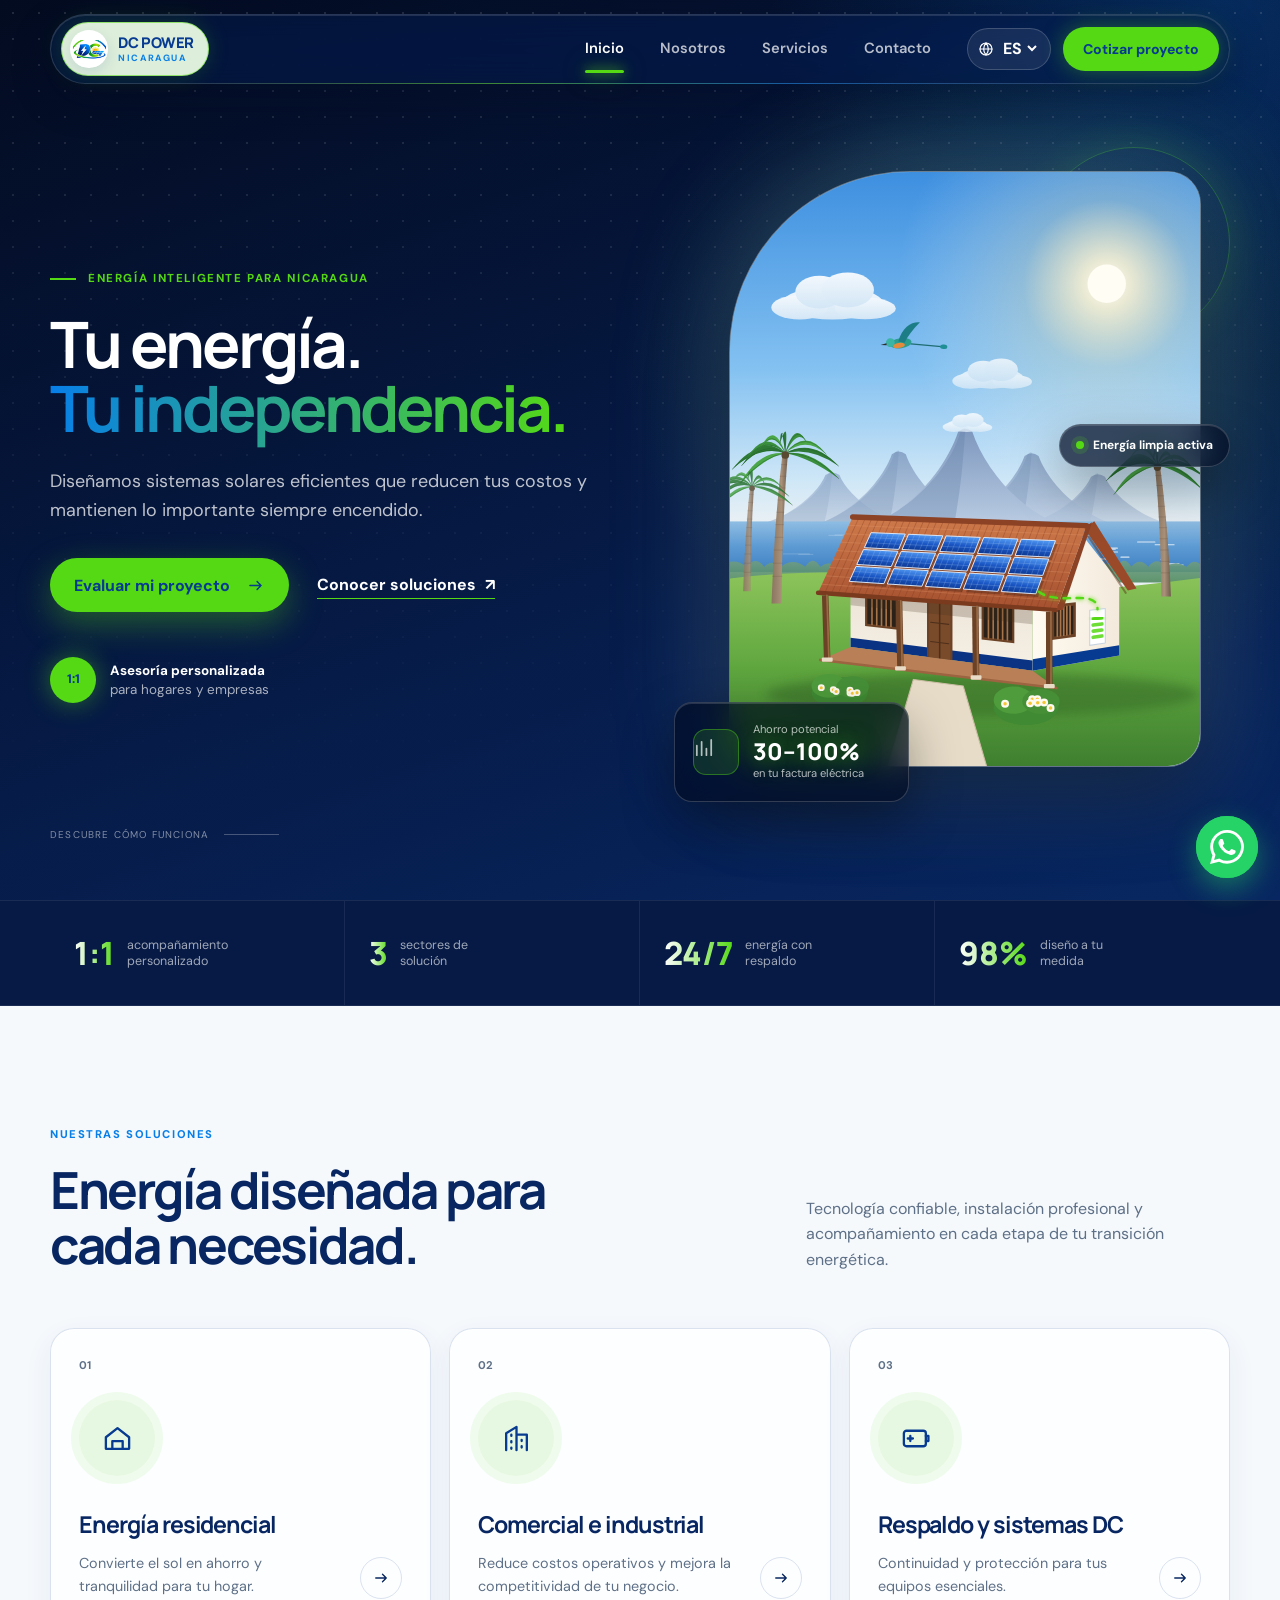
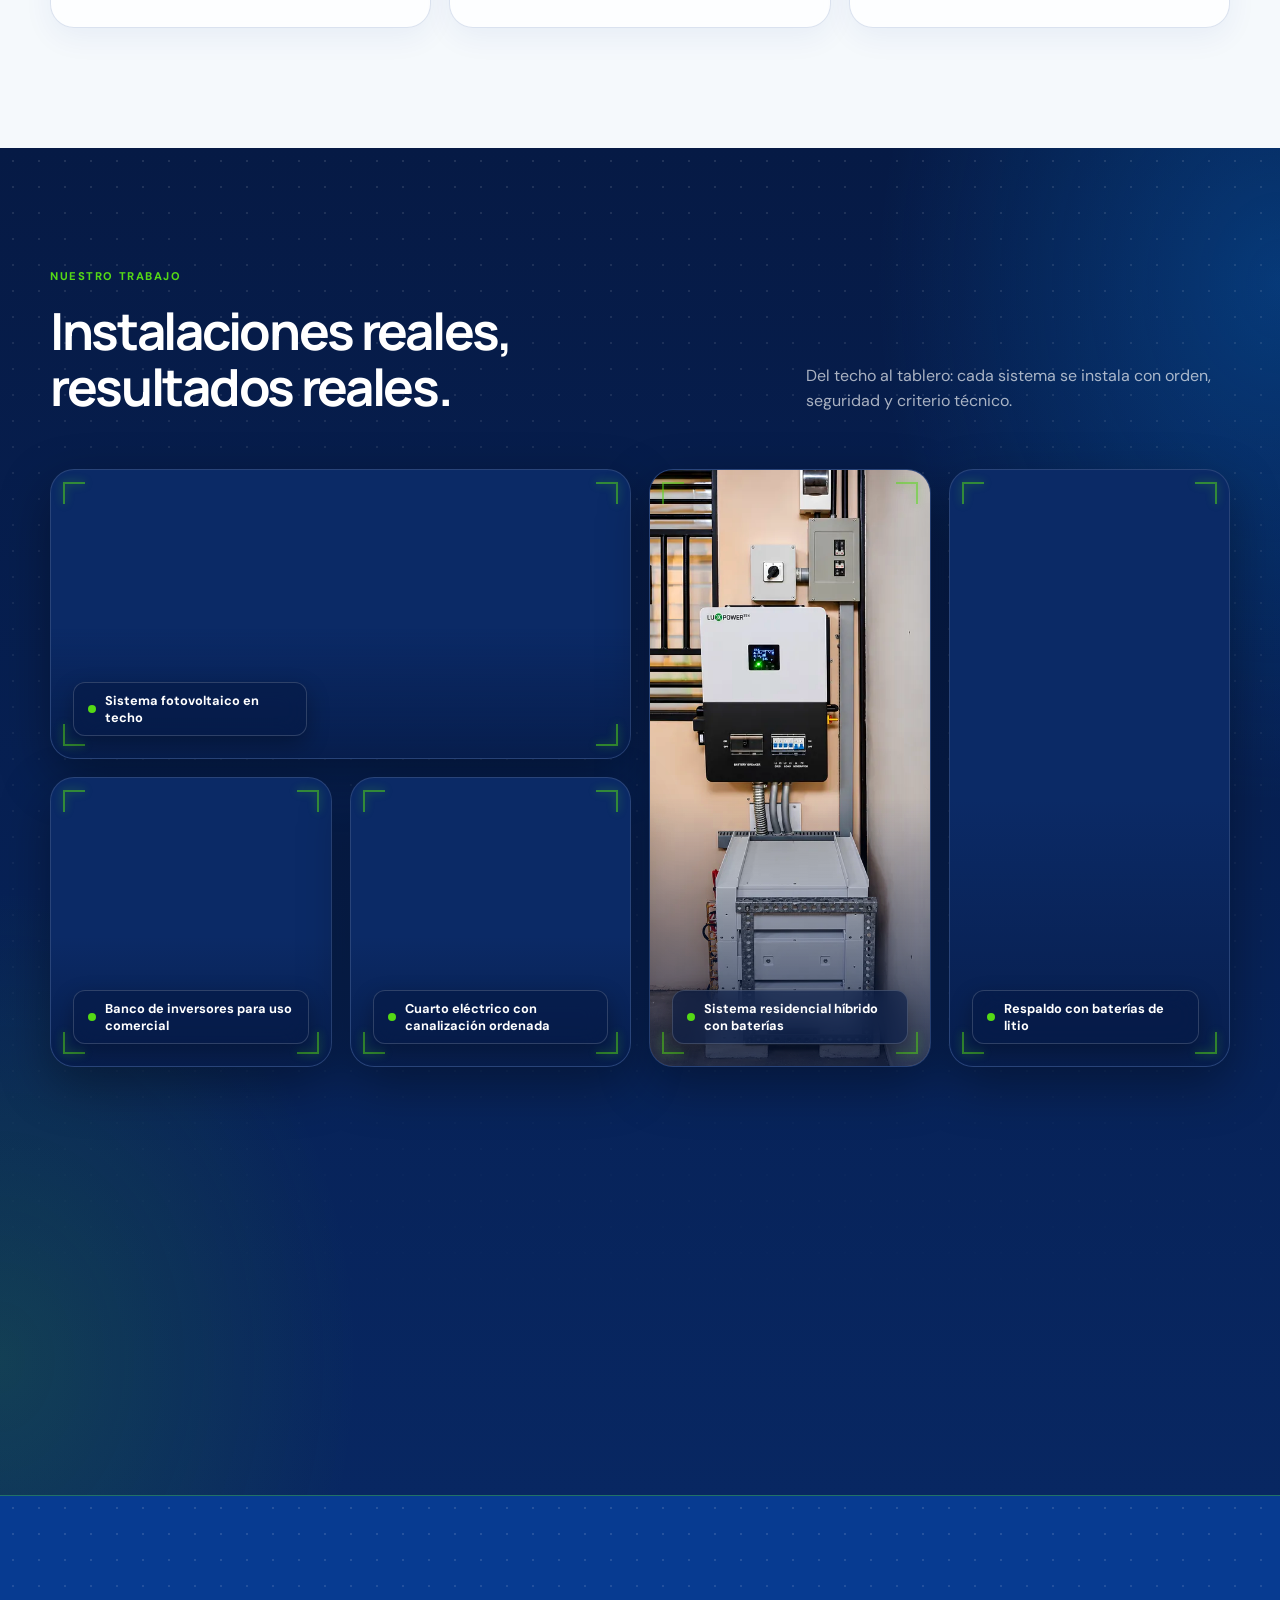
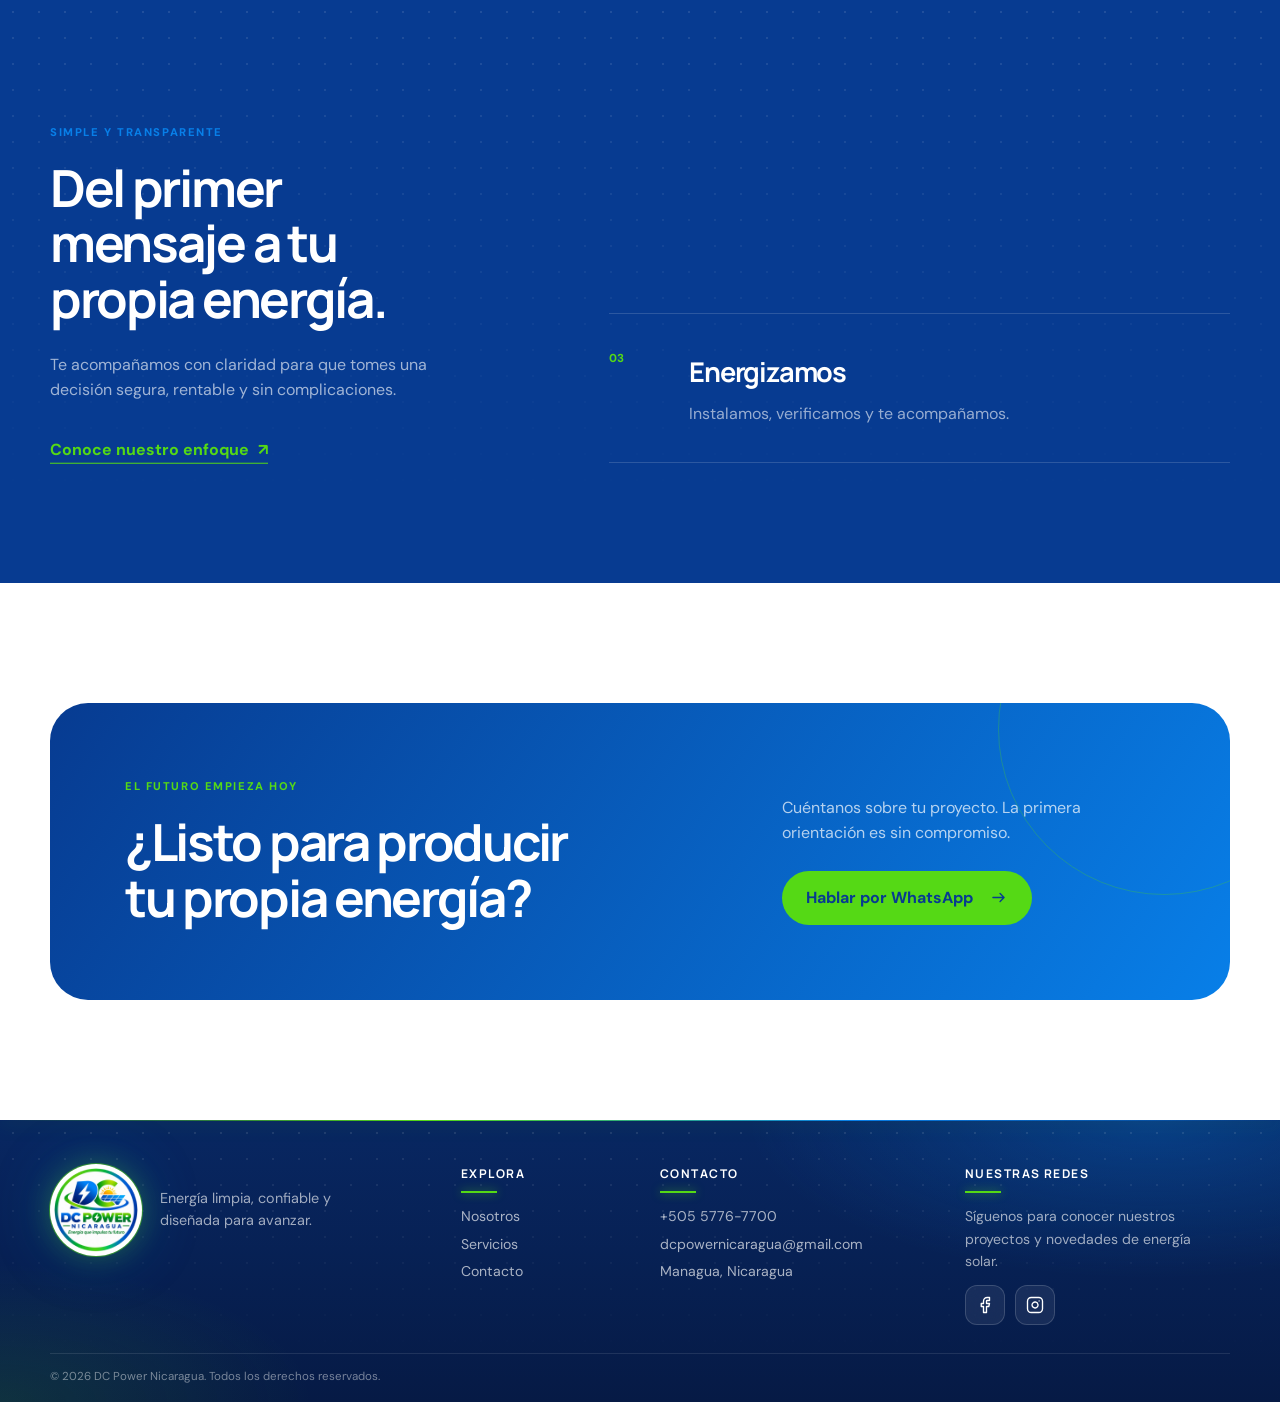
==== commit 66a7bc09: "Portada con 5 volcanes y fotos reales en "Nuestro trabajo" - Regresa la ilustración nicaragüense a l" ====
--- a/index.html
+++ b/index.html
@@ -9,9 +9,8 @@
     <link rel="preconnect" href="https://fonts.googleapis.com" />
     <link rel="preconnect" href="https://fonts.gstatic.com" crossorigin />
     <link href="https://fonts.googleapis.com/css2?family=DM+Sans:wght@400;500;600;700&family=Manrope:wght@500;600;700;800&display=swap" rel="stylesheet" />
-    <link rel="preload" as="image" href="assets/img/hero-instalacion.webp" />
-    <link rel="stylesheet" href="styles.css?v=20261118f" />
-    <script type="module" src="main.js?v=20261118f"></script>
+    <link rel="stylesheet" href="styles.css?v=20261118g" />
+    <script type="module" src="main.js?v=20261118g"></script>
   </head>
   <body>
     <header class="site-header">
@@ -70,7 +69,224 @@
             </div>
           </div>
           <div class="hero-visual reveal">
-            <div class="hero-photo" role="img" aria-label="Paneles solares instalados por DC Power sobre un techo rojo, con montañas y cielo despejado de fondo"></div>
+            <div class="hero-photo hero-photo-art" role="img" aria-label="Ilustración de una casa colonial nicaragüense con paneles solares en el techo, frente al lago y una cadena de cinco volcanes en un día soleado">
+              <svg class="hero-art" viewBox="0 0 540 680" preserveAspectRatio="xMidYMid slice" aria-hidden="true" focusable="false">
+<defs>
+  <linearGradient id="nk-sky" x1="0" y1="0" x2="0" y2="1"><stop offset="0" stop-color="#3d8fe0"/><stop offset=".33" stop-color="#83c1f1"/><stop offset=".52" stop-color="#cfe7f7"/><stop offset=".59" stop-color="#e9f0f4"/></linearGradient>
+  <radialGradient id="nk-sunglow" cx="0" cy="0" r="1" gradientUnits="userSpaceOnUse" gradientTransform="translate(432 128) scale(240)"><stop offset="0" stop-color="#fffdf2" stop-opacity="1"/><stop offset=".12" stop-color="#fff3cf" stop-opacity=".85"/><stop offset=".4" stop-color="#ffe9b0" stop-opacity=".28"/><stop offset="1" stop-color="#ffffff" stop-opacity="0"/></radialGradient>
+  <linearGradient id="nk-beam" x1="0" y1="0" x2="0" y2="1"><stop offset="0" stop-color="#fff8dc" stop-opacity=".55"/><stop offset="1" stop-color="#fff8dc" stop-opacity="0"/></linearGradient>
+  <linearGradient id="nk-cloud" x1="0" y1="0" x2="0" y2="1"><stop offset="0" stop-color="#ffffff"/><stop offset="1" stop-color="#dcebf7"/></linearGradient>
+  <linearGradient id="nk-volc" x1="0" y1="0" x2="0" y2="1"><stop offset="0" stop-color="#7d97bd"/><stop offset="1" stop-color="#b8cbe2"/></linearGradient>
+  <linearGradient id="nk-volc-shade" x1="0" y1="0" x2="1" y2="0"><stop offset="0" stop-color="#5f7aa3" stop-opacity=".55"/><stop offset="1" stop-color="#5f7aa3" stop-opacity="0"/></linearGradient>
+  <linearGradient id="nk-lake" x1="0" y1="0" x2="0" y2="1"><stop offset="0" stop-color="#8fbde3"/><stop offset=".5" stop-color="#5c9ad3"/><stop offset="1" stop-color="#3f80c2"/></linearGradient>
+  <linearGradient id="nk-shore" x1="0" y1="0" x2="0" y2="1"><stop offset="0" stop-color="#6f9d82"/><stop offset="1" stop-color="#4f8a5f"/></linearGradient>
+  <linearGradient id="nk-lawn" x1="0" y1="0" x2="0" y2="1"><stop offset="0" stop-color="#8cc45a"/><stop offset=".5" stop-color="#5fa63f"/><stop offset="1" stop-color="#3e7f2f"/></linearGradient>
+  <linearGradient id="nk-tile" x1="0" y1="1" x2="0" y2="0"><stop offset="0" stop-color="#a5502f"/><stop offset="1" stop-color="#cf7a4b"/></linearGradient>
+  <linearGradient id="nk-panel" x1="0" y1="1" x2=".3" y2="0"><stop offset="0" stop-color="#0a2f80"/><stop offset=".55" stop-color="#1a56c4"/><stop offset="1" stop-color="#4c93ee"/></linearGradient>
+  <linearGradient id="nk-wall" x1="0" y1="0" x2="0" y2="1"><stop offset="0" stop-color="#d9cfbf"/><stop offset=".35" stop-color="#efe7da"/><stop offset="1" stop-color="#f6f0e6"/></linearGradient>
+  <linearGradient id="nk-side" x1="0" y1="0" x2="1" y2="0"><stop offset="0" stop-color="#fffaf1"/><stop offset="1" stop-color="#f3eadc"/></linearGradient>
+  <linearGradient id="nk-glint" x1="0" y1="0" x2="1" y2="0"><stop offset="0" stop-color="#ffffff" stop-opacity="0"/><stop offset=".5" stop-color="#ffffff" stop-opacity=".7"/><stop offset="1" stop-color="#ffffff" stop-opacity="0"/></linearGradient>
+  <linearGradient id="nk-trunk" x1="0" y1="0" x2="1" y2="0"><stop offset="0" stop-color="#8a7560"/><stop offset=".6" stop-color="#a99079"/><stop offset="1" stop-color="#6e5c4b"/></linearGradient>
+  <filter id="nk-haze"><feGaussianBlur stdDeviation=".45"/></filter>
+  <filter id="nk-soft" x="-30%" y="-30%" width="160%" height="160%"><feGaussianBlur stdDeviation="5"/></filter>
+  <filter id="nk-fg" x="-20%" y="-20%" width="140%" height="140%"><feGaussianBlur stdDeviation="2.4"/></filter>
+  <filter id="nk-glow" x="-80%" y="-80%" width="260%" height="260%"><feGaussianBlur stdDeviation="2.2" result="b"/><feMerge><feMergeNode in="b"/><feMergeNode in="SourceGraphic"/></feMerge></filter>
+  <clipPath id="nk-panelclip"><polygon points="165.1,488.3 340.5,500.0 359.3,449.1 185.9,441.5"/></clipPath>
+</defs>
+<rect width="540" height="680" fill="url(#nk-sky)"/>
+<circle cx="432" cy="128" r="240" fill="url(#nk-sunglow)"/>
+<circle class="nk-sun" cx="432" cy="128" r="22" fill="#fffdf4"/>
+<g class="nk-cloud" opacity="0.92" fill="url(#nk-cloud)"><ellipse cx="118.0" cy="150.0" rx="57.5" ry="18.8"/><ellipse cx="80.5" cy="155.0" rx="32.5" ry="13.8"/><ellipse cx="155.5" cy="156.2" rx="35.0" ry="12.5"/><ellipse cx="103.0" cy="137.5" rx="27.5" ry="18.8"/><ellipse cx="135.5" cy="135.0" rx="30.0" ry="20.0"/></g>
+<g class="nk-cloud nk-cloud-2" opacity="0.75" fill="url(#nk-cloud)"><ellipse cx="300.0" cy="236.0" rx="36.8" ry="12.0"/><ellipse cx="276.0" cy="239.2" rx="20.8" ry="8.8"/><ellipse cx="324.0" cy="240.0" rx="22.4" ry="8.0"/><ellipse cx="290.4" cy="228.0" rx="17.6" ry="12.0"/><ellipse cx="311.2" cy="226.4" rx="19.2" ry="12.8"/></g>
+<g class="nk-bird" transform="translate(196 196) rotate(-8) scale(1.15)">
+  <path d="M10 2 L40 9" stroke="#1f6d72" stroke-width="1.3" stroke-linecap="round"/>
+  <ellipse cx="42" cy="9.5" rx="3.6" ry="2.2" fill="#1f8f95" transform="rotate(14 42 9.5)"/>
+  <ellipse cx="0" cy="0" rx="11" ry="5" fill="#2a9d8f"/>
+  <ellipse cx="-2" cy="2" rx="6" ry="2.6" fill="#e48a3c"/>
+  <circle cx="-10" cy="-2" r="4.4" fill="#3bb3a5"/>
+  <path d="M-14 -2 L-20 -1 L-14 0 Z" fill="#2b2b2b"/>
+  <path class="nk-wing" d="M-2 -2 C 4 -16 14 -20 22 -18 C 14 -12 8 -6 4 0 Z" fill="#1d7d86"/>
+</g>
+<g filter="url(#nk-haze)">
+<g opacity="0.62"><path d="M40.0 402 C 75.1 391.2 102.4 366.0 110.0 347.0 Q 118.0 341.0 126.0 347.0 C 133.6 366.0 160.9 391.2 196.0 402 Z" fill="url(#nk-volc)"/><path d="M40.0 402 C 75.1 391.2 105.5 367.2 113.0 346.0 Q 116.0 342.0 118.0 343.0 C 115.0 372.0 111.8 390.0 108.6 402 Z" fill="#5f7aa3" opacity=".3"/></g>
+<g opacity="0.62"><path d="M344.0 402 C 379.1 391.6 406.4 367.2 414.0 349.0 Q 422.0 343.0 430.0 349.0 C 437.6 367.2 464.9 391.6 500.0 402 Z" fill="url(#nk-volc)"/><path d="M344.0 402 C 379.1 391.6 409.5 368.4 417.0 348.0 Q 420.0 344.0 422.0 345.0 C 419.0 373.0 415.8 390.4 412.6 402 Z" fill="#5f7aa3" opacity=".3"/></g>
+<g opacity="0.8"><path d="M104.0 402 C 144.5 386.9 176.0 351.6 186.0 323.0 Q 194.0 317.0 202.0 323.0 C 212.0 351.6 243.5 386.9 284.0 402 Z" fill="url(#nk-volc)"/><path d="M104.0 402 C 144.5 386.9 179.6 353.3 189.0 322.0 Q 192.0 318.0 194.0 319.0 C 191.0 360.0 186.8 385.2 183.2 402 Z" fill="#5f7aa3" opacity=".3"/></g>
+<g opacity="0.8"><path d="M256.0 402 C 296.5 387.2 328.0 352.8 338.0 325.0 Q 346.0 319.0 354.0 325.0 C 364.0 352.8 395.5 387.2 436.0 402 Z" fill="url(#nk-volc)"/><path d="M256.0 402 C 296.5 387.2 331.6 354.4 341.0 324.0 Q 344.0 320.0 346.0 321.0 C 343.0 361.0 338.8 385.6 335.2 402 Z" fill="#5f7aa3" opacity=".3"/></g>
+<g opacity="1"><path d="M166.0 402 C 212.8 382.2 249.2 336.0 262.0 297.0 Q 270.0 291.0 278.0 297.0 C 290.8 336.0 327.2 382.2 374.0 402 Z" fill="url(#nk-volc)"/><path d="M166.0 402 C 212.8 382.2 253.4 338.2 265.0 296.0 Q 268.0 292.0 270.0 293.0 C 267.0 347.0 261.7 380.0 257.5 402 Z" fill="#5f7aa3" opacity=".3"/></g>
+</g>
+<g class="nk-cap" opacity="0.8" fill="url(#nk-cloud)"><ellipse cx="272.0" cy="290.0" rx="23.0" ry="7.5"/><ellipse cx="257.0" cy="292.0" rx="13.0" ry="5.5"/><ellipse cx="287.0" cy="292.5" rx="14.0" ry="5.0"/><ellipse cx="266.0" cy="285.0" rx="11.0" ry="7.5"/><ellipse cx="279.0" cy="284.0" rx="12.0" ry="8.0"/></g>
+<rect y="400" width="540" height="58" fill="url(#nk-lake)"/>
+<path class="nk-sparkle" d="M423.3 430.6h20.9" stroke="#ffffff" stroke-opacity=".75" stroke-width="1.2" stroke-linecap="round" style="animation-delay:-1.40s"/>
+<path class="nk-sparkle" d="M431.1 431.8h10.6" stroke="#ffffff" stroke-opacity=".75" stroke-width="1.2" stroke-linecap="round" style="animation-delay:-1.54s"/>
+<path class="nk-sparkle" d="M448.2 440.9h9.3" stroke="#ffffff" stroke-opacity=".75" stroke-width="1.2" stroke-linecap="round" style="animation-delay:-0.91s"/>
+<path class="nk-sparkle" d="M372.7 441.6h17.7" stroke="#ffffff" stroke-opacity=".75" stroke-width="1.2" stroke-linecap="round" style="animation-delay:-0.13s"/>
+<path class="nk-sparkle" d="M497.5 448.4h17.2" stroke="#ffffff" stroke-opacity=".75" stroke-width="1.2" stroke-linecap="round" style="animation-delay:-1.85s"/>
+<path class="nk-sparkle" d="M382.0 406.7h15.4" stroke="#ffffff" stroke-opacity=".75" stroke-width="1.2" stroke-linecap="round" style="animation-delay:-0.18s"/>
+<path class="nk-sparkle" d="M386.6 416.6h8.4" stroke="#ffffff" stroke-opacity=".75" stroke-width="1.2" stroke-linecap="round" style="animation-delay:-1.39s"/>
+<path class="nk-sparkle" d="M421.7 443.1h15.3" stroke="#ffffff" stroke-opacity=".75" stroke-width="1.2" stroke-linecap="round" style="animation-delay:-1.92s"/>
+<path class="nk-sparkle" d="M430.0 435.1h14.4" stroke="#ffffff" stroke-opacity=".75" stroke-width="1.2" stroke-linecap="round" style="animation-delay:-0.83s"/>
+<path class="nk-sparkle" d="M499.7 449.8h19.8" stroke="#ffffff" stroke-opacity=".75" stroke-width="1.2" stroke-linecap="round" style="animation-delay:-2.12s"/>
+<path class="nk-sparkle" d="M404.1 416.1h12.0" stroke="#ffffff" stroke-opacity=".75" stroke-width="1.2" stroke-linecap="round" style="animation-delay:-0.21s"/>
+<path class="nk-sparkle" d="M467.3 423.6h19.9" stroke="#ffffff" stroke-opacity=".75" stroke-width="1.2" stroke-linecap="round" style="animation-delay:-1.16s"/>
+<path class="nk-sparkle" d="M494.1 443.3h8.0" stroke="#ffffff" stroke-opacity=".75" stroke-width="1.2" stroke-linecap="round" style="animation-delay:-0.63s"/>
+<path class="nk-sparkle" d="M487.4 426.7h21.7" stroke="#ffffff" stroke-opacity=".75" stroke-width="1.2" stroke-linecap="round" style="animation-delay:-1.19s"/>
+<path d="M61.9 437.2h29.6" stroke="#ffffff" stroke-opacity=".22" stroke-width="1"/>
+<path d="M120.9 415.5h20.7" stroke="#ffffff" stroke-opacity=".22" stroke-width="1"/>
+<path d="M329.2 442.3h16.4" stroke="#ffffff" stroke-opacity=".22" stroke-width="1"/>
+<path d="M113.9 416.0h15.2" stroke="#ffffff" stroke-opacity=".22" stroke-width="1"/>
+<path d="M279.1 419.1h25.2" stroke="#ffffff" stroke-opacity=".22" stroke-width="1"/>
+<path d="M174.2 419.6h28.6" stroke="#ffffff" stroke-opacity=".22" stroke-width="1"/>
+<path d="M79.3 437.7h16.3" stroke="#ffffff" stroke-opacity=".22" stroke-width="1"/>
+<path d="M166.2 420.5h19.4" stroke="#ffffff" stroke-opacity=".22" stroke-width="1"/>
+<path d="M-10 470 L-10 452 Q 4.8 439.6 19.6 452 Q 29.7 438.9 39.9 452 Q 49.3 442.8 58.8 452 Q 72.8 440.9 86.8 452 Q 95.5 438.1 104.2 452 Q 113.7 443.9 123.2 452 Q 136.6 443.4 150.0 452 Q 160.0 445.4 170.1 452 Q 178.7 441.3 187.4 452 Q 197.1 441.2 206.8 452 Q 217.4 442.4 228.0 452 Q 242.7 442.1 257.4 452 Q 269.4 439.1 281.5 452 Q 290.7 444.8 300.0 452 Q 314.4 439.5 328.7 452 Q 338.5 444.5 348.2 452 Q 361.4 438.5 374.6 452 Q 384.0 438.4 393.3 452 Q 407.5 441.2 421.7 452 Q 432.6 445.2 443.6 452 Q 451.9 438.3 460.1 452 Q 469.8 440.4 479.5 452 Q 489.3 439.4 499.1 452 Q 511.2 443.7 523.4 452 Q 532.6 440.2 541.9 452 Q 550.3 444.2 558.8 452 Q 570.7 439.2 582.7 452 L560 470 Z" fill="url(#nk-shore)" opacity=".9"/>
+<path d="M-20 468 C 90 452 210 458 300 470 C 400 484 470 474 560 462 L560 680 L-20 680 Z" fill="url(#nk-lawn)"/>
+<g opacity="1.0"><polygon points="494.5,486.0 494.4,472.4 494.1,458.9 493.8,445.7 493.4,432.7 492.9,419.9 492.3,407.2 491.6,394.9 490.9,382.7 490.1,370.7 489.1,358.9 488.1,347.4 487.1,336.0 492.9,336.0 494.4,347.4 495.9,358.9 497.2,370.7 498.4,382.7 499.6,394.9 500.7,407.2 501.7,419.9 502.6,432.7 503.5,445.7 504.2,458.9 504.9,472.4 505.5,486.0" fill="url(#nk-trunk)"/><path d="M494.1 458.9h10.1" stroke="#5f4e3f" stroke-opacity=".35" stroke-width=".8"/><path d="M493.8 445.7h9.7" stroke="#5f4e3f" stroke-opacity=".35" stroke-width=".8"/><path d="M493.4 432.7h9.2" stroke="#5f4e3f" stroke-opacity=".35" stroke-width=".8"/><path d="M492.9 419.9h8.8" stroke="#5f4e3f" stroke-opacity=".35" stroke-width=".8"/><path d="M492.3 407.2h8.4" stroke="#5f4e3f" stroke-opacity=".35" stroke-width=".8"/><path d="M491.6 394.9h8.0" stroke="#5f4e3f" stroke-opacity=".35" stroke-width=".8"/><path d="M490.9 382.7h7.6" stroke="#5f4e3f" stroke-opacity=".35" stroke-width=".8"/><path d="M490.1 370.7h7.1" stroke="#5f4e3f" stroke-opacity=".35" stroke-width=".8"/><path d="M489.1 358.9h6.7" stroke="#5f4e3f" stroke-opacity=".35" stroke-width=".8"/><path d="M488.1 347.4h6.3" stroke="#5f4e3f" stroke-opacity=".35" stroke-width=".8"/><path d="M490.0 336.0 Q 458.6 317.5 431.5 353.4 Q 461.4 326.7 490.0 336.0 Z" fill="#2e7a35"/><path d="M490.0 336.0 Q 460.7 324.5 431.5 353.4" stroke="#1f5a27" stroke-width=".8" fill="none" opacity=".6"/><path d="M490.0 336.0 Q 466.7 306.8 445.3 341.9 Q 468.0 316.3 490.0 336.0 Z" fill="#3a8f3d"/><path d="M490.0 336.0 Q 467.7 314.1 445.3 341.9" stroke="#1f5a27" stroke-width=".8" fill="none" opacity=".6"/><path d="M490.0 336.0 Q 475.7 294.9 458.1 328.7 Q 473.5 304.2 490.0 336.0 Z" fill="#4aa646"/><path d="M490.0 336.0 Q 474.0 302.0 458.1 328.7" stroke="#1f5a27" stroke-width=".8" fill="none" opacity=".6"/><path d="M490.0 336.0 Q 493.5 298.7 485.3 329.8 Q 485.9 304.4 490.0 336.0 Z" fill="#2e7a35"/><path d="M490.0 336.0 Q 487.7 303.1 485.3 329.8" stroke="#1f5a27" stroke-width=".8" fill="none" opacity=".6"/><path d="M490.0 336.0 Q 500.5 313.5 509.0 333.3 Q 499.2 304.0 490.0 336.0 Z" fill="#3a8f3d"/><path d="M490.0 336.0 Q 499.5 306.2 509.0 333.3" stroke="#1f5a27" stroke-width=".8" fill="none" opacity=".6"/><path d="M490.0 336.0 Q 509.6 318.8 530.4 339.1 Q 510.4 309.3 490.0 336.0 Z" fill="#4aa646"/><path d="M490.0 336.0 Q 510.2 311.5 530.4 339.1" stroke="#1f5a27" stroke-width=".8" fill="none" opacity=".6"/><path d="M490.0 336.0 Q 515.5 329.0 544.7 350.5 Q 517.9 319.7 490.0 336.0 Z" fill="#2e7a35"/><path d="M490.0 336.0 Q 517.4 321.9 544.7 350.5" stroke="#1f5a27" stroke-width=".8" fill="none" opacity=".6"/><path d="M490.0 336.0 Q 511.9 339.8 540.8 363.0 Q 516.4 331.3 490.0 336.0 Z" fill="#3a8f3d"/><path d="M490.0 336.0 Q 515.4 333.3 540.8 363.0" stroke="#1f5a27" stroke-width=".8" fill="none" opacity=".6"/><path d="M490.0 336.0 Q 461.0 332.6 440.2 369.1 Q 466.3 340.6 490.0 336.0 Z" fill="#4aa646"/><path d="M490.0 336.0 Q 465.1 338.8 440.2 369.1" stroke="#1f5a27" stroke-width=".8" fill="none" opacity=".6"/><path d="M490.0 336.0 Q 462.1 313.0 437.5 348.6 Q 464.3 322.3 490.0 336.0 Z" fill="#2e7a35"/><path d="M490.0 336.0 Q 463.8 320.2 437.5 348.6" stroke="#1f5a27" stroke-width=".8" fill="none" opacity=".6"/><circle cx="490.0" cy="338.0" r="4.2" fill="#5a4a32"/></g>
+<g opacity="1.0"><polygon points="48.3,494.0 48.9,478.4 49.6,462.9 50.3,447.8 51.2,432.8 52.1,418.2 53.1,403.7 54.2,389.5 55.4,375.5 56.6,361.8 58.0,348.3 59.4,335.0 60.9,322.0 67.1,322.0 66.0,335.0 65.0,348.3 64.1,361.8 63.3,375.5 62.6,389.5 61.9,403.7 61.3,418.2 60.8,432.8 60.4,447.8 60.1,462.9 59.9,478.4 59.7,494.0" fill="url(#nk-trunk)"/><path d="M49.6 462.9h10.6" stroke="#5f4e3f" stroke-opacity=".35" stroke-width=".8"/><path d="M50.3 447.8h10.1" stroke="#5f4e3f" stroke-opacity=".35" stroke-width=".8"/><path d="M51.2 432.8h9.7" stroke="#5f4e3f" stroke-opacity=".35" stroke-width=".8"/><path d="M52.1 418.2h9.2" stroke="#5f4e3f" stroke-opacity=".35" stroke-width=".8"/><path d="M53.1 403.7h8.8" stroke="#5f4e3f" stroke-opacity=".35" stroke-width=".8"/><path d="M54.2 389.5h8.4" stroke="#5f4e3f" stroke-opacity=".35" stroke-width=".8"/><path d="M55.4 375.5h7.9" stroke="#5f4e3f" stroke-opacity=".35" stroke-width=".8"/><path d="M56.6 361.8h7.5" stroke="#5f4e3f" stroke-opacity=".35" stroke-width=".8"/><path d="M58.0 348.3h7.0" stroke="#5f4e3f" stroke-opacity=".35" stroke-width=".8"/><path d="M59.4 335.0h6.6" stroke="#5f4e3f" stroke-opacity=".35" stroke-width=".8"/><path d="M64.0 322.0 Q 31.4 302.7 3.3 340.3 Q 34.3 312.3 64.0 322.0 Z" fill="#2e7a35"/><path d="M64.0 322.0 Q 33.7 310.1 3.3 340.3" stroke="#1f5a27" stroke-width=".8" fill="none" opacity=".6"/><path d="M64.0 322.0 Q 40.4 292.1 19.1 328.9 Q 41.9 302.0 64.0 322.0 Z" fill="#3a8f3d"/><path d="M64.0 322.0 Q 41.5 299.7 19.1 328.9" stroke="#1f5a27" stroke-width=".8" fill="none" opacity=".6"/><path d="M64.0 322.0 Q 50.3 282.5 34.8 318.4 Q 49.1 292.4 64.0 322.0 Z" fill="#4aa646"/><path d="M64.0 322.0 Q 49.4 290.1 34.8 318.4" stroke="#1f5a27" stroke-width=".8" fill="none" opacity=".6"/><path d="M64.0 322.0 Q 68.1 279.0 58.2 309.8 Q 59.0 283.3 64.0 322.0 Z" fill="#2e7a35"/><path d="M64.0 322.0 Q 61.1 282.3 58.2 309.8" stroke="#1f5a27" stroke-width=".8" fill="none" opacity=".6"/><path d="M64.0 322.0 Q 79.6 291.0 89.4 311.6 Q 75.8 281.8 64.0 322.0 Z" fill="#3a8f3d"/><path d="M64.0 322.0 Q 76.7 283.9 89.4 311.6" stroke="#1f5a27" stroke-width=".8" fill="none" opacity=".6"/><path d="M64.0 322.0 Q 87.2 302.0 110.8 323.0 Q 87.4 292.0 64.0 322.0 Z" fill="#4aa646"/><path d="M64.0 322.0 Q 87.4 294.4 110.8 323.0" stroke="#1f5a27" stroke-width=".8" fill="none" opacity=".6"/><path d="M64.0 322.0 Q 92.7 314.1 125.0 336.6 Q 95.0 304.4 64.0 322.0 Z" fill="#2e7a35"/><path d="M64.0 322.0 Q 94.5 306.7 125.0 336.6" stroke="#1f5a27" stroke-width=".8" fill="none" opacity=".6"/><path d="M64.0 322.0 Q 91.3 326.7 125.2 350.9 Q 95.6 317.6 64.0 322.0 Z" fill="#3a8f3d"/><path d="M64.0 322.0 Q 94.6 319.7 125.2 350.9" stroke="#1f5a27" stroke-width=".8" fill="none" opacity=".6"/><path d="M64.0 322.0 Q 33.9 318.4 12.4 356.5 Q 39.5 326.7 64.0 322.0 Z" fill="#4aa646"/><path d="M64.0 322.0 Q 38.2 324.8 12.4 356.5" stroke="#1f5a27" stroke-width=".8" fill="none" opacity=".6"/><path d="M64.0 322.0 Q 36.8 298.9 13.9 336.2 Q 39.6 308.5 64.0 322.0 Z" fill="#2e7a35"/><path d="M64.0 322.0 Q 38.9 306.3 13.9 336.2" stroke="#1f5a27" stroke-width=".8" fill="none" opacity=".6"/><circle cx="64.0" cy="324.0" r="4.4" fill="#5a4a32"/></g>
+<g opacity="0.85"><polygon points="15.8,480.0 16.2,469.1 16.7,458.3 17.1,447.8 17.7,437.3 18.3,427.1 18.9,417.0 19.6,407.1 20.3,397.3 21.1,387.8 21.9,378.3 22.8,369.1 23.8,360.0 28.2,360.0 27.6,369.1 27.1,378.3 26.5,387.8 26.1,397.3 25.7,407.1 25.3,417.0 25.0,427.1 24.7,437.3 24.5,447.8 24.3,458.3 24.2,469.1 24.2,480.0" fill="url(#nk-trunk)"/><path d="M16.7 458.3h7.7" stroke="#5f4e3f" stroke-opacity=".35" stroke-width=".8"/><path d="M17.1 447.8h7.4" stroke="#5f4e3f" stroke-opacity=".35" stroke-width=".8"/><path d="M17.7 437.3h7.0" stroke="#5f4e3f" stroke-opacity=".35" stroke-width=".8"/><path d="M18.3 427.1h6.7" stroke="#5f4e3f" stroke-opacity=".35" stroke-width=".8"/><path d="M18.9 417.0h6.4" stroke="#5f4e3f" stroke-opacity=".35" stroke-width=".8"/><path d="M19.6 407.1h6.1" stroke="#5f4e3f" stroke-opacity=".35" stroke-width=".8"/><path d="M20.3 397.3h5.8" stroke="#5f4e3f" stroke-opacity=".35" stroke-width=".8"/><path d="M21.1 387.8h5.4" stroke="#5f4e3f" stroke-opacity=".35" stroke-width=".8"/><path d="M21.9 378.3h5.1" stroke="#5f4e3f" stroke-opacity=".35" stroke-width=".8"/><path d="M22.8 369.1h4.8" stroke="#5f4e3f" stroke-opacity=".35" stroke-width=".8"/><path d="M26.0 360.0 Q 5.1 346.6 -12.0 373.9 Q 7.6 353.4 26.0 360.0 Z" fill="#2e7a35"/><path d="M26.0 360.0 Q 7.0 351.8 -12.0 373.9" stroke="#1f5a27" stroke-width=".8" fill="none" opacity=".6"/><path d="M26.0 360.0 Q 5.8 335.7 -13.8 362.3 Q 6.2 342.9 26.0 360.0 Z" fill="#3a8f3d"/><path d="M26.0 360.0 Q 6.1 341.3 -13.8 362.3" stroke="#1f5a27" stroke-width=".8" fill="none" opacity=".6"/><path d="M26.0 360.0 Q 15.5 329.7 2.9 355.6 Q 14.1 336.8 26.0 360.0 Z" fill="#4aa646"/><path d="M26.0 360.0 Q 14.4 335.2 2.9 355.6" stroke="#1f5a27" stroke-width=".8" fill="none" opacity=".6"/><path d="M26.0 360.0 Q 28.9 328.4 21.7 350.7 Q 22.3 331.4 26.0 360.0 Z" fill="#2e7a35"/><path d="M26.0 360.0 Q 23.9 330.7 21.7 350.7" stroke="#1f5a27" stroke-width=".8" fill="none" opacity=".6"/><path d="M26.0 360.0 Q 34.0 342.8 40.5 357.9 Q 33.0 335.6 26.0 360.0 Z" fill="#3a8f3d"/><path d="M26.0 360.0 Q 33.2 337.3 40.5 357.9" stroke="#1f5a27" stroke-width=".8" fill="none" opacity=".6"/><path d="M26.0 360.0 Q 42.8 345.6 59.8 360.8 Q 43.0 338.3 26.0 360.0 Z" fill="#4aa646"/><path d="M26.0 360.0 Q 42.9 340.0 59.8 360.8" stroke="#1f5a27" stroke-width=".8" fill="none" opacity=".6"/><path d="M26.0 360.0 Q 45.6 354.6 68.1 371.0 Q 47.5 347.5 26.0 360.0 Z" fill="#2e7a35"/><path d="M26.0 360.0 Q 47.1 349.2 68.1 371.0" stroke="#1f5a27" stroke-width=".8" fill="none" opacity=".6"/><path d="M26.0 360.0 Q 46.7 363.5 72.1 381.2 Q 49.8 356.9 26.0 360.0 Z" fill="#3a8f3d"/><path d="M26.0 360.0 Q 49.1 358.4 72.1 381.2" stroke="#1f5a27" stroke-width=".8" fill="none" opacity=".6"/><path d="M26.0 360.0 Q 3.2 357.7 -13.4 385.5 Q 7.2 363.8 26.0 360.0 Z" fill="#4aa646"/><path d="M26.0 360.0 Q 6.3 362.4 -13.4 385.5" stroke="#1f5a27" stroke-width=".8" fill="none" opacity=".6"/><path d="M26.0 360.0 Q 1.7 341.2 -20.6 368.3 Q 3.0 348.4 26.0 360.0 Z" fill="#2e7a35"/><path d="M26.0 360.0 Q 2.7 346.7 -20.6 368.3" stroke="#1f5a27" stroke-width=".8" fill="none" opacity=".6"/><circle cx="26.0" cy="362.0" r="3.2" fill="#5a4a32"/></g>
+<g class="nk-house" transform="translate(290 566) scale(1.24) translate(-290 -566)">
+<ellipse cx="290" cy="592" rx="200" ry="20" fill="#2f5e22" opacity=".45" filter="url(#nk-soft)"/>
+<polygon points="336.0,570.0 416.0,556.0 416.0,488.0 383.0,446.0 336.0,494.0" fill="url(#nk-side)"/>
+<polygon points="336.0,570.0 416.0,556.0 416.0,546.5 336.0,559.4" fill="#073b91"/>
+<polygon points="353.6,541.7 376.0,538.5 376.0,506.8 353.6,509.0" fill="#6b4226"/>
+<polygon points="356.0,538.4 373.6,536.0 373.6,510.0 356.0,511.7" fill="#2b2118"/>
+<path d="M358.9 538.0L358.9 511.4" stroke="#a87449" stroke-width="1.6"/>
+<path d="M361.9 537.6L361.9 511.1" stroke="#a87449" stroke-width="1.6"/>
+<path d="M364.8 537.2L364.8 510.9" stroke="#a87449" stroke-width="1.6"/>
+<path d="M367.7 536.8L367.7 510.6" stroke="#a87449" stroke-width="1.6"/>
+<path d="M370.7 536.4L370.7 510.3" stroke="#a87449" stroke-width="1.6"/>
+<polygon points="388.8,546.6 403.2,544.4 403.2,512.5 388.8,514.1" fill="#ffffff" stroke="#c9d4e2" stroke-width="1"/>
+<path class="nk-led" d="M392.0 522.2L400.0 521.2" stroke="#55d915" stroke-width="3" stroke-linecap="round" filter="url(#nk-glow)"/>
+<path class="nk-cell" d="M392.0 539.1L400.0 537.9" stroke="#55d915" stroke-width="3.4" stroke-linecap="round" opacity=".85"/>
+<path class="nk-cell" d="M392.0 533.4L400.0 532.4" stroke="#55d915" stroke-width="3.4" stroke-linecap="round" opacity=".85"/>
+<path class="nk-cell" d="M392.0 527.8L400.0 526.8" stroke="#55d915" stroke-width="3.4" stroke-linecap="round" opacity=".85"/>
+<polygon points="168.0,548.0 336.0,570.0 336.0,492.0 168.0,478.0" fill="url(#nk-wall)"/>
+<polygon points="168.0,548.0 336.0,570.0 336.0,560.6 168.0,539.6" fill="#0a3383"/>
+<polygon points="181.4,528.6 211.7,532.1 211.7,497.5 181.4,494.7" fill="#6b4226"/>
+<polygon points="183.5,526.7 209.7,529.7 209.7,499.5 183.5,497.0" fill="#2b2118"/>
+<path d="M187.8 527.2L187.8 497.4" stroke="#a87449" stroke-width="1.5"/>
+<path d="M192.2 527.7L192.2 497.8" stroke="#a87449" stroke-width="1.5"/>
+<path d="M196.6 528.2L196.6 498.2" stroke="#a87449" stroke-width="1.5"/>
+<path d="M200.9 528.7L200.9 498.6" stroke="#a87449" stroke-width="1.5"/>
+<path d="M205.3 529.2L205.3 499.1" stroke="#a87449" stroke-width="1.5"/>
+<polygon points="238.6,557.2 262.1,560.3 262.1,500.7 238.6,498.6" fill="#6b4226"/>
+<polygon points="240.6,557.5 260.1,560.1 260.1,502.8 240.6,500.9" fill="#7a4b2b"/>
+<path d="M250.3 558.8L250.3 501.9" stroke="#4e2f1a" stroke-width="1.4"/>
+<path d="M241.9 543.0L258.7 545.0" stroke="#4e2f1a" stroke-width="1"/>
+<path d="M241.9 525.3L258.7 527.2" stroke="#4e2f1a" stroke-width="1"/>
+<polygon points="289.0,541.1 319.2,544.6 319.2,507.6 289.0,504.7" fill="#6b4226"/>
+<polygon points="291.0,539.1 317.2,542.1 317.2,509.7 291.0,507.2" fill="#2b2118"/>
+<path d="M295.3 539.6L295.3 507.6" stroke="#a87449" stroke-width="1.5"/>
+<path d="M299.7 540.1L299.7 508.0" stroke="#a87449" stroke-width="1.5"/>
+<path d="M304.1 540.6L304.1 508.5" stroke="#a87449" stroke-width="1.5"/>
+<path d="M308.4 541.1L308.4 508.9" stroke="#a87449" stroke-width="1.5"/>
+<path d="M312.8 541.6L312.8 509.3" stroke="#a87449" stroke-width="1.5"/>
+<polygon points="168.0,509.5 336.0,527.1 336.0,492.0 168.0,478.0" fill="#3b2a1a" opacity=".22"/>
+<polygon points="168.0,548.0 336.0,570.0 358.0,586.0 140.0,560.0" fill="#c98a5e"/>
+<polygon points="168.0,548.0 336.0,570.0 358.0,586.0 140.0,560.0" fill="#000" opacity=".08"/>
+<path d="M140.0 560.0L358.0 586.0" stroke="#9c6440" stroke-width="2.4"/>
+<polygon points="138.0,498.0 358.0,514.0 386.0,436.0 170.0,428.0" fill="url(#nk-tile)"/>
+<path d="M144.1 498.4L176.0 428.2" stroke="#7d3a1f" stroke-opacity=".35" stroke-width=".9"/>
+<path d="M150.2 498.9L182.0 428.4" stroke="#7d3a1f" stroke-opacity=".35" stroke-width=".9"/>
+<path d="M156.3 499.3L188.0 428.7" stroke="#7d3a1f" stroke-opacity=".35" stroke-width=".9"/>
+<path d="M162.4 499.8L194.0 428.9" stroke="#7d3a1f" stroke-opacity=".35" stroke-width=".9"/>
+<path d="M168.6 500.2L200.0 429.1" stroke="#7d3a1f" stroke-opacity=".35" stroke-width=".9"/>
+<path d="M174.7 500.7L206.0 429.3" stroke="#7d3a1f" stroke-opacity=".35" stroke-width=".9"/>
+<path d="M180.8 501.1L212.0 429.6" stroke="#7d3a1f" stroke-opacity=".35" stroke-width=".9"/>
+<path d="M186.9 501.6L218.0 429.8" stroke="#7d3a1f" stroke-opacity=".35" stroke-width=".9"/>
+<path d="M193.0 502.0L224.0 430.0" stroke="#7d3a1f" stroke-opacity=".35" stroke-width=".9"/>
+<path d="M199.1 502.4L230.0 430.2" stroke="#7d3a1f" stroke-opacity=".35" stroke-width=".9"/>
+<path d="M205.2 502.9L236.0 430.4" stroke="#7d3a1f" stroke-opacity=".35" stroke-width=".9"/>
+<path d="M211.3 503.3L242.0 430.7" stroke="#7d3a1f" stroke-opacity=".35" stroke-width=".9"/>
+<path d="M217.4 503.8L248.0 430.9" stroke="#7d3a1f" stroke-opacity=".35" stroke-width=".9"/>
+<path d="M223.6 504.2L254.0 431.1" stroke="#7d3a1f" stroke-opacity=".35" stroke-width=".9"/>
+<path d="M229.7 504.7L260.0 431.3" stroke="#7d3a1f" stroke-opacity=".35" stroke-width=".9"/>
+<path d="M235.8 505.1L266.0 431.6" stroke="#7d3a1f" stroke-opacity=".35" stroke-width=".9"/>
+<path d="M241.9 505.6L272.0 431.8" stroke="#7d3a1f" stroke-opacity=".35" stroke-width=".9"/>
+<path d="M248.0 506.0L278.0 432.0" stroke="#7d3a1f" stroke-opacity=".35" stroke-width=".9"/>
+<path d="M254.1 506.4L284.0 432.2" stroke="#7d3a1f" stroke-opacity=".35" stroke-width=".9"/>
+<path d="M260.2 506.9L290.0 432.4" stroke="#7d3a1f" stroke-opacity=".35" stroke-width=".9"/>
+<path d="M266.3 507.3L296.0 432.7" stroke="#7d3a1f" stroke-opacity=".35" stroke-width=".9"/>
+<path d="M272.4 507.8L302.0 432.9" stroke="#7d3a1f" stroke-opacity=".35" stroke-width=".9"/>
+<path d="M278.6 508.2L308.0 433.1" stroke="#7d3a1f" stroke-opacity=".35" stroke-width=".9"/>
+<path d="M284.7 508.7L314.0 433.3" stroke="#7d3a1f" stroke-opacity=".35" stroke-width=".9"/>
+<path d="M290.8 509.1L320.0 433.6" stroke="#7d3a1f" stroke-opacity=".35" stroke-width=".9"/>
+<path d="M296.9 509.6L326.0 433.8" stroke="#7d3a1f" stroke-opacity=".35" stroke-width=".9"/>
+<path d="M303.0 510.0L332.0 434.0" stroke="#7d3a1f" stroke-opacity=".35" stroke-width=".9"/>
+<path d="M309.1 510.4L338.0 434.2" stroke="#7d3a1f" stroke-opacity=".35" stroke-width=".9"/>
+<path d="M315.2 510.9L344.0 434.4" stroke="#7d3a1f" stroke-opacity=".35" stroke-width=".9"/>
+<path d="M321.3 511.3L350.0 434.7" stroke="#7d3a1f" stroke-opacity=".35" stroke-width=".9"/>
+<path d="M327.4 511.8L356.0 434.9" stroke="#7d3a1f" stroke-opacity=".35" stroke-width=".9"/>
+<path d="M333.6 512.2L362.0 435.1" stroke="#7d3a1f" stroke-opacity=".35" stroke-width=".9"/>
+<path d="M339.7 512.7L368.0 435.3" stroke="#7d3a1f" stroke-opacity=".35" stroke-width=".9"/>
+<path d="M345.8 513.1L374.0 435.6" stroke="#7d3a1f" stroke-opacity=".35" stroke-width=".9"/>
+<path d="M351.9 513.6L380.0 435.8" stroke="#7d3a1f" stroke-opacity=".35" stroke-width=".9"/>
+<path d="M141.6 490.2L361.1 505.3" stroke="#e8a172" stroke-opacity=".35" stroke-width=".7"/>
+<path d="M145.1 482.4L364.2 496.7" stroke="#e8a172" stroke-opacity=".35" stroke-width=".7"/>
+<path d="M148.7 474.7L367.3 488.0" stroke="#e8a172" stroke-opacity=".35" stroke-width=".7"/>
+<path d="M152.2 466.9L370.4 479.3" stroke="#e8a172" stroke-opacity=".35" stroke-width=".7"/>
+<path d="M155.8 459.1L373.6 470.7" stroke="#e8a172" stroke-opacity=".35" stroke-width=".7"/>
+<path d="M159.3 451.3L376.7 462.0" stroke="#e8a172" stroke-opacity=".35" stroke-width=".7"/>
+<path d="M162.9 443.6L379.8 453.3" stroke="#e8a172" stroke-opacity=".35" stroke-width=".7"/>
+<path d="M166.4 435.8L382.9 444.7" stroke="#e8a172" stroke-opacity=".35" stroke-width=".7"/>
+<path d="M138.0 498.0L358.0 514.0" stroke="#7a3a1e" stroke-width="4" stroke-linecap="round"/>
+<path d="M170.0 428.0L386.0 436.0" stroke="#8c4224" stroke-width="5" stroke-linecap="round"/>
+<polygon points="384.0,439.0 424.0,496.0 432.0,494.0 393.0,432.0" fill="#9a4a28"/>
+<path d="M385.0 442.0L422 498" stroke="#5e2a14" stroke-opacity=".45" stroke-width="2"/>
+<polygon points="358.0,514.0 386.0,436.0 391.0,433.0 364.0,514.0" fill="#8c4224"/>
+<polygon points="169.2,490.5 200.8,492.6 206.8,478.5 175.4,476.7" fill="#3a1a0c" opacity=".35"/>
+<polygon points="204.3,492.9 235.9,495.0 241.8,480.6 210.3,478.7" fill="#3a1a0c" opacity=".35"/>
+<polygon points="239.4,495.2 271.0,497.3 276.8,482.7 245.3,480.8" fill="#3a1a0c" opacity=".35"/>
+<polygon points="274.5,497.6 306.0,499.7 311.7,484.8 280.3,482.9" fill="#3a1a0c" opacity=".35"/>
+<polygon points="309.5,499.9 341.1,502.0 346.7,486.9 315.2,485.0" fill="#3a1a0c" opacity=".35"/>
+<polygon points="176.1,474.9 207.6,476.8 213.7,462.7 182.3,461.1" fill="#3a1a0c" opacity=".35"/>
+<polygon points="211.1,477.0 242.5,478.9 248.5,464.5 217.1,462.9" fill="#3a1a0c" opacity=".35"/>
+<polygon points="246.0,479.1 277.5,480.9 283.3,466.3 252.0,464.7" fill="#3a1a0c" opacity=".35"/>
+<polygon points="281.0,481.1 312.4,483.0 318.1,468.1 286.8,466.5" fill="#3a1a0c" opacity=".35"/>
+<polygon points="315.9,483.2 347.4,485.0 353.0,469.9 321.6,468.3" fill="#3a1a0c" opacity=".35"/>
+<polygon points="183.1,459.4 214.4,461.0 220.5,446.8 189.3,445.5" fill="#3a1a0c" opacity=".35"/>
+<polygon points="217.9,461.1 249.2,462.7 255.2,448.4 223.9,447.0" fill="#3a1a0c" opacity=".35"/>
+<polygon points="252.7,462.9 284.0,464.5 289.8,449.9 258.6,448.5" fill="#3a1a0c" opacity=".35"/>
+<polygon points="287.5,464.7 318.8,466.3 324.5,451.4 293.3,450.0" fill="#3a1a0c" opacity=".35"/>
+<polygon points="322.3,466.5 353.6,468.1 359.2,452.9 328.0,451.6" fill="#3a1a0c" opacity=".35"/>
+<g fill="url(#nk-panel)" stroke="#dfe9f7" stroke-width=".9" stroke-linejoin="round">
+<polygon points="167.2,487.5 198.8,489.6 204.8,475.5 173.4,473.7"/>
+<polygon points="202.3,489.9 233.9,492.0 239.8,477.6 208.3,475.7"/>
+<polygon points="237.4,492.2 269.0,494.3 274.8,479.7 243.3,477.8"/>
+<polygon points="272.5,494.6 304.0,496.7 309.7,481.8 278.3,479.9"/>
+<polygon points="307.5,496.9 339.1,499.0 344.7,483.9 313.2,482.0"/>
+<polygon points="174.1,471.9 205.6,473.8 211.7,459.7 180.3,458.1"/>
+<polygon points="209.1,474.0 240.5,475.9 246.5,461.5 215.1,459.9"/>
+<polygon points="244.0,476.1 275.5,477.9 281.3,463.3 250.0,461.7"/>
+<polygon points="279.0,478.1 310.4,480.0 316.1,465.1 284.8,463.5"/>
+<polygon points="313.9,480.2 345.4,482.0 351.0,466.9 319.6,465.3"/>
+<polygon points="181.1,456.4 212.4,458.0 218.5,443.8 187.3,442.5"/>
+<polygon points="215.9,458.1 247.2,459.7 253.2,445.4 221.9,444.0"/>
+<polygon points="250.7,459.9 282.0,461.5 287.8,446.9 256.6,445.5"/>
+<polygon points="285.5,461.7 316.8,463.3 322.5,448.4 291.3,447.0"/>
+<polygon points="320.3,463.5 351.6,465.1 357.2,449.9 326.0,448.6"/>
+</g>
+<path d="M172.5 487.9L178.6 474.0M177.7 488.2L183.9 474.3M183.0 488.6L189.1 474.6M188.2 488.9L194.4 474.9M193.5 489.3L199.6 475.2M169.3 482.9L200.8 484.9M171.3 478.3L202.8 480.2M207.5 490.2L213.6 476.1M212.8 490.6L218.8 476.4M218.1 490.9L224.1 476.7M223.3 491.3L229.3 477.0M228.6 491.6L234.6 477.3M204.3 485.2L235.8 487.2M206.3 480.5L237.8 482.4M242.6 492.6L248.6 478.1M247.9 492.9L253.8 478.5M253.2 493.3L259.0 478.8M258.4 493.6L264.3 479.1M263.7 494.0L269.5 479.4M239.3 487.4L270.9 489.5M241.3 482.6L272.8 484.6M277.7 494.9L283.5 480.2M283.0 495.3L288.8 480.5M288.2 495.6L294.0 480.9M293.5 496.0L299.2 481.2M298.8 496.3L304.5 481.5M274.4 489.7L305.9 491.7M276.3 484.8L307.8 486.8M312.8 497.2L318.5 482.3M318.1 497.6L323.7 482.6M323.3 498.0L329.0 482.9M328.6 498.3L334.2 483.3M333.9 498.7L339.5 483.6M309.4 491.9L341.0 494.0M311.3 487.0L342.8 488.9M179.4 472.3L185.5 458.3M184.6 472.6L190.8 458.6M189.9 472.9L196.0 458.9M195.1 473.2L201.2 459.1M200.3 473.5L206.4 459.4M176.2 467.3L207.6 469.1M178.3 462.7L209.6 464.4M214.3 474.3L220.4 460.1M219.6 474.6L225.6 460.4M224.8 474.9L230.8 460.7M230.1 475.2L236.0 461.0M235.3 475.6L241.3 461.2M211.1 469.3L242.5 471.1M213.1 464.6L244.5 466.3M249.3 476.4L255.2 461.9M254.5 476.7L260.4 462.2M259.8 477.0L265.6 462.5M265.0 477.3L270.9 462.8M270.2 477.6L276.1 463.0M246.0 471.3L277.4 473.0M248.0 466.5L279.4 468.2M284.2 478.4L290.0 463.8M289.5 478.7L295.2 464.0M294.7 479.1L300.5 464.3M300.0 479.4L305.7 464.6M305.2 479.7L310.9 464.8M280.9 473.2L312.3 475.0M282.9 468.4L314.2 470.1M319.2 480.5L324.8 465.6M324.4 480.8L330.1 465.8M329.7 481.1L335.3 466.1M334.9 481.4L340.5 466.4M340.1 481.7L345.7 466.6M315.8 475.2L347.2 477.0M317.7 470.3L349.1 472.0M186.3 456.6L192.5 442.7M191.5 456.9L197.7 442.9M196.7 457.2L202.9 443.2M202.0 457.4L208.1 443.4M207.2 457.7L213.3 443.6M183.1 451.7L214.4 453.3M185.2 447.1L216.5 448.5M221.1 458.4L227.2 444.2M226.3 458.7L232.4 444.5M231.6 458.9L237.6 444.7M236.8 459.2L242.8 444.9M242.0 459.5L248.0 445.1M217.9 453.4L249.2 454.9M219.9 448.7L251.2 450.2M255.9 460.2L261.8 445.8M261.1 460.4L267.0 446.0M266.4 460.7L272.2 446.2M271.6 461.0L277.4 446.4M276.8 461.2L282.6 446.7M252.7 455.1L284.0 456.6M254.7 450.3L285.9 451.8M290.7 462.0L296.5 447.3M295.9 462.2L301.7 447.5M301.2 462.5L306.9 447.7M306.4 462.8L312.1 448.0M311.6 463.0L317.3 448.2M287.4 456.8L318.7 458.3M289.4 451.9L320.6 453.4M325.5 463.7L331.2 448.8M330.8 464.0L336.4 449.0M336.0 464.3L341.6 449.3M341.2 464.5L346.8 449.5M346.4 464.8L352.0 449.7M322.2 458.5L353.5 460.0M324.1 453.5L355.4 455.0" stroke="#a8ccf7" stroke-opacity=".35" stroke-width=".6" fill="none"/>
+<g clip-path="url(#nk-panelclip)"><polygon class="nk-glint" points="60,540 96,540 150,400 114,400" fill="url(#nk-glint)"/></g>
+<path d="M144.6 500.5L146.5 560.8" stroke="#6b4226" stroke-width="6" stroke-linecap="butt"/>
+<path d="M146.2 500.5L148.1 560.8" stroke="#9a6a43" stroke-width="1.6"/>
+<rect x="141.5" y="557.8" width="10" height="4" rx="1" fill="#e9dcc6"/>
+<path d="M212.8 505.4L214.1 568.8" stroke="#6b4226" stroke-width="6" stroke-linecap="butt"/>
+<path d="M214.4 505.4L215.7 568.8" stroke="#9a6a43" stroke-width="1.6"/>
+<rect x="209.1" y="565.8" width="10" height="4" rx="1" fill="#e9dcc6"/>
+<path d="M283.2 510.6L283.9 577.2" stroke="#6b4226" stroke-width="6" stroke-linecap="butt"/>
+<path d="M284.8 510.6L285.5 577.2" stroke="#9a6a43" stroke-width="1.6"/>
+<rect x="278.9" y="574.2" width="10" height="4" rx="1" fill="#e9dcc6"/>
+<path d="M351.4 515.5L351.5 585.2" stroke="#6b4226" stroke-width="6" stroke-linecap="butt"/>
+<path d="M353.0 515.5L353.1 585.2" stroke="#9a6a43" stroke-width="1.6"/>
+<rect x="346.5" y="582.2" width="10" height="4" rx="1" fill="#e9dcc6"/>
+<path class="nk-flow" d="M341.7 497.0 C 359.7 511.0 396.0 493.3 396.0 513.3" stroke="#55d915" stroke-width="2.2" stroke-linecap="round" stroke-dasharray="6 6" fill="none" filter="url(#nk-glow)"/>
+<path d="M226 578 L272 584 L300 680 L196 680 Z" fill="#e7dcc8"/>
+<path d="M226 578 L272 584 L300 680 L196 680 Z" fill="none" stroke="#cbbda4" stroke-width="1"/>
+<g transform="translate(158 590) scale(1.0)"><ellipse cx="0" cy="0" rx="26" ry="14" fill="#3f8a33"/><ellipse cx="-10" cy="-6" rx="16" ry="11" fill="#4f9c3c"/><ellipse cx="12" cy="-5" rx="15" ry="10" fill="#468f37"/><g transform="translate(-17.0 -4.4)"><circle r="3.2" fill="#fffaf0"/><circle r="1.4" fill="#f5c533"/></g><g transform="translate(9.5 0.6)"><circle r="3.2" fill="#fffaf0"/><circle r="1.4" fill="#f5c533"/></g><g transform="translate(9.5 -2.1)"><circle r="3.2" fill="#fffaf0"/><circle r="1.4" fill="#f5c533"/></g><g transform="translate(11.7 0.8)"><circle r="3.2" fill="#fffaf0"/><circle r="1.4" fill="#f5c533"/></g><g transform="translate(-5.9 -2.4)"><circle r="3.2" fill="#fffaf0"/><circle r="1.4" fill="#f5c533"/></g><g transform="translate(16.0 0.2)"><circle r="3.2" fill="#fffaf0"/><circle r="1.4" fill="#f5c533"/></g><g transform="translate(-3.3 -0.9)"><circle r="3.2" fill="#fffaf0"/><circle r="1.4" fill="#f5c533"/></g></g>
+<g transform="translate(330 604) scale(1.15)"><ellipse cx="0" cy="0" rx="26" ry="14" fill="#3f8a33"/><ellipse cx="-10" cy="-6" rx="16" ry="11" fill="#4f9c3c"/><ellipse cx="12" cy="-5" rx="15" ry="10" fill="#468f37"/><g transform="translate(14.5 -4.0)"><circle r="3.2" fill="#fffaf0"/><circle r="1.4" fill="#f5c533"/></g><g transform="translate(5.0 -6.6)"><circle r="3.2" fill="#fffaf0"/><circle r="1.4" fill="#f5c533"/></g><g transform="translate(3.3 -3.5)"><circle r="3.2" fill="#fffaf0"/><circle r="1.4" fill="#f5c533"/></g><g transform="translate(-16.8 -3.0)"><circle r="3.2" fill="#fffaf0"/><circle r="1.4" fill="#f5c533"/></g><g transform="translate(19.7 0.3)"><circle r="3.2" fill="#fffaf0"/><circle r="1.4" fill="#f5c533"/></g><g transform="translate(9.1 -6.6)"><circle r="3.2" fill="#fffaf0"/><circle r="1.4" fill="#f5c533"/></g><g transform="translate(9.4 -3.9)"><circle r="3.2" fill="#fffaf0"/><circle r="1.4" fill="#f5c533"/></g></g>
+</g>
+</svg>
+            </div>
             <div class="floating-card savings-card">
               <span class="metric-icon"><svg aria-hidden="true" viewBox="0 0 24 24"><path d="M4 19V9m5 10V5m5 14v-7m5 7V3"/></svg></span>
               <div><small data-i18n="saving_label">Ahorro potencial</small><strong>30–100%</strong><span data-i18n="saving_detail">en tu factura eléctrica</span></div>
@@ -132,8 +348,16 @@
           </div>
           <div class="gallery-grid">
             <figure class="gallery-item g-roof reveal">
-              <img src="assets/img/techo-paneles.webp" width="780" height="616" alt="Paneles solares instalados sobre un techo metálico" loading="lazy" decoding="async" />
+              <img src="assets/img/techo-montanas-800.webp" srcset="assets/img/techo-montanas-800.webp 800w, assets/img/techo-montanas-1400.webp 1400w" sizes="(max-width: 600px) 92vw, (max-width: 960px) 46vw, 560px" width="800" height="653" loading="lazy" decoding="async" alt="Paneles solares sobre techo rojo con montañas y campo de fondo" data-i18n-alt="alt_techo" />
               <figcaption data-i18n="work_cap_1">Sistema fotovoltaico en techo</figcaption>
+            </figure>
+            <figure class="gallery-item g-p1 reveal">
+              <img src="assets/img/paneles-detalle-800.webp" srcset="assets/img/paneles-detalle-800.webp 800w, assets/img/paneles-detalle-1400.webp 1400w" sizes="(max-width: 600px) 92vw, (max-width: 960px) 46vw, 560px" width="800" height="555" loading="lazy" decoding="async" alt="Primer plano de paneles solares montados en estructura de aluminio" data-i18n-alt="alt_detalle" />
+              <figcaption data-i18n="gallery_5">Montaje con estructura de aluminio</figcaption>
+            </figure>
+            <figure class="gallery-item g-p2 reveal">
+              <img src="assets/img/paneles-lamina-800.webp" srcset="assets/img/paneles-lamina-800.webp 800w, assets/img/paneles-lamina-1400.webp 1400w" sizes="(max-width: 600px) 92vw, (max-width: 960px) 46vw, 560px" width="800" height="385" loading="lazy" decoding="async" alt="Arreglo de paneles solares sobre techo de lámina" data-i18n-alt="alt_lamina" />
+              <figcaption data-i18n="gallery_6">Instalación terminada, lista para producir</figcaption>
             </figure>
             <figure class="gallery-item g-res reveal">
               <img src="assets/img/residencial-inversor-baterias-800.webp" srcset="assets/img/residencial-inversor-baterias-800.webp 800w, assets/img/residencial-inversor-baterias-1400.webp 1400w" sizes="(max-width: 600px) 92vw, (max-width: 960px) 46vw, 420px" width="800" height="1000" loading="lazy" decoding="async" alt="Inversor híbrido residencial instalado en pared con banco de baterías debajo" data-i18n-alt="alt_residencial" />
--- a/styles.css
+++ b/styles.css
@@ -648,5 +648,15 @@
 .hero .clean-card { top: 40%; }
 @media (max-width: 600px) { .hero .clean-card { top: 29%; } }
 
-/* Portada: foto real de instalación (retocada) */
-.hero-photo { background: linear-gradient(180deg, transparent 60%, rgba(4,12,34,.42)), url("assets/img/hero-instalacion.webp") 12% 42%/cover; box-shadow: 0 0 0 1px rgba(255,255,255,.18), 0 30px 80px rgba(0,0,0,.45), 0 0 100px rgba(85,217,21,.14); }
+/* Galería con fotos nuevas de instalación (3 filas) */
+.gallery-grid { grid-template-rows: repeat(3, 290px); grid-template-areas: "roof roof res resp" "com cua res resp" "p1 p1 p2 p2"; }
+.g-p1 { grid-area: p1; } .g-p2 { grid-area: p2; }
+.g-roof img { object-position: center 8%; }
+.g-p1 img { object-position: center 55%; }
+@media (max-width: 960px) {
+  .gallery-grid { grid-template-rows: 300px 340px 240px 240px; grid-template-areas: "roof roof" "res resp" "com cua" "p1 p2"; }
+}
+@media (max-width: 600px) {
+  .gallery-grid { grid-template-rows: none; grid-template-areas: none; }
+  .g-p1, .g-p2 { grid-area: auto; }
+}
